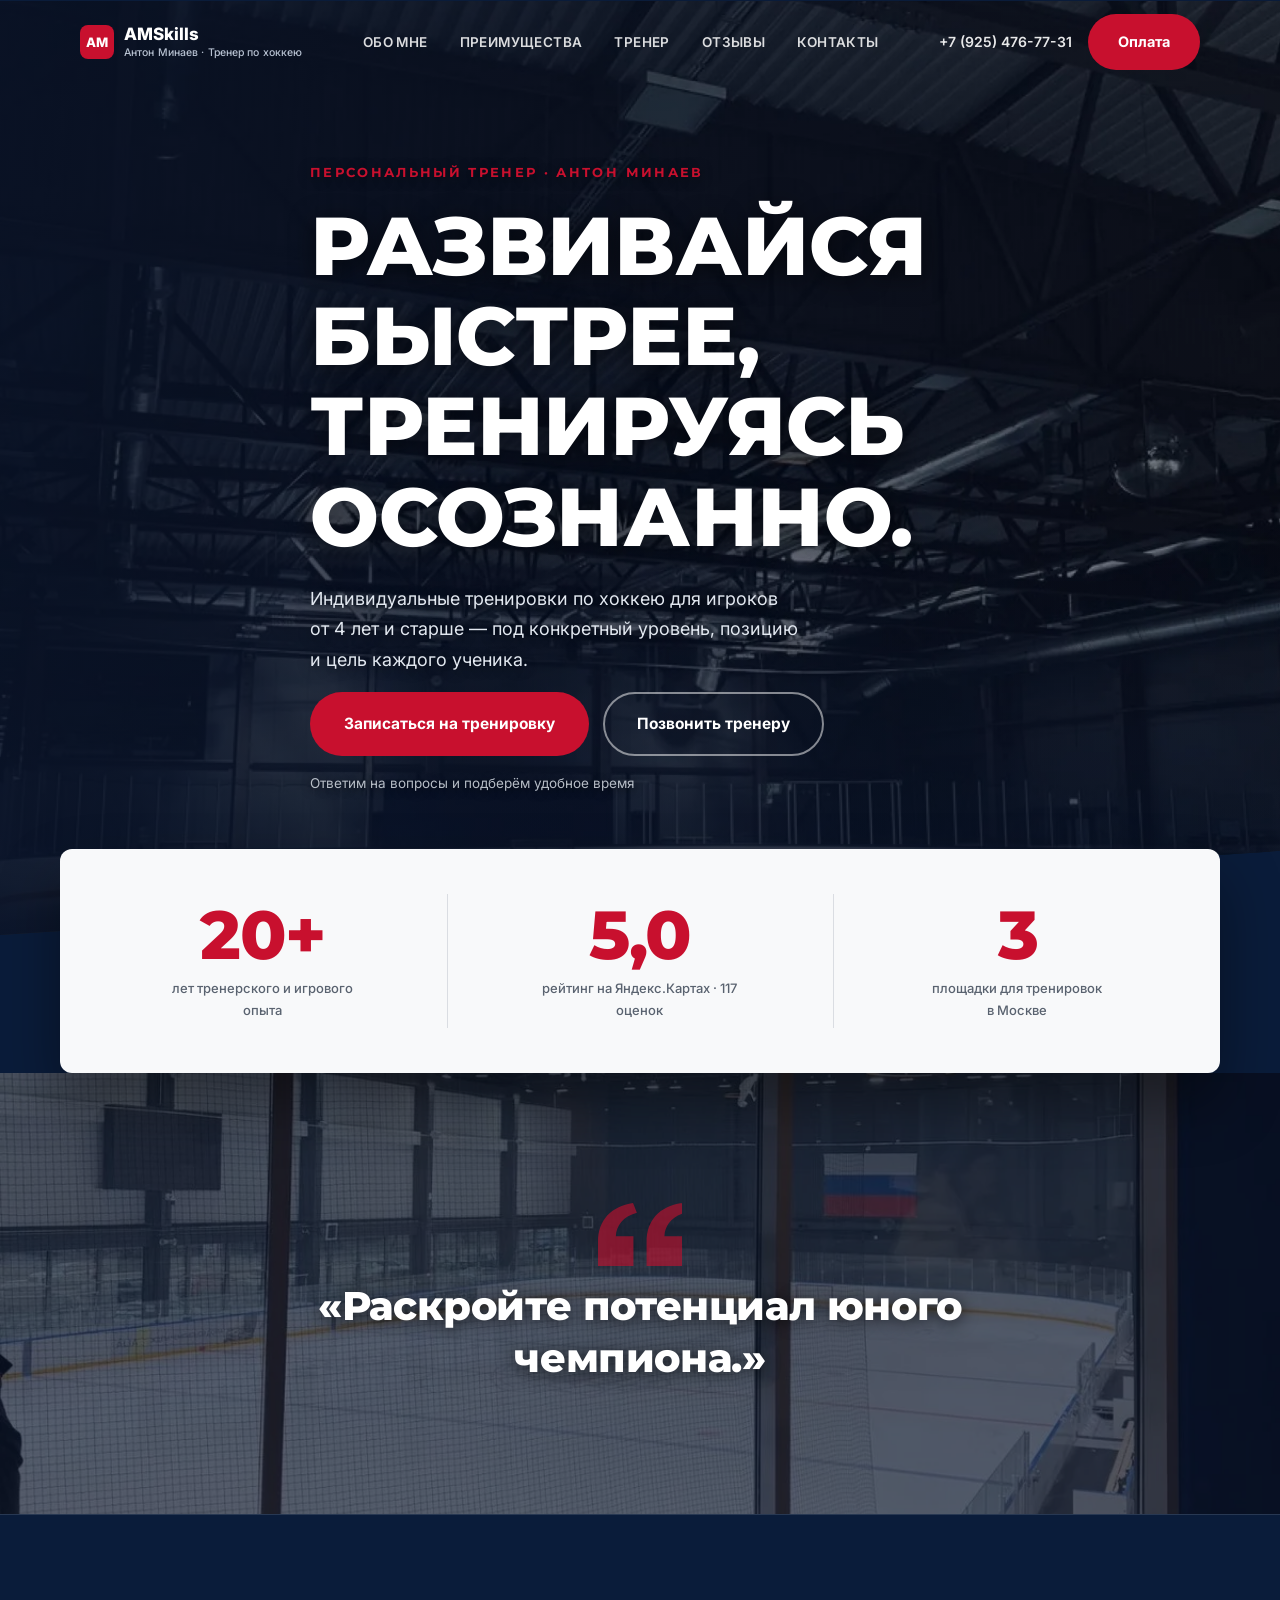
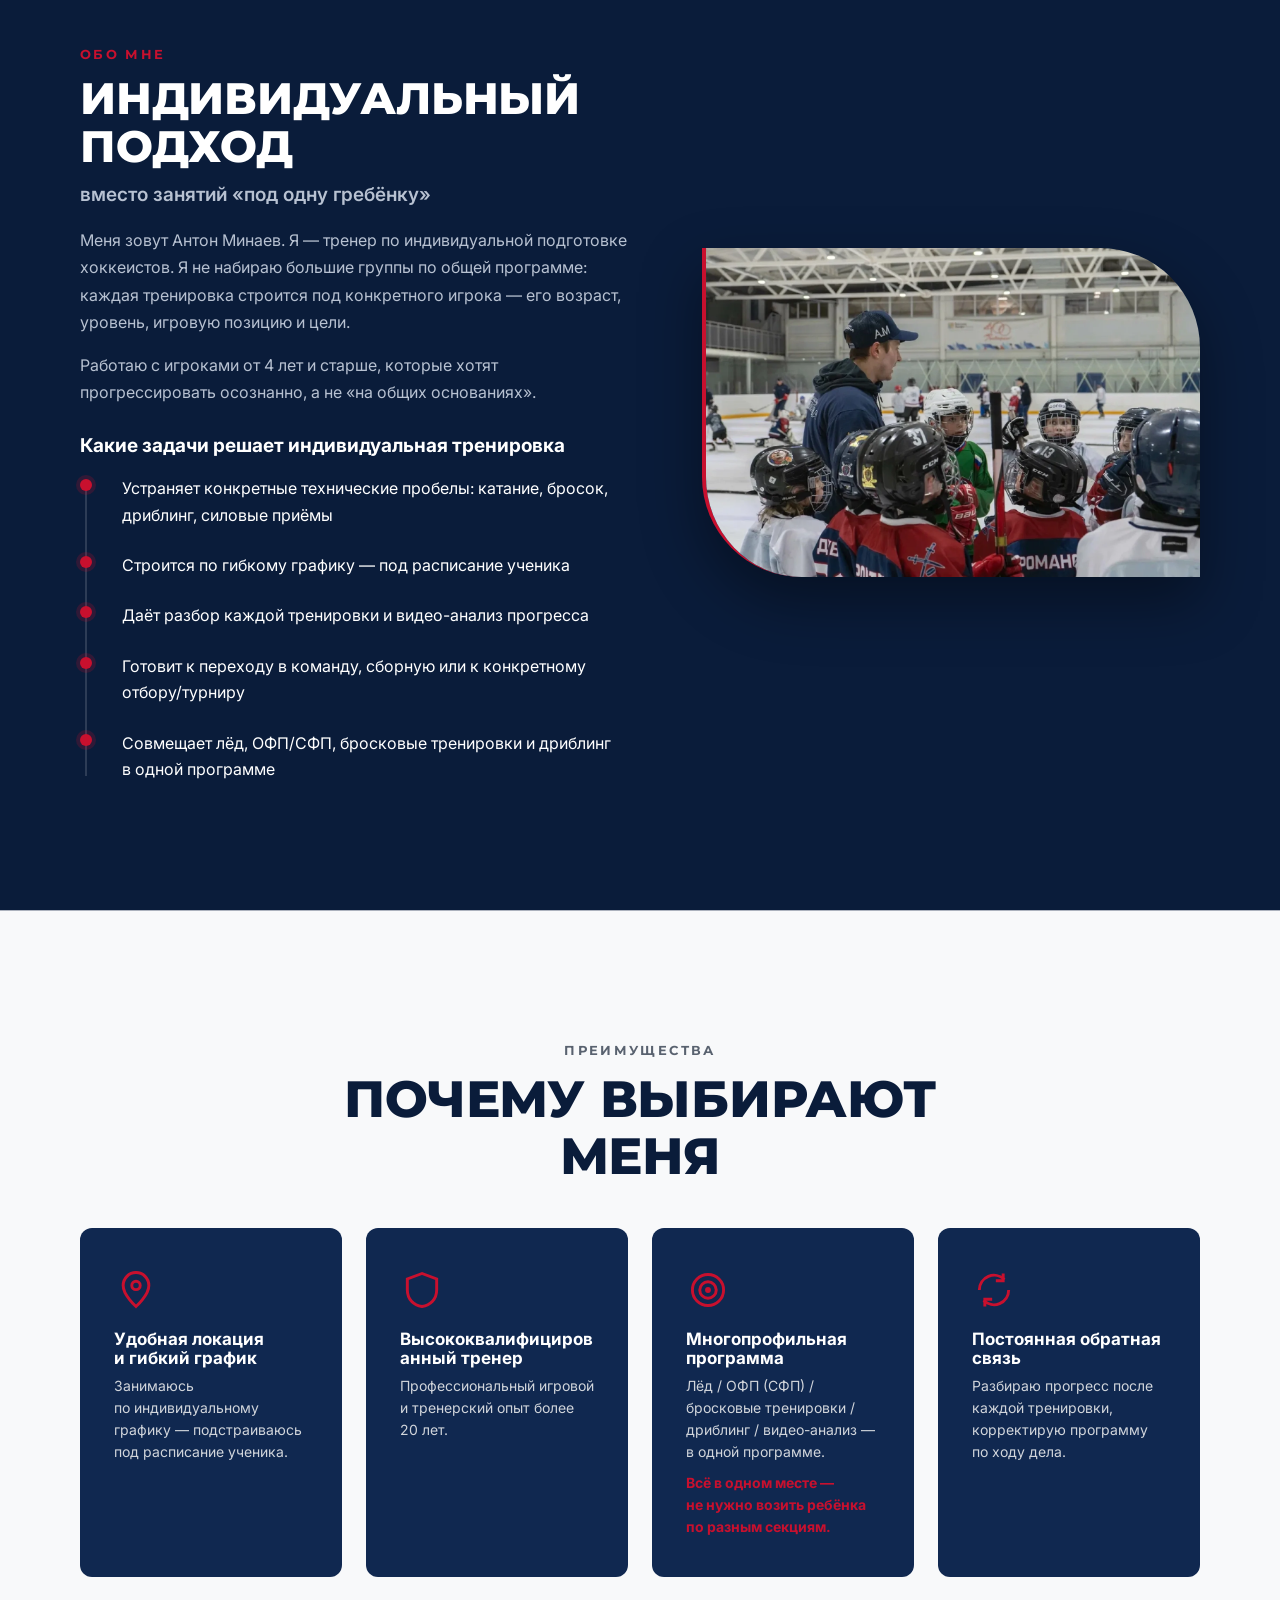
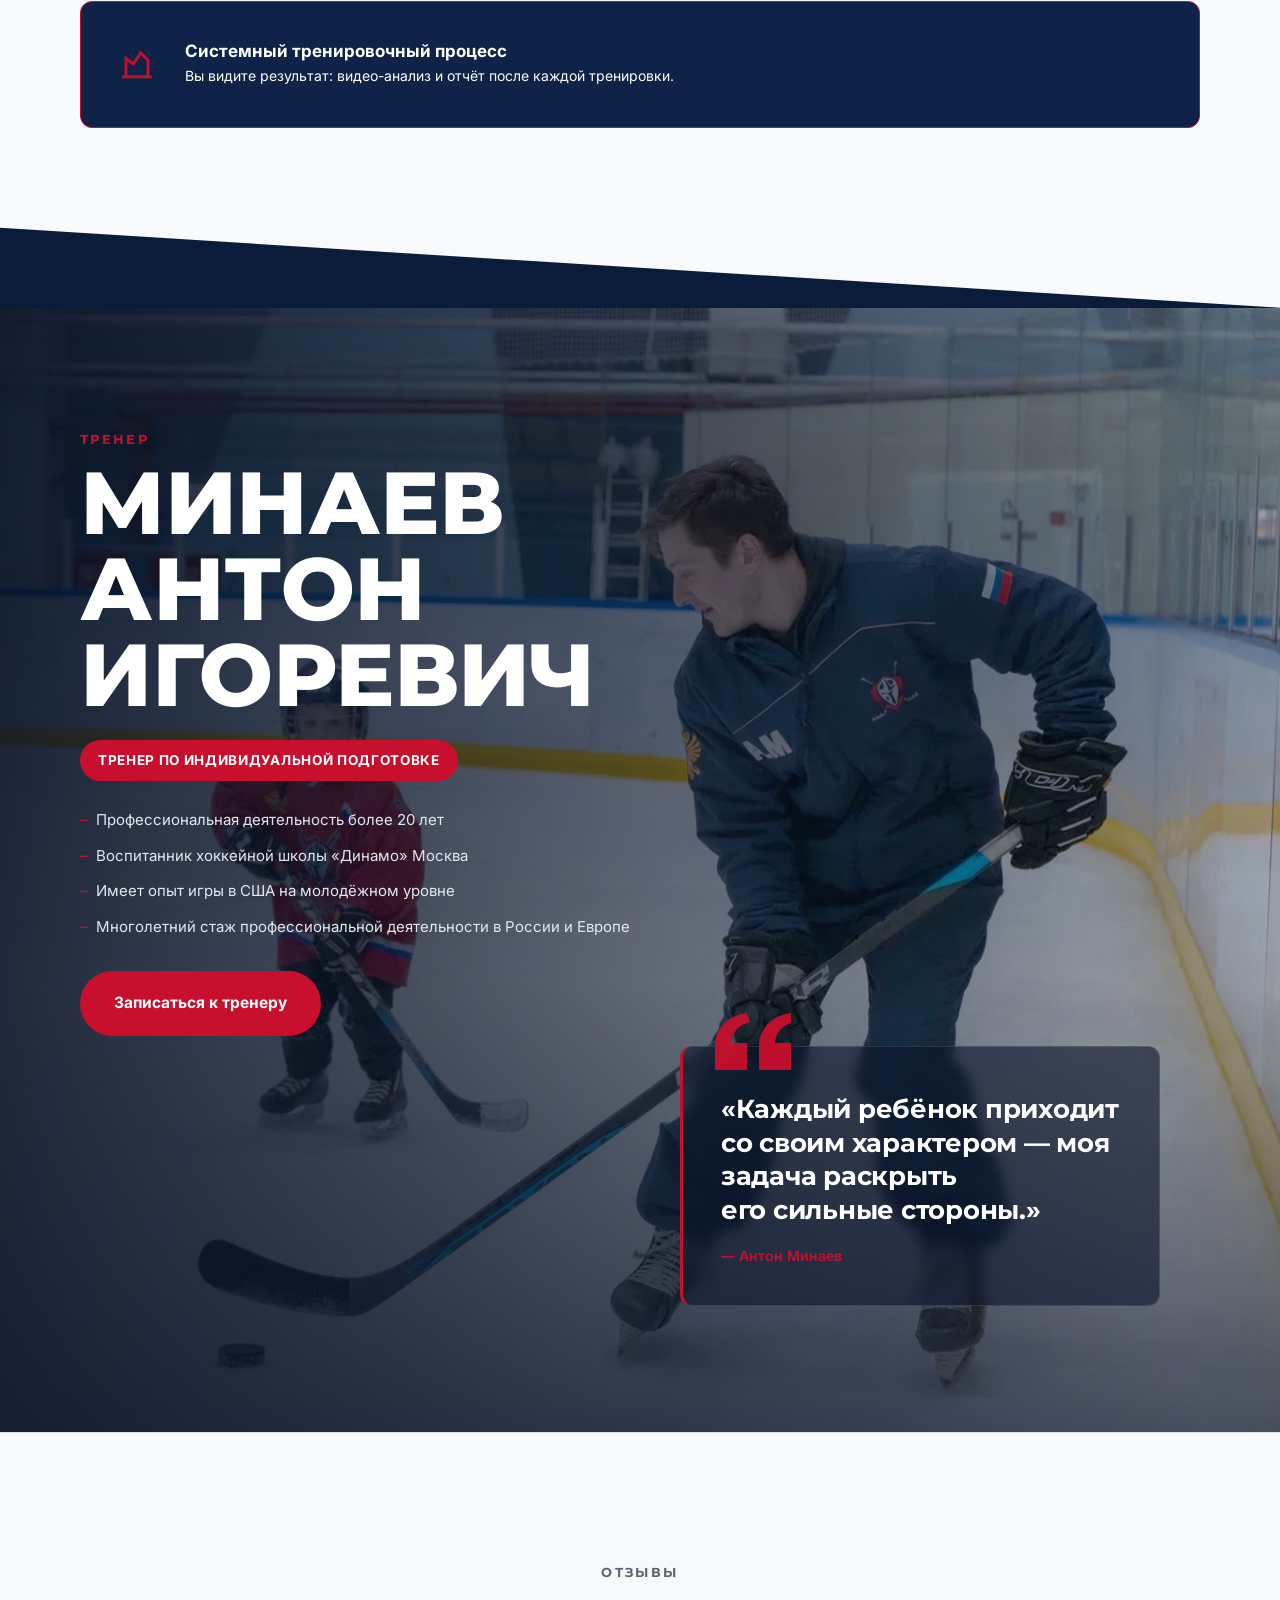
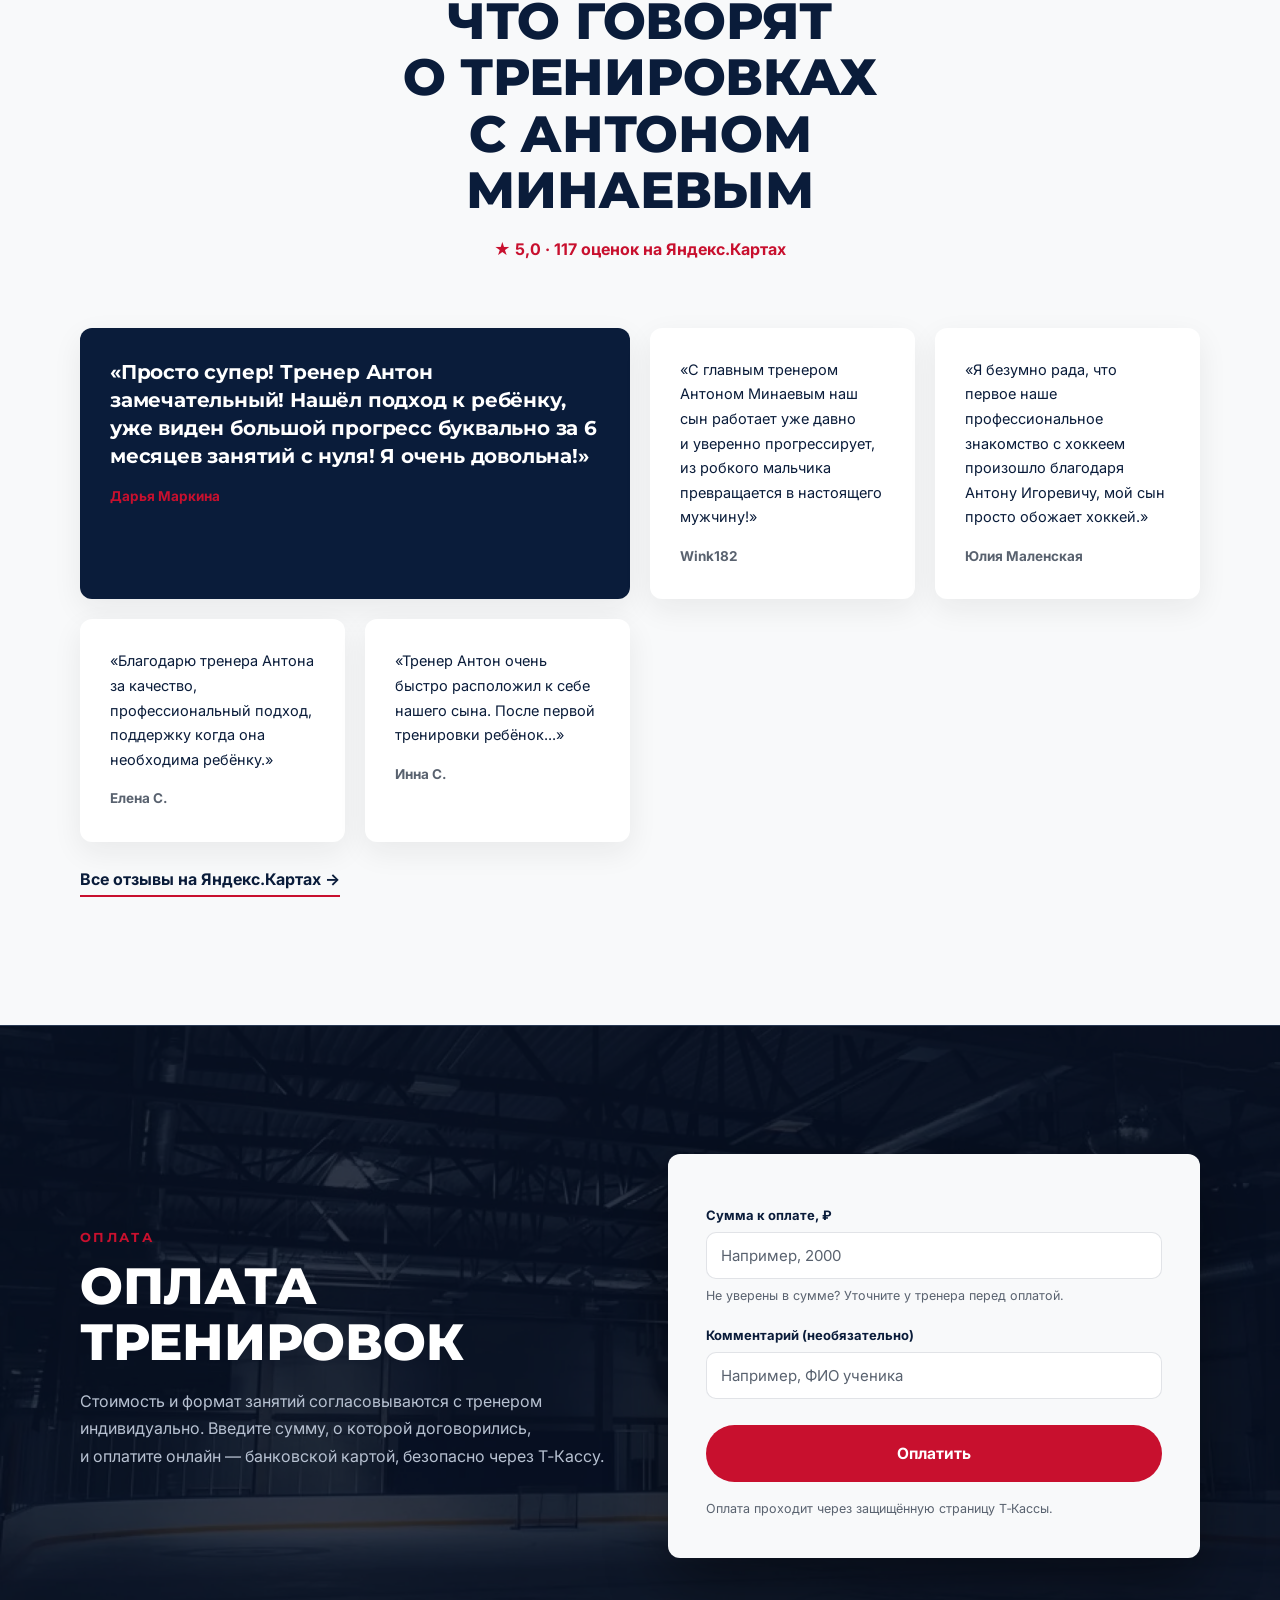
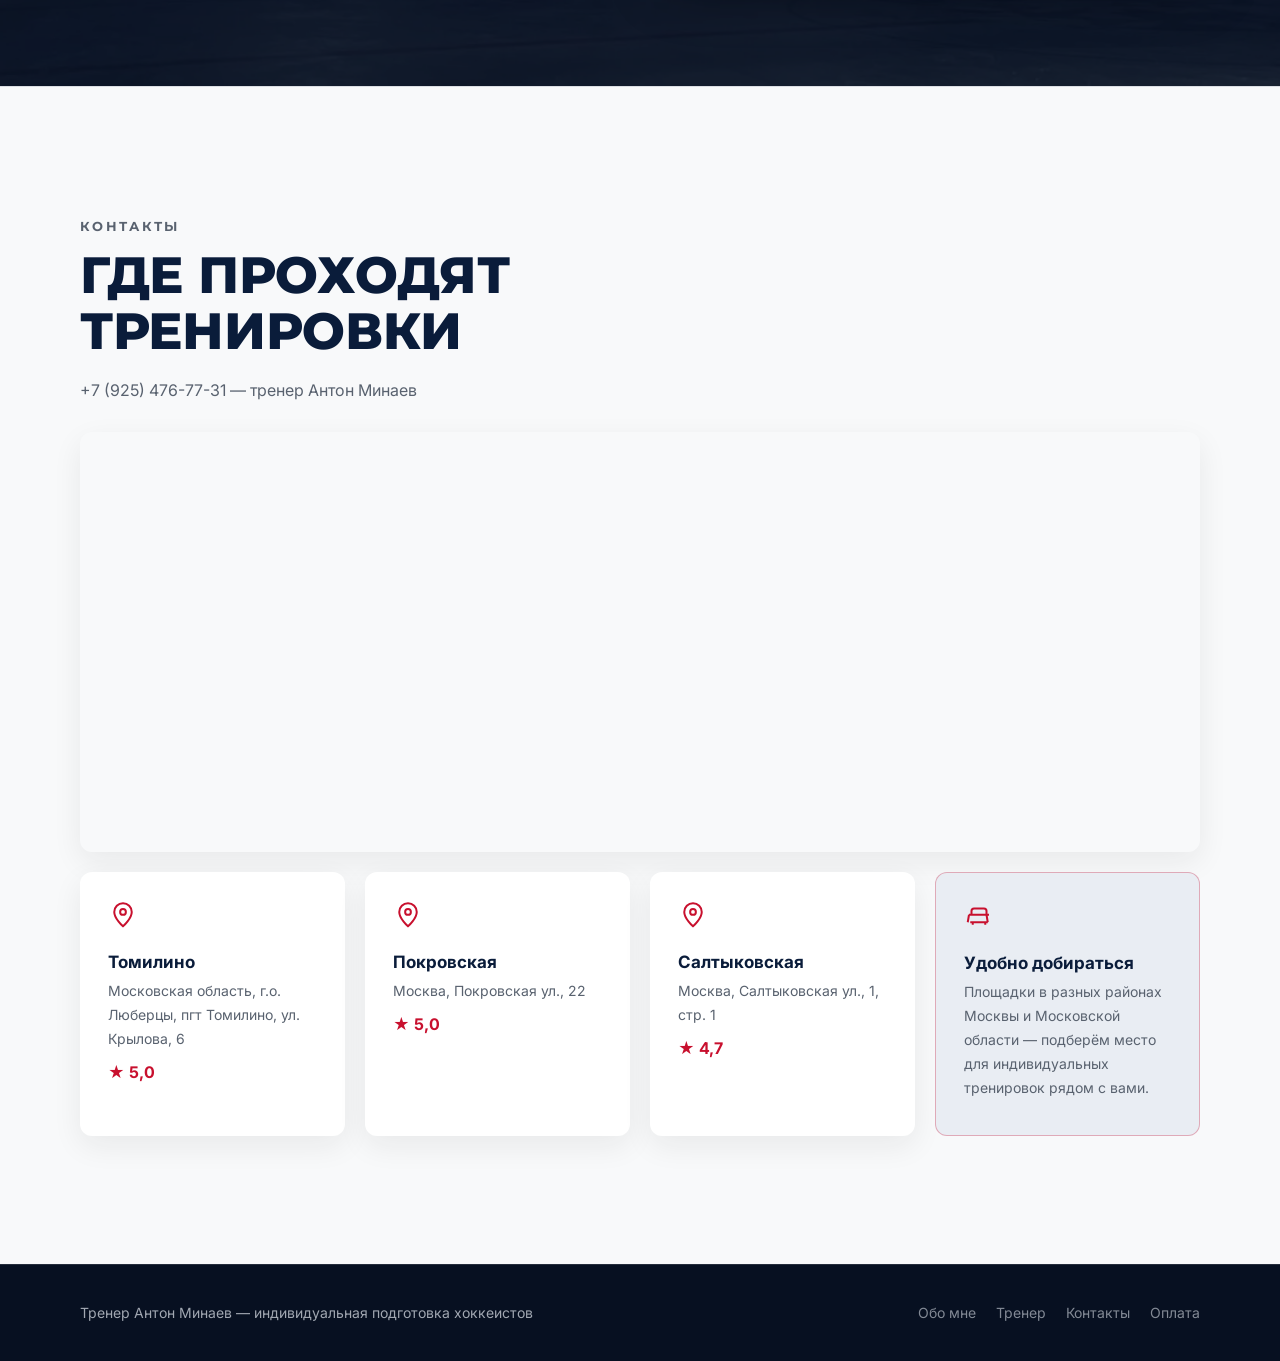
==== index.html @ 378d9890 "Смена позиционирования: с «школы AMSkills» на личный бренд тренера Антона Минаева - Title/meta, kick" ====
<!DOCTYPE html>
<html lang="ru">
<head>
<meta charset="UTF-8">
<meta name="viewport" content="width=device-width, initial-scale=1.0">
<title>Антон Минаев — тренер по&nbsp;индивидуальной подготовке хоккеистов | AMSkills</title>
<meta name="description" content="Антон Минаев — индивидуальные тренировки по&nbsp;хоккею: лёд, ОФП/СФП, бросковые тренировки, дриблинг, видео-анализ. Персональный подход к&nbsp;каждому ученику.">
<link rel="preconnect" href="https://fonts.googleapis.com">
<link rel="preconnect" href="https://fonts.gstatic.com" crossorigin>
<link href="https://fonts.googleapis.com/css2?family=Montserrat:wght@600;700;800&family=Inter:wght@400;500;600;700&display=swap" rel="stylesheet">
<link rel="stylesheet" href="css/styles.css?v=23">
</head>
<body>

<header class="site-header" id="top">
  <div class="container header-inner">
    <a class="logo" href="#top">
      <span class="logo-mark" aria-hidden="true">AM</span>
      <span class="logo-text-group">
        <span class="logo-text">AMSkills</span>
        <span class="logo-tagline">Антон Минаев · Тренер по&nbsp;хоккею</span>
      </span>
    </a>

    <nav class="nav" id="nav">
      <a href="#about">Обо&nbsp;мне</a>
      <a href="#advantages">Преимущества</a>
      <a href="#coaches">Тренер</a>
      <a href="#reviews">Отзывы</a>
      <a href="#contacts">Контакты</a>
    </nav>

    <div class="header-actions">
      <a class="phone" href="tel:+79254767731">+7 (925) 476-77-31</a>
      <a class="btn btn-primary" href="#payment">Оплата</a>
      <button class="burger" id="burger" aria-label="Открыть меню" aria-expanded="false">
        <span></span><span></span><span></span>
      </button>
    </div>
  </div>
</header>

<main>

  <!-- HERO -->
  <section class="hero">
    <div class="hero-bg" aria-hidden="true"></div>
    <div class="container hero-inner">
      <p class="eyebrow script-accent">Персональный тренер · Антон Минаев</p>
      <h1>Развивайся быстрее,<br>тренируясь осознанно.</h1>
      <p class="hero-lead">
        Индивидуальные тренировки по&nbsp;хоккею для&nbsp;игроков от&nbsp;4&nbsp;лет и&nbsp;старше —
        под конкретный уровень, позицию и&nbsp;цель каждого ученика.
      </p>
      <div class="hero-actions">
        <a class="btn btn-primary btn-lg" href="#contacts">Записаться на&nbsp;тренировку</a>
        <a class="btn btn-ghost btn-lg" href="tel:+79254767731">Позвонить тренеру</a>
      </div>
      <p class="hero-microcopy">Ответим на&nbsp;вопросы и&nbsp;подберём удобное время</p>
    </div>
  </section>

  <!-- СТАТИСТИКА -->
  <section class="stats-band">
    <div class="container stats-grid">
      <div class="stat" data-animate="fade-up">
        <span class="stat-number">20+</span>
        <span class="stat-label">лет тренерского и&nbsp;игрового опыта</span>
      </div>
      <div class="stat" data-animate="fade-up" style="--d:1">
        <span class="stat-number">5,0</span>
        <span class="stat-label">рейтинг на&nbsp;Яндекс.Картах · 117 оценок</span>
      </div>
      <div class="stat" data-animate="fade-up" style="--d:2">
        <span class="stat-number">3</span>
        <span class="stat-label">площадки для&nbsp;тренировок в&nbsp;Москве</span>
      </div>
    </div>
  </section>

  <!-- ЦИТАТА / ФИЛОСОФИЯ -->
  <section class="quote-band">
    <div class="quote-bg" aria-hidden="true"></div>
    <div class="container" data-animate="fade-up">
      <svg class="quote-mark" viewBox="0 0 64 48" aria-hidden="true"><path fill="currentColor" d="M0 48V29.5C0 13.2 9.9 2.6 26.7 0l2.9 7.4C18.9 10.3 14 17.3 13.6 25.3H27V48H0Zm37 0V29.5C37 13.2 46.9 2.6 63.7 0l2.9 7.4C55.9 10.3 51 17.3 50.6 25.3H64V48H37Z"/></svg>
      <p class="quote-text">«Раскройте потенциал юного чемпиона.»</p>
    </div>
  </section>

  <!-- ОБО МНЕ -->
  <section class="section" id="about">
    <div class="container about-grid">
      <div class="about-text" data-animate="fade-up">
        <p class="section-kicker script-accent">Обо&nbsp;мне</p>
        <h2>Индивидуальный<br>подход</h2>
        <p class="about-lead">вместо занятий «под одну гребёнку»</p>
        <p>
          Меня зовут Антон Минаев. Я&nbsp;— тренер по&nbsp;индивидуальной подготовке хоккеистов.
          Я&nbsp;не&nbsp;набираю большие группы по&nbsp;общей программе: каждая тренировка строится
          под конкретного игрока — его возраст, уровень, игровую позицию и&nbsp;цели.
        </p>
        <p>
          Работаю с&nbsp;игроками от&nbsp;4&nbsp;лет и&nbsp;старше, которые хотят прогрессировать
          осознанно, а&nbsp;не «на общих основаниях».
        </p>

        <h3 class="about-subhead">Какие задачи решает индивидуальная тренировка</h3>
        <ul class="timeline-list">
          <li>Устраняет конкретные технические пробелы: катание, бросок, дриблинг, силовые приёмы</li>
          <li>Строится по&nbsp;гибкому графику — под расписание ученика</li>
          <li>Даёт разбор каждой тренировки и&nbsp;видео-анализ прогресса</li>
          <li>Готовит к&nbsp;переходу в&nbsp;команду, сборную или&nbsp;к конкретному отбору/турниру</li>
          <li>Совмещает лёд, ОФП/СФП, бросковые тренировки и&nbsp;дриблинг в&nbsp;одной программе</li>
        </ul>
      </div>
      <div class="about-media" data-animate="fade-up" style="--d:1">
        <img src="img/coach-huddle.webp" alt="Индивидуальная тренировка с&nbsp;тренером Антоном Минаевым" loading="lazy">
      </div>
    </div>
  </section>

  <!-- ПРЕИМУЩЕСТВА -->
  <section class="section section-muted advantages-section" id="advantages">
    <div class="container">
      <div class="section-head-center" data-animate="fade-up">
        <p class="section-kicker script-accent">Преимущества</p>
        <h2>Почему выбирают меня</h2>
      </div>

      <div class="advantages-grid">
        <div class="advantage-card" data-animate="fade-up">
          <div class="advantage-icon" aria-hidden="true">
            <svg viewBox="0 0 24 24" fill="none" stroke="currentColor" stroke-width="1.6"><path d="M12 21s-7-6.2-7-11.5A7 7 0 0 1 19 9.5C19 14.8 12 21 12 21Z"/><circle cx="12" cy="9.5" r="2.3"/></svg>
          </div>
          <h3>Удобная локация и&nbsp;гибкий график</h3>
          <p>Занимаюсь по&nbsp;индивидуальному графику — подстраиваюсь под расписание ученика.</p>
        </div>
        <div class="advantage-card" data-animate="fade-up" style="--d:1">
          <div class="advantage-icon" aria-hidden="true">
            <svg viewBox="0 0 24 24" fill="none" stroke="currentColor" stroke-width="1.6"><path d="M12 3 4 6v6c0 5 3.4 8.3 8 9 4.6-.7 8-4 8-9V6l-8-3Z"/></svg>
          </div>
          <h3>Высококвалифицированный тренер</h3>
          <p>Профессиональный игровой и&nbsp;тренерский опыт более 20 лет.</p>
        </div>
        <div class="advantage-card" data-animate="fade-up" style="--d:2">
          <div class="advantage-icon" aria-hidden="true">
            <svg viewBox="0 0 24 24" fill="none" stroke="currentColor" stroke-width="1.6"><circle cx="12" cy="12" r="8.5"/><circle cx="12" cy="12" r="4.5"/><circle cx="12" cy="12" r="0.8" fill="currentColor"/></svg>
          </div>
          <h3>Многопрофильная программа</h3>
          <p>Лёд / ОФП (СФП) / бросковые тренировки / дриблинг / видео-анализ — в&nbsp;одной программе.
          <strong>Всё в&nbsp;одном месте — не&nbsp;нужно возить ребёнка по&nbsp;разным секциям.</strong></p>
        </div>
        <div class="advantage-card" data-animate="fade-up" style="--d:3">
          <div class="advantage-icon" aria-hidden="true">
            <svg viewBox="0 0 24 24" fill="none" stroke="currentColor" stroke-width="1.6"><path d="M4 12a8 8 0 0 1 13.66-5.66M20 12a8 8 0 0 1-13.66 5.66"/><path d="M17 3v4h-4M7 21v-4h4"/></svg>
          </div>
          <h3>Постоянная обратная связь</h3>
          <p>Разбираю прогресс после каждой тренировки, корректирую программу по&nbsp;ходу дела.</p>
        </div>
        <div class="advantage-card" data-animate="fade-up">
          <div class="advantage-icon" aria-hidden="true">
            <svg viewBox="0 0 24 24" fill="none" stroke="currentColor" stroke-width="1.6"><path d="M4 19h16M6 19V9l4 3 4-6 4 4v9"/></svg>
          </div>
          <div>
            <h3>Системный тренировочный процесс</h3>
            <p>Вы видите результат: видео-анализ и&nbsp;отчёт после каждой тренировки.</p>
          </div>
        </div>
      </div>
    </div>
  </section>

  <!-- ТРЕНЕР -->
  <section class="coach-section" id="coaches">
    <img class="coach-section-bg" src="img/coach-1on1.webp" alt="" aria-hidden="true" loading="lazy">
    <div class="coach-section-scrim" aria-hidden="true"></div>
    <div class="container coach-layout">
      <div class="coach-main" data-animate="fade-up">
        <p class="section-kicker script-accent">Тренер</p>
        <h2 class="coach-name">Минаев<br>Антон<br>Игоревич</h2>
        <span class="coach-role-badge">Тренер по&nbsp;индивидуальной подготовке</span>
        <ul class="coach-facts">
          <li>Профессиональная деятельность более 20 лет</li>
          <li>Воспитанник хоккейной школы «Динамо» Москва</li>
          <li>Имеет опыт игры в&nbsp;США на&nbsp;молодёжном уровне</li>
          <li>Многолетний стаж профессиональной деятельности в&nbsp;России и&nbsp;Европе</li>
        </ul>
        <a class="btn btn-primary btn-lg" href="#contacts">Записаться к&nbsp;тренеру</a>
      </div>

      <blockquote class="coach-quote" data-animate="fade-up" style="--d:2">
        <svg class="quote-mark quote-mark-lg" viewBox="0 0 64 48" aria-hidden="true"><path fill="currentColor" d="M0 48V29.5C0 13.2 9.9 2.6 26.7 0l2.9 7.4C18.9 10.3 14 17.3 13.6 25.3H27V48H0Zm37 0V29.5C37 13.2 46.9 2.6 63.7 0l2.9 7.4C55.9 10.3 51 17.3 50.6 25.3H64V48H37Z"/></svg>
        <p>«Каждый ребёнок приходит со&nbsp;своим характером — моя задача раскрыть его&nbsp;сильные стороны.»</p>
        <cite>— Антон Минаев</cite>
      </blockquote>
    </div>
  </section>

  <!-- ОТЗЫВЫ -->
  <section class="section section-muted" id="reviews">
    <div class="container">
      <div class="section-head-center" data-animate="fade-up">
        <p class="section-kicker script-accent">Отзывы</p>
        <h2>Что говорят о&nbsp;тренировках с&nbsp;Антоном Минаевым</h2>
        <a class="reviews-rating" href="https://yandex.ru/maps/org/91652147573/reviews/" target="_blank" rel="noopener">★ 5,0 · 117 оценок на&nbsp;Яндекс.Картах</a>
      </div>

      <div class="reviews-grid">
        <blockquote class="review-card review-card-featured" data-animate="fade-up">
          <p>«Просто супер! Тренер Антон замечательный! Нашёл подход к&nbsp;ребёнку, уже виден большой прогресс буквально за&nbsp;6 месяцев занятий с&nbsp;нуля! Я&nbsp;очень довольна!»</p>
          <cite>Дарья Маркина</cite>
        </blockquote>
        <blockquote class="review-card" data-animate="fade-up" style="--d:1">
          <p>«С главным тренером Антоном Минаевым наш сын работает уже давно и&nbsp;уверенно прогрессирует, из&nbsp;робкого мальчика превращается в&nbsp;настоящего мужчину!»</p>
          <cite>Wink182</cite>
        </blockquote>
        <blockquote class="review-card" data-animate="fade-up" style="--d:2">
          <p>«Я безумно рада, что первое наше профессиональное знакомство с&nbsp;хоккеем произошло благодаря Антону Игоревичу, мой сын просто обожает хоккей.»</p>
          <cite>Юлия Маленская</cite>
        </blockquote>
        <blockquote class="review-card" data-animate="fade-up" style="--d:3">
          <p>«Благодарю тренера Антона за&nbsp;качество, профессиональный подход, поддержку когда она необходима ребёнку.»</p>
          <cite>Елена С.</cite>
        </blockquote>
        <blockquote class="review-card" data-animate="fade-up">
          <p>«Тренер Антон очень быстро расположил к&nbsp;себе нашего сына. После первой тренировки ребёнок...»</p>
          <cite>Инна С.</cite>
        </blockquote>
      </div>

      <a class="reviews-link" href="https://yandex.ru/maps/org/91652147573/reviews/" target="_blank" rel="noopener">Все отзывы на&nbsp;Яндекс.Картах →</a>
    </div>
  </section>

  <!-- ОПЛАТА -->
  <section class="section payment-section" id="payment">
    <div class="payment-section-bg" aria-hidden="true"></div>
    <div class="container payment-grid">
      <div data-animate="fade-up">
        <p class="section-kicker script-accent">Оплата</p>
        <h2>Оплата тренировок</h2>
        <p>
          Стоимость и&nbsp;формат занятий согласовываются с&nbsp;тренером индивидуально.
          Введите сумму, о&nbsp;которой договорились, и&nbsp;оплатите онлайн — банковской картой,
          безопасно через Т‑Кассу.
        </p>
      </div>

      <form class="payment-card" id="payment-form" data-animate="fade-up" style="--d:1">
        <label for="payment-amount">Сумма к&nbsp;оплате, ₽</label>
        <input type="number" id="payment-amount" name="amount" min="1" step="1" inputmode="numeric" placeholder="Например, 2000" required>
        <span class="field-hint">Не уверены в&nbsp;сумме? Уточните у&nbsp;тренера перед оплатой.</span>

        <label for="payment-description">Комментарий (необязательно)</label>
        <input type="text" id="payment-description" name="description" placeholder="Например, ФИО ученика">

        <button type="submit" class="btn btn-primary btn-lg">Оплатить</button>
        <p class="payment-note">Оплата проходит через защищённую страницу Т‑Кассы.</p>
      </form>
    </div>
  </section>

  <!-- КОНТАКТЫ -->
  <section class="section section-muted" id="contacts">
    <div class="container">
      <div data-animate="fade-up">
        <p class="section-kicker script-accent">Контакты</p>
        <h2>Где проходят тренировки</h2>
        <p>
          <a href="tel:+79254767731">+7 (925) 476-77-31</a> — тренер Антон Минаев
        </p>
      </div>

      <div class="contacts-map" data-animate="fade-up">
        <iframe
          src="https://yandex.ru/map-widget/v1/?ll=37.910800%2C55.696000&z=9&pt=37.944730,55.656194,pm2rdl~37.929386,55.703824,pm2rdl~37.858312,55.727841,pm2rdl&l=map"
          width="100%" height="420" frameborder="0" loading="lazy"
          title="Карта площадок: Томилино, Покровская, Салтыковская"></iframe>
      </div>

      <div class="locations-grid">
        <article class="location-card" data-animate="fade-up">
          <svg class="location-pin" viewBox="0 0 24 24" fill="none" stroke="currentColor" stroke-width="1.6" aria-hidden="true"><path d="M12 21s-7-6.2-7-11.5A7 7 0 0 1 19 9.5C19 14.8 12 21 12 21Z"/><circle cx="12" cy="9.5" r="2.3"/></svg>
          <h3>Томилино</h3>
          <p>Московская область, г.о. Люберцы, пгт Томилино, ул. Крылова, 6</p>
          <a class="location-rating" href="https://yandex.ru/maps/org/91652147573/reviews/" target="_blank" rel="noopener">★ 5,0</a>
        </article>
        <article class="location-card" data-animate="fade-up" style="--d:1">
          <svg class="location-pin" viewBox="0 0 24 24" fill="none" stroke="currentColor" stroke-width="1.6" aria-hidden="true"><path d="M12 21s-7-6.2-7-11.5A7 7 0 0 1 19 9.5C19 14.8 12 21 12 21Z"/><circle cx="12" cy="9.5" r="2.3"/></svg>
          <h3>Покровская</h3>
          <p>Москва, Покровская ул., 22</p>
          <a class="location-rating" href="https://yandex.ru/maps/org/91652147573/reviews/" target="_blank" rel="noopener">★ 5,0</a>
        </article>
        <article class="location-card" data-animate="fade-up" style="--d:2">
          <svg class="location-pin" viewBox="0 0 24 24" fill="none" stroke="currentColor" stroke-width="1.6" aria-hidden="true"><path d="M12 21s-7-6.2-7-11.5A7 7 0 0 1 19 9.5C19 14.8 12 21 12 21Z"/><circle cx="12" cy="9.5" r="2.3"/></svg>
          <h3>Салтыковская</h3>
          <p>Москва, Салтыковская ул., 1, стр. 1</p>
          <a class="location-rating" href="https://yandex.ru/maps/org/91652147573/reviews/" target="_blank" rel="noopener">★ 4,7</a>
        </article>
        <article class="location-card location-card-accent" data-animate="fade-up" style="--d:3">
          <svg class="location-pin" viewBox="0 0 24 24" fill="none" stroke="currentColor" stroke-width="1.6" aria-hidden="true"><path d="M4 11h16M6 11V8a2 2 0 0 1 2-2h8a2 2 0 0 1 2 2v3m-14 0-1 6m15-6 1 6M7 17v2m10-2v2M5 17h14"/></svg>
          <h3>Удобно добираться</h3>
          <p>Площадки в&nbsp;разных районах Москвы и&nbsp;Московской области — подберём место для&nbsp;индивидуальных тренировок рядом с&nbsp;вами.</p>
        </article>
      </div>
    </div>
  </section>

</main>

<footer class="site-footer">
  <div class="container footer-inner">
    <div>
      Тренер Антон Минаев — индивидуальная подготовка хоккеистов
    </div>
    <div class="footer-links">
      <a href="#about">Обо&nbsp;мне</a>
      <a href="#coaches">Тренер</a>
      <a href="#contacts">Контакты</a>
      <a href="#payment">Оплата</a>
    </div>
  </div>
</footer>

<script src="js/main.js?v=3"></script>
</body>
</html>
---- css/styles.css ----
/* =========================================================
   AMSkills — премиальная академическая эстетика (navy + crimson).
   Меняете фирменные цвета — правите только блок :root ниже.
   ========================================================= */
:root {
  --color-bg: #0a1c3a;
  --color-bg-2: #0e2347;
  --color-card-dark: #102850;
  --color-ink: #ffffff;
  --color-cream: #f8f9fa;
  --color-cream-2: #e9edf3;
  --color-text-on-cream: #0a1c3a;
  --color-muted: #b7c1d1;
  --color-muted-on-cream: #59626f;
  --color-accent: #c8102e;
  --color-accent-2: #e2314c;
  --color-silver: #aab6c8;
  --color-border: rgba(255, 255, 255, 0.12);
  --color-border-on-cream: rgba(10, 28, 58, 0.12);

  --font-display: "Montserrat", -apple-system, BlinkMacSystemFont, "Segoe UI", Arial, sans-serif;
  --font-body: "Inter", -apple-system, BlinkMacSystemFont, "Segoe UI", Arial, sans-serif;
  --font-script: "Montserrat", sans-serif;

  --radius: 12px;
  --radius-sm: 8px;
  --container: 1160px;
  --shadow: 0 24px 60px rgba(0, 0, 0, 0.4);
}

* { box-sizing: border-box; }
html { scroll-behavior: smooth; }

body {
  margin: 0;
  font-family: var(--font-body);
  color: var(--color-ink);
  background: var(--color-bg);
  line-height: 1.7;
  overflow-x: hidden;
}

img { max-width: 100%; display: block; }

.container {
  width: 100%;
  max-width: var(--container);
  margin: 0 auto;
  padding: 0 20px;
}

a { color: inherit; text-decoration: none; }

h1, h2, h3 {
  font-family: var(--font-display);
  letter-spacing: -0.005em;
  line-height: 1.1;
  margin: 0 0 18px;
  font-weight: 800;
  text-transform: uppercase;
  overflow-wrap: break-word;
}
h2 { font-size: clamp(32px, 4vw, 52px); max-width: 640px; }
p { margin: 0 0 16px; color: var(--color-muted); }

.script-accent {
  font-family: var(--font-script);
  font-weight: 700;
  text-transform: uppercase;
  letter-spacing: 0.18em;
  font-size: 13px;
  color: var(--color-accent);
}
.section-kicker.script-accent { margin: 0 0 10px; }

.section-head-center {
  text-align: center;
  max-width: 620px;
  margin: 0 auto 8px;
}
.section-head-center h2 { max-width: none; }
.section-head-center + * { margin-top: 40px; }

.section { padding: 128px 0; background: var(--color-bg); border-top: 1px solid var(--color-border); }
.section-muted {
  background: var(--color-cream);
  color: var(--color-text-on-cream);
  border-top-color: var(--color-border-on-cream);
}
.section-muted p { color: var(--color-muted-on-cream); }
.section-muted h2, .section-muted h3 { color: var(--color-text-on-cream); }

/* Scroll-triggered animations */
[data-animate] {
  opacity: 0;
  transform: translateY(28px);
  transition: opacity 0.7s cubic-bezier(.16,.8,.3,1), transform 0.7s cubic-bezier(.16,.8,.3,1);
  transition-delay: calc(var(--d, 0) * 90ms);
}
[data-animate].is-visible { opacity: 1; transform: translateY(0); }
@media (prefers-reduced-motion: reduce) {
  [data-animate] { opacity: 1; transform: none; transition: none; }
}

/* Buttons */
.btn {
  display: inline-flex;
  align-items: center;
  justify-content: center;
  padding: 14px 28px;
  border-radius: 999px;
  font-weight: 700;
  font-size: 14.5px;
  border: 2px solid transparent;
  cursor: pointer;
  white-space: nowrap;
  font-family: var(--font-body);
  transition: transform 0.2s ease, background 0.2s ease, border-color 0.2s ease, color 0.2s ease;
}
.btn-primary { background: var(--color-accent); color: #fff; }
.btn-primary:hover { background: var(--color-accent-2); transform: translateY(-2px) scale(1.03); }
.btn-ghost { border-color: rgba(255, 255, 255, 0.5); color: inherit; }
.btn-ghost:hover { border-color: var(--color-accent); color: var(--color-accent); transform: translateY(-2px) scale(1.03); }
.btn-lg { padding: 17px 32px; font-size: 15.5px; }

/* Header — floating, transparent → solid on scroll */
.site-header {
  position: sticky;
  top: 0;
  z-index: 50;
  background: transparent;
  border-bottom: 1px solid transparent;
  transition: background 0.3s ease, border-color 0.3s ease, backdrop-filter 0.3s ease;
}
.site-header.is-scrolled {
  background: rgba(8, 20, 43, 0.92);
  backdrop-filter: blur(10px);
  border-bottom: 1px solid var(--color-border);
}
.header-inner {
  display: flex;
  align-items: center;
  gap: 24px;
  height: 84px;
  color: var(--color-ink);
}
.logo { display: flex; align-items: center; gap: 10px; font-weight: 800; font-size: 17px; flex-shrink: 0; }
.logo-text-group { display: flex; flex-direction: column; gap: 2px; line-height: 1.15; }
.logo-tagline {
  font-size: 10.5px;
  font-weight: 500;
  letter-spacing: 0.01em;
  text-transform: none;
  color: var(--color-muted);
  white-space: nowrap;
}
.logo-mark {
  display: inline-flex;
  align-items: center;
  justify-content: center;
  width: 34px;
  height: 34px;
  border-radius: 8px;
  background: var(--color-accent);
  color: #fff;
  font-size: 13px;
  font-weight: 800;
}
.nav {
  display: flex;
  gap: 32px;
  flex: 1;
  min-width: 0;
  justify-content: center;
}
.nav a {
  font-size: 13.5px;
  font-weight: 600;
  letter-spacing: 0.03em;
  text-transform: uppercase;
  opacity: 0.85;
  white-space: nowrap;
}
.nav a:hover { opacity: 1; color: var(--color-accent); }
.header-actions { display: flex; align-items: center; gap: 16px; flex-shrink: 0; }
.phone { font-weight: 600; font-size: 14px; opacity: 0.9; }
.burger { display: none; }

/* Hero */
.hero {
  position: relative;
  padding: 160px 0 140px;
  color: var(--color-ink);
  overflow: hidden;
  min-height: 720px;
  display: flex;
  align-items: center;
  margin-top: -84px;
  clip-path: polygon(0 0, 100% 0, 100% 91%, 0 100%);
}
.hero-bg {
  position: absolute;
  inset: 0;
  background: url("../img/hero-arena.webp") center 35% / cover no-repeat;
  transform: scale(1.06);
}
.hero-bg::after {
  content: "";
  position: absolute;
  inset: 0;
  background:
    linear-gradient(100deg, rgba(10,20,42,0.85) 0%, rgba(10,20,42,0.55) 48%, rgba(10,20,42,0.3) 100%),
    linear-gradient(0deg, rgba(10,20,42,0.78) 0%, transparent 45%);
}
.hero-inner { position: relative; max-width: 700px; }
.hero .eyebrow { margin-bottom: 18px; text-shadow: 0 2px 12px rgba(0,0,0,0.5); }
.hero h1 {
  font-size: clamp(38px, 7.4vw, 82px);
  margin-bottom: 22px;
  overflow-wrap: break-word;
  text-shadow: 0 4px 24px rgba(0,0,0,0.55);
  color: #fff;
}
.hero-lead { color: #e2e8f0; font-size: 18px; max-width: 520px; text-shadow: 0 2px 12px rgba(0,0,0,0.5); }
.hero-actions { display: flex; gap: 14px; flex-wrap: wrap; margin-top: 12px; }
.hero-microcopy {
  margin: 16px 0 0;
  font-size: 13.5px;
  color: rgba(226,232,240,0.8);
  text-shadow: 0 2px 10px rgba(0,0,0,0.6);
}

/* Stats band — floating panel over the hero */
.stats-band { position: relative; margin-top: -86px; z-index: 5; }
.stats-grid {
  position: relative;
  background: var(--color-cream);
  color: var(--color-text-on-cream);
  border-radius: var(--radius);
  box-shadow: 0 30px 60px rgba(0,0,0,0.4);
  padding: 52px 24px;
  display: grid;
  grid-template-columns: repeat(3, 1fr);
  gap: 20px;
  text-align: center;
}
.stats-grid::before {
  content: "";
  position: absolute;
  left: 33.33%;
  top: 20%;
  bottom: 20%;
  width: 1px;
  background: var(--color-border-on-cream);
}
.stats-grid::after {
  content: "";
  position: absolute;
  left: 66.66%;
  top: 20%;
  bottom: 20%;
  width: 1px;
  background: var(--color-border-on-cream);
}
.stat-number {
  display: block;
  font-family: var(--font-display);
  font-weight: 800;
  font-size: clamp(46px, 6vw, 68px);
  color: var(--color-accent);
  line-height: 1;
  letter-spacing: -0.02em;
}
.stat-label {
  display: block;
  font-size: 13px;
  font-weight: 500;
  color: var(--color-muted-on-cream);
  margin-top: 8px;
  max-width: 220px;
  margin-left: auto;
  margin-right: auto;
}

/* Quote band */
.quote-band {
  position: relative;
  padding: 130px 0;
  overflow: hidden;
}
.quote-bg {
  position: absolute;
  inset: 0;
  background: url("../img/arena-window.webp") center 60% / cover no-repeat;
}
.quote-bg::after {
  content: "";
  position: absolute;
  inset: 0;
  background: rgba(10, 20, 42, 0.68);
}
.quote-band .container { position: relative; }
.quote-mark {
  display: block;
  width: 84px;
  height: auto;
  color: var(--color-accent);
  opacity: 0.6;
  margin: 0 auto 14px;
}
.quote-text {
  font-family: var(--font-display);
  font-weight: 800;
  text-transform: none;
  letter-spacing: -0.01em;
  text-shadow: 0 2px 16px rgba(0,0,0,0.7);
  font-size: clamp(26px, 3.8vw, 40px);
  line-height: 1.3;
  color: #fff;
  text-align: center;
  max-width: 780px;
  margin: 0 auto;
  position: relative;
}

/* About — strict two-column grid, diagonal-cut photo, timeline checklist */
.about-grid {
  display: grid;
  grid-template-columns: 55fr 45fr;
  gap: 14px;
  align-items: center;
}
.about-text { position: relative; z-index: 2; max-width: 550px; }
.about-text h2 { font-size: clamp(28px, 3.4vw, 44px); }
.about-lead {
  font-size: 19px;
  font-weight: 600;
  color: var(--color-muted);
  margin-top: -10px;
}
.about-subhead { margin-top: 30px; font-size: 19px; text-transform: none; font-family: var(--font-body); font-weight: 700; letter-spacing: 0; color: #fff; }

.about-media { position: relative; z-index: 1; }
.about-media img {
  width: 100%;
  height: auto;
  object-fit: contain;
  border-radius: 0 100px 0 100px;
  border-left: 4px solid var(--color-accent);
  box-shadow: var(--shadow);
  display: block;
}

.timeline-list { list-style: none; padding: 0; margin: 0; position: relative; }
.timeline-list::before {
  content: "";
  position: absolute;
  left: 5px;
  top: 6px;
  bottom: 6px;
  width: 2px;
  background: rgba(255,255,255,0.14);
}
.timeline-list li {
  position: relative;
  padding: 0 0 24px 42px;
  line-height: 1.65;
}
.timeline-list li:last-child { padding-bottom: 0; }
.timeline-list li::before {
  content: "";
  position: absolute;
  left: 0;
  top: 4px;
  width: 12px;
  height: 12px;
  border-radius: 50%;
  background: var(--color-accent);
  box-shadow: 0 0 0 4px rgba(200,16,46,0.2);
}

/* Advantages — dark cards with orange icons on a light section */
.advantages-section {
  position: relative;
  padding-bottom: 180px;
  clip-path: polygon(0 0, 100% 0, 100% 100%, 0 92%);
}
.advantages-grid {
  display: grid;
  grid-template-columns: repeat(auto-fit, minmax(230px, 1fr));
  gap: 24px;
  margin-top: 44px;
  position: relative;
}
.advantage-card {
  position: relative;
  background: var(--color-card-dark);
  border-radius: var(--radius);
  padding: 40px 34px;
  transition: transform 0.3s ease, box-shadow 0.3s ease;
}
.advantage-card:hover { transform: translateY(-6px); box-shadow: 0 20px 40px rgba(0,0,0,0.35); }
.advantage-icon {
  width: 44px;
  height: 44px;
  margin-bottom: 18px;
  color: var(--color-accent);
}
.advantage-icon svg { width: 100%; height: 100%; }
.advantage-card h3 { font-size: 17px; margin-bottom: 8px; text-transform: none; font-family: var(--font-body); font-weight: 700; letter-spacing: 0; color: var(--color-ink); }
.advantage-card p { margin: 0; font-size: 14px; color: #d1d5db; line-height: 1.55; }
.advantage-card p strong { display: block; margin-top: 10px; color: var(--color-accent); font-weight: 700; }

.advantage-card:last-child {
  grid-column: 1 / -1;
  display: flex;
  align-items: center;
  gap: 26px;
  text-align: left;
  background: var(--color-bg-2);
  border: 1px solid var(--color-accent);
}
.advantage-card:last-child .advantage-icon { margin-bottom: 0; flex-shrink: 0; color: var(--color-accent); }
.advantage-card:last-child > div:last-child { display: grid; gap: 4px; }
.advantage-card:last-child h3, .advantage-card:last-child p { margin: 0; color: #fff; }
@media (max-width: 560px) {
  .advantage-card:last-child { flex-direction: column; text-align: center; }
}

/* Coach — full-bleed, asymmetric: name+facts upper-left, quote lower-right */
.coach-section { position: relative; overflow: hidden; min-height: 860px; display: flex; align-items: center; }
.coach-section-bg {
  position: absolute;
  inset: 0;
  width: 100%;
  height: 100%;
  object-fit: cover;
  object-position: center 30%;
}
.coach-section-scrim {
  position: absolute;
  inset: 0;
  background:
    linear-gradient(100deg, rgba(8,18,38,0.95) 0%, rgba(8,18,38,0.7) 42%, rgba(8,18,38,0.32) 100%),
    linear-gradient(0deg, rgba(8,18,38,0.6) 0%, transparent 40%);
}
.coach-layout {
  position: relative;
  padding: 120px 20px 110px;
  display: flex;
  flex-direction: column;
  gap: 50px;
}
.coach-main { max-width: 600px; }
.coach-name {
  font-size: clamp(46px, 7vw, 88px);
  line-height: 0.98;
  margin-bottom: 22px;
  color: #fff;
}
.coach-role-badge {
  display: inline-block;
  background: var(--color-accent);
  color: #fff;
  font-weight: 700;
  font-size: 13.5px;
  text-transform: uppercase;
  letter-spacing: 0.05em;
  padding: 9px 18px;
  border-radius: 999px;
  margin-bottom: 26px;
}
.coach-facts { list-style: none; padding: 0; margin: 0 0 32px; display: grid; gap: 10px; }
.coach-facts li { font-size: 15px; color: #e2e8f0; padding-left: 16px; position: relative; }
.coach-facts li::before { content: "–"; position: absolute; left: 0; color: var(--color-accent); }

.coach-quote {
  position: relative;
  align-self: flex-end;
  max-width: 480px;
  background: rgba(10, 20, 42, 0.6);
  backdrop-filter: blur(6px);
  border: 1px solid rgba(255,255,255,0.12);
  border-left: 3px solid var(--color-accent);
  border-radius: var(--radius);
  padding: 36px 38px;
}
.coach-quote .quote-mark-lg { position: absolute; top: -34px; left: 32px; width: 76px; opacity: 0.95; }
.coach-quote p {
  font-family: var(--font-display);
  font-weight: 700;
  font-size: clamp(20px, 2.4vw, 26px);
  line-height: 1.3;
  letter-spacing: -0.01em;
  color: #fff;
  margin: 10px 0 14px;
}
.coach-quote cite { font-style: normal; font-size: 14px; color: var(--color-accent); font-weight: 600; }

@media (min-width: 860px) {
  .coach-layout { min-height: 660px; justify-content: center; }
  .coach-quote { margin-top: -40px; }
}

/* Reviews */
.reviews-rating {
  display: inline-block;
  color: var(--color-accent);
  font-weight: 700;
  margin: 0 0 24px;
  transition: color 0.2s ease;
}
.reviews-rating:hover { color: var(--color-accent-2); text-decoration: underline; }
.reviews-grid {
  display: grid;
  grid-template-columns: repeat(auto-fit, minmax(260px, 1fr));
  gap: 20px;
}
.review-card {
  background: #fff;
  border-radius: var(--radius);
  padding: 30px;
  box-shadow: 0 10px 30px rgba(26,26,26,0.07);
  margin: 0;
  transition: transform 0.3s ease, box-shadow 0.3s ease;
}
.review-card:hover { transform: translateY(-4px); box-shadow: 0 18px 40px rgba(26,26,26,0.12); }
.review-card p { color: var(--color-text-on-cream); font-size: 14.5px; margin: 0 0 12px; }
.review-card cite { font-style: normal; font-weight: 700; font-size: 13.5px; color: var(--color-muted-on-cream); }
.review-card-featured {
  grid-column: span 2;
  background: var(--color-bg);
}
.review-card-featured p { color: var(--color-ink); font-size: 20px; font-weight: 700; line-height: 1.4; font-family: var(--font-display); text-transform: none; letter-spacing: -0.01em; }
.review-card-featured cite { color: var(--color-accent); }
@media (max-width: 640px) {
  .reviews-grid {
    display: flex;
    overflow-x: auto;
    scroll-snap-type: x mandatory;
    gap: 16px;
    margin: 0 -20px;
    padding: 4px 20px 14px;
    -webkit-overflow-scrolling: touch;
    scrollbar-width: none;
  }
  .reviews-grid::-webkit-scrollbar { display: none; }
  .reviews-grid .review-card,
  .reviews-grid .review-card-featured {
    grid-column: auto;
    flex: 0 0 84%;
    scroll-snap-align: start;
  }
}
.reviews-link {
  display: inline-block;
  margin-top: 24px;
  font-weight: 700;
  color: var(--color-text-on-cream);
  border-bottom: 2px solid var(--color-accent);
  padding-bottom: 2px;
}
.reviews-link:hover { color: var(--color-accent); }

/* Payment */
.payment-section { position: relative; overflow: hidden; }
.payment-section-bg {
  position: absolute;
  inset: 0;
  background: url("../img/hero-arena.webp") center 60% / cover no-repeat;
}
.payment-section-bg::after {
  content: "";
  position: absolute;
  inset: 0;
  background: rgba(8, 18, 38, 0.8);
}
.payment-grid {
  position: relative;
  display: grid;
  grid-template-columns: 1fr 1fr;
  gap: 56px;
  align-items: center;
}
.payment-card {
  background: var(--color-cream);
  color: var(--color-text-on-cream);
  border-radius: var(--radius);
  padding: 38px;
  display: grid;
  gap: 6px;
  box-shadow: var(--shadow);
}
.payment-card label { font-size: 13px; font-weight: 700; color: var(--color-text-on-cream); margin-top: 12px; }
.payment-card input {
  border: 1px solid var(--color-border-on-cream);
  background: #fff;
  color: var(--color-text-on-cream);
  border-radius: 10px;
  padding: 13px 14px;
  font-size: 15px;
  font-family: inherit;
}
.payment-card input::placeholder { color: var(--color-muted-on-cream); }
.field-hint { font-size: 12.5px; color: var(--color-muted-on-cream); }
.payment-card .btn { margin-top: 20px; }
.payment-note { font-size: 12.5px; margin-top: 10px; margin-bottom: 0; color: var(--color-muted-on-cream); }
.payment-status { font-size: 14px; margin-top: 12px; color: var(--color-muted-on-cream); }
.payment-status.error { color: #c0392b; }

/* Contacts */
.contacts-map {
  margin-top: 28px;
  border-radius: var(--radius);
  overflow: hidden;
  box-shadow: 0 10px 30px rgba(26,26,26,0.07);
  line-height: 0;
}
.contacts-map iframe { display: block; width: 100%; }
.locations-grid {
  display: grid;
  grid-template-columns: repeat(auto-fit, minmax(220px, 1fr));
  gap: 20px;
  margin-top: 20px;
}
.location-card {
  background: #fff;
  border-radius: var(--radius);
  padding: 28px;
  box-shadow: 0 10px 30px rgba(26,26,26,0.07);
  transition: transform 0.3s ease, box-shadow 0.3s ease;
}
.location-card:hover { transform: translateY(-4px); box-shadow: 0 18px 40px rgba(26,26,26,0.12); }
.location-pin { width: 30px; height: 30px; color: var(--color-accent); margin-bottom: 14px; }
.location-card h3 { font-size: 17px; margin-bottom: 8px; text-transform: none; font-family: var(--font-body); font-weight: 700; letter-spacing: 0; }
.location-card p { font-size: 14px; margin: 0 0 8px; color: var(--color-muted-on-cream); }
.location-rating {
  display: inline-block;
  color: var(--color-accent);
  font-weight: 700;
  margin: 0 !important;
  transition: color 0.2s ease;
}
.location-rating:hover { color: var(--color-accent-2); text-decoration: underline; }
.location-card-accent {
  background: var(--color-cream-2);
  border: 1px solid rgba(200,16,46,0.3);
  box-shadow: none;
}

/* Footer */
.site-footer { background: #071021; color: rgba(226,232,240,0.7); padding: 36px 0; border-top: 1px solid var(--color-border); }
.footer-inner {
  display: flex;
  justify-content: space-between;
  align-items: center;
  flex-wrap: wrap;
  gap: 16px;
  font-size: 14px;
}
.footer-links { display: flex; gap: 20px; }
.footer-links a { opacity: 0.8; }
.footer-links a:hover { opacity: 1; color: var(--color-accent); }

/* Responsive */
@media (max-width: 900px) {
  .payment-grid, .about-grid {
    grid-template-columns: 1fr;
  }
  .about-text { max-width: none; }
  .about-media { margin-top: 32px; }
  .about-media img { border-radius: 0 60px 0 60px; }
  .stats-grid { grid-template-columns: 1fr; gap: 28px; }
  .stats-grid::before, .stats-grid::after { display: none; }
  .coach-content { max-width: 100%; }
}

@media (max-width: 780px) {
  .nav {
    position: fixed;
    z-index: 60;
    top: 84px;
    left: 0;
    right: 0;
    height: calc(100vh - 84px);
    background: var(--color-bg);
    flex-direction: column;
    padding: 24px 20px;
    gap: 18px;
    transform: translateY(-8px);
    opacity: 0;
    pointer-events: none;
    transition: opacity 0.2s ease, transform 0.2s ease;
  }
  .nav.open {
    opacity: 1;
    pointer-events: auto;
    transform: translateY(0);
  }
  .nav a { font-size: 16px; }
  .header-actions .phone { display: none; }
  .logo-tagline { display: none; }
  .burger {
    display: inline-flex;
    flex-direction: column;
    gap: 4px;
    width: 26px;
    background: none;
    border: none;
    padding: 6px 0;
    cursor: pointer;
  }
  .burger span { height: 2px; background: var(--color-ink); border-radius: 2px; }
  .hero { padding: 130px 0 100px; min-height: auto; }
  .hero-bg::after {
    background:
      linear-gradient(180deg, rgba(8,18,38,0.6) 0%, rgba(8,18,38,0.82) 55%, rgba(8,18,38,0.94) 100%),
      linear-gradient(100deg, rgba(8,18,38,0.88) 0%, rgba(8,18,38,0.6) 60%, rgba(8,18,38,0.38) 100%);
  }
  .section { padding: 80px 0; }
  .site-header { background: rgba(8,18,38,0.92); backdrop-filter: blur(10px); border-bottom: 1px solid var(--color-border); }
}
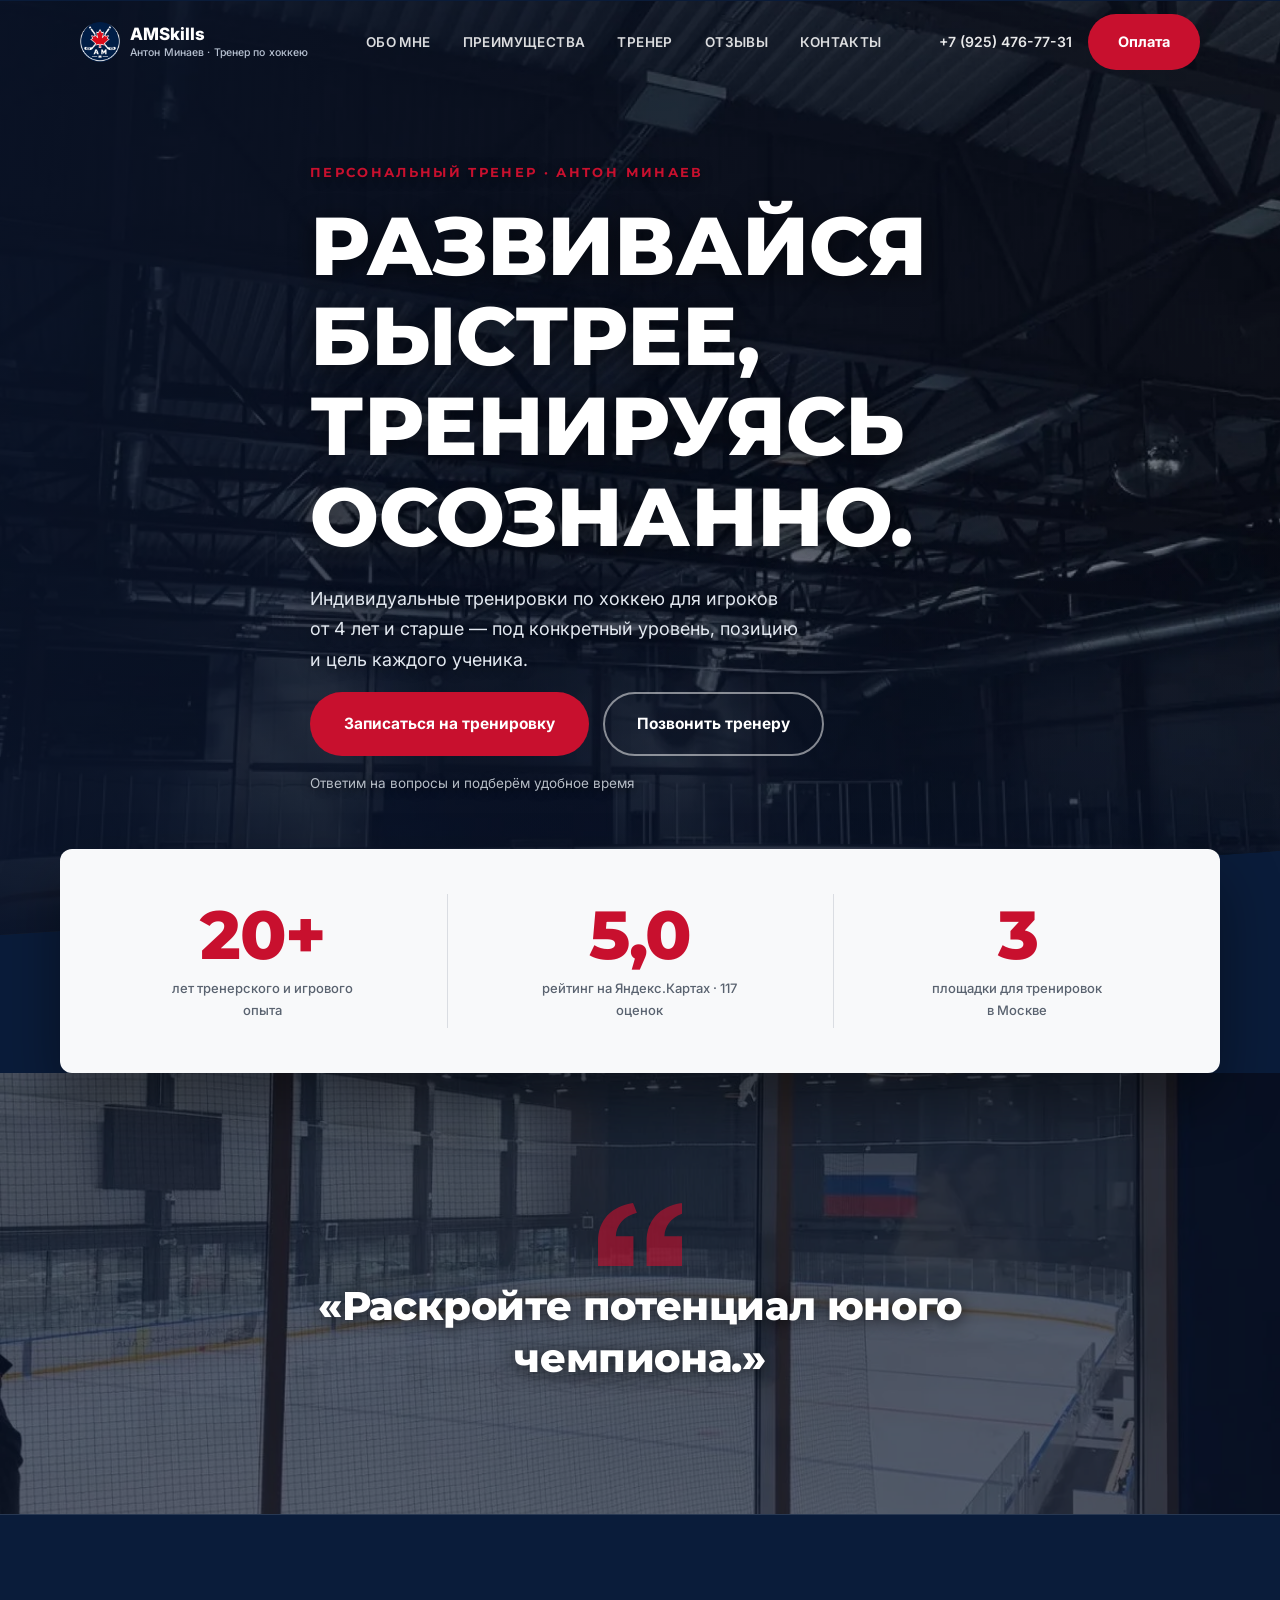
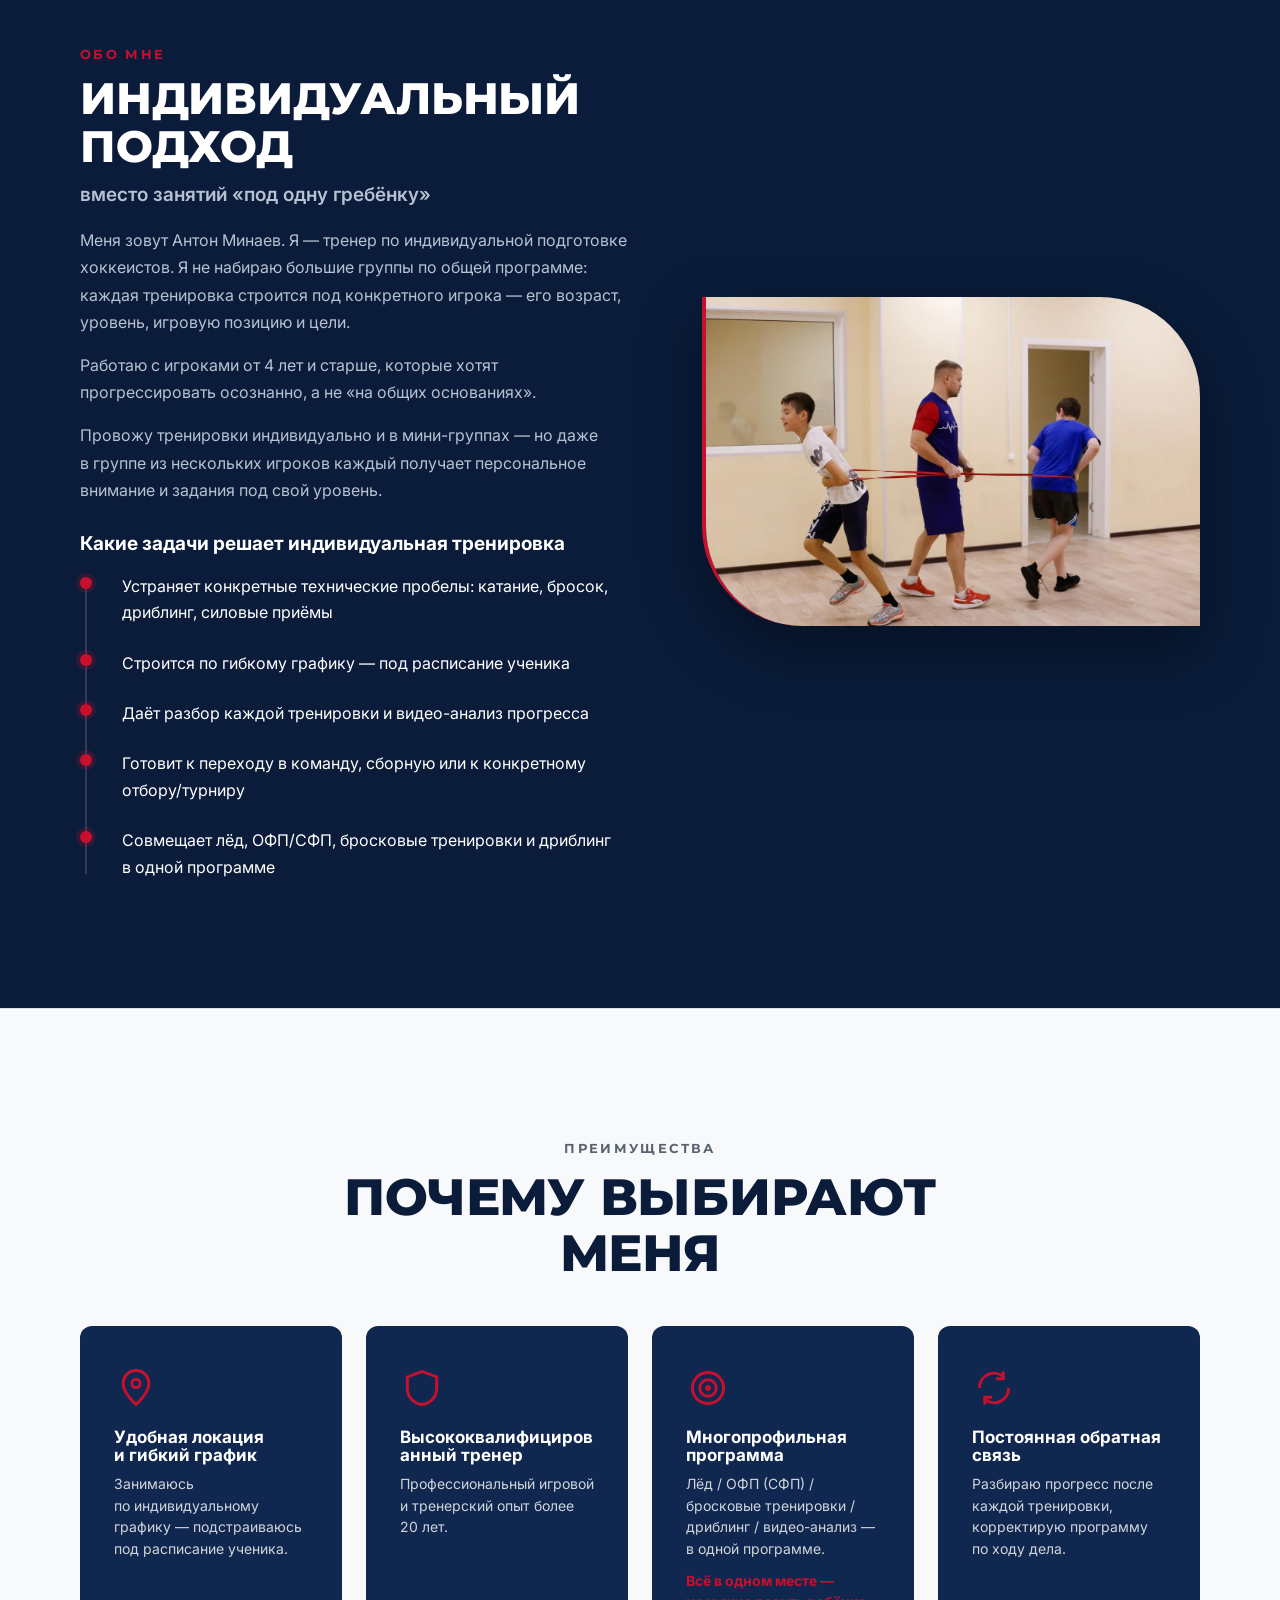
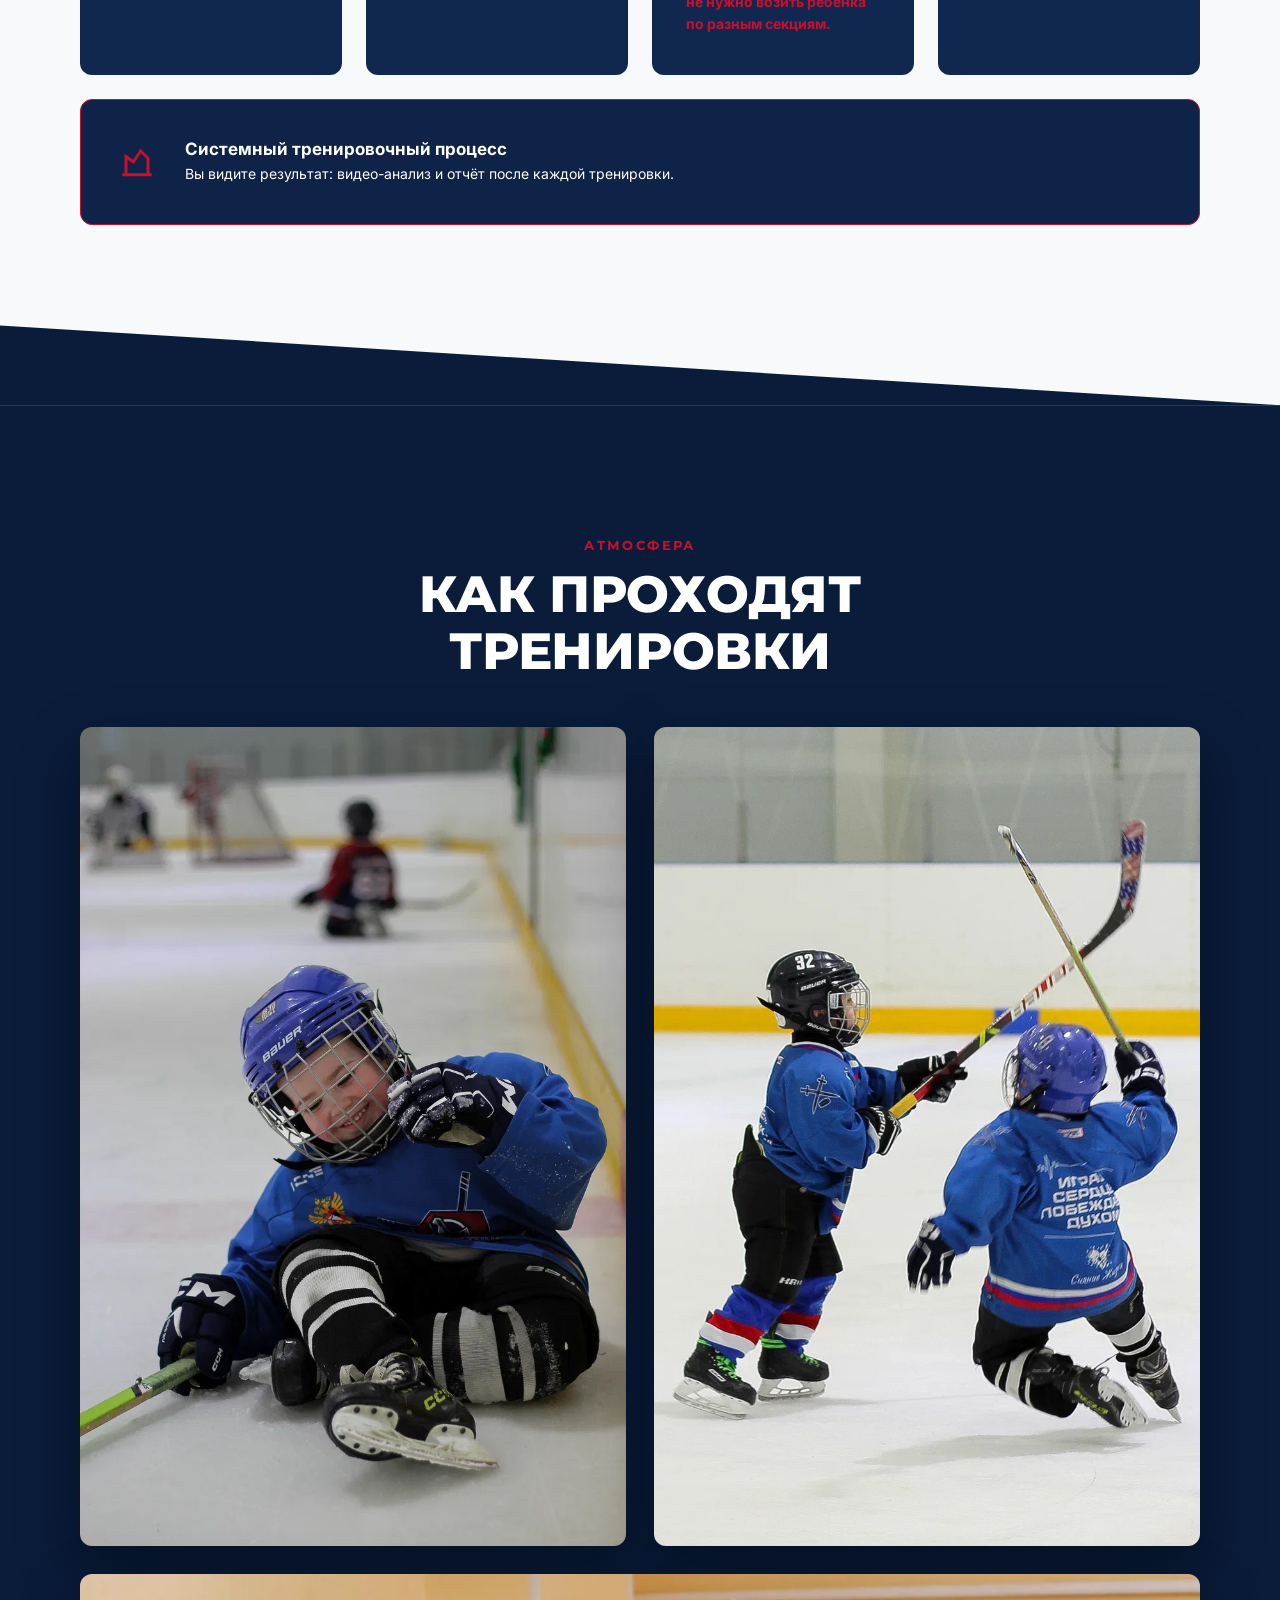
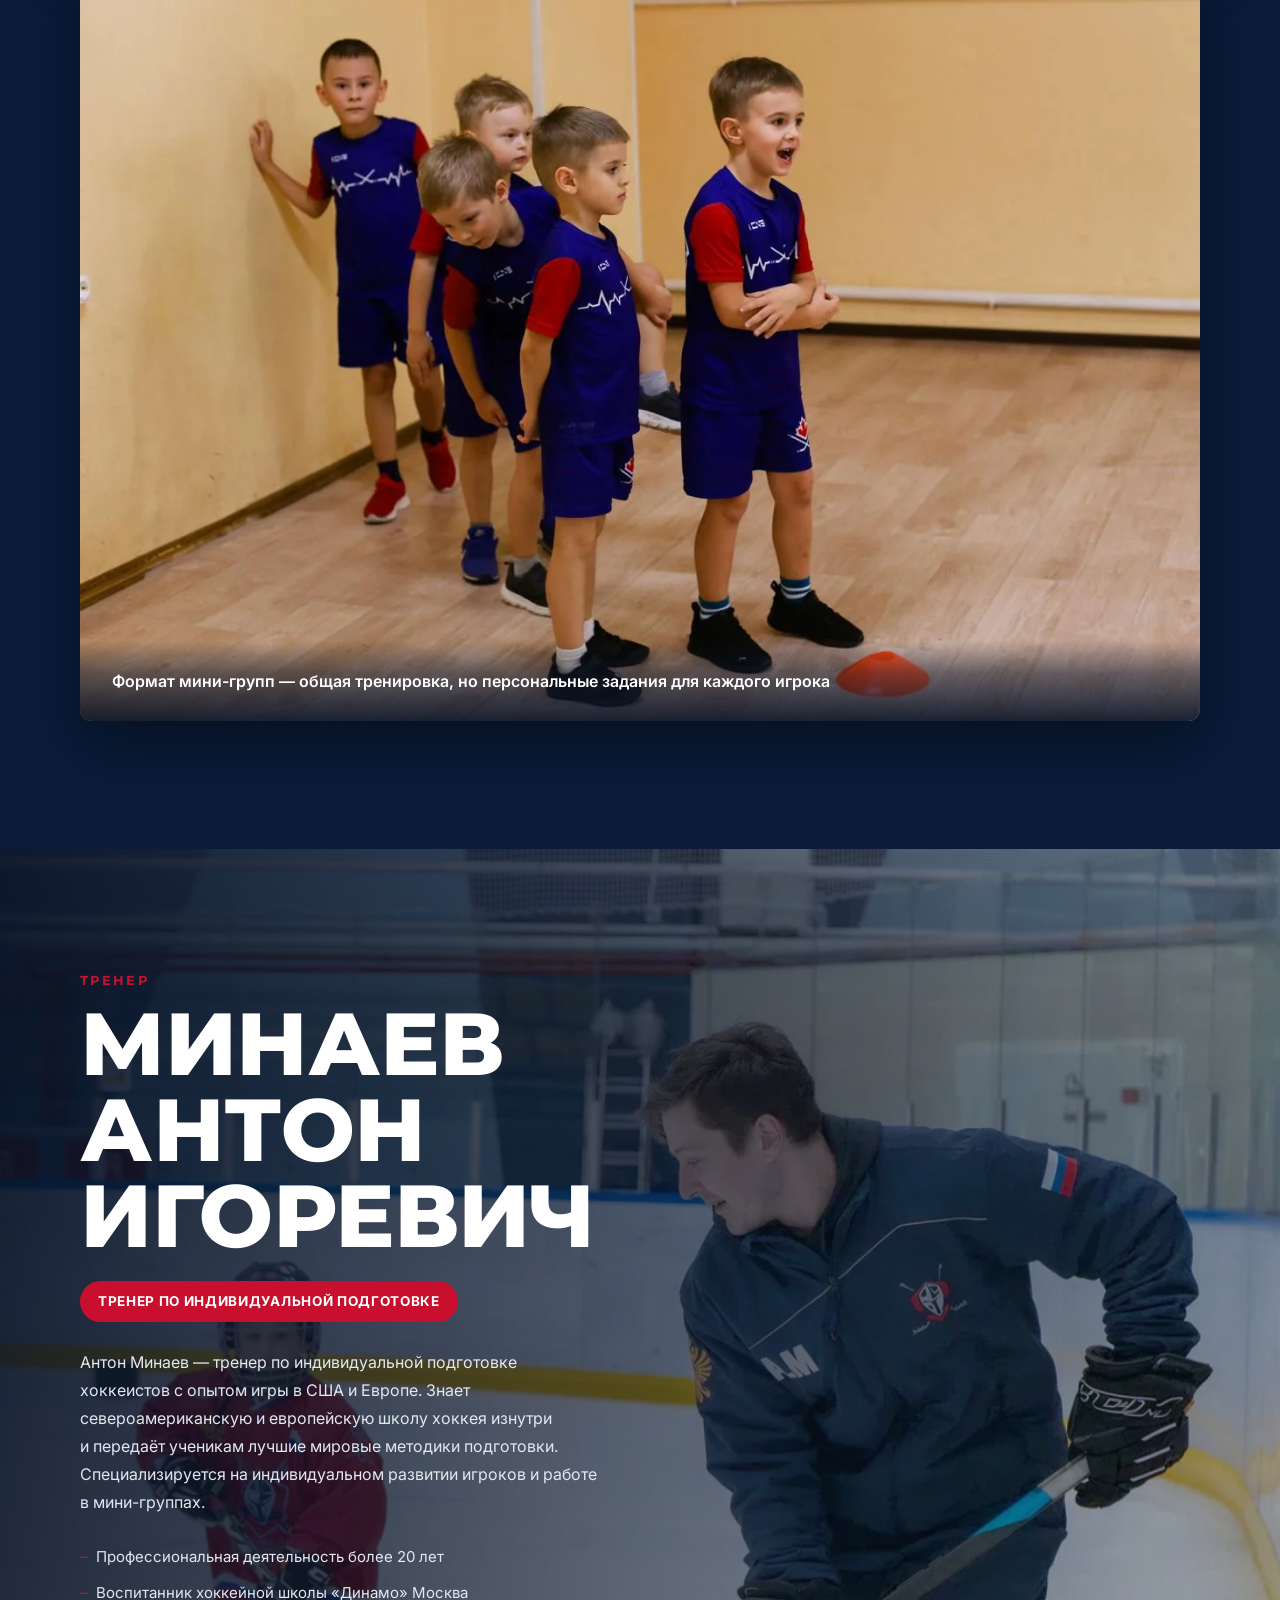
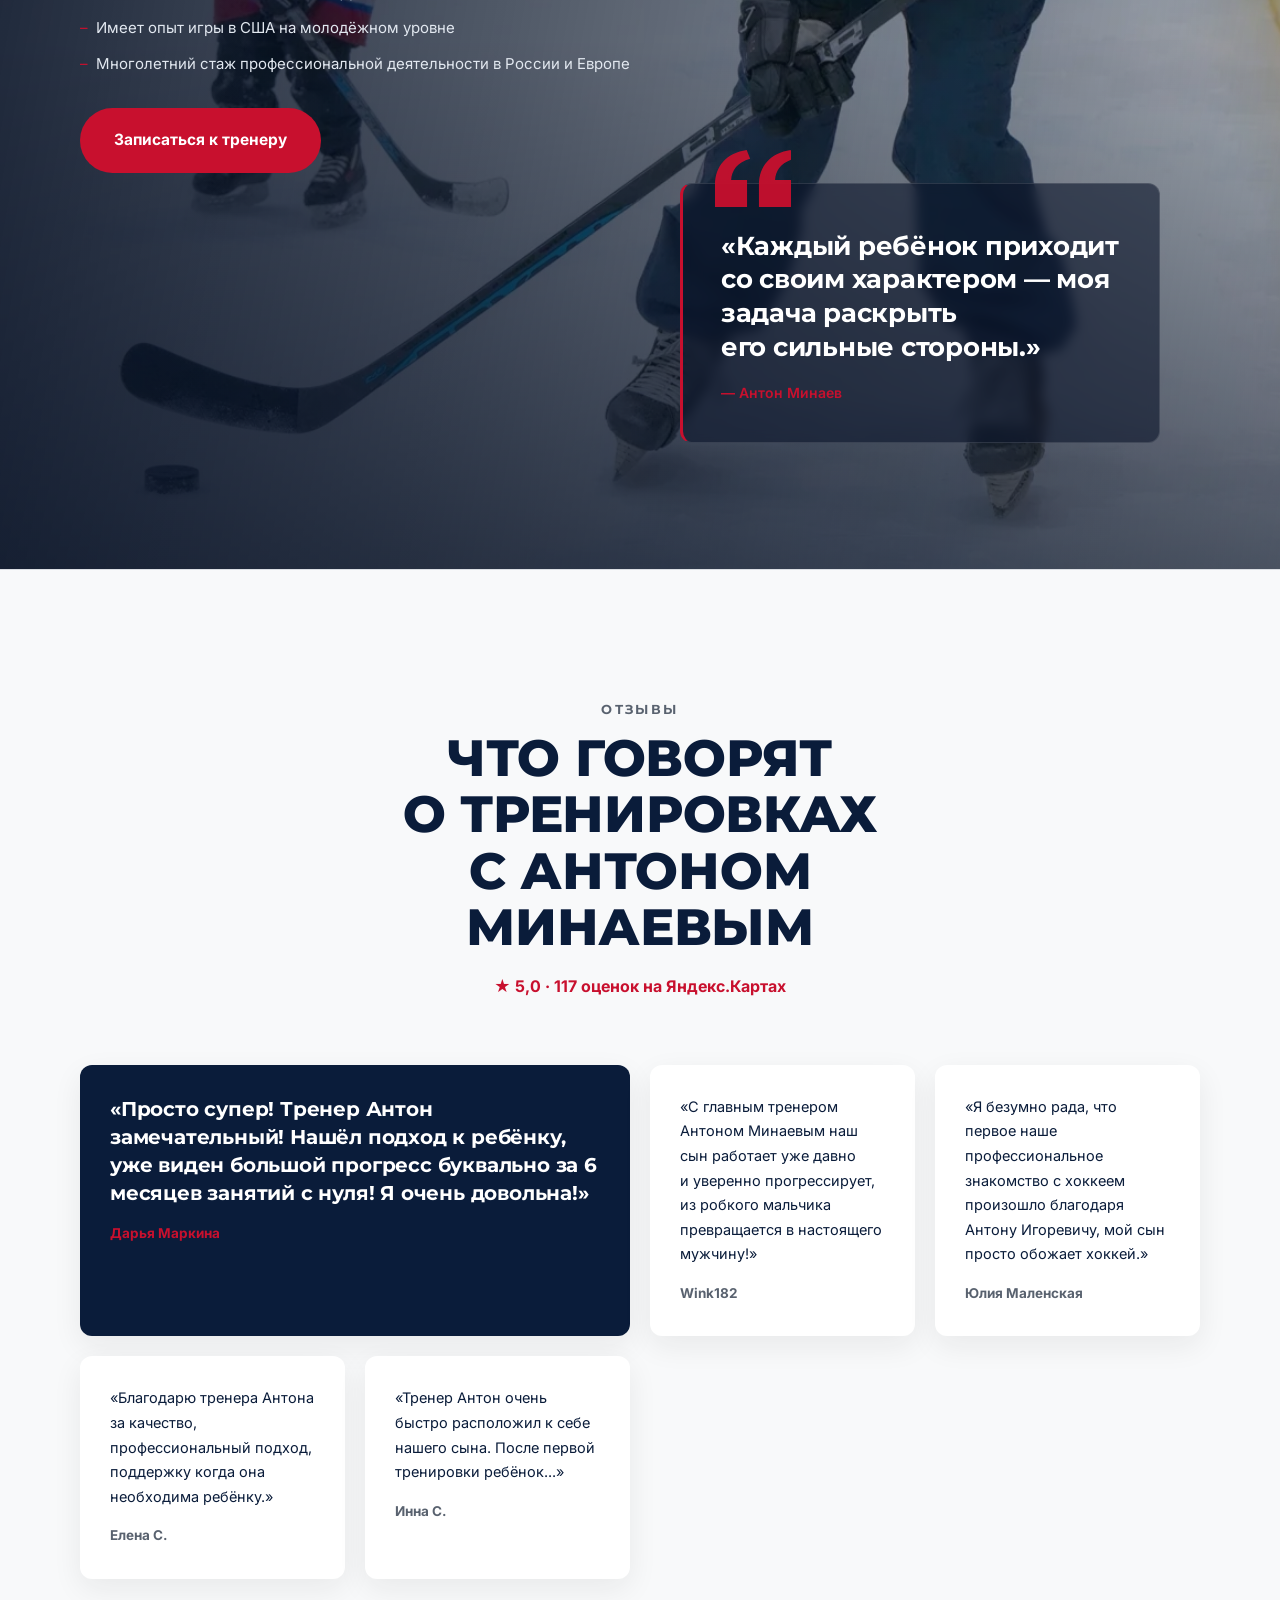
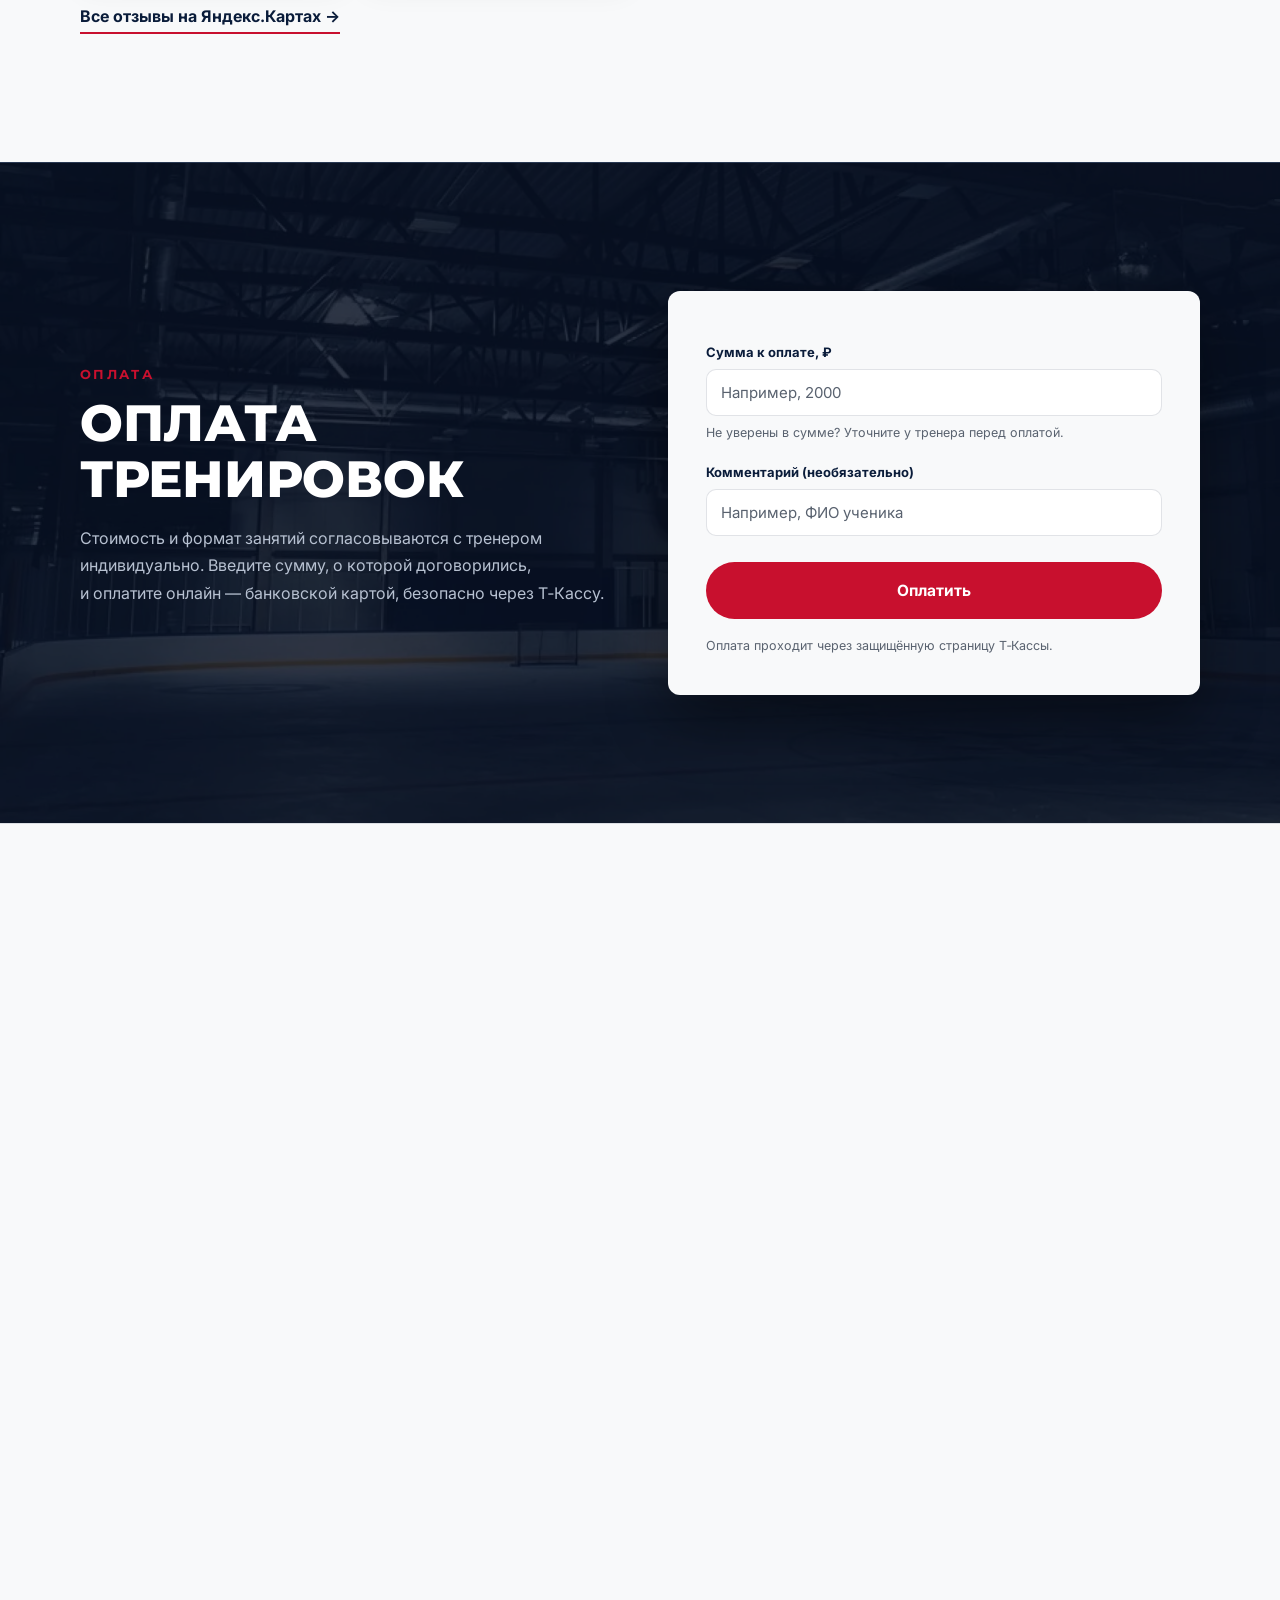
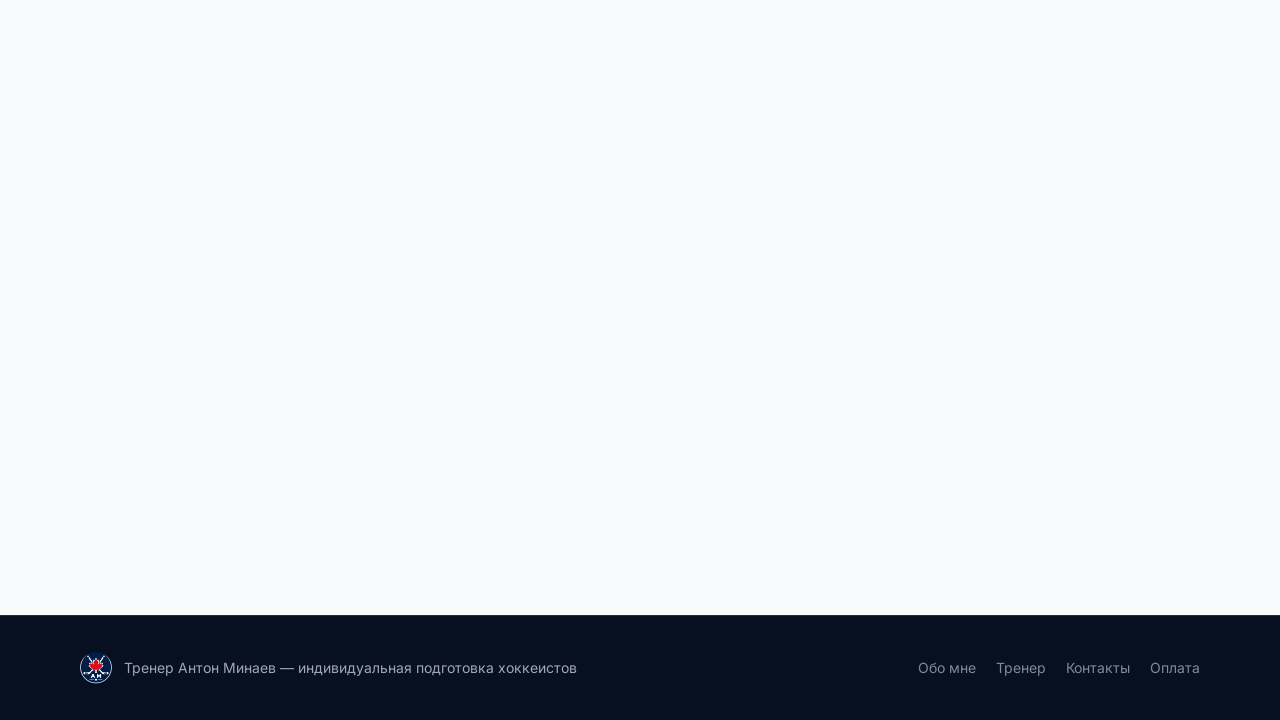
==== commit 5bbe7c62: "Крупное обновление: новый логотип, фото тренировок, новые локации, био тренера Логотип: - Новый круг" ====
--- a/index.html
+++ b/index.html
@@ -8,14 +8,14 @@
 <link rel="preconnect" href="https://fonts.googleapis.com">
 <link rel="preconnect" href="https://fonts.gstatic.com" crossorigin>
 <link href="https://fonts.googleapis.com/css2?family=Montserrat:wght@600;700;800&family=Inter:wght@400;500;600;700&display=swap" rel="stylesheet">
-<link rel="stylesheet" href="css/styles.css?v=23">
+<link rel="stylesheet" href="css/styles.css?v=25">
 </head>
 <body>
 
 <header class="site-header" id="top">
   <div class="container header-inner">
     <a class="logo" href="#top">
-      <span class="logo-mark" aria-hidden="true">AM</span>
+      <img class="logo-mark" src="img/logo-am.webp" alt="AMSkills" width="40" height="40">
       <span class="logo-text-group">
         <span class="logo-text">AMSkills</span>
         <span class="logo-tagline">Антон Минаев · Тренер по&nbsp;хоккею</span>
@@ -103,6 +103,11 @@
           Работаю с&nbsp;игроками от&nbsp;4&nbsp;лет и&nbsp;старше, которые хотят прогрессировать
           осознанно, а&nbsp;не «на общих основаниях».
         </p>
+        <p>
+          Провожу тренировки индивидуально и&nbsp;в&nbsp;мини-группах — но&nbsp;даже в&nbsp;группе
+          из&nbsp;нескольких игроков каждый получает персональное внимание и&nbsp;задания
+          под&nbsp;свой уровень.
+        </p>
 
         <h3 class="about-subhead">Какие задачи решает индивидуальная тренировка</h3>
         <ul class="timeline-list">
@@ -114,7 +119,7 @@
         </ul>
       </div>
       <div class="about-media" data-animate="fade-up" style="--d:1">
-        <img src="img/coach-huddle.webp" alt="Индивидуальная тренировка с&nbsp;тренером Антоном Минаевым" loading="lazy">
+        <img src="img/coach-training.webp" alt="Антон Минаев проводит тренировку с&nbsp;учениками" loading="lazy">
       </div>
     </div>
   </section>
@@ -166,6 +171,28 @@
             <p>Вы видите результат: видео-анализ и&nbsp;отчёт после каждой тренировки.</p>
           </div>
         </div>
+      </div>
+    </div>
+  </section>
+
+  <!-- АТМОСФЕРА -->
+  <section class="section gallery-section">
+    <div class="container">
+      <div class="section-head-center" data-animate="fade-up">
+        <p class="section-kicker script-accent">Атмосфера</p>
+        <h2>Как проходят тренировки</h2>
+      </div>
+      <div class="gallery-grid">
+        <figure class="gallery-item" data-animate="fade-up">
+          <img src="img/gallery-emotion.webp" alt="Эмоции на&nbsp;индивидуальной тренировке" loading="lazy">
+        </figure>
+        <figure class="gallery-item" data-animate="fade-up" style="--d:1">
+          <img src="img/gallery-action.webp" alt="Игровой момент на&nbsp;льду" loading="lazy">
+        </figure>
+        <figure class="gallery-item gallery-item-wide" data-animate="fade-up" style="--d:2">
+          <img src="img/gallery-group.webp" alt="Тренировка в&nbsp;мини-группе" loading="lazy">
+          <figcaption>Формат мини-групп — общая тренировка, но&nbsp;персональные задания для&nbsp;каждого игрока</figcaption>
+        </figure>
       </div>
     </div>
   </section>
@@ -179,6 +206,12 @@
         <p class="section-kicker script-accent">Тренер</p>
         <h2 class="coach-name">Минаев<br>Антон<br>Игоревич</h2>
         <span class="coach-role-badge">Тренер по&nbsp;индивидуальной подготовке</span>
+        <p class="coach-bio">
+          Антон Минаев — тренер по&nbsp;индивидуальной подготовке хоккеистов с&nbsp;опытом игры
+          в&nbsp;США и&nbsp;Европе. Знает североамериканскую и&nbsp;европейскую школу хоккея
+          изнутри и&nbsp;передаёт ученикам лучшие мировые методики подготовки. Специализируется
+          на&nbsp;индивидуальном развитии игроков и&nbsp;работе в&nbsp;мини-группах.
+        </p>
         <ul class="coach-facts">
           <li>Профессиональная деятельность более 20 лет</li>
           <li>Воспитанник хоккейной школы «Динамо» Москва</li>
@@ -273,34 +306,37 @@
 
       <div class="contacts-map" data-animate="fade-up">
         <iframe
-          src="https://yandex.ru/map-widget/v1/?ll=37.910800%2C55.696000&z=9&pt=37.944730,55.656194,pm2rdl~37.929386,55.703824,pm2rdl~37.858312,55.727841,pm2rdl&l=map"
+          src="https://yandex.ru/map-widget/v1/?ll=37.664600%2C55.777600&z=9&pt=37.632407,55.709147,pm2rdl~37.603456,55.825238,pm2rdl~37.564207,55.848352,pm2rdl~37.858312,55.727841,pm2rdl&l=map"
           width="100%" height="420" frameborder="0" loading="lazy"
-          title="Карта площадок: Томилино, Покровская, Салтыковская"></iframe>
+          title="Карта площадок: Легенда 77, Арена Плей Север, Ледовая арена Аляска, Айс Атлетик"></iframe>
       </div>
 
       <div class="locations-grid">
         <article class="location-card" data-animate="fade-up">
           <svg class="location-pin" viewBox="0 0 24 24" fill="none" stroke="currentColor" stroke-width="1.6" aria-hidden="true"><path d="M12 21s-7-6.2-7-11.5A7 7 0 0 1 19 9.5C19 14.8 12 21 12 21Z"/><circle cx="12" cy="9.5" r="2.3"/></svg>
-          <h3>Томилино</h3>
-          <p>Московская область, г.о. Люберцы, пгт Томилино, ул. Крылова, 6</p>
-          <a class="location-rating" href="https://yandex.ru/maps/org/91652147573/reviews/" target="_blank" rel="noopener">★ 5,0</a>
+          <h3>Легенда 77</h3>
+          <p>Москва, Даниловская наб., 8А</p>
         </article>
         <article class="location-card" data-animate="fade-up" style="--d:1">
           <svg class="location-pin" viewBox="0 0 24 24" fill="none" stroke="currentColor" stroke-width="1.6" aria-hidden="true"><path d="M12 21s-7-6.2-7-11.5A7 7 0 0 1 19 9.5C19 14.8 12 21 12 21Z"/><circle cx="12" cy="9.5" r="2.3"/></svg>
-          <h3>Покровская</h3>
-          <p>Москва, Покровская ул., 22</p>
-          <a class="location-rating" href="https://yandex.ru/maps/org/91652147573/reviews/" target="_blank" rel="noopener">★ 5,0</a>
+          <h3>Арена Плей Север</h3>
+          <p>Москва, Ботаническая ул., 2, стр. 1</p>
         </article>
         <article class="location-card" data-animate="fade-up" style="--d:2">
           <svg class="location-pin" viewBox="0 0 24 24" fill="none" stroke="currentColor" stroke-width="1.6" aria-hidden="true"><path d="M12 21s-7-6.2-7-11.5A7 7 0 0 1 19 9.5C19 14.8 12 21 12 21Z"/><circle cx="12" cy="9.5" r="2.3"/></svg>
-          <h3>Салтыковская</h3>
+          <h3>Ледовая арена Аляска</h3>
+          <p>Москва, 3-й Нижнелихоборский пр., 1, стр. 6</p>
+        </article>
+        <article class="location-card" data-animate="fade-up" style="--d:3">
+          <svg class="location-pin" viewBox="0 0 24 24" fill="none" stroke="currentColor" stroke-width="1.6" aria-hidden="true"><path d="M12 21s-7-6.2-7-11.5A7 7 0 0 1 19 9.5C19 14.8 12 21 12 21Z"/><circle cx="12" cy="9.5" r="2.3"/></svg>
+          <h3>Айс Атлетик</h3>
           <p>Москва, Салтыковская ул., 1, стр. 1</p>
           <a class="location-rating" href="https://yandex.ru/maps/org/91652147573/reviews/" target="_blank" rel="noopener">★ 4,7</a>
         </article>
-        <article class="location-card location-card-accent" data-animate="fade-up" style="--d:3">
+        <article class="location-card location-card-accent" data-animate="fade-up" style="--d:4">
           <svg class="location-pin" viewBox="0 0 24 24" fill="none" stroke="currentColor" stroke-width="1.6" aria-hidden="true"><path d="M4 11h16M6 11V8a2 2 0 0 1 2-2h8a2 2 0 0 1 2 2v3m-14 0-1 6m15-6 1 6M7 17v2m10-2v2M5 17h14"/></svg>
           <h3>Удобно добираться</h3>
-          <p>Площадки в&nbsp;разных районах Москвы и&nbsp;Московской области — подберём место для&nbsp;индивидуальных тренировок рядом с&nbsp;вами.</p>
+          <p>Площадки в&nbsp;разных районах Москвы — подберём место для&nbsp;индивидуальных тренировок рядом с&nbsp;вами.</p>
         </article>
       </div>
     </div>
@@ -310,8 +346,9 @@
 
 <footer class="site-footer">
   <div class="container footer-inner">
-    <div>
-      Тренер Антон Минаев — индивидуальная подготовка хоккеистов
+    <div class="footer-brand">
+      <img class="footer-logo" src="img/logo-am.webp" alt="AMSkills" width="32" height="32">
+      <span>Тренер Антон Минаев — индивидуальная подготовка хоккеистов</span>
     </div>
     <div class="footer-links">
       <a href="#about">Обо&nbsp;мне</a>
--- a/css/styles.css
+++ b/css/styles.css
@@ -155,16 +155,11 @@
   white-space: nowrap;
 }
 .logo-mark {
-  display: inline-flex;
-  align-items: center;
-  justify-content: center;
-  width: 34px;
-  height: 34px;
-  border-radius: 8px;
-  background: var(--color-accent);
-  color: #fff;
-  font-size: 13px;
-  font-weight: 800;
+  display: block;
+  width: 40px;
+  height: 40px;
+  flex-shrink: 0;
+  object-fit: contain;
 }
 .nav {
   display: flex;
@@ -184,6 +179,10 @@
 .nav a:hover { opacity: 1; color: var(--color-accent); }
 .header-actions { display: flex; align-items: center; gap: 16px; flex-shrink: 0; }
 .phone { font-weight: 600; font-size: 14px; opacity: 0.9; }
+@media (max-width: 1150px) {
+  .nav { gap: 20px; }
+  .header-actions .phone { display: none; }
+}
 .burger { display: none; }
 
 /* Hero */
@@ -427,6 +426,37 @@
   .advantage-card:last-child { flex-direction: column; text-align: center; }
 }
 
+/* Gallery — large, generously-spaced training photos, no crop, no collage */
+.gallery-grid {
+  margin-top: 48px;
+  display: grid;
+  grid-template-columns: 1fr 1fr;
+  gap: 28px;
+}
+.gallery-item {
+  margin: 0;
+  border-radius: var(--radius);
+  overflow: hidden;
+  box-shadow: var(--shadow);
+  position: relative;
+}
+.gallery-item img { width: 100%; height: auto; display: block; }
+.gallery-item-wide { grid-column: 1 / -1; }
+.gallery-item-wide figcaption {
+  position: absolute;
+  left: 0; right: 0; bottom: 0;
+  padding: 28px 32px;
+  background: linear-gradient(0deg, rgba(8,18,38,0.9) 0%, rgba(8,18,38,0.5) 60%, transparent 100%);
+  color: #fff;
+  font-size: 16px;
+  font-weight: 600;
+  line-height: 1.5;
+}
+@media (max-width: 700px) {
+  .gallery-grid { grid-template-columns: 1fr; }
+  .gallery-item-wide figcaption { padding: 20px 20px; font-size: 14.5px; }
+}
+
 /* Coach — full-bleed, asymmetric: name+facts upper-left, quote lower-right */
 .coach-section { position: relative; overflow: hidden; min-height: 860px; display: flex; align-items: center; }
 .coach-section-bg {
@@ -470,6 +500,7 @@
   border-radius: 999px;
   margin-bottom: 26px;
 }
+.coach-bio { font-size: 16px; line-height: 1.75; color: #e2e8f0; margin: 0 0 28px; max-width: 520px; }
 .coach-facts { list-style: none; padding: 0; margin: 0 0 32px; display: grid; gap: 10px; }
 .coach-facts li { font-size: 15px; color: #e2e8f0; padding-left: 16px; position: relative; }
 .coach-facts li::before { content: "–"; position: absolute; left: 0; color: var(--color-accent); }
@@ -658,6 +689,8 @@
   gap: 16px;
   font-size: 14px;
 }
+.footer-brand { display: flex; align-items: center; gap: 12px; }
+.footer-logo { display: block; width: 32px; height: 32px; object-fit: contain; flex-shrink: 0; }
 .footer-links { display: flex; gap: 20px; }
 .footer-links a { opacity: 0.8; }
 .footer-links a:hover { opacity: 1; color: var(--color-accent); }
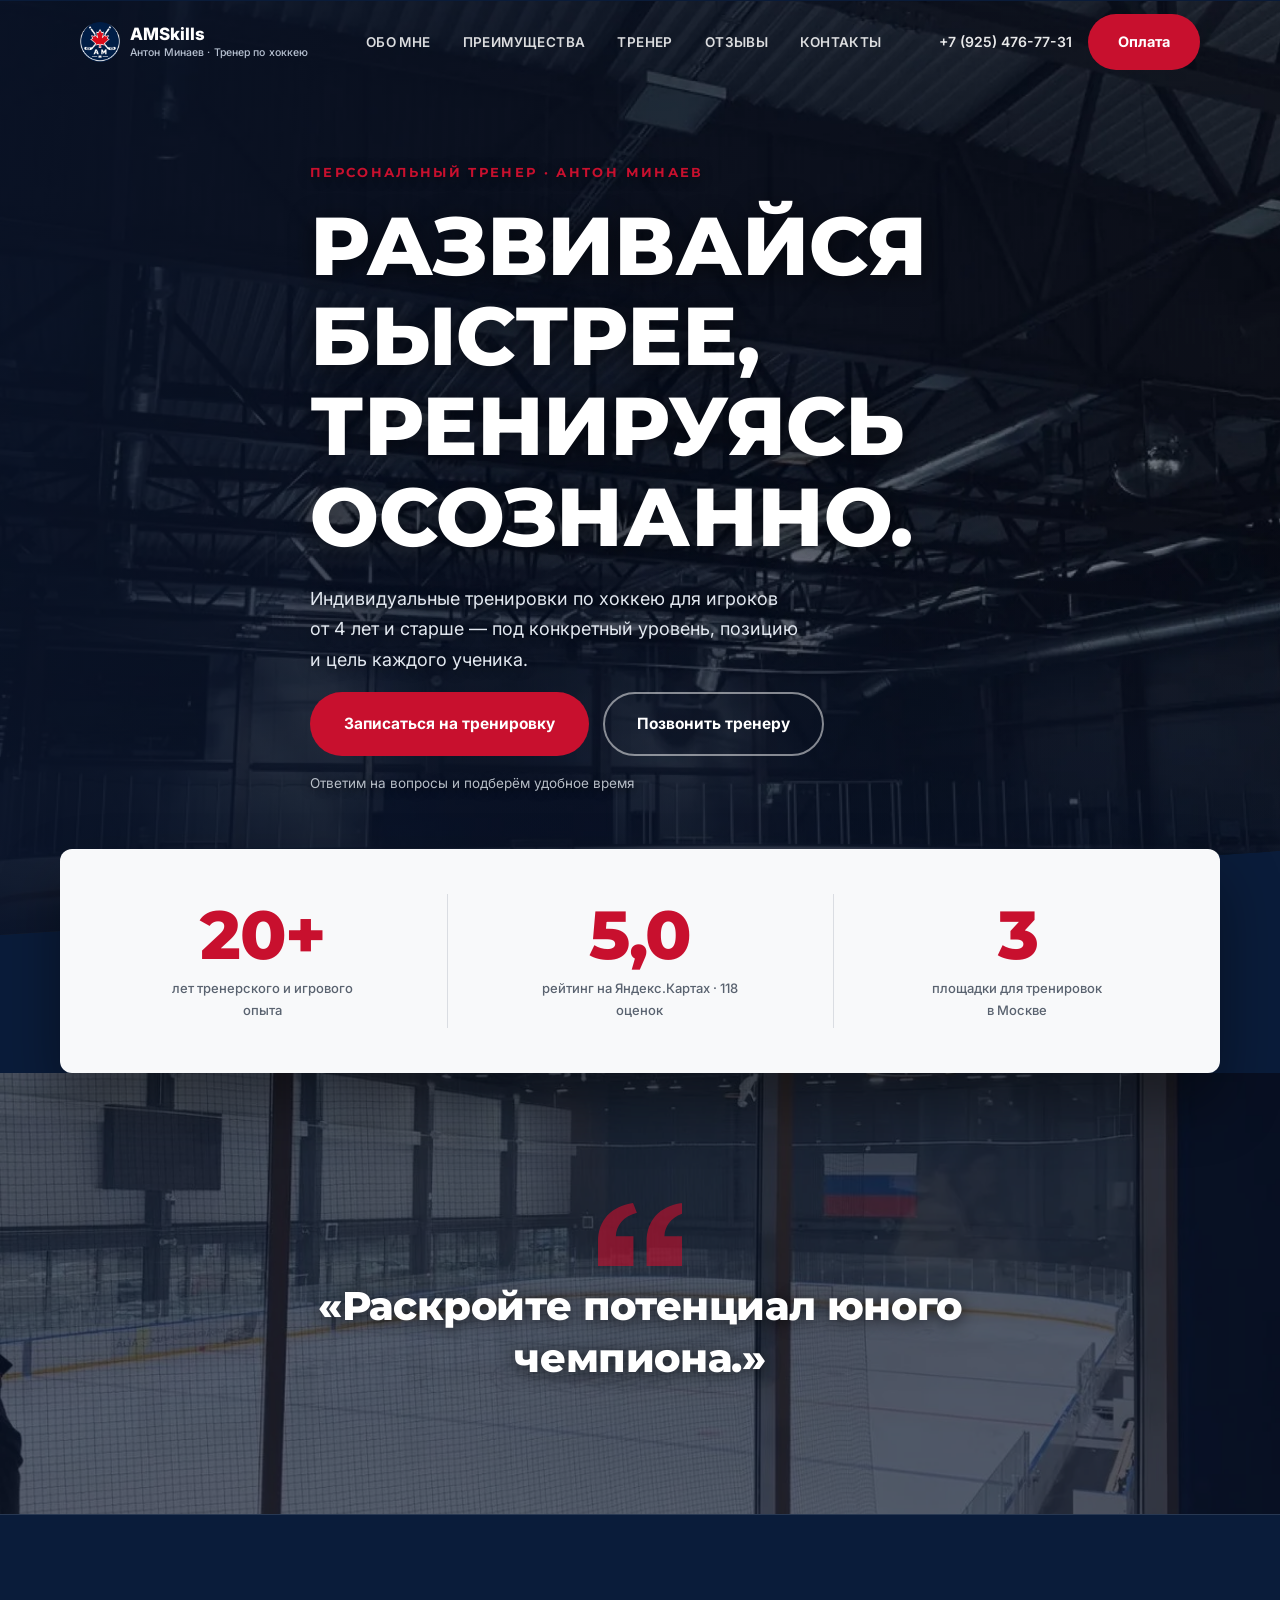
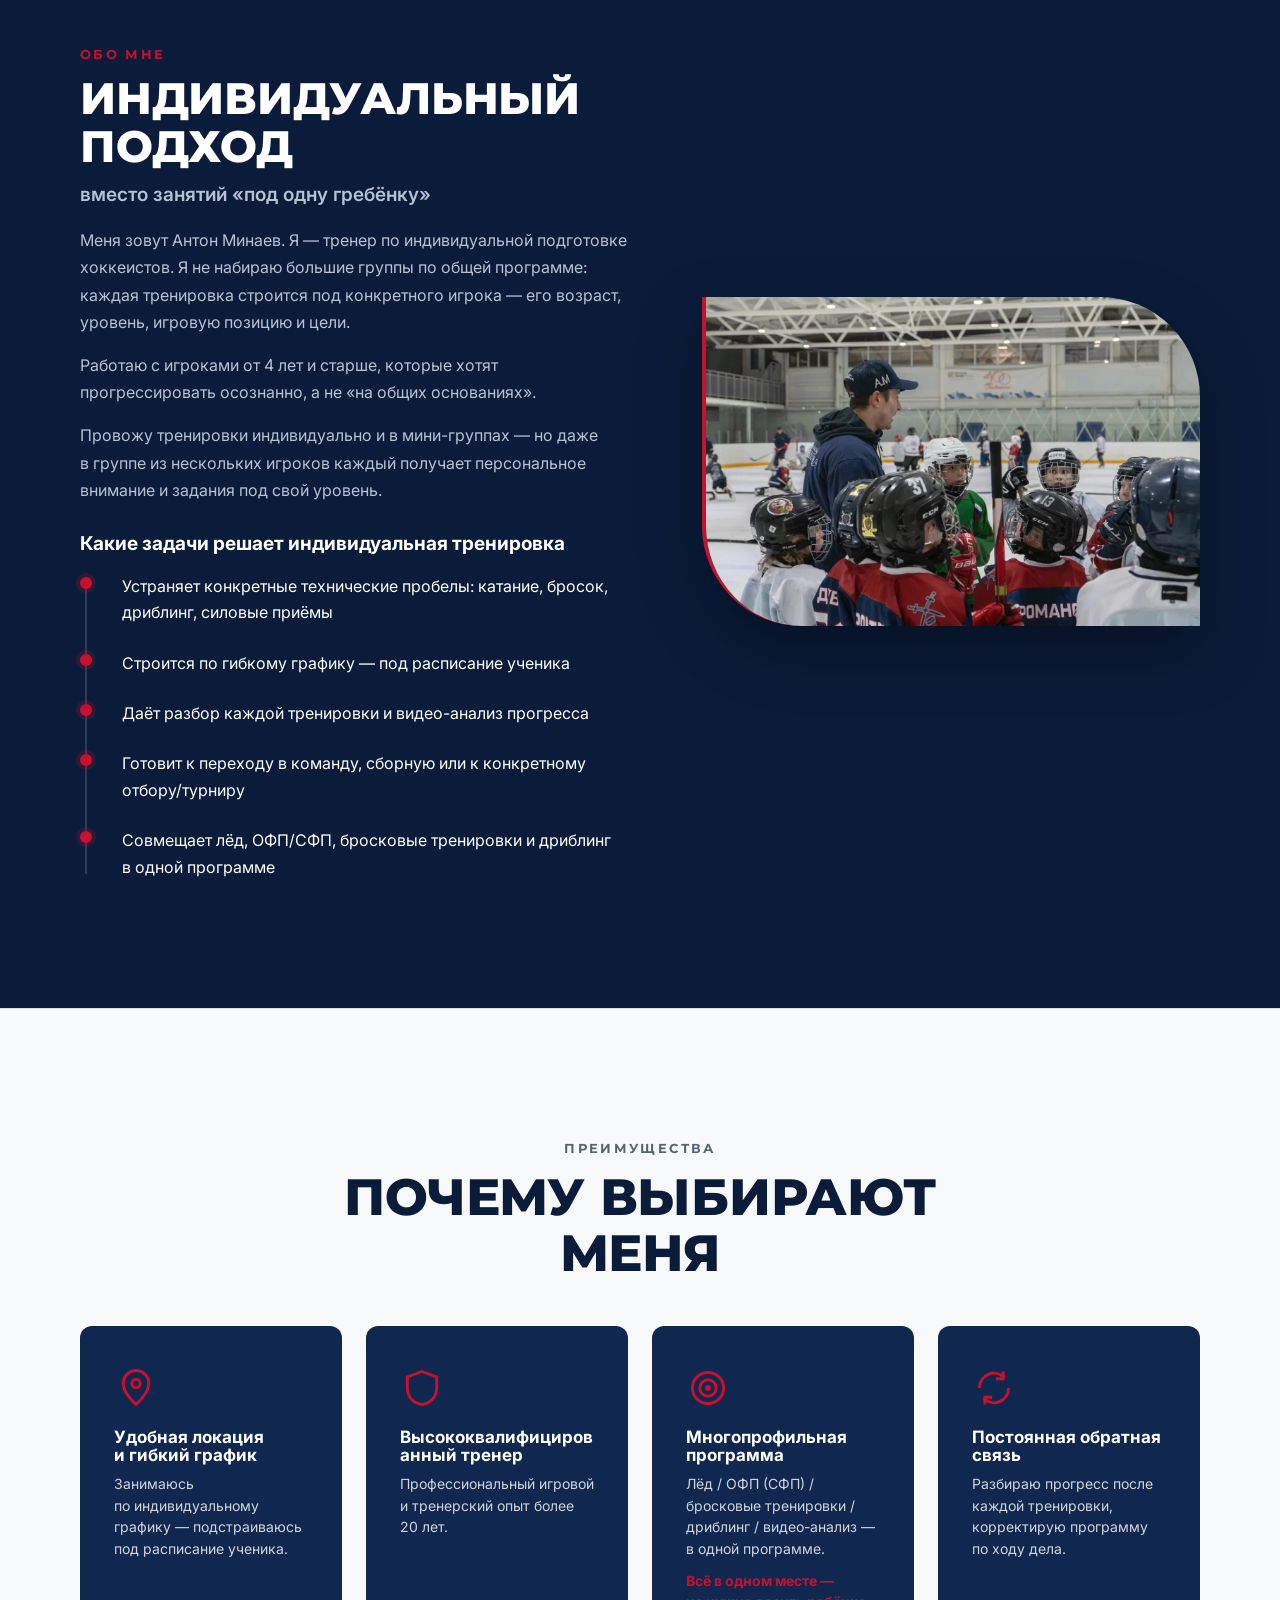
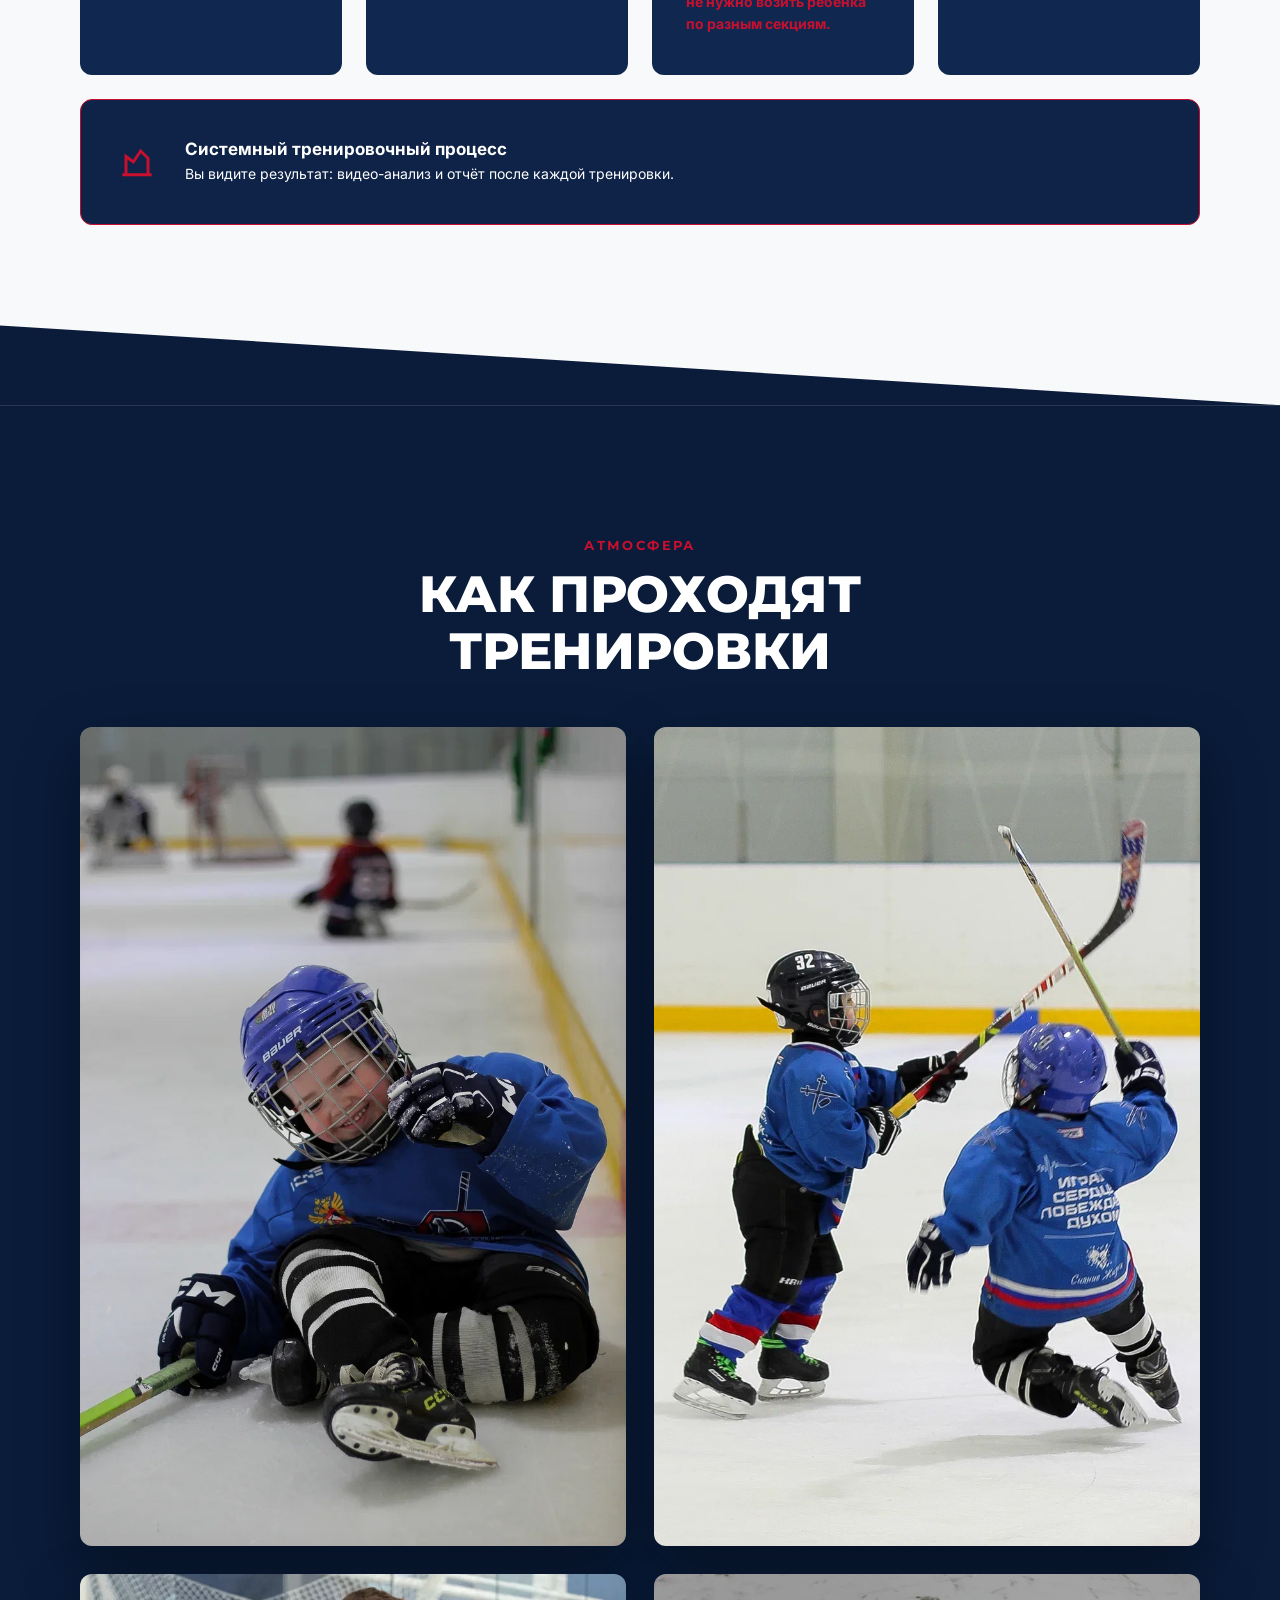
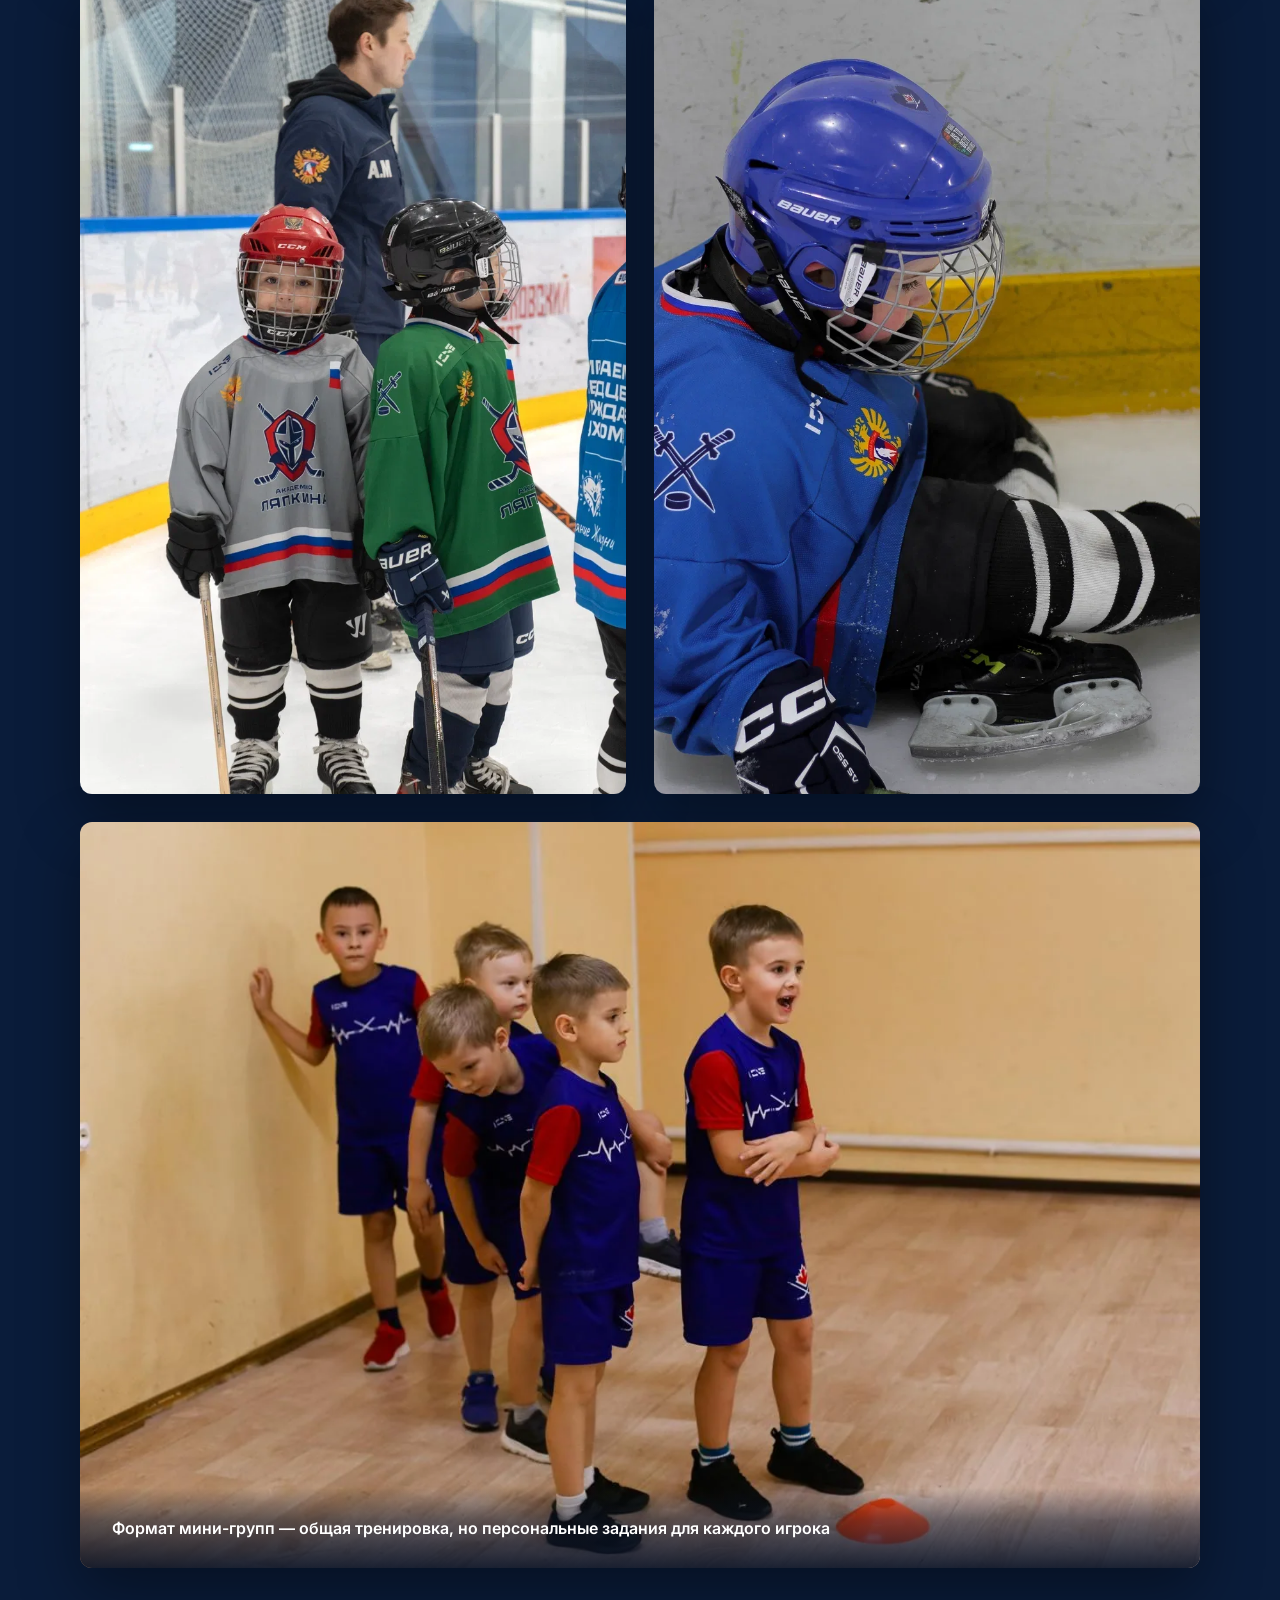
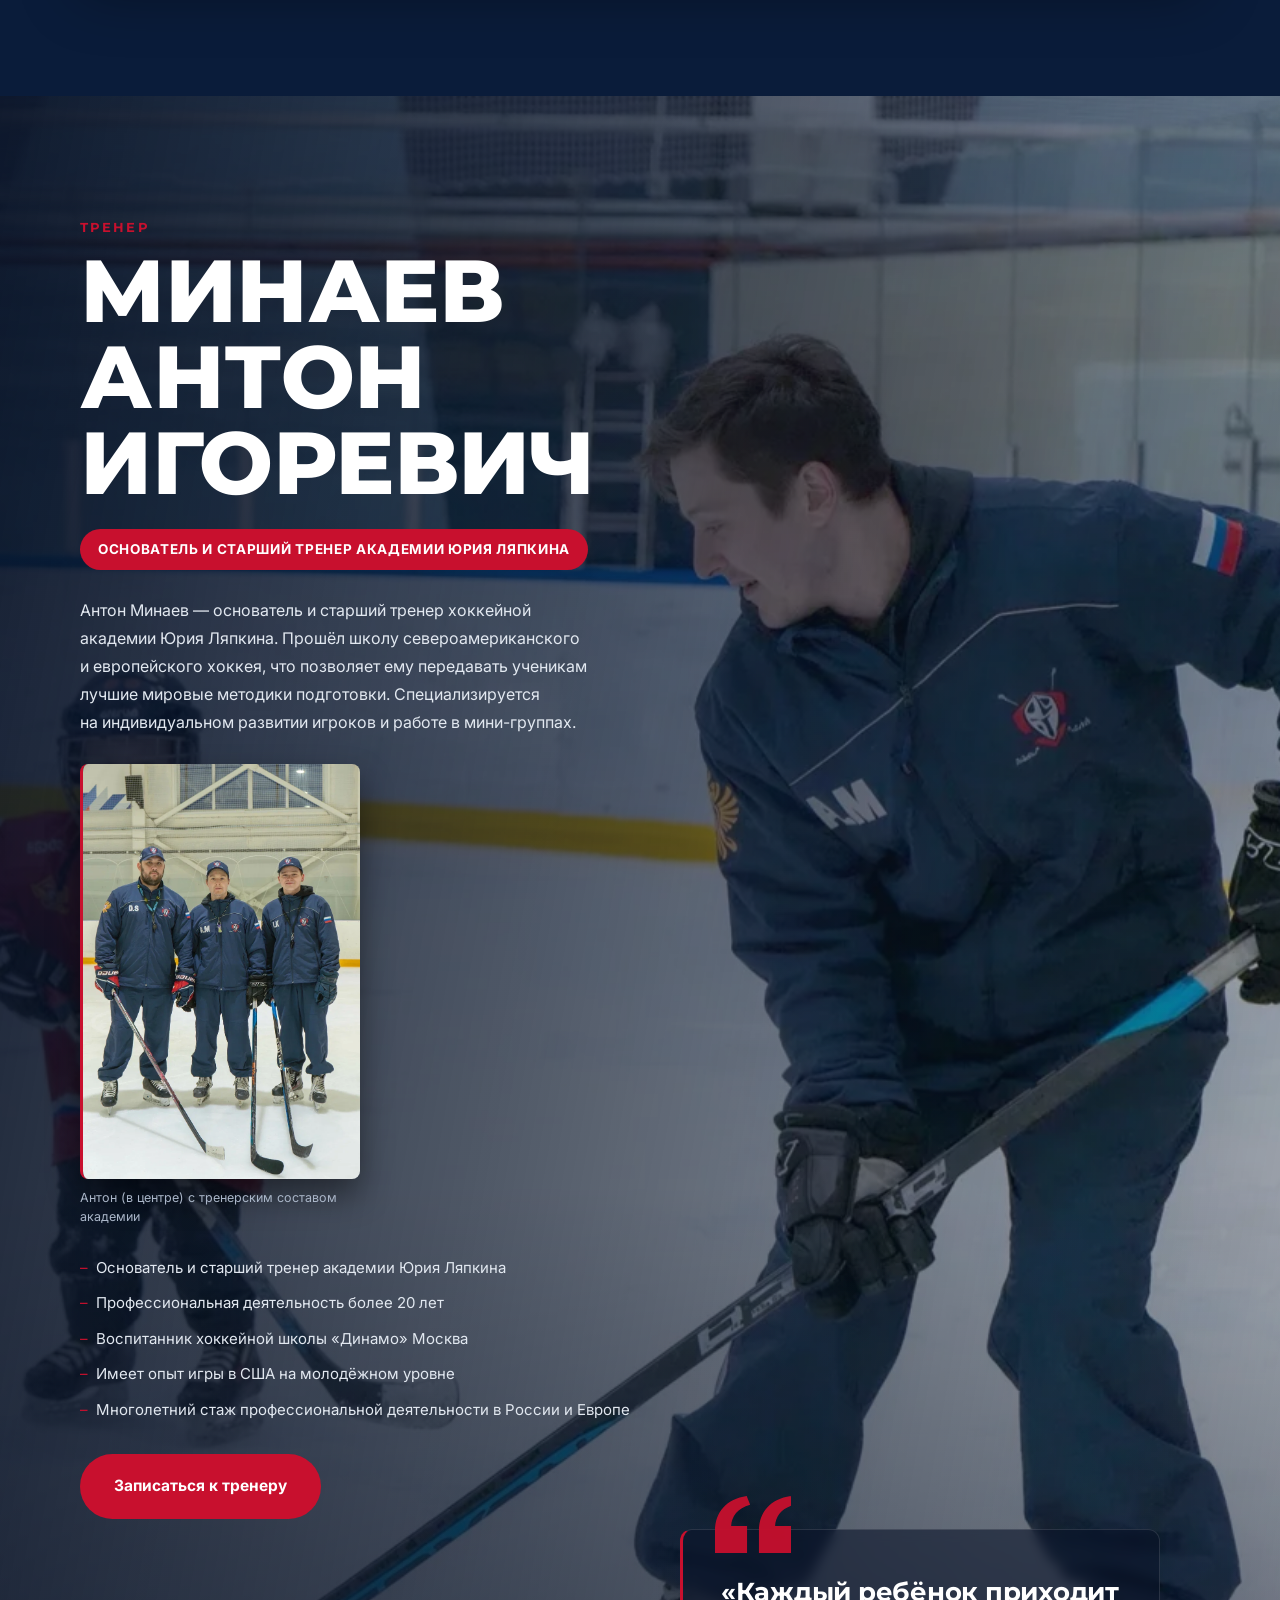
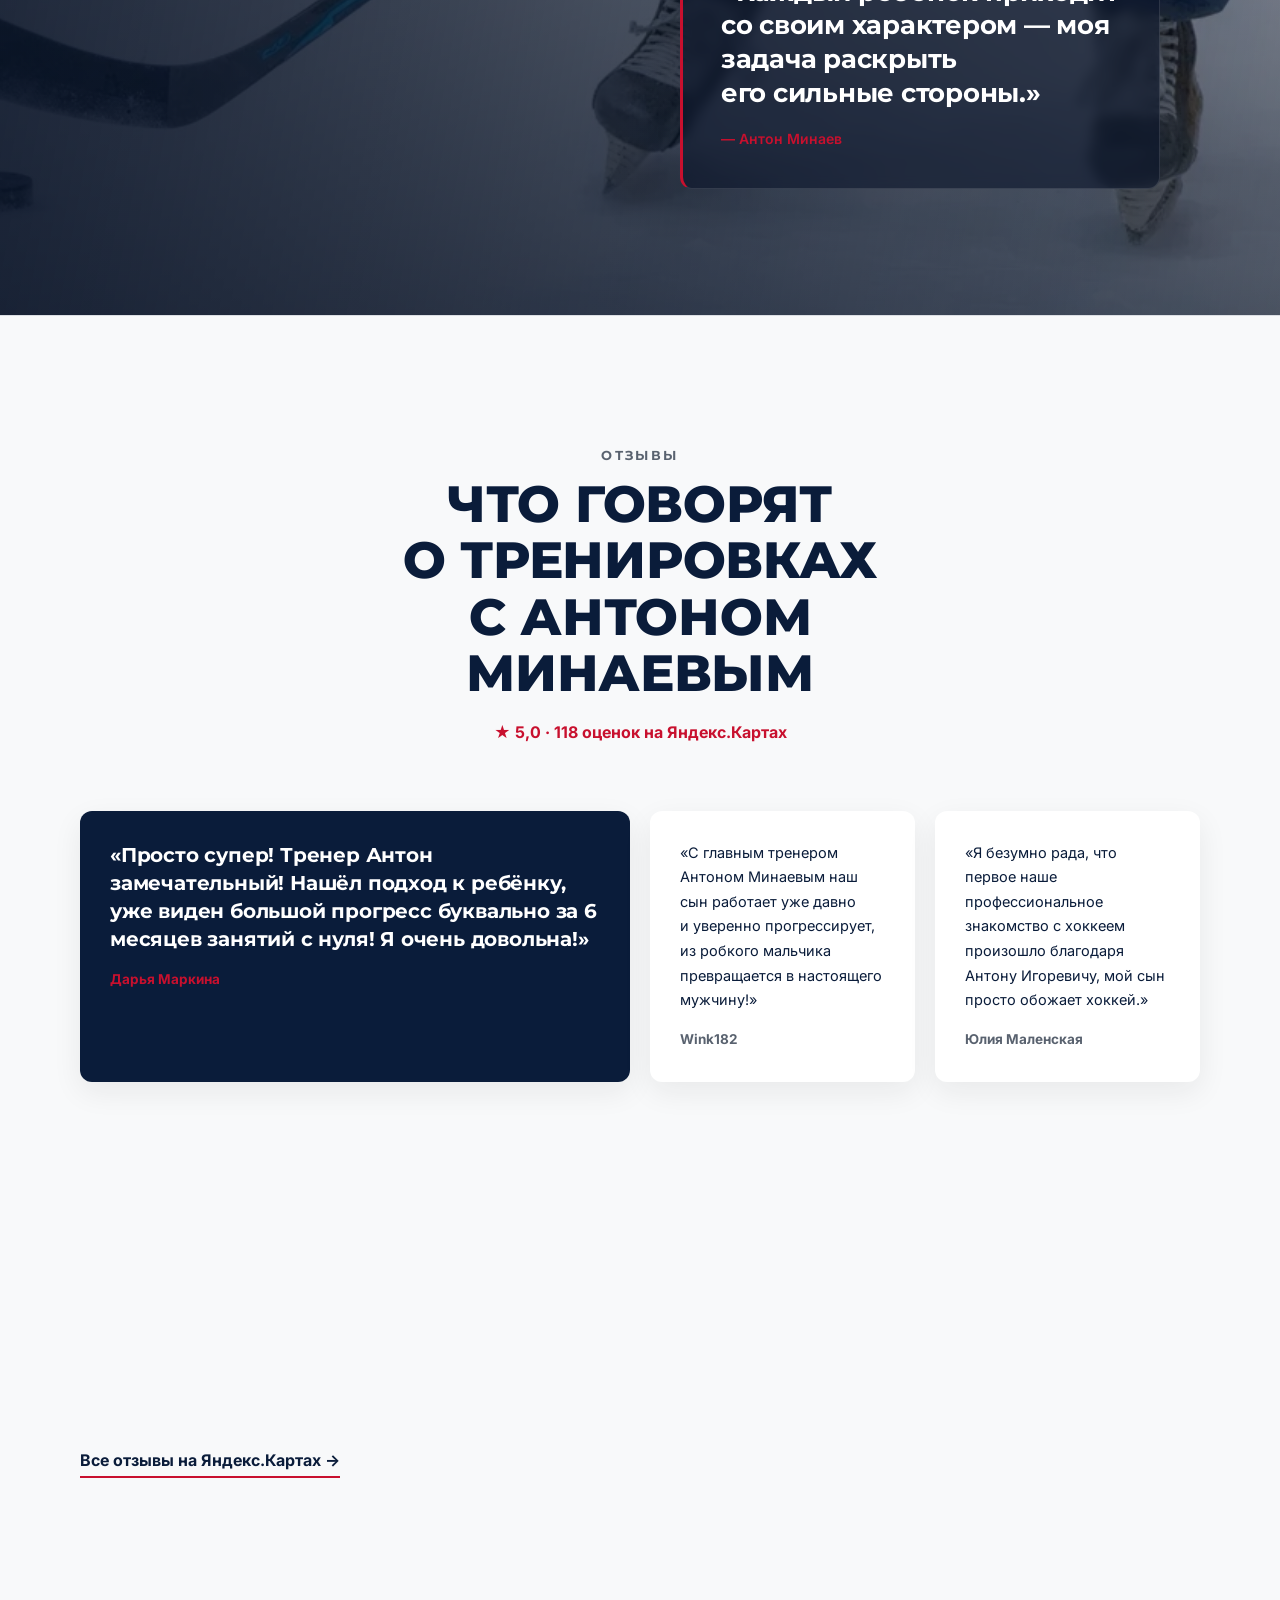
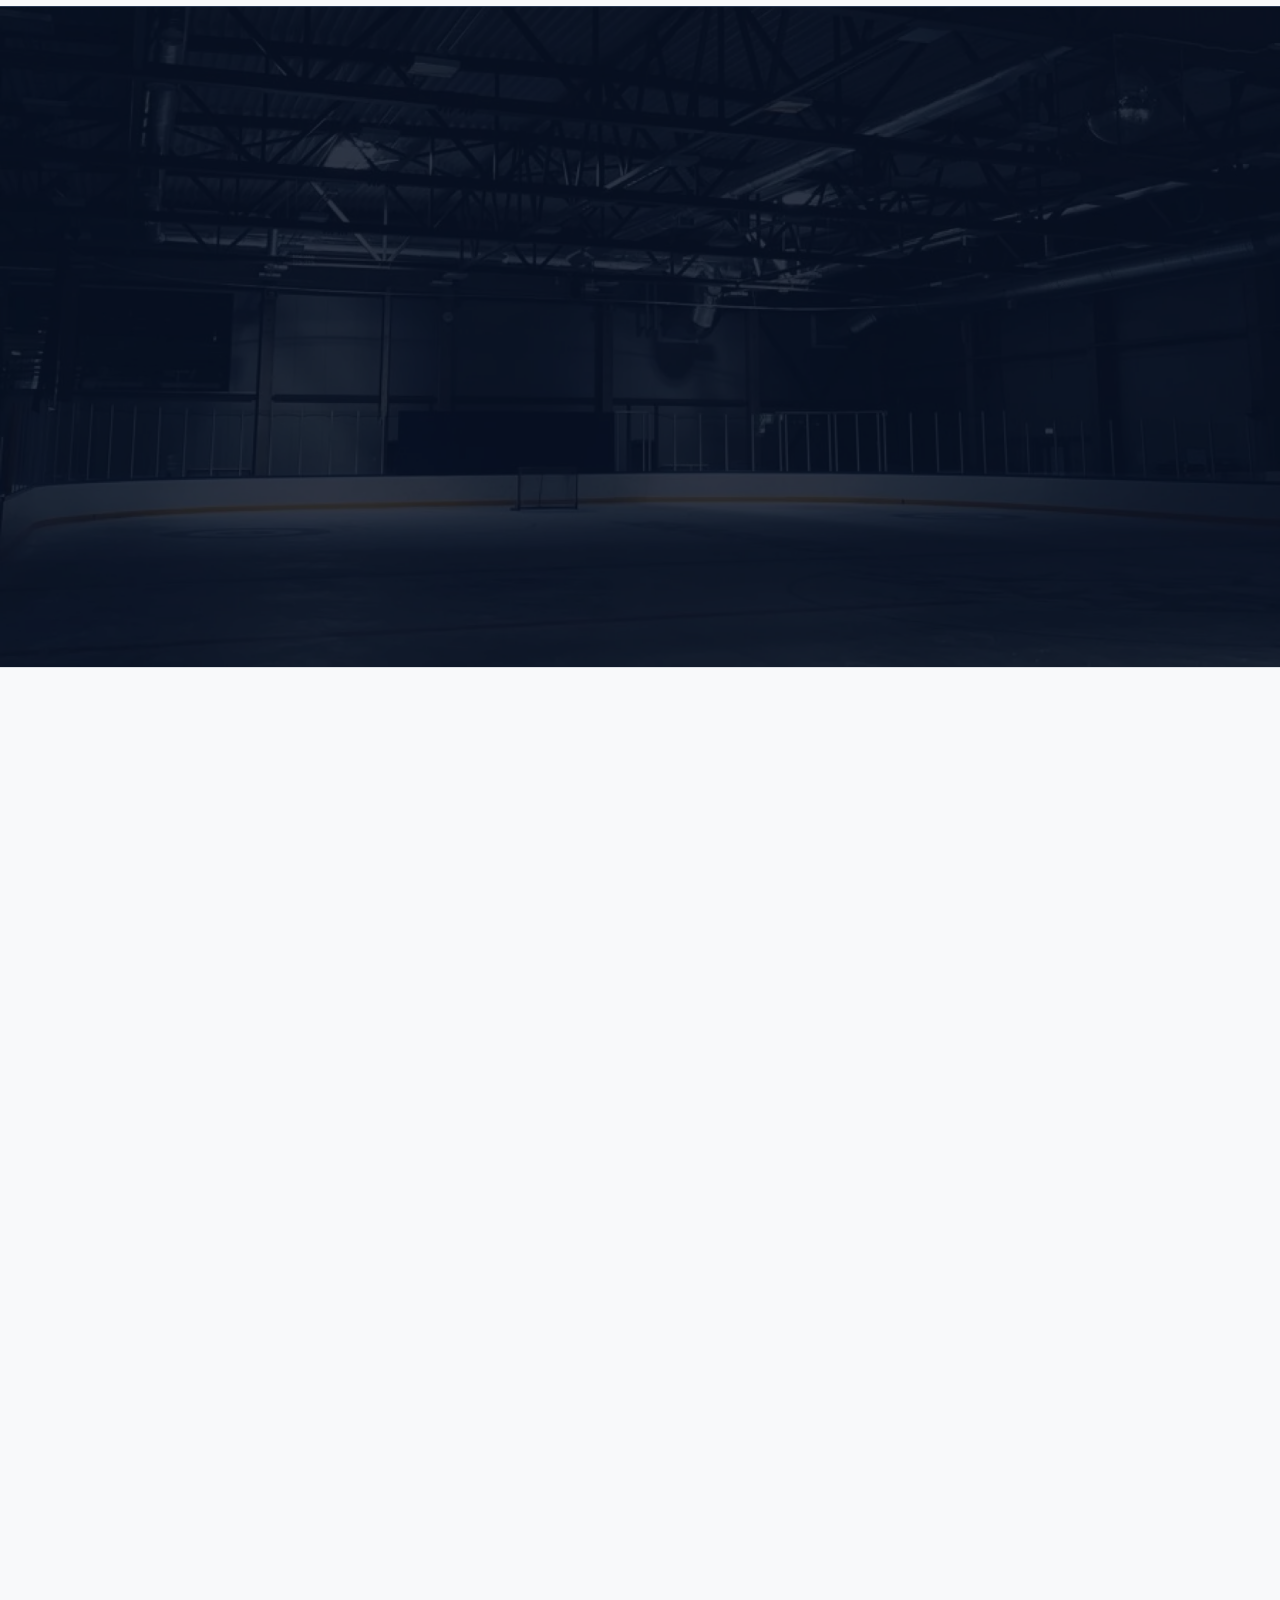
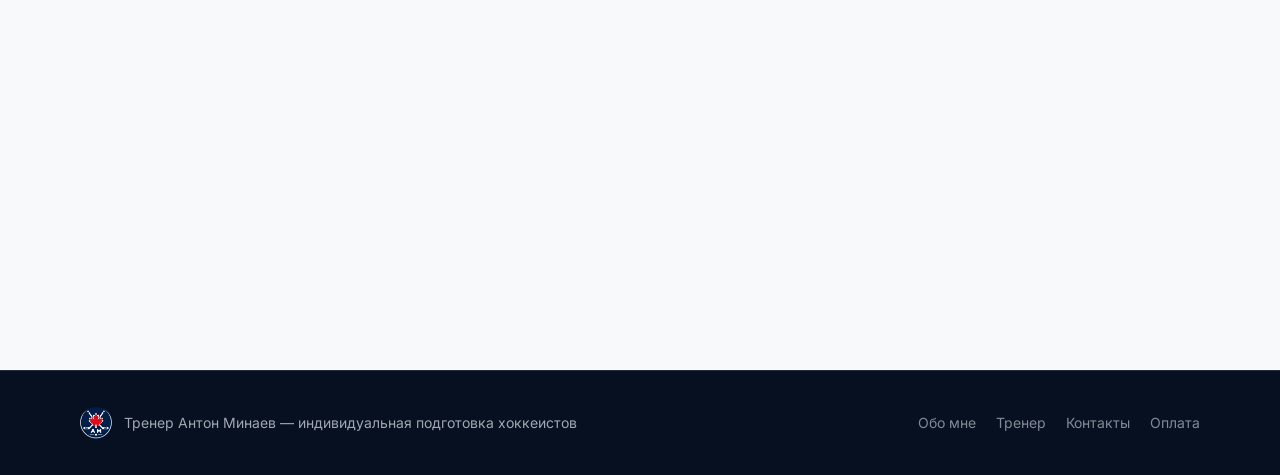
==== commit 14dc0560: "Возврат фото с детьми, бренд Академии Ляпкина, больше отзывов, плашка на всю ширину По прямому запро" ====
--- a/index.html
+++ b/index.html
@@ -8,7 +8,7 @@
 <link rel="preconnect" href="https://fonts.googleapis.com">
 <link rel="preconnect" href="https://fonts.gstatic.com" crossorigin>
 <link href="https://fonts.googleapis.com/css2?family=Montserrat:wght@600;700;800&family=Inter:wght@400;500;600;700&display=swap" rel="stylesheet">
-<link rel="stylesheet" href="css/styles.css?v=25">
+<link rel="stylesheet" href="css/styles.css?v=26">
 </head>
 <body>
 
@@ -69,7 +69,7 @@
       </div>
       <div class="stat" data-animate="fade-up" style="--d:1">
         <span class="stat-number">5,0</span>
-        <span class="stat-label">рейтинг на&nbsp;Яндекс.Картах · 117 оценок</span>
+        <span class="stat-label">рейтинг на&nbsp;Яндекс.Картах · 118 оценок</span>
       </div>
       <div class="stat" data-animate="fade-up" style="--d:2">
         <span class="stat-number">3</span>
@@ -119,7 +119,7 @@
         </ul>
       </div>
       <div class="about-media" data-animate="fade-up" style="--d:1">
-        <img src="img/coach-training.webp" alt="Антон Минаев проводит тренировку с&nbsp;учениками" loading="lazy">
+        <img src="img/coach-huddle.webp" alt="Антон Минаев с&nbsp;учениками на&nbsp;тренировке" loading="lazy">
       </div>
     </div>
   </section>
@@ -189,7 +189,13 @@
         <figure class="gallery-item" data-animate="fade-up" style="--d:1">
           <img src="img/gallery-action.webp" alt="Игровой момент на&nbsp;льду" loading="lazy">
         </figure>
-        <figure class="gallery-item gallery-item-wide" data-animate="fade-up" style="--d:2">
+        <figure class="gallery-item" data-animate="fade-up" style="--d:2">
+          <img src="img/gallery-lyapkina.webp" alt="Ученики на&nbsp;тренировке в&nbsp;форме академии" loading="lazy">
+        </figure>
+        <figure class="gallery-item" data-animate="fade-up" style="--d:3">
+          <img src="img/gallery-close.webp" alt="Крупный план тренировки" loading="lazy">
+        </figure>
+        <figure class="gallery-item gallery-item-wide" data-animate="fade-up" style="--d:4">
           <img src="img/gallery-group.webp" alt="Тренировка в&nbsp;мини-группе" loading="lazy">
           <figcaption>Формат мини-групп — общая тренировка, но&nbsp;персональные задания для&nbsp;каждого игрока</figcaption>
         </figure>
@@ -205,14 +211,19 @@
       <div class="coach-main" data-animate="fade-up">
         <p class="section-kicker script-accent">Тренер</p>
         <h2 class="coach-name">Минаев<br>Антон<br>Игоревич</h2>
-        <span class="coach-role-badge">Тренер по&nbsp;индивидуальной подготовке</span>
+        <span class="coach-role-badge">Основатель и&nbsp;старший тренер академии Юрия&nbsp;Ляпкина</span>
         <p class="coach-bio">
-          Антон Минаев — тренер по&nbsp;индивидуальной подготовке хоккеистов с&nbsp;опытом игры
-          в&nbsp;США и&nbsp;Европе. Знает североамериканскую и&nbsp;европейскую школу хоккея
-          изнутри и&nbsp;передаёт ученикам лучшие мировые методики подготовки. Специализируется
+          Антон Минаев — основатель и&nbsp;старший тренер хоккейной академии Юрия&nbsp;Ляпкина.
+          Прошёл школу североамериканского и&nbsp;европейского хоккея, что позволяет ему
+          передавать ученикам лучшие мировые методики подготовки. Специализируется
           на&nbsp;индивидуальном развитии игроков и&nbsp;работе в&nbsp;мини-группах.
         </p>
+        <figure class="coach-team-photo" data-animate="fade-up" style="--d:1">
+          <img src="img/coach-team.webp" alt="Тренерский состав академии Юрия&nbsp;Ляпкина" loading="lazy">
+          <figcaption>Антон (в&nbsp;центре) с&nbsp;тренерским составом академии</figcaption>
+        </figure>
         <ul class="coach-facts">
+          <li>Основатель и&nbsp;старший тренер академии Юрия&nbsp;Ляпкина</li>
           <li>Профессиональная деятельность более 20 лет</li>
           <li>Воспитанник хоккейной школы «Динамо» Москва</li>
           <li>Имеет опыт игры в&nbsp;США на&nbsp;молодёжном уровне</li>
@@ -235,7 +246,7 @@
       <div class="section-head-center" data-animate="fade-up">
         <p class="section-kicker script-accent">Отзывы</p>
         <h2>Что говорят о&nbsp;тренировках с&nbsp;Антоном Минаевым</h2>
-        <a class="reviews-rating" href="https://yandex.ru/maps/org/91652147573/reviews/" target="_blank" rel="noopener">★ 5,0 · 117 оценок на&nbsp;Яндекс.Картах</a>
+        <a class="reviews-rating" href="https://yandex.ru/maps/org/91652147573/reviews/" target="_blank" rel="noopener">★ 5,0 · 118 оценок на&nbsp;Яндекс.Картах</a>
       </div>
 
       <div class="reviews-grid">
@@ -258,6 +269,14 @@
         <blockquote class="review-card" data-animate="fade-up">
           <p>«Тренер Антон очень быстро расположил к&nbsp;себе нашего сына. После первой тренировки ребёнок...»</p>
           <cite>Инна С.</cite>
+        </blockquote>
+        <blockquote class="review-card" data-animate="fade-up" style="--d:1">
+          <p>«Тренер, Антон Игоревич Минаев, относится к&nbsp;мальчишкам совершенно профессионально, к&nbsp;каждому свой подход! Деликатно решает психологические моменты!»</p>
+          <cite>Андрей Мангер</cite>
+        </blockquote>
+        <blockquote class="review-card" data-animate="fade-up" style="--d:2">
+          <p>«Отдельное спасибо тренеру Минаеву Антону. Отдал сына к&nbsp;нему 2 года назад, и&nbsp;могу сказать так, что вообще не&nbsp;пожалел. Тренер не&nbsp;просто орёт на&nbsp;детей, а&nbsp;чётко объясняет и&nbsp;показывает на&nbsp;своём примере.»</p>
+          <cite>Сергей Кирий</cite>
         </blockquote>
       </div>
 
@@ -335,8 +354,10 @@
         </article>
         <article class="location-card location-card-accent" data-animate="fade-up" style="--d:4">
           <svg class="location-pin" viewBox="0 0 24 24" fill="none" stroke="currentColor" stroke-width="1.6" aria-hidden="true"><path d="M4 11h16M6 11V8a2 2 0 0 1 2-2h8a2 2 0 0 1 2 2v3m-14 0-1 6m15-6 1 6M7 17v2m10-2v2M5 17h14"/></svg>
-          <h3>Удобно добираться</h3>
-          <p>Площадки в&nbsp;разных районах Москвы — подберём место для&nbsp;индивидуальных тренировок рядом с&nbsp;вами.</p>
+          <div>
+            <h3>Удобно добираться</h3>
+            <p>Тренируемся не&nbsp;только на&nbsp;этих четырёх площадках — площадки есть в&nbsp;разных районах Москвы и&nbsp;Московской области. Подберём место рядом с&nbsp;вами и&nbsp;согласуем время индивидуально.</p>
+          </div>
         </article>
       </div>
     </div>
--- a/css/styles.css
+++ b/css/styles.css
@@ -501,6 +501,24 @@
   margin-bottom: 26px;
 }
 .coach-bio { font-size: 16px; line-height: 1.75; color: #e2e8f0; margin: 0 0 28px; max-width: 520px; }
+.coach-team-photo {
+  margin: 0 0 28px;
+  max-width: 280px;
+}
+.coach-team-photo img {
+  width: 100%;
+  height: auto;
+  display: block;
+  border-radius: var(--radius-sm);
+  border-left: 3px solid var(--color-accent);
+  box-shadow: 0 16px 32px rgba(0,0,0,0.45);
+}
+.coach-team-photo figcaption {
+  margin-top: 10px;
+  font-size: 12.5px;
+  color: var(--color-silver);
+  line-height: 1.5;
+}
 .coach-facts { list-style: none; padding: 0; margin: 0 0 32px; display: grid; gap: 10px; }
 .coach-facts li { font-size: 15px; color: #e2e8f0; padding-left: 16px; position: relative; }
 .coach-facts li::before { content: "–"; position: absolute; left: 0; color: var(--color-accent); }
@@ -674,9 +692,21 @@
 }
 .location-rating:hover { color: var(--color-accent-2); text-decoration: underline; }
 .location-card-accent {
+  grid-column: 1 / -1;
   background: var(--color-cream-2);
   border: 1px solid rgba(200,16,46,0.3);
   box-shadow: none;
+  display: flex;
+  align-items: center;
+  gap: 22px;
+  padding: 26px 32px;
+}
+.location-card-accent .location-pin { margin-bottom: 0; flex-shrink: 0; }
+.location-card-accent h3 { margin-bottom: 6px; }
+.location-card-accent p { margin: 0; max-width: 640px; }
+@media (max-width: 560px) {
+  .location-card-accent { flex-direction: column; text-align: center; padding: 28px 24px; }
+  .location-card-accent .location-pin { margin-bottom: 6px; }
 }
 
 /* Footer */
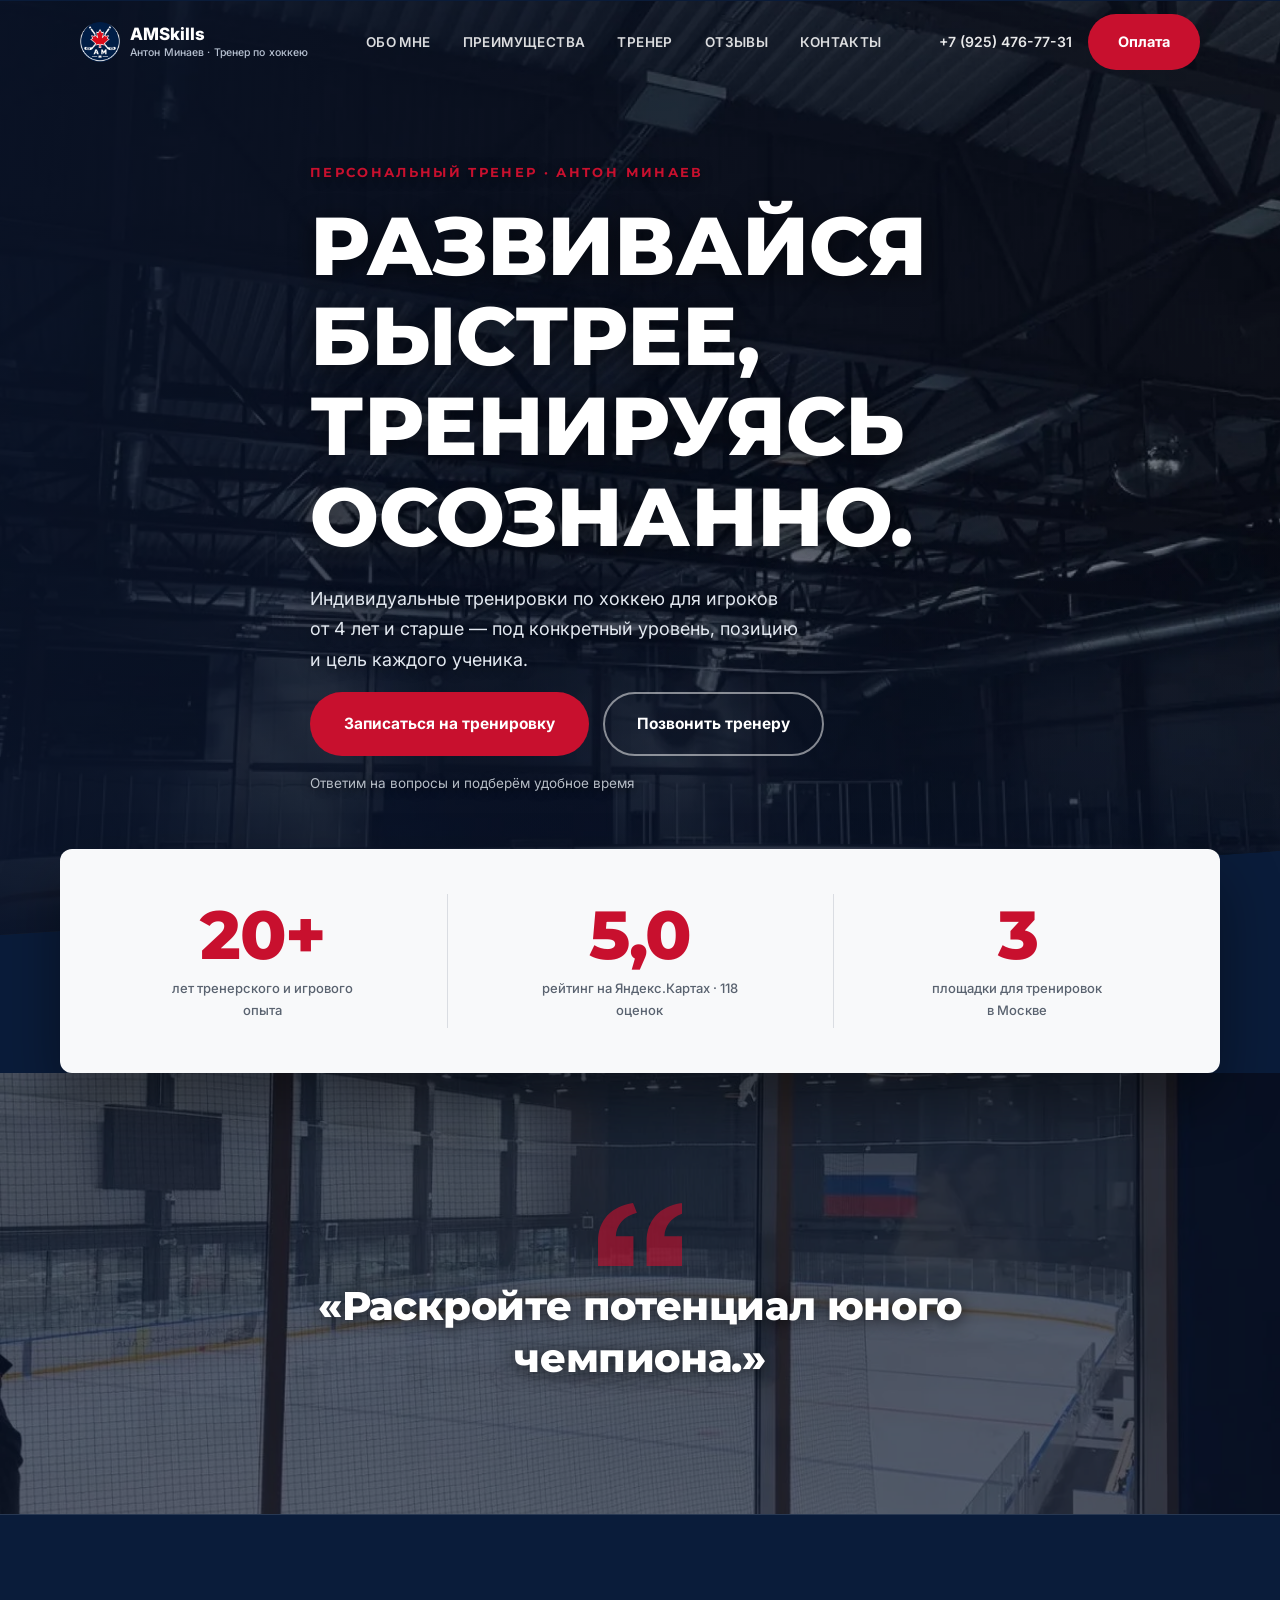
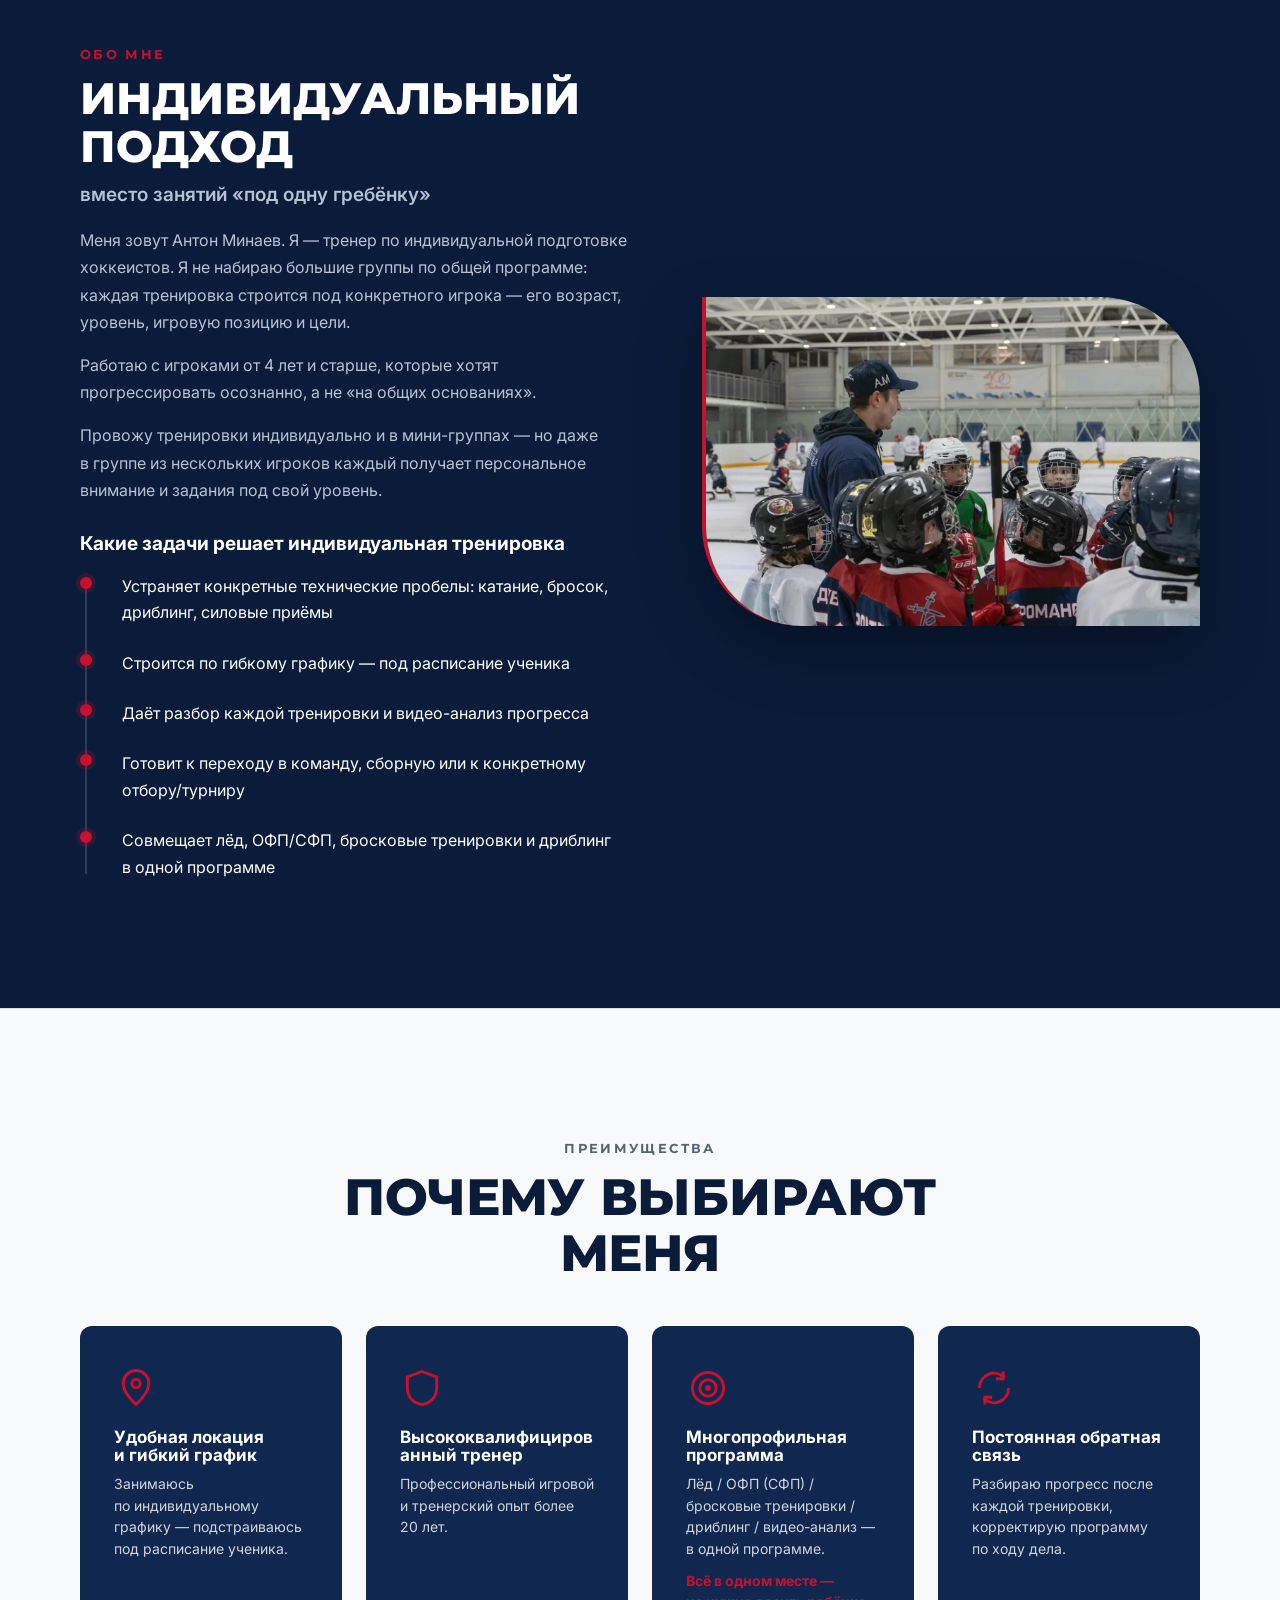
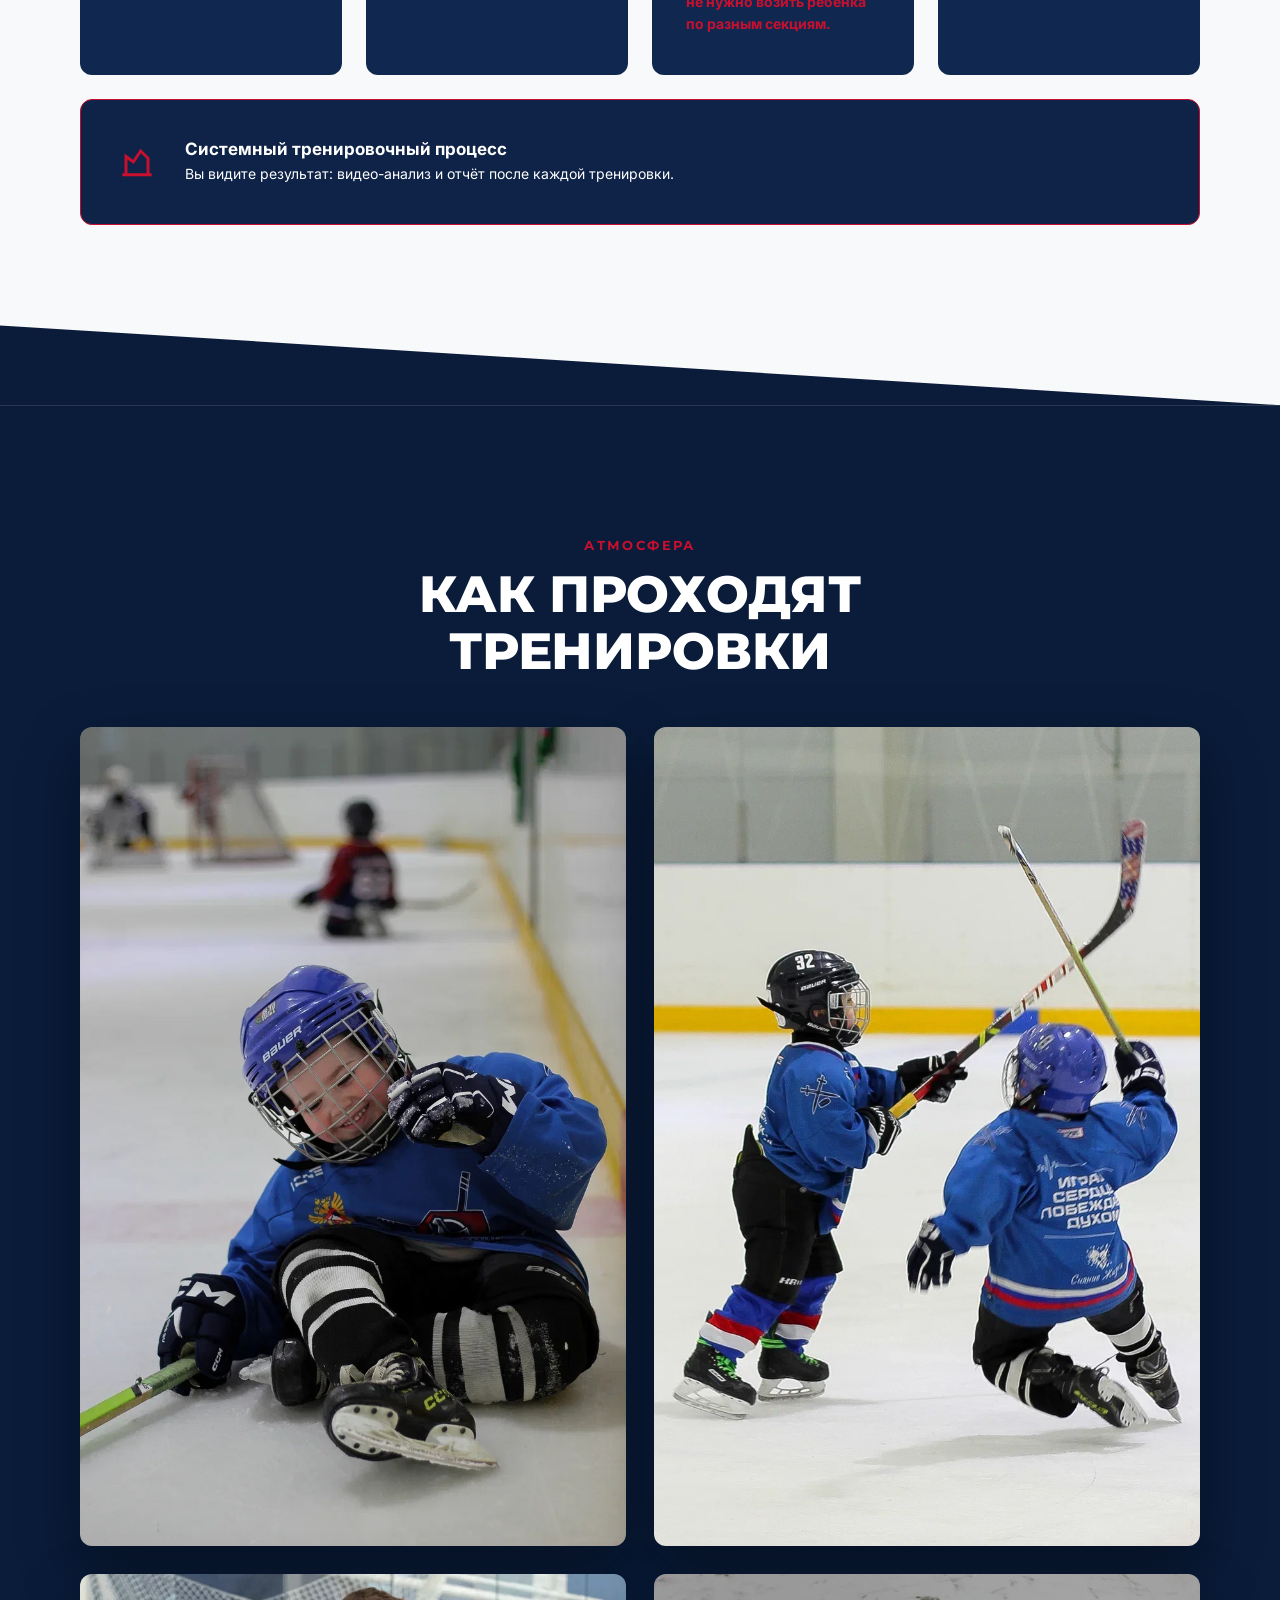
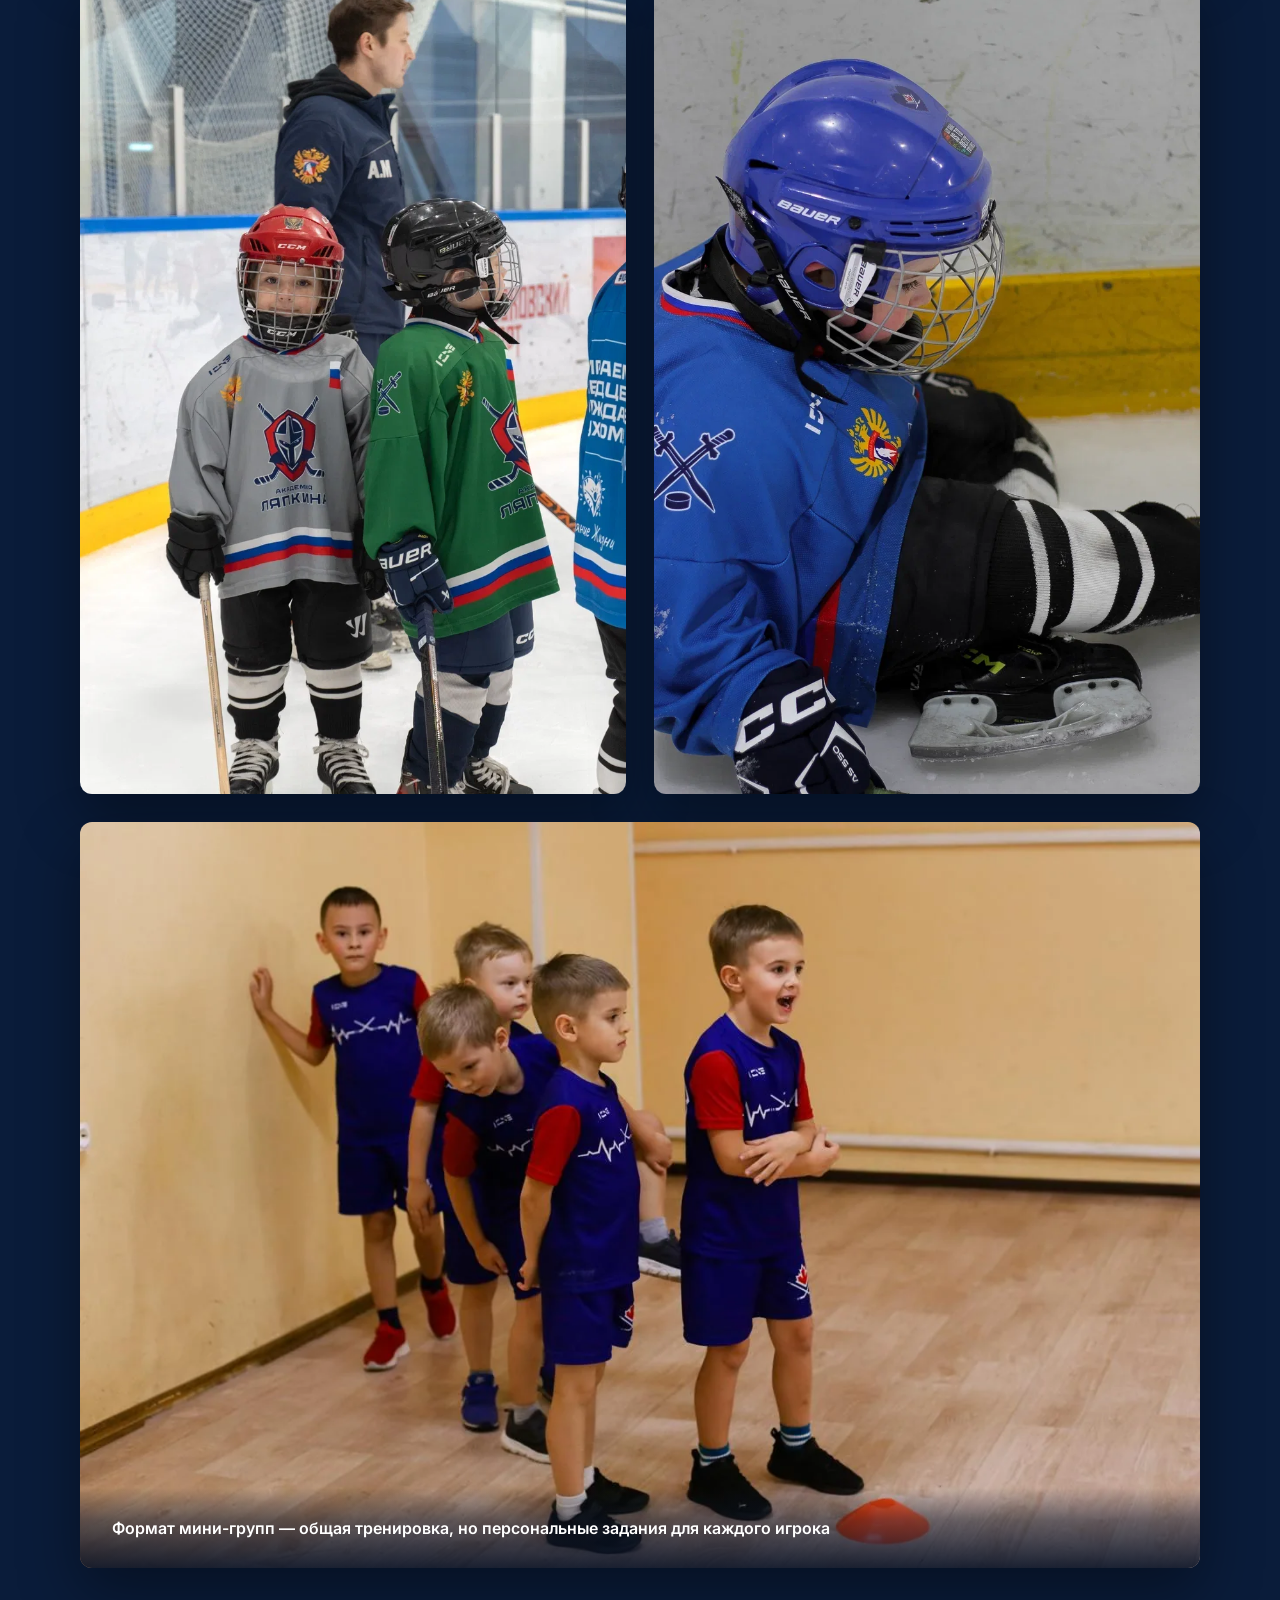
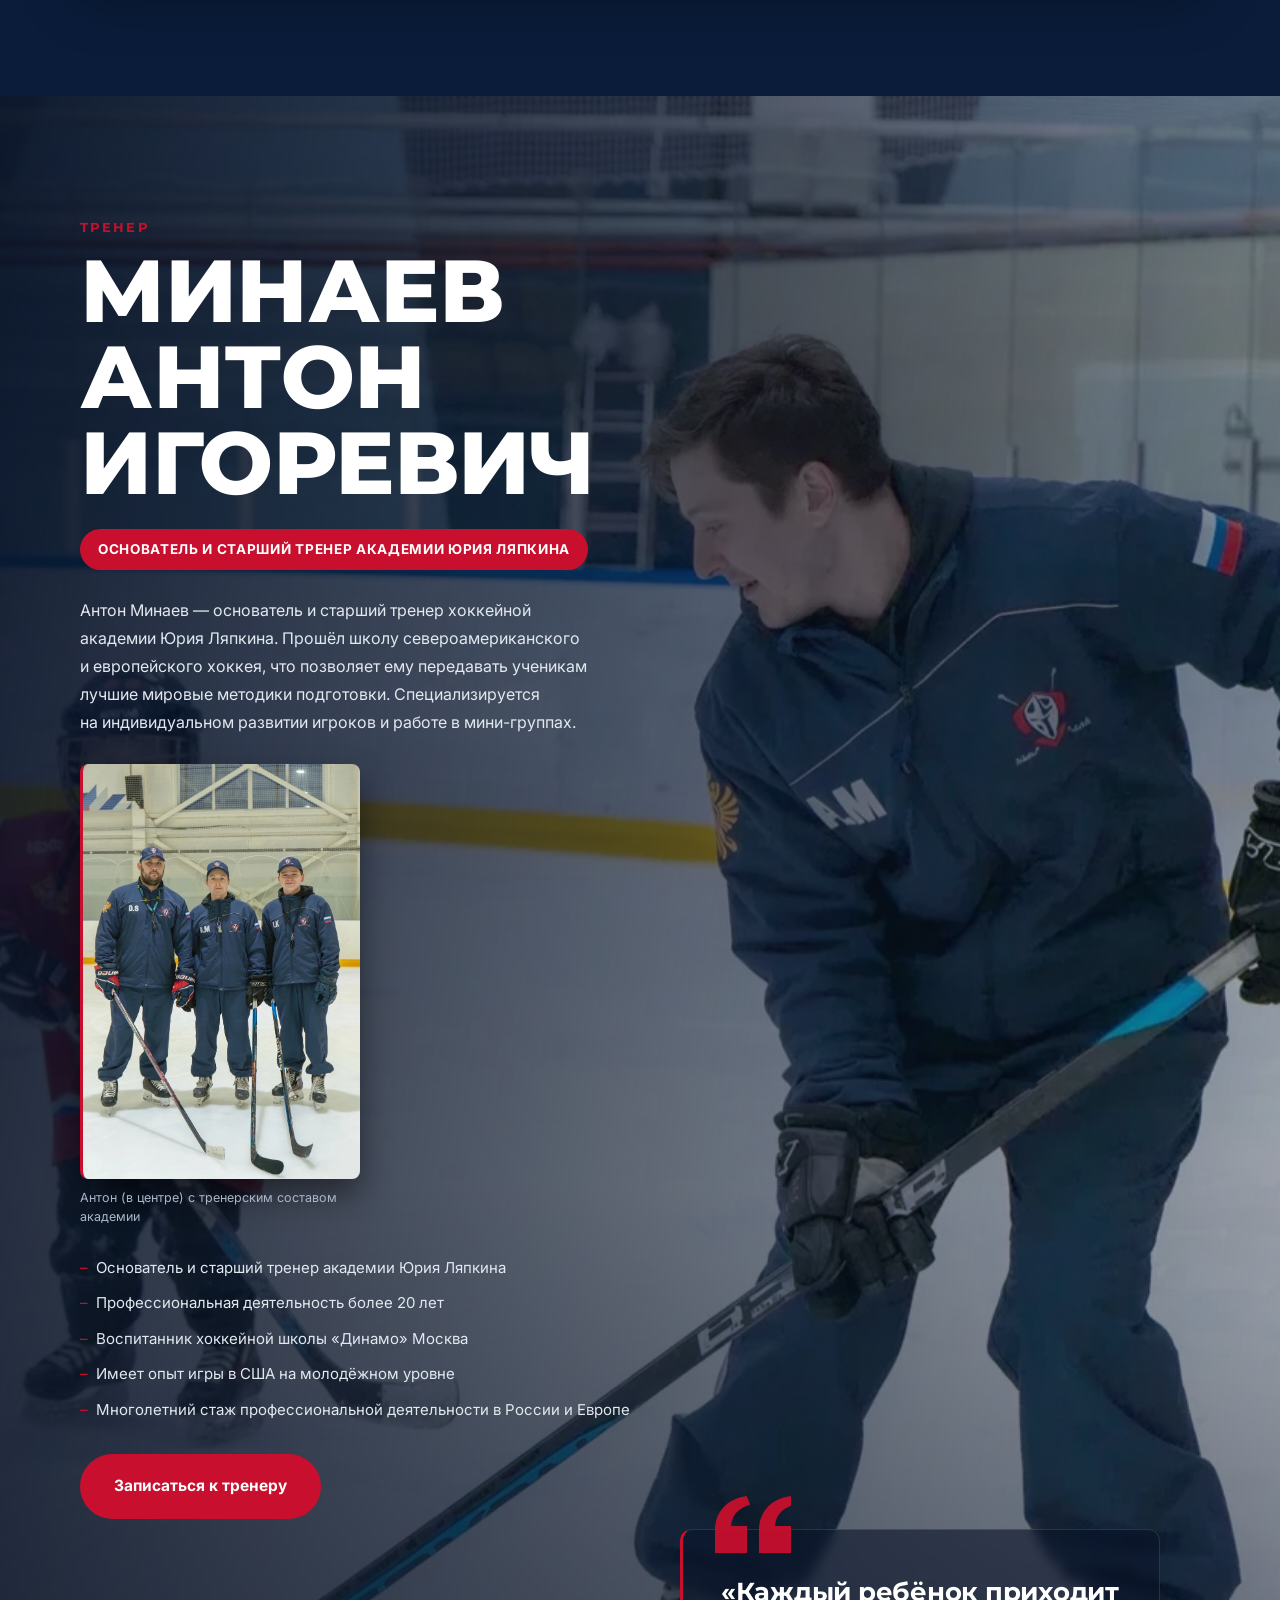
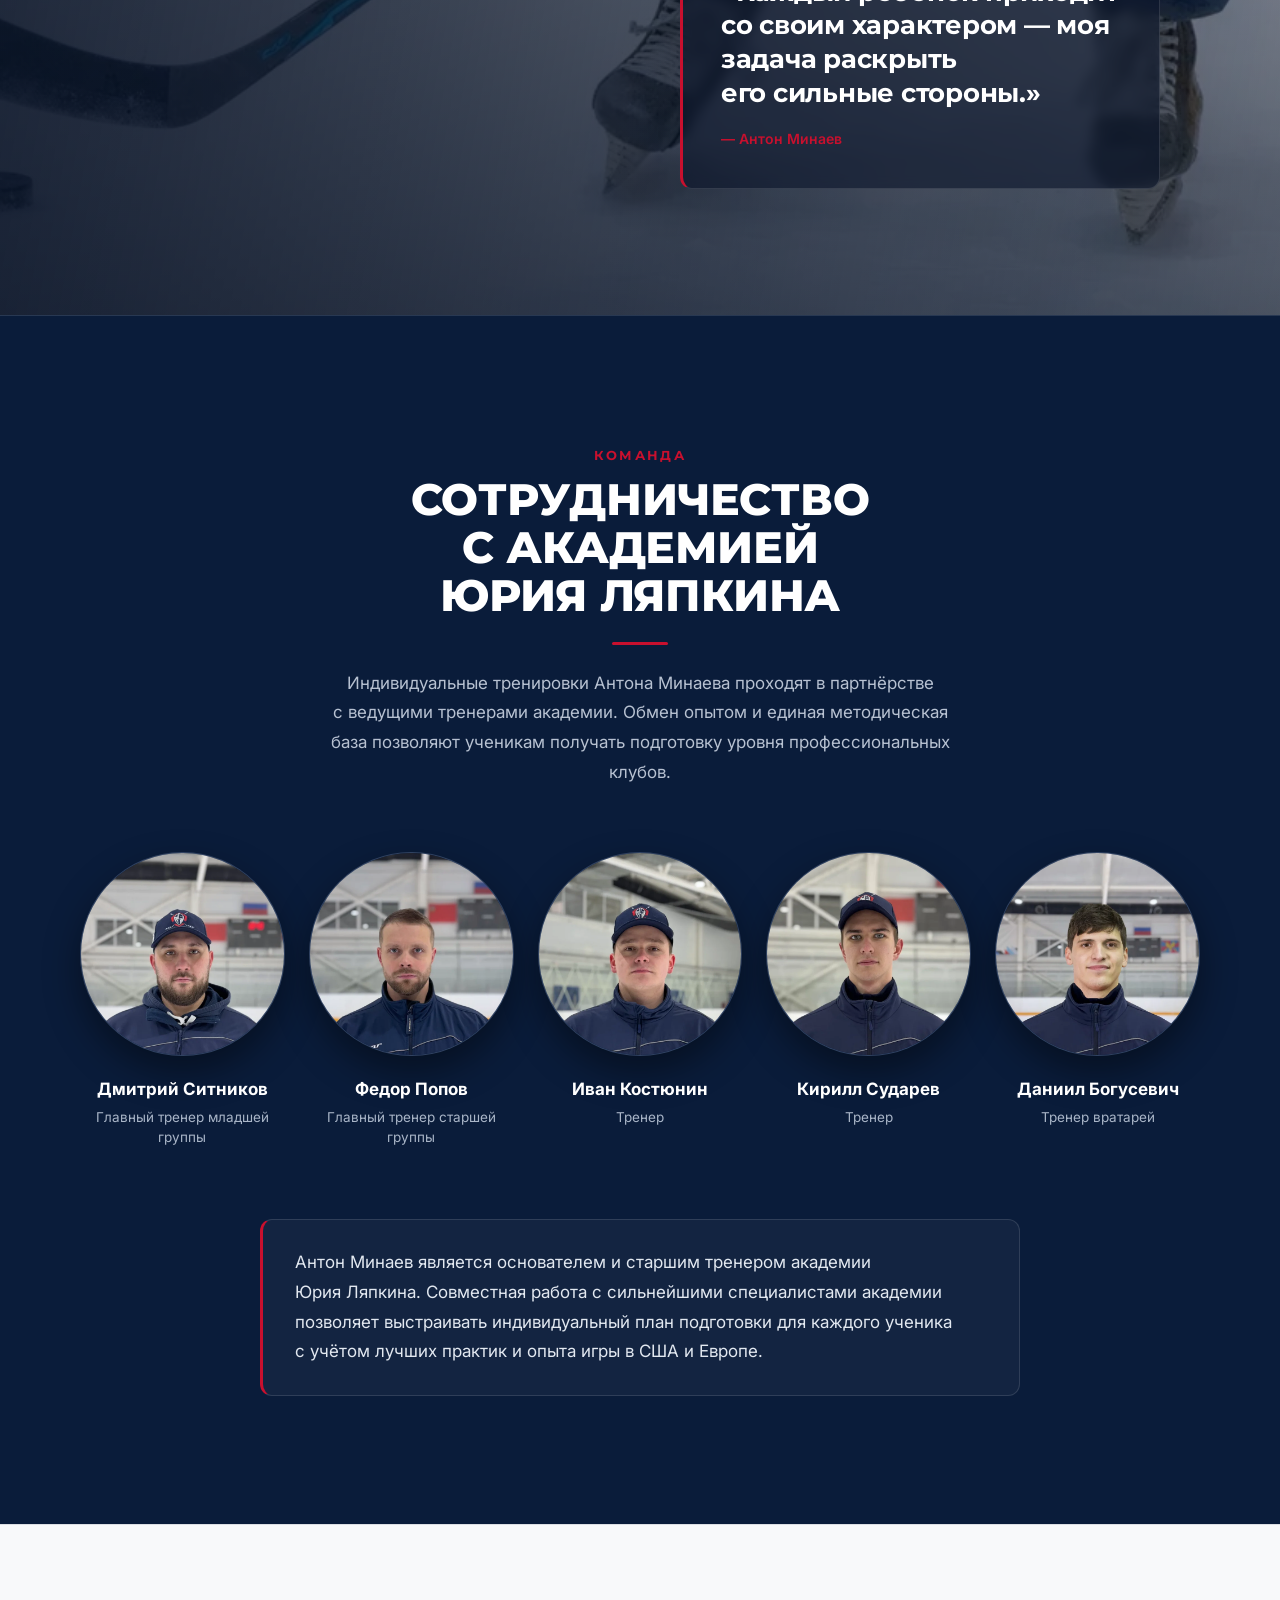
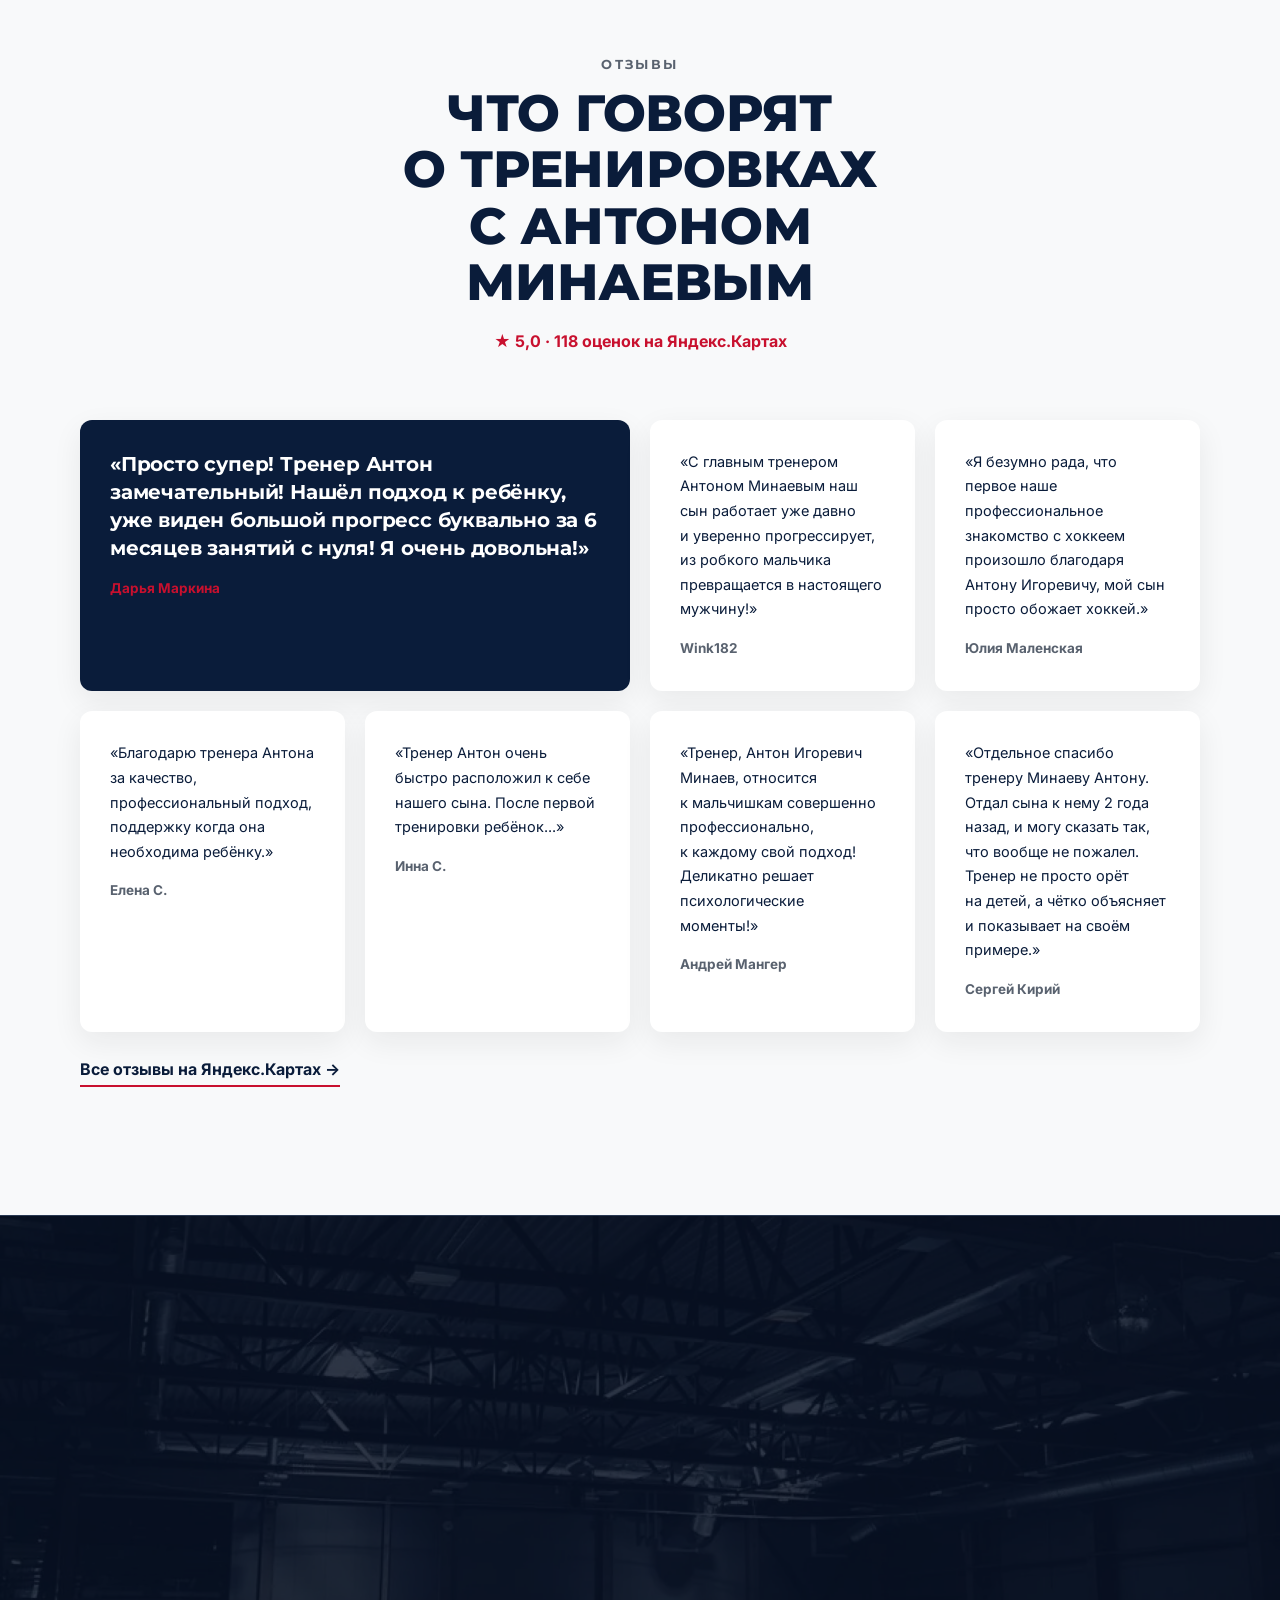
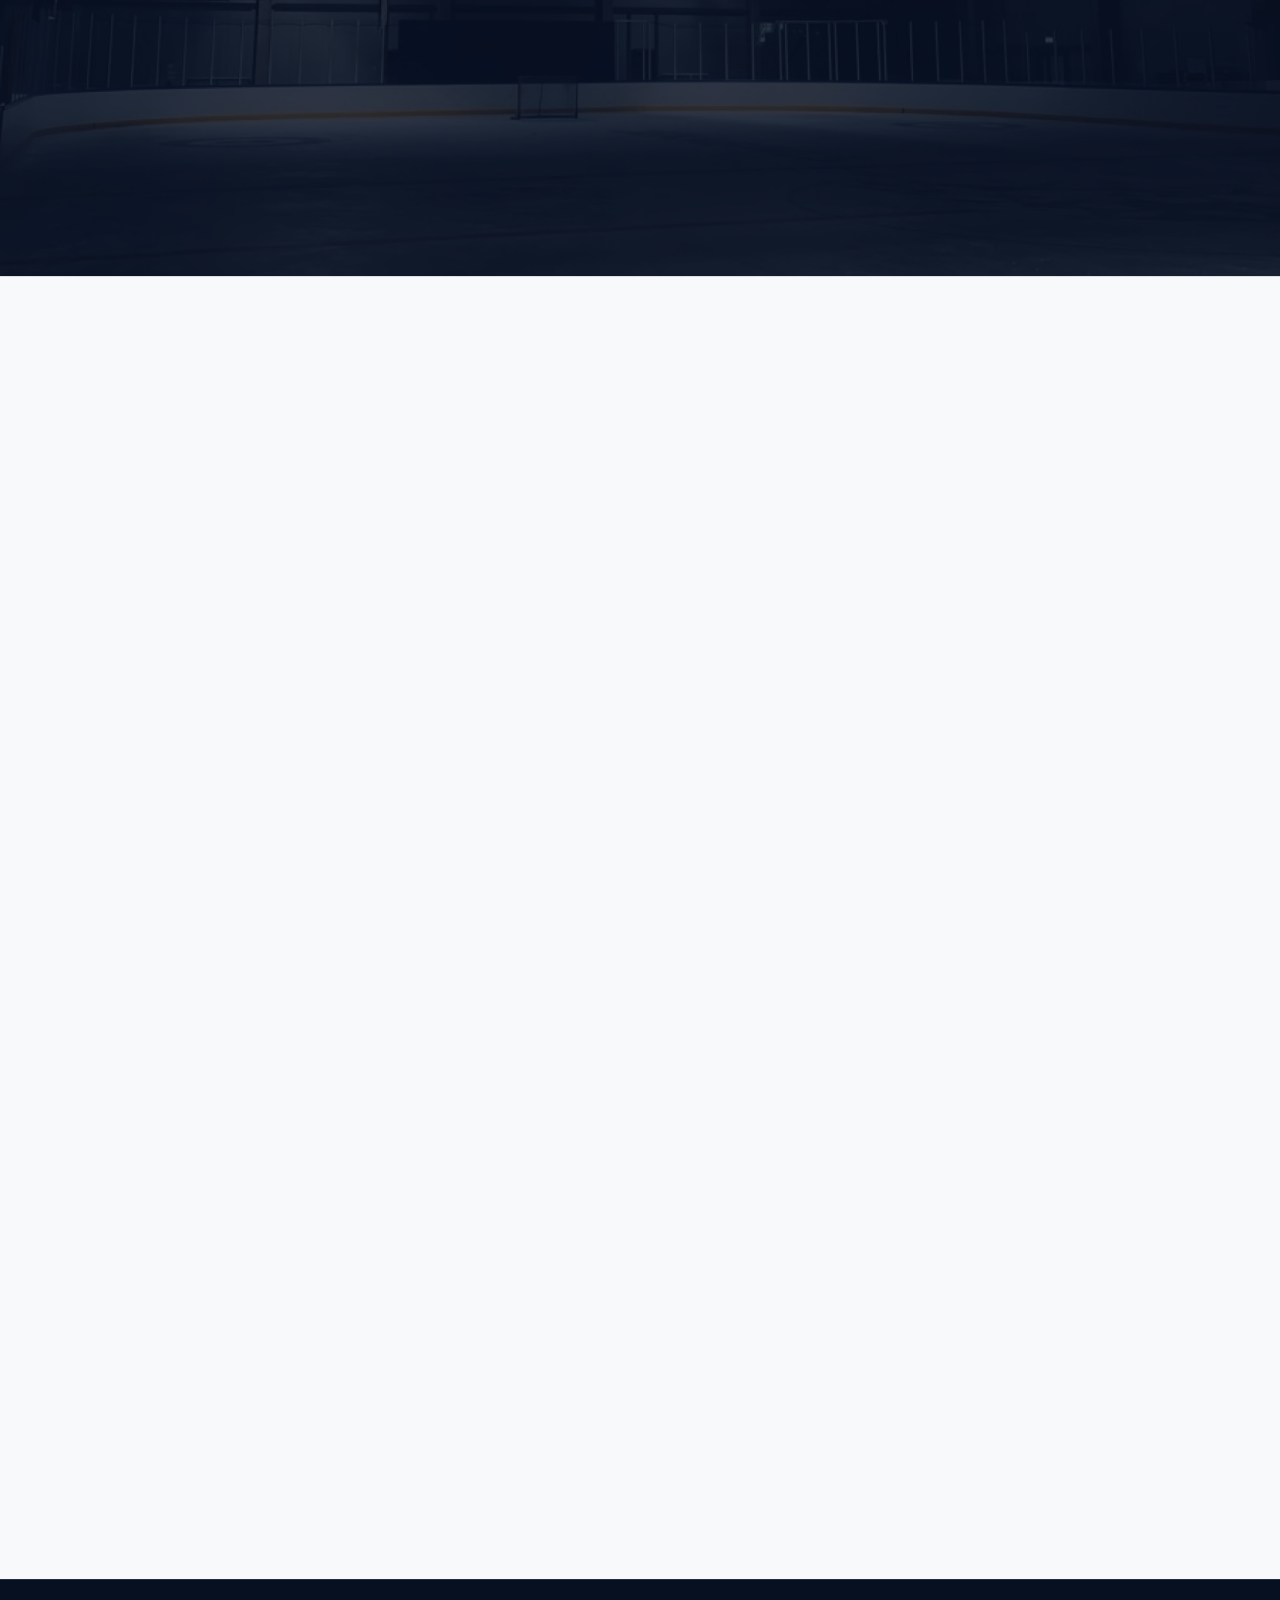
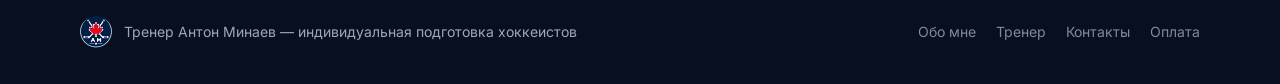
==== commit 9abe31bc: "Новый блок «Сотрудничество с Академией Юрия Ляпкина» с сеткой из 5 тренеров - Заголовок, красная лин" ====
--- a/index.html
+++ b/index.html
@@ -8,7 +8,7 @@
 <link rel="preconnect" href="https://fonts.googleapis.com">
 <link rel="preconnect" href="https://fonts.gstatic.com" crossorigin>
 <link href="https://fonts.googleapis.com/css2?family=Montserrat:wght@600;700;800&family=Inter:wght@400;500;600;700&display=swap" rel="stylesheet">
-<link rel="stylesheet" href="css/styles.css?v=26">
+<link rel="stylesheet" href="css/styles.css?v=28">
 </head>
 <body>
 
@@ -240,6 +240,57 @@
     </div>
   </section>
 
+  <!-- СОТРУДНИЧЕСТВО С АКАДЕМИЕЙ ЛЯПКИНА -->
+  <section class="section partner-section" id="academy">
+    <div class="container">
+      <div class="section-head-center partner-head" data-animate="fade-up">
+        <p class="section-kicker script-accent">Команда</p>
+        <h2>Сотрудничество с&nbsp;Академией Юрия&nbsp;Ляпкина</h2>
+        <span class="accent-rule" aria-hidden="true"></span>
+        <p class="partner-lead">
+          Индивидуальные тренировки Антона Минаева проходят в&nbsp;партнёрстве с&nbsp;ведущими
+          тренерами академии. Обмен опытом и&nbsp;единая методическая база позволяют ученикам
+          получать подготовку уровня профессиональных клубов.
+        </p>
+      </div>
+
+      <div class="team-grid">
+        <article class="team-card" data-animate="fade-up">
+          <img class="team-photo" src="img/coach-1.webp" alt="Дмитрий Ситников — главный тренер младшей группы" width="720" height="912" loading="lazy">
+          <h3 class="team-name">Дмитрий Ситников</h3>
+          <p class="team-role">Главный тренер младшей группы</p>
+        </article>
+        <article class="team-card" data-animate="fade-up" style="--d:1">
+          <img class="team-photo" src="img/coach-2.webp" alt="Федор Попов — главный тренер старшей группы" width="720" height="912" loading="lazy">
+          <h3 class="team-name">Федор Попов</h3>
+          <p class="team-role">Главный тренер старшей группы</p>
+        </article>
+        <article class="team-card" data-animate="fade-up" style="--d:2">
+          <img class="team-photo" src="img/coach-3.webp" alt="Иван Костюнин — тренер" width="720" height="912" loading="lazy">
+          <h3 class="team-name">Иван Костюнин</h3>
+          <p class="team-role">Тренер</p>
+        </article>
+        <article class="team-card" data-animate="fade-up" style="--d:3">
+          <img class="team-photo" src="img/coach-4.webp" alt="Кирилл Сударев — тренер" width="720" height="912" loading="lazy">
+          <h3 class="team-name">Кирилл Сударев</h3>
+          <p class="team-role">Тренер</p>
+        </article>
+        <article class="team-card" data-animate="fade-up" style="--d:4">
+          <img class="team-photo" src="img/coach-5.webp" alt="Даниил Богусевич — тренер вратарей" width="720" height="912" loading="lazy">
+          <h3 class="team-name">Даниил Богусевич</h3>
+          <p class="team-role">Тренер вратарей</p>
+        </article>
+      </div>
+
+      <p class="partner-note" data-animate="fade-up">
+        Антон Минаев является основателем и&nbsp;старшим тренером академии Юрия&nbsp;Ляпкина.
+        Совместная работа с&nbsp;сильнейшими специалистами академии позволяет выстраивать
+        индивидуальный план подготовки для каждого ученика с&nbsp;учётом лучших практик
+        и&nbsp;опыта игры в&nbsp;США и&nbsp;Европе.
+      </p>
+    </div>
+  </section>
+
   <!-- ОТЗЫВЫ -->
   <section class="section section-muted" id="reviews">
     <div class="container">
--- a/css/styles.css
+++ b/css/styles.css
@@ -549,6 +549,81 @@
 @media (min-width: 860px) {
   .coach-layout { min-height: 660px; justify-content: center; }
   .coach-quote { margin-top: -40px; }
+}
+
+/* Academy partnership — minimal team grid: round portraits, no collage */
+.partner-head { max-width: 720px; }
+.partner-head h2 { font-size: clamp(24px, 3.4vw, 44px); }
+.accent-rule {
+  display: block;
+  width: 56px;
+  height: 3px;
+  margin: 22px auto 24px;
+  background: var(--color-accent);
+  border-radius: 2px;
+}
+.partner-lead {
+  max-width: 640px;
+  margin: 0 auto;
+  font-size: 17px;
+  line-height: 1.75;
+  color: var(--color-muted);
+}
+.team-grid {
+  display: flex;
+  flex-wrap: wrap;
+  justify-content: center;
+  gap: 40px 24px;
+  margin-top: 64px;
+}
+.team-card {
+  flex: 0 0 calc((100% - 96px) / 5);
+  text-align: center;
+}
+.team-photo {
+  display: block;
+  width: 100%;
+  height: auto;
+  aspect-ratio: 1 / 1;
+  object-fit: cover;
+  object-position: center 6%;
+  border-radius: 50%;
+  background: var(--color-bg-2);
+  border: 1px solid rgba(255,255,255,0.14);
+  box-shadow: 0 16px 36px rgba(0,0,0,0.42);
+  transition: transform 0.3s ease, border-color 0.3s ease;
+}
+.team-card:hover .team-photo { transform: translateY(-4px); border-color: rgba(200,16,46,0.7); }
+.team-name {
+  margin: 22px 0 6px;
+  font-family: var(--font-body);
+  font-size: 17px;
+  font-weight: 700;
+  letter-spacing: 0;
+  text-transform: none;
+  line-height: 1.3;
+  color: #fff;
+}
+.team-role { margin: 0; font-size: 13.5px; line-height: 1.5; color: var(--color-silver); }
+.partner-note {
+  max-width: 760px;
+  margin: 72px auto 0;
+  padding: 28px 32px;
+  font-size: 17px;
+  line-height: 1.75;
+  color: #e2e8f0;
+  background: rgba(255,255,255,0.04);
+  border: 1px solid var(--color-border);
+  border-left: 3px solid var(--color-accent);
+  border-radius: var(--radius);
+}
+@media (max-width: 1000px) {
+  .team-card { flex-basis: calc((100% - 48px) / 3); }
+}
+@media (max-width: 700px) {
+  .team-grid { gap: 36px; margin-top: 44px; }
+  .team-card { flex-basis: 100%; max-width: 240px; }
+  .partner-note { margin-top: 52px; padding: 22px; font-size: 16px; }
 }
 
 /* Reviews */
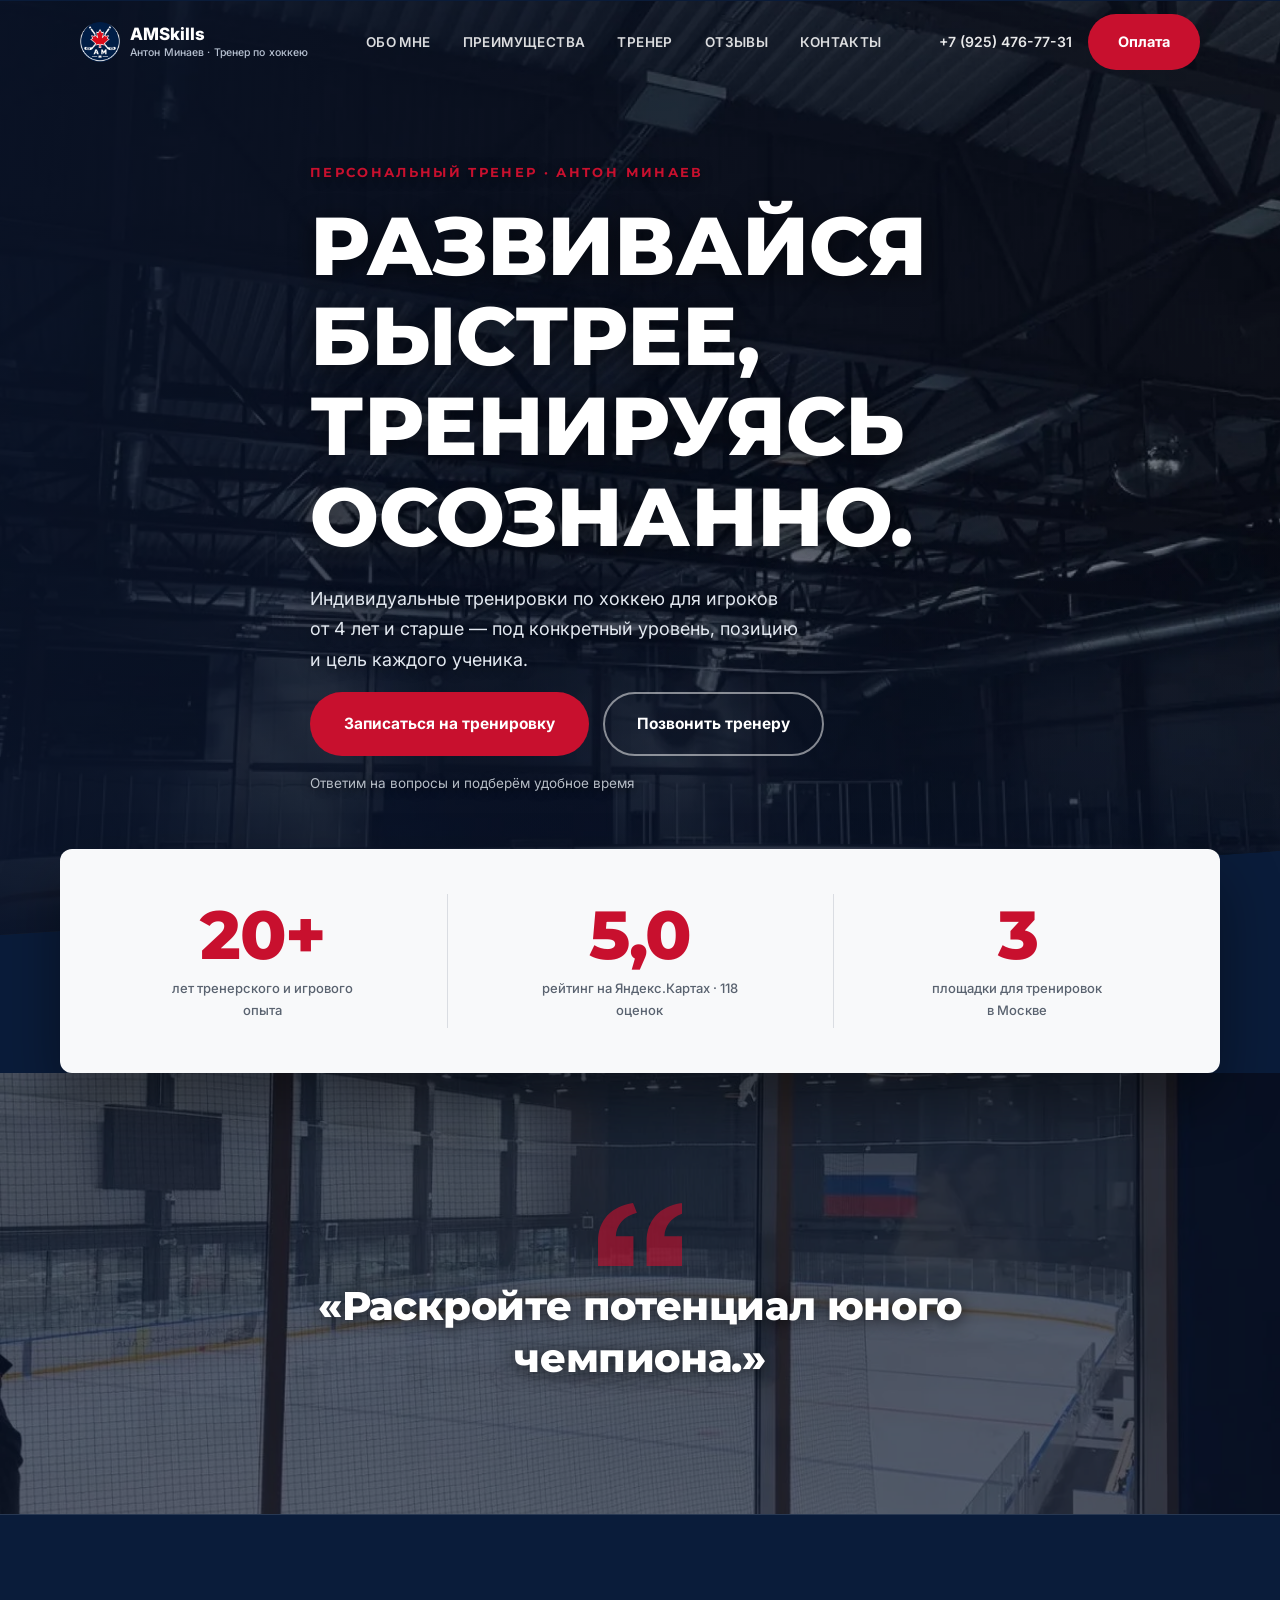
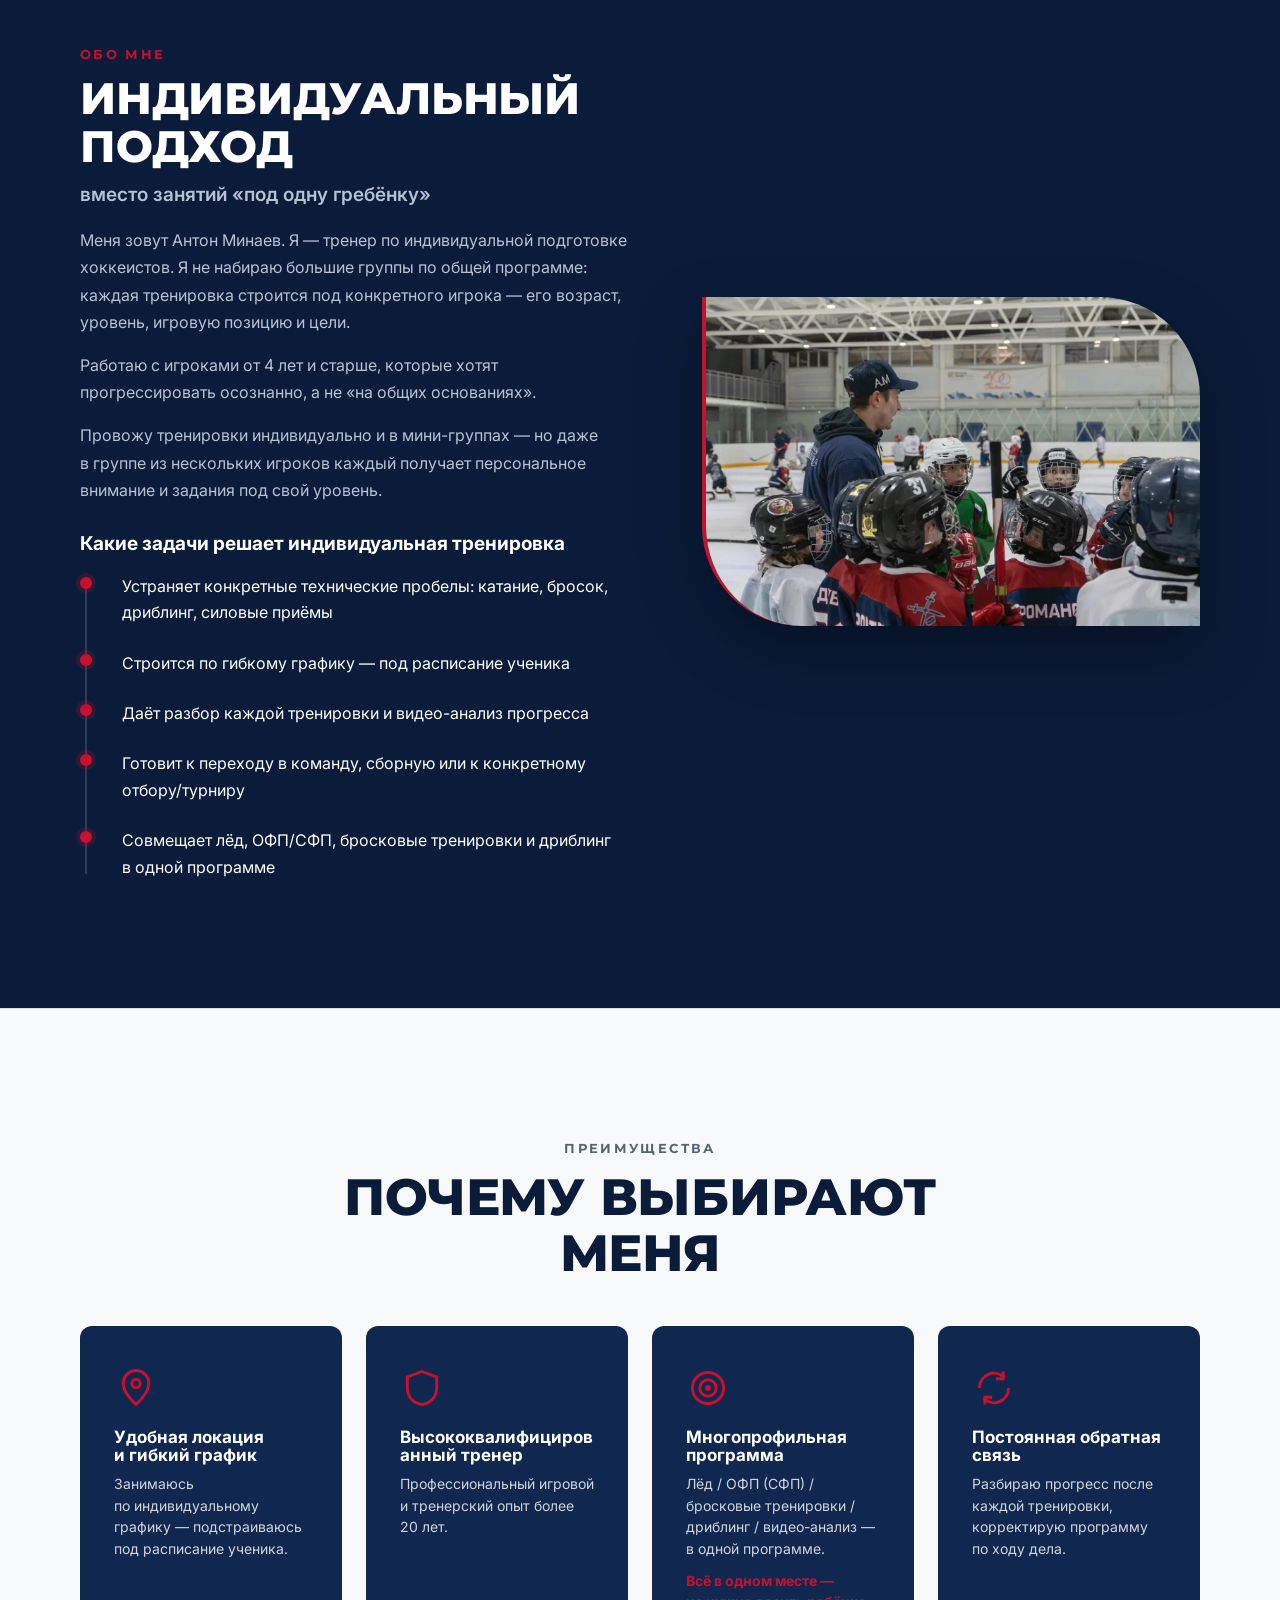
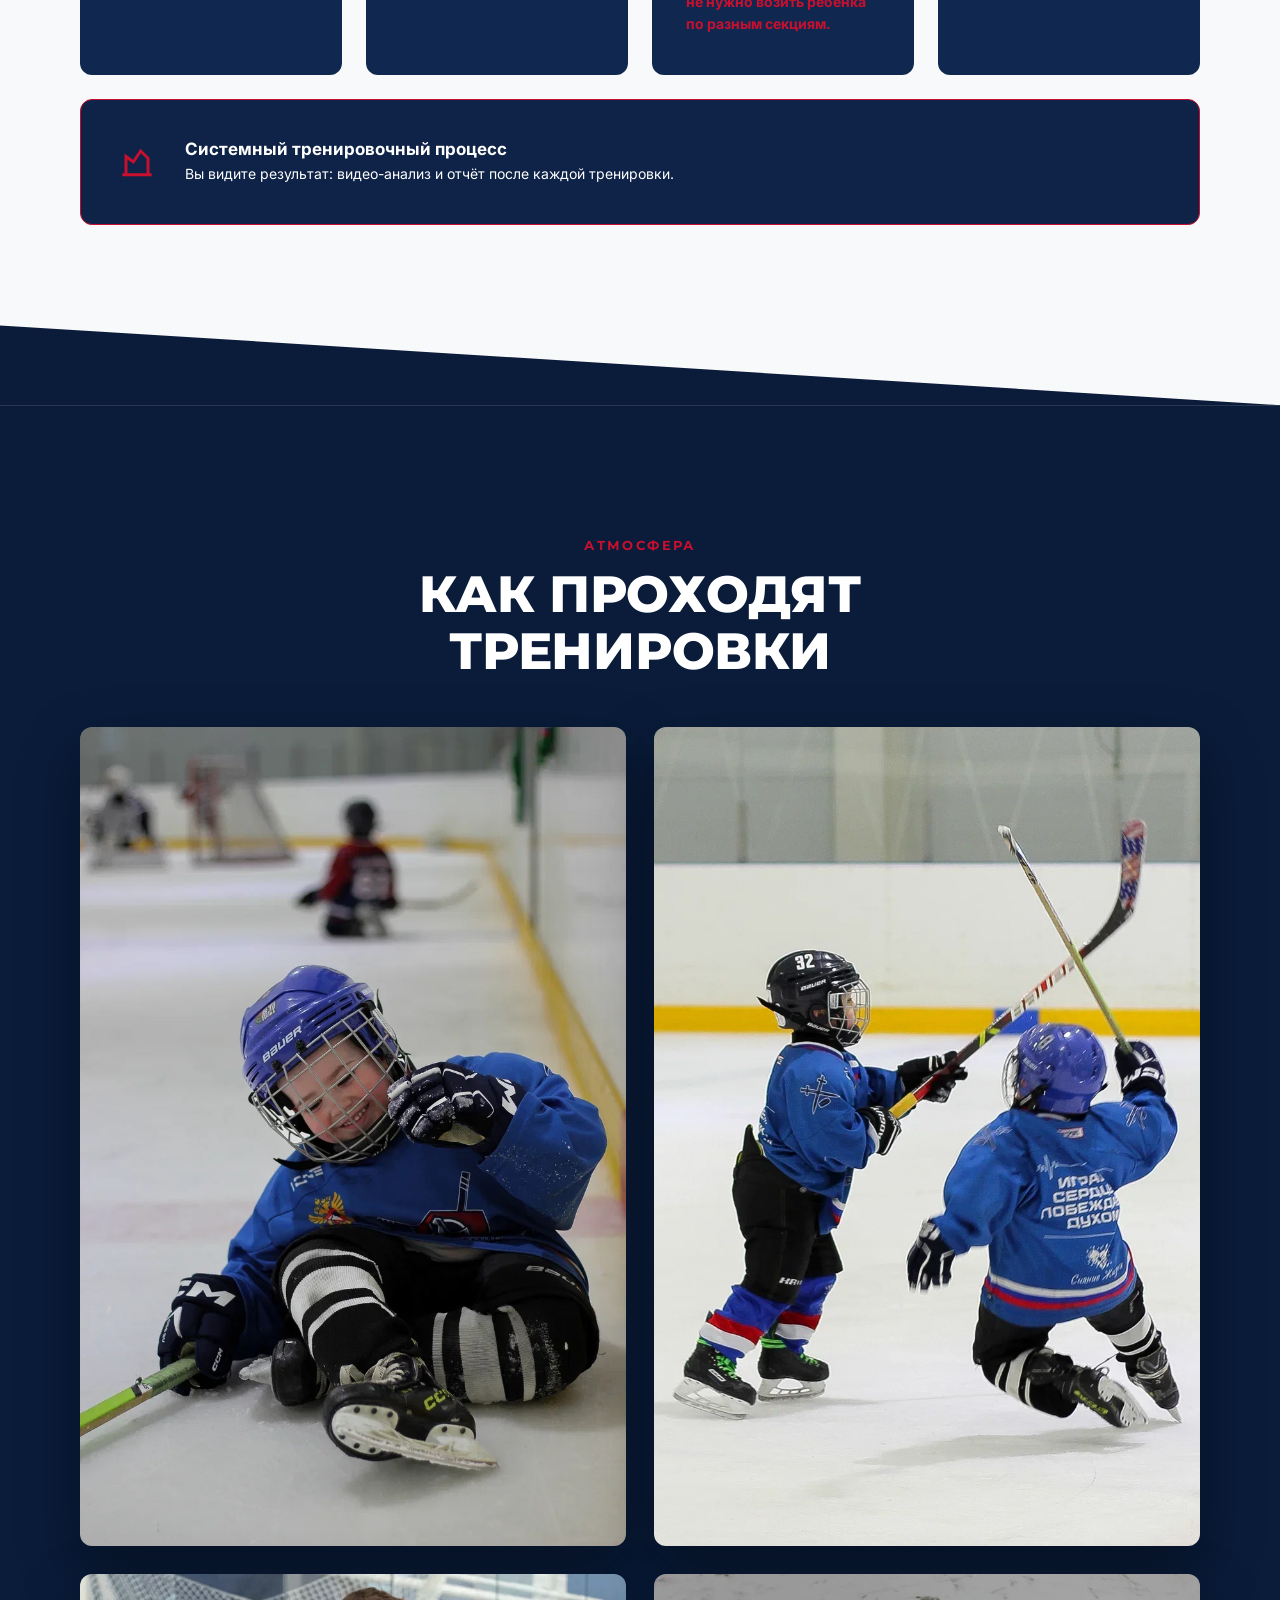
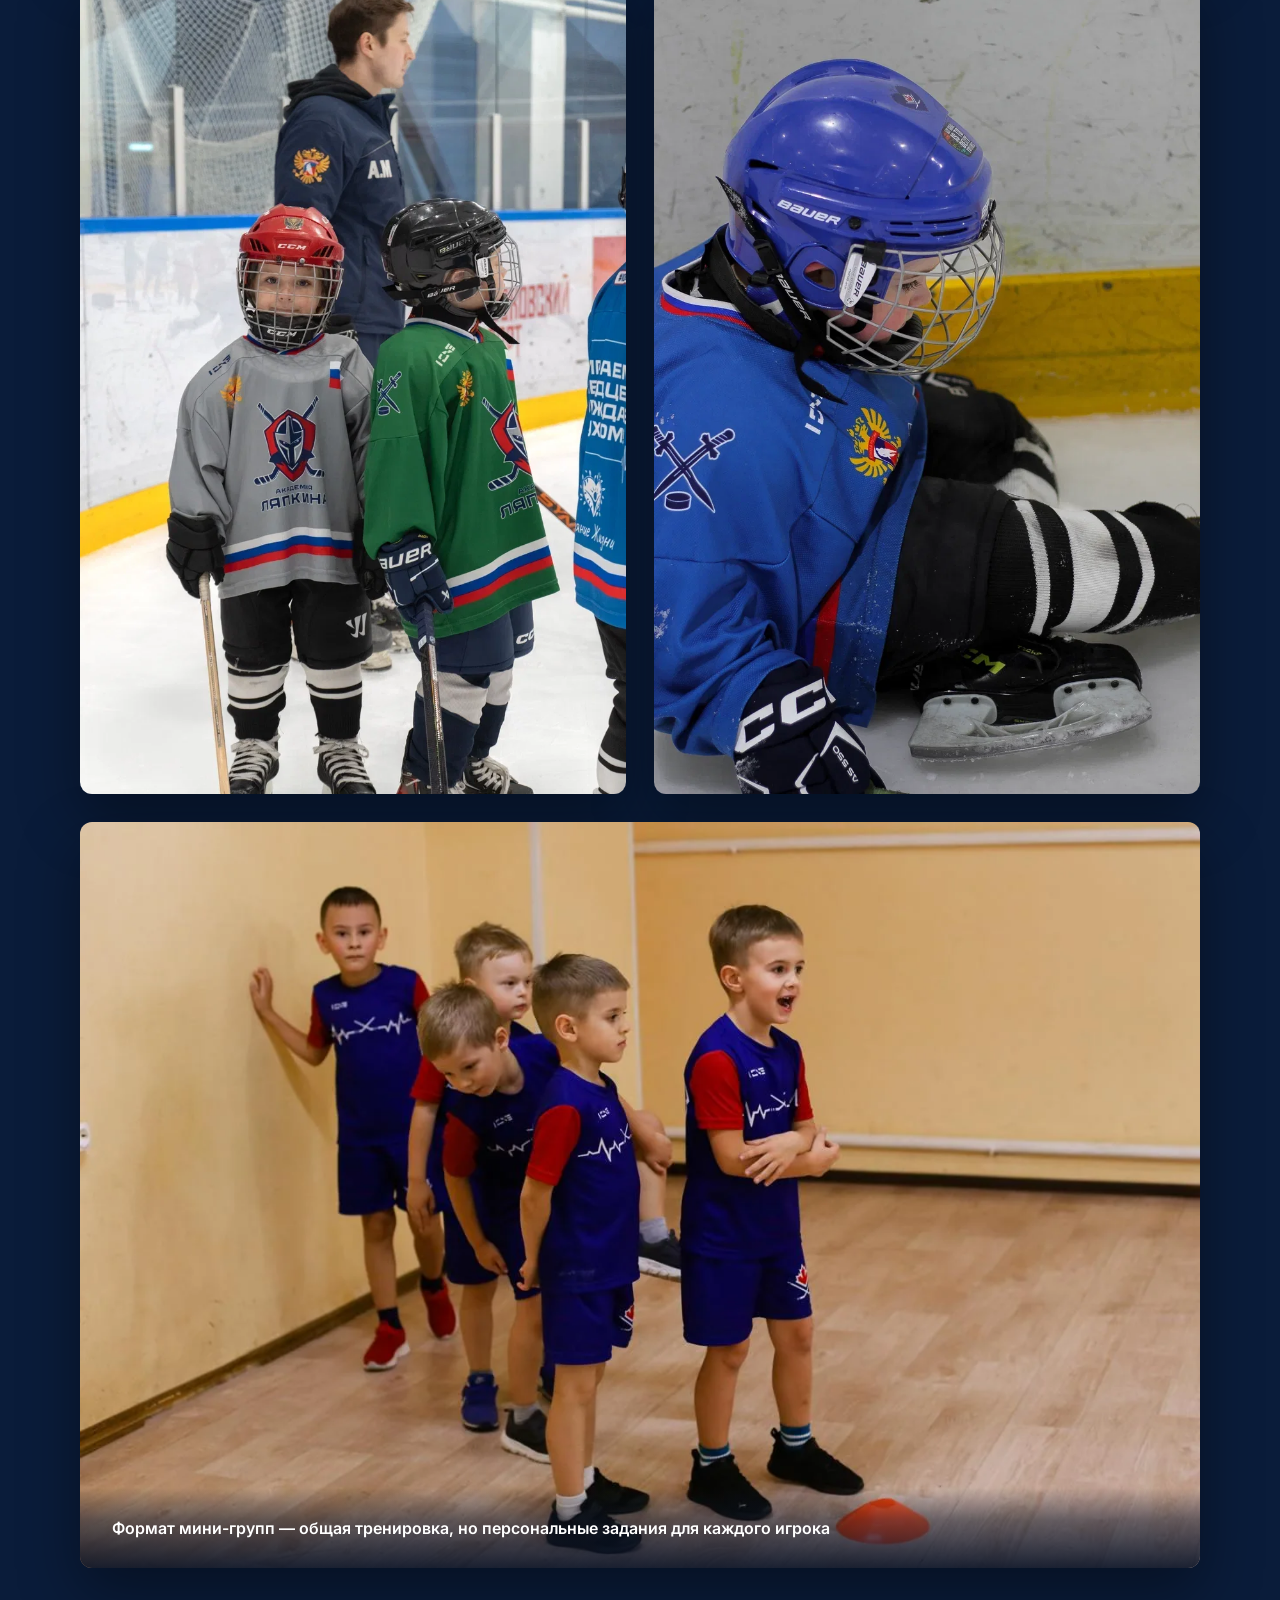
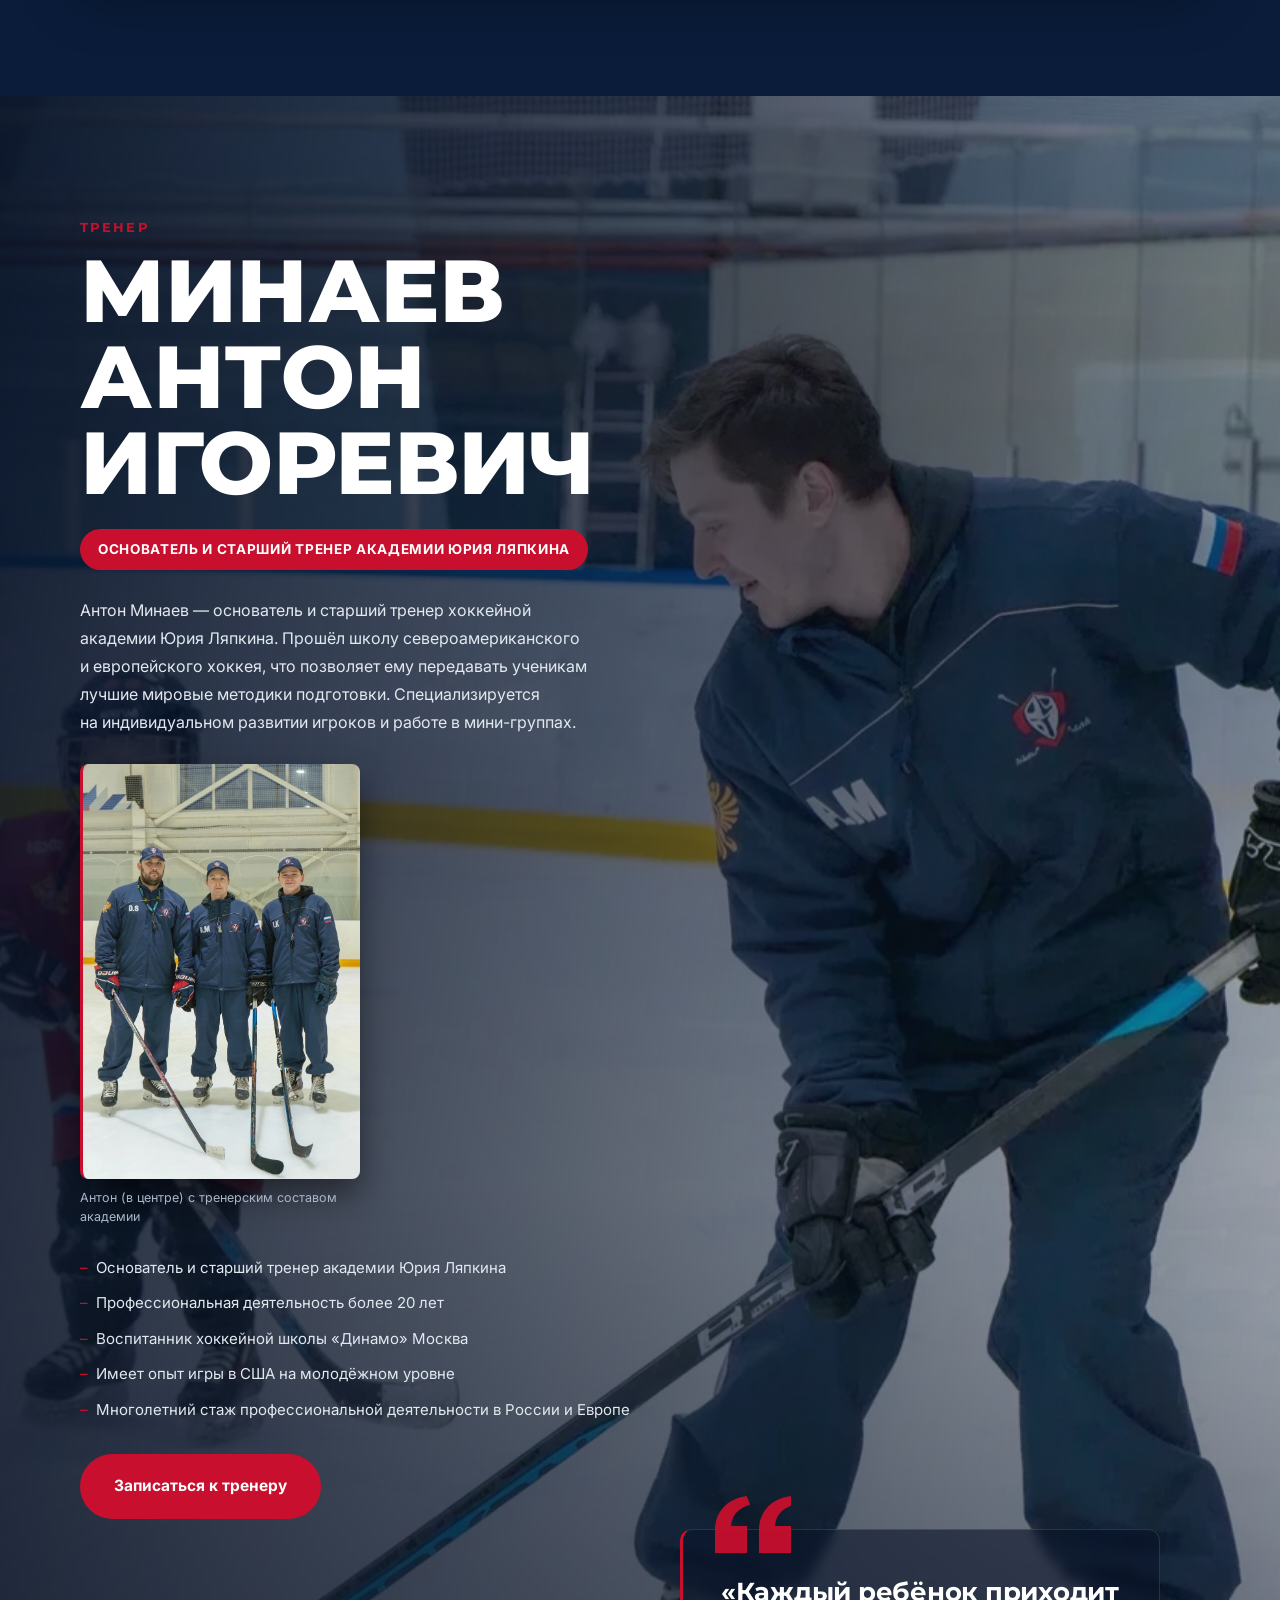
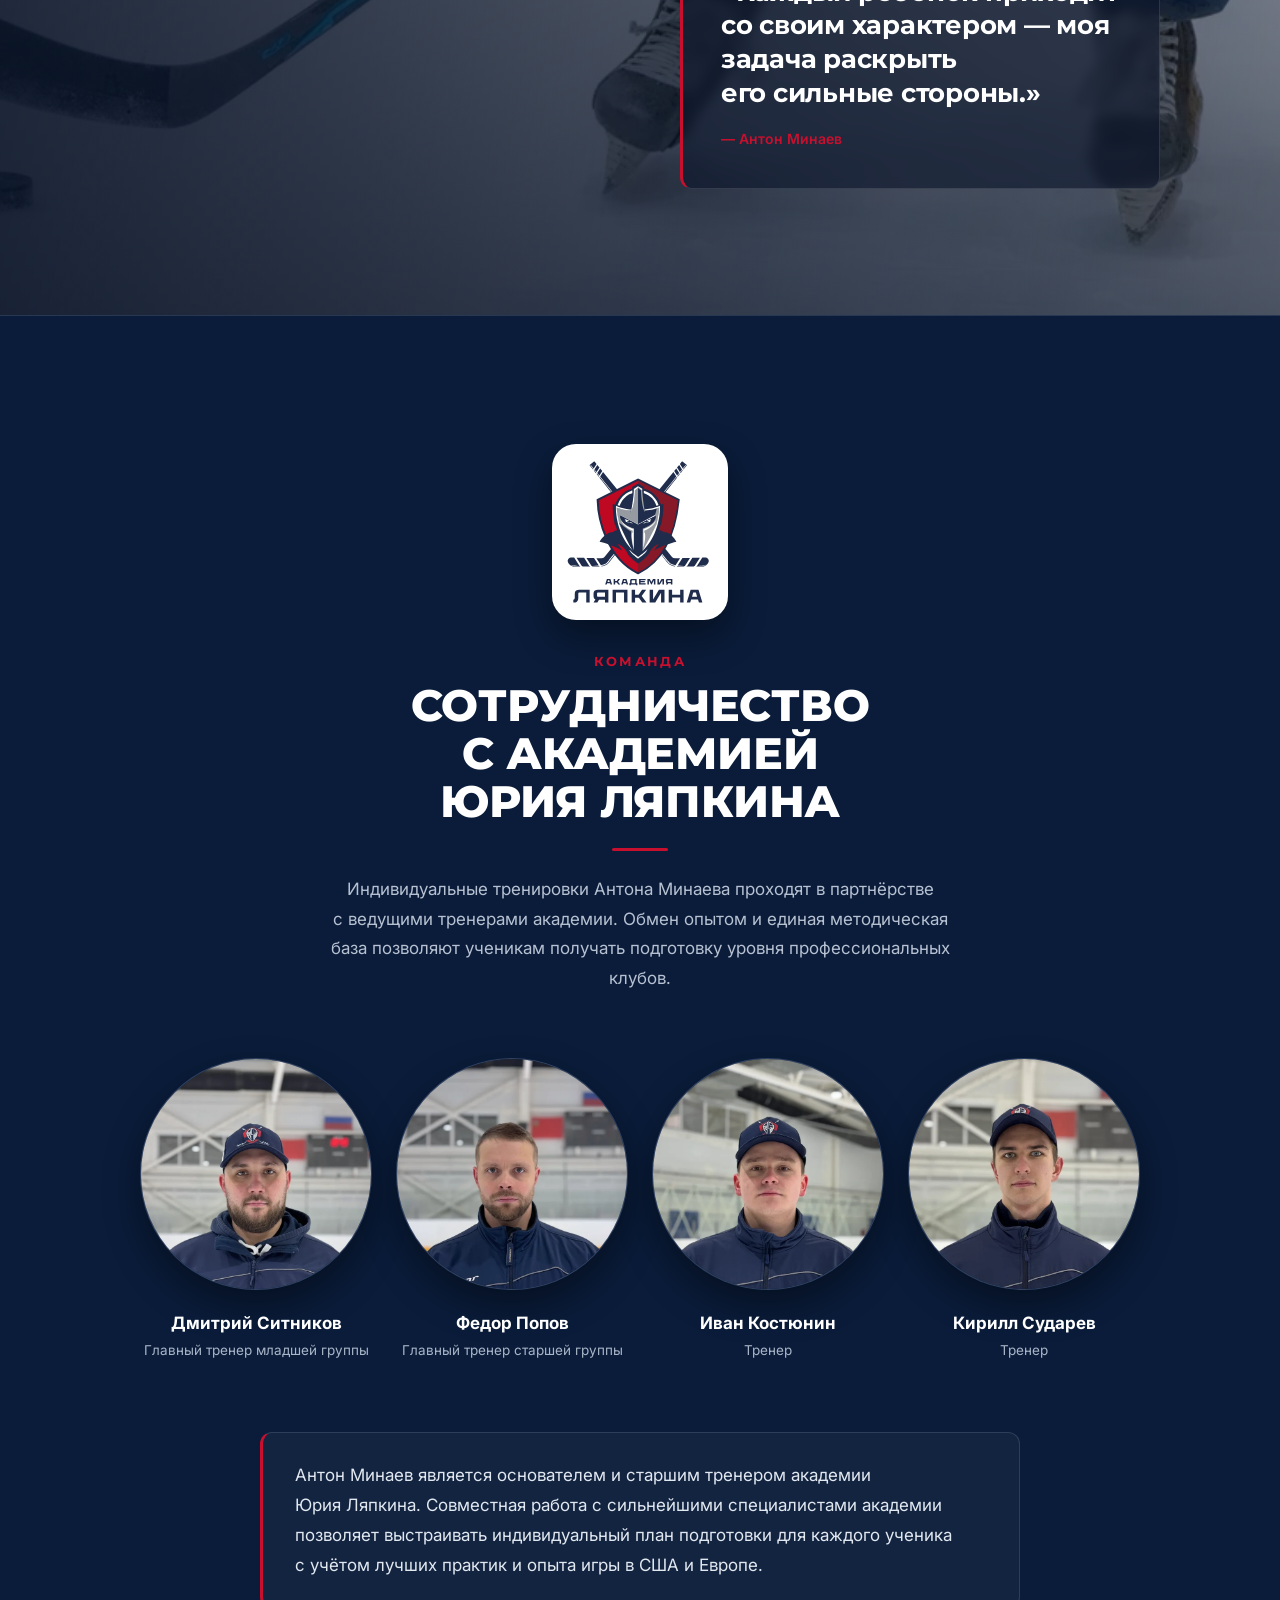
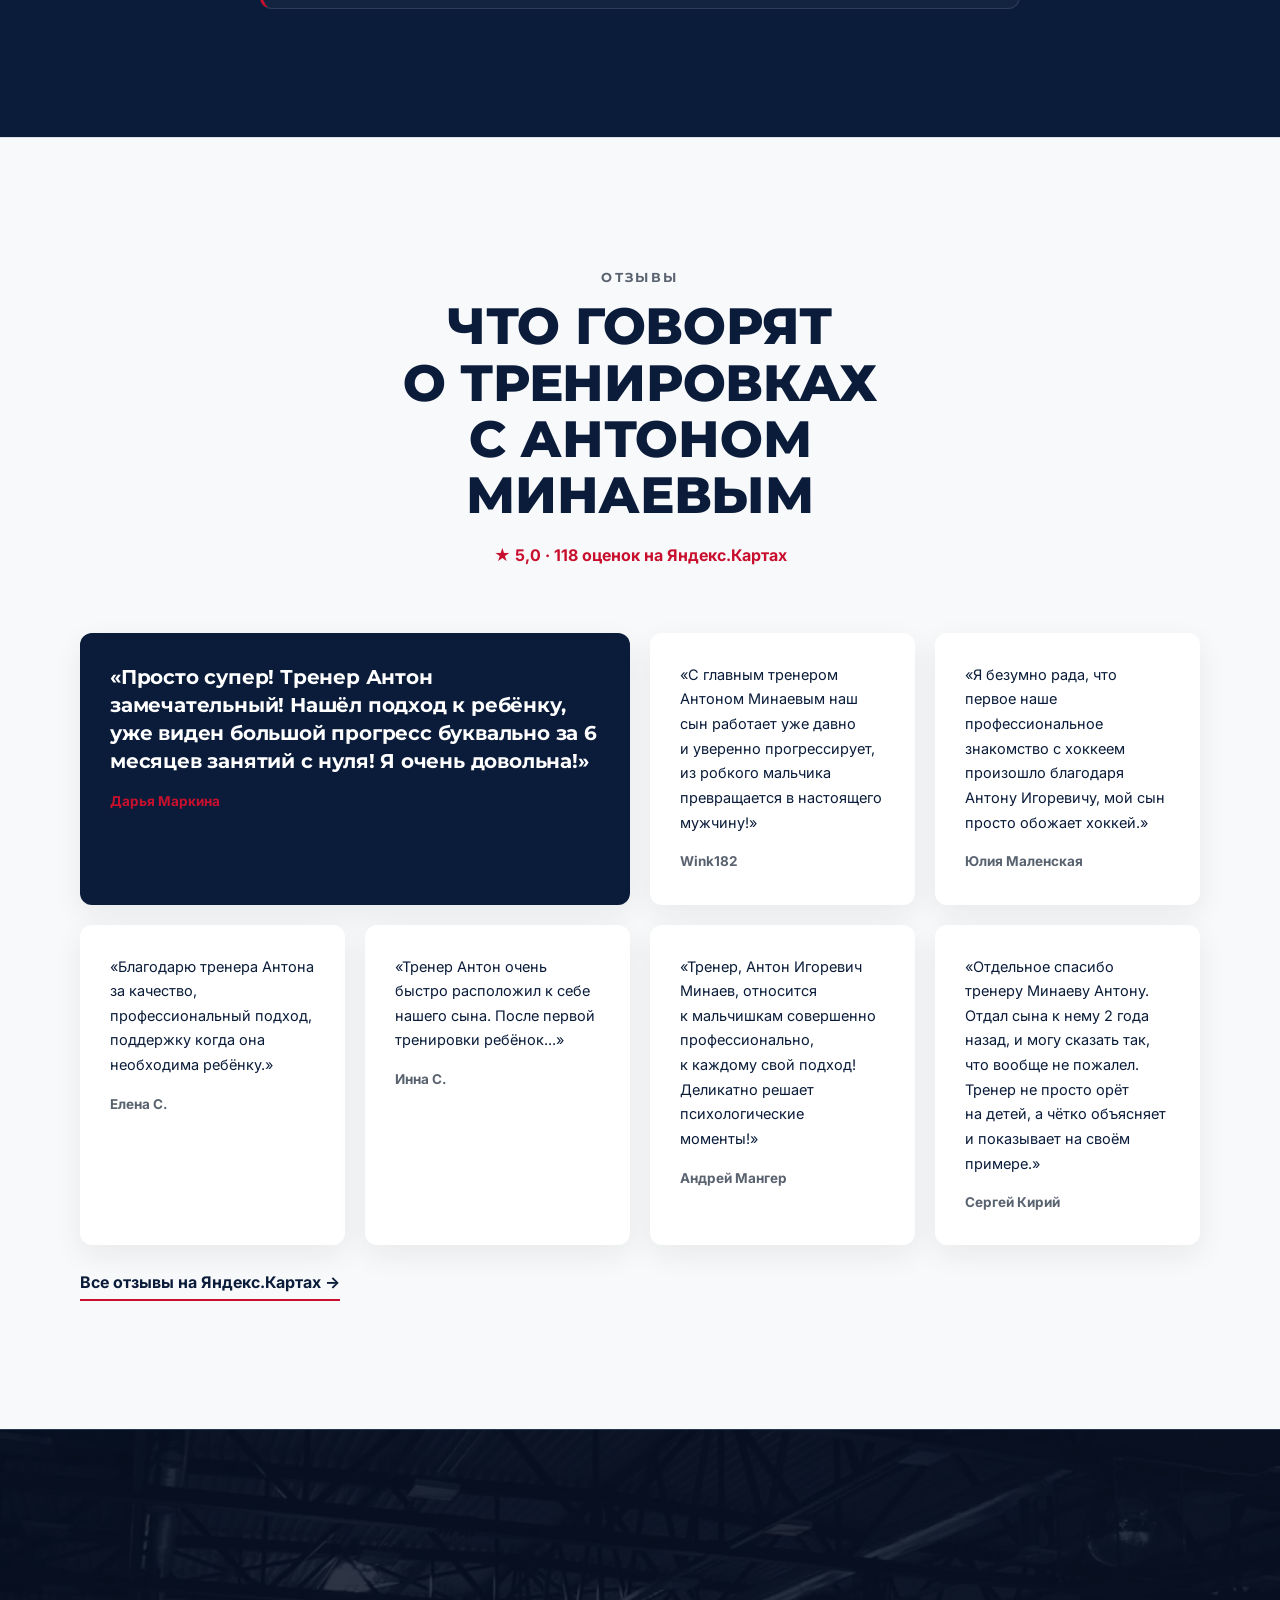
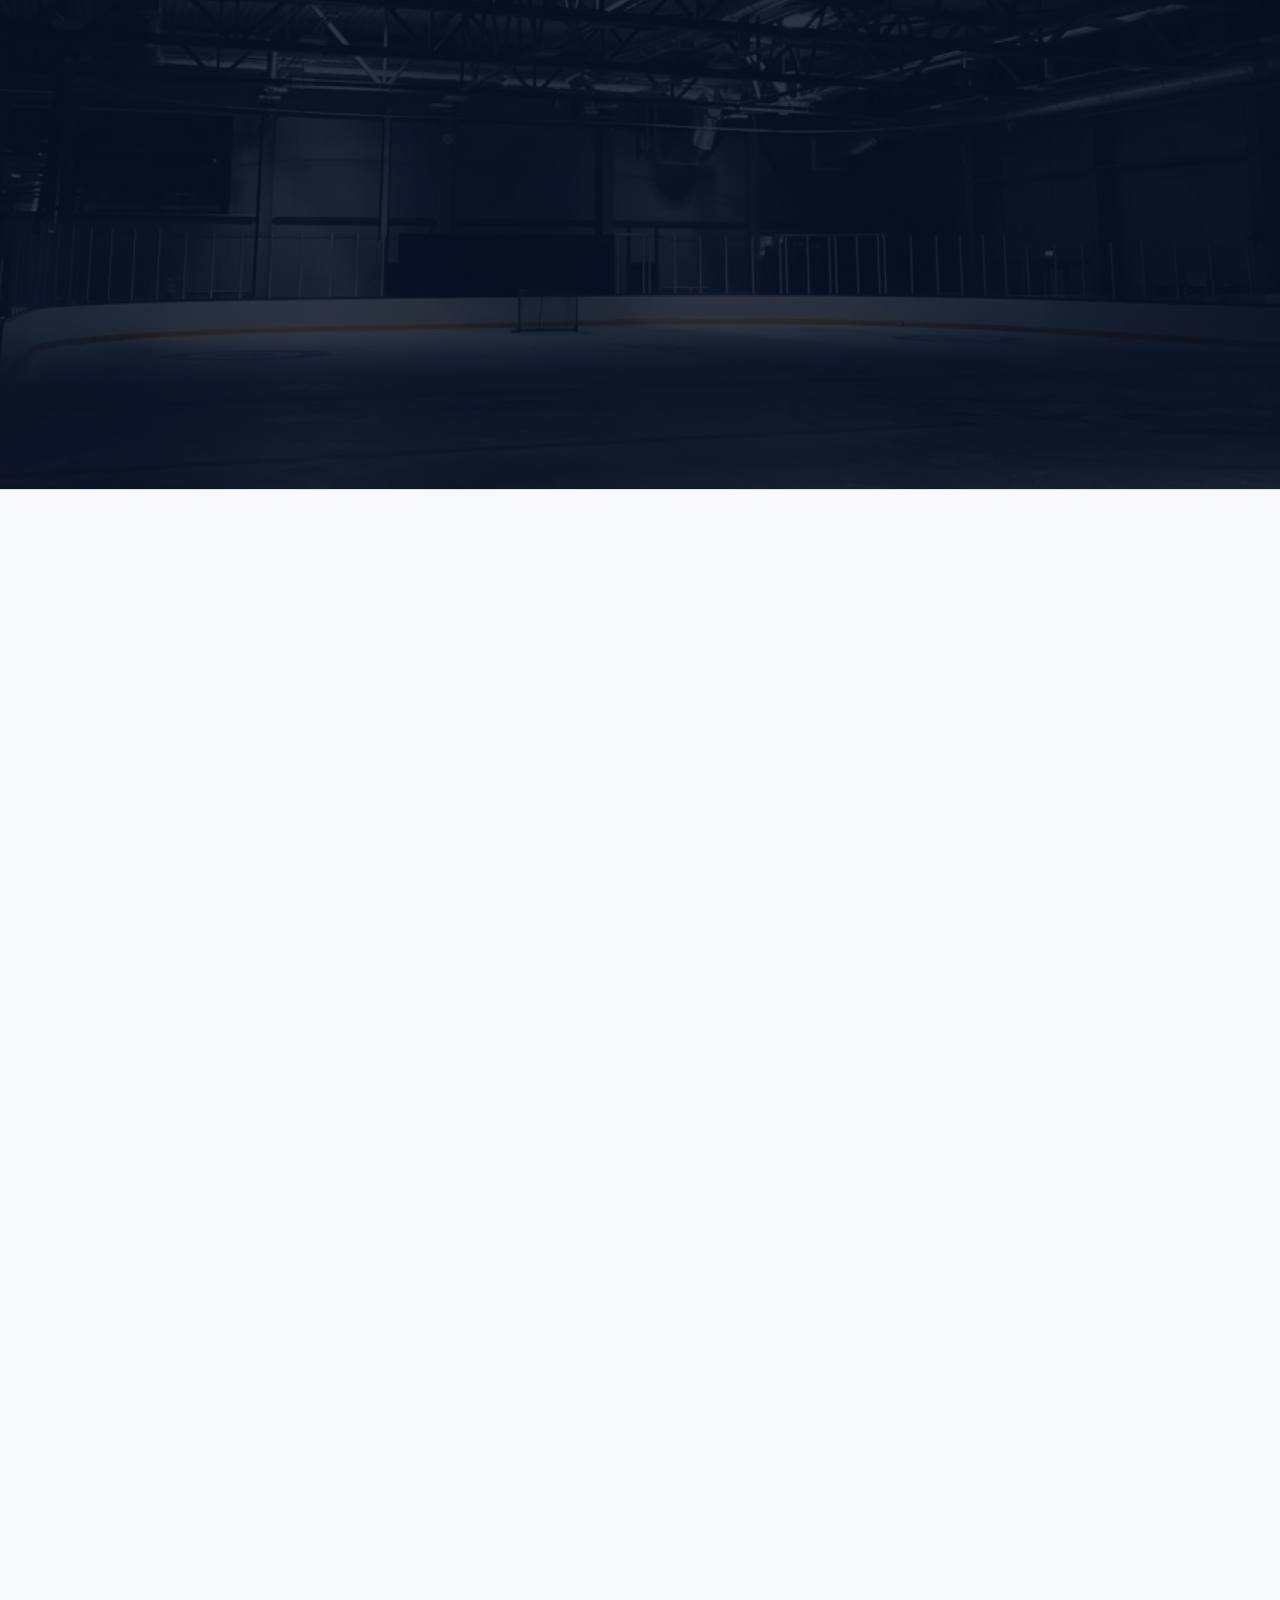
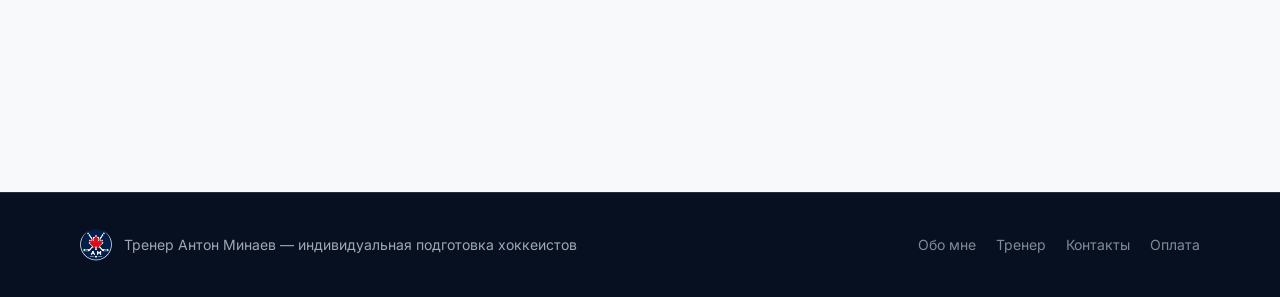
==== commit dc024aa7: "Блок академии: убран Богусевич (4 тренера в ряд), добавлен логотип Академии Ляпкина - удалены карточ" ====
--- a/index.html
+++ b/index.html
@@ -8,7 +8,7 @@
 <link rel="preconnect" href="https://fonts.googleapis.com">
 <link rel="preconnect" href="https://fonts.gstatic.com" crossorigin>
 <link href="https://fonts.googleapis.com/css2?family=Montserrat:wght@600;700;800&family=Inter:wght@400;500;600;700&display=swap" rel="stylesheet">
-<link rel="stylesheet" href="css/styles.css?v=28">
+<link rel="stylesheet" href="css/styles.css?v=30">
 </head>
 <body>
 
@@ -244,6 +244,7 @@
   <section class="section partner-section" id="academy">
     <div class="container">
       <div class="section-head-center partner-head" data-animate="fade-up">
+        <img class="partner-logo" src="img/logo-lyapkina.svg" alt="Логотип Академии Юрия Ляпкина" width="1048" height="1050" loading="lazy">
         <p class="section-kicker script-accent">Команда</p>
         <h2>Сотрудничество с&nbsp;Академией Юрия&nbsp;Ляпкина</h2>
         <span class="accent-rule" aria-hidden="true"></span>
@@ -274,11 +275,6 @@
           <img class="team-photo" src="img/coach-4.webp" alt="Кирилл Сударев — тренер" width="720" height="912" loading="lazy">
           <h3 class="team-name">Кирилл Сударев</h3>
           <p class="team-role">Тренер</p>
-        </article>
-        <article class="team-card" data-animate="fade-up" style="--d:4">
-          <img class="team-photo" src="img/coach-5.webp" alt="Даниил Богусевич — тренер вратарей" width="720" height="912" loading="lazy">
-          <h3 class="team-name">Даниил Богусевич</h3>
-          <p class="team-role">Тренер вратарей</p>
         </article>
       </div>
 
--- a/css/styles.css
+++ b/css/styles.css
@@ -569,15 +569,27 @@
   line-height: 1.75;
   color: var(--color-muted);
 }
+/* Логотип академии: оригинал рассчитан на белый фон, поэтому лежит на белой плашке */
+.partner-logo {
+  display: block;
+  width: 176px;
+  height: auto;
+  margin: 0 auto 30px;
+  padding: 14px;
+  background: #fff;
+  border-radius: 24px;
+  box-shadow: 0 16px 36px rgba(0,0,0,0.42);
+}
 .team-grid {
   display: flex;
   flex-wrap: wrap;
   justify-content: center;
   gap: 40px 24px;
-  margin-top: 64px;
+  max-width: 1000px;
+  margin: 64px auto 0;
 }
 .team-card {
-  flex: 0 0 calc((100% - 96px) / 5);
+  flex: 0 0 calc((100% - 72px) / 4);
   text-align: center;
 }
 .team-photo {
@@ -618,11 +630,15 @@
   border-radius: var(--radius);
 }
 @media (max-width: 1000px) {
-  .team-card { flex-basis: calc((100% - 48px) / 3); }
+  .team-grid { max-width: 540px; }
+  .team-card { flex-basis: calc((100% - 24px) / 2); }
 }
 @media (max-width: 700px) {
-  .team-grid { gap: 36px; margin-top: 44px; }
-  .team-card { flex-basis: 100%; max-width: 240px; }
+  .partner-logo { width: 148px; margin-bottom: 26px; padding: 12px; border-radius: 20px; }
+  .team-grid { gap: 32px 16px; margin-top: 44px; }
+  .team-card { flex-basis: calc((100% - 16px) / 2); }
+  .team-name { margin-top: 16px; font-size: 15.5px; }
+  .team-role { font-size: 12.5px; }
   .partner-note { margin-top: 52px; padding: 22px; font-size: 16px; }
 }
 
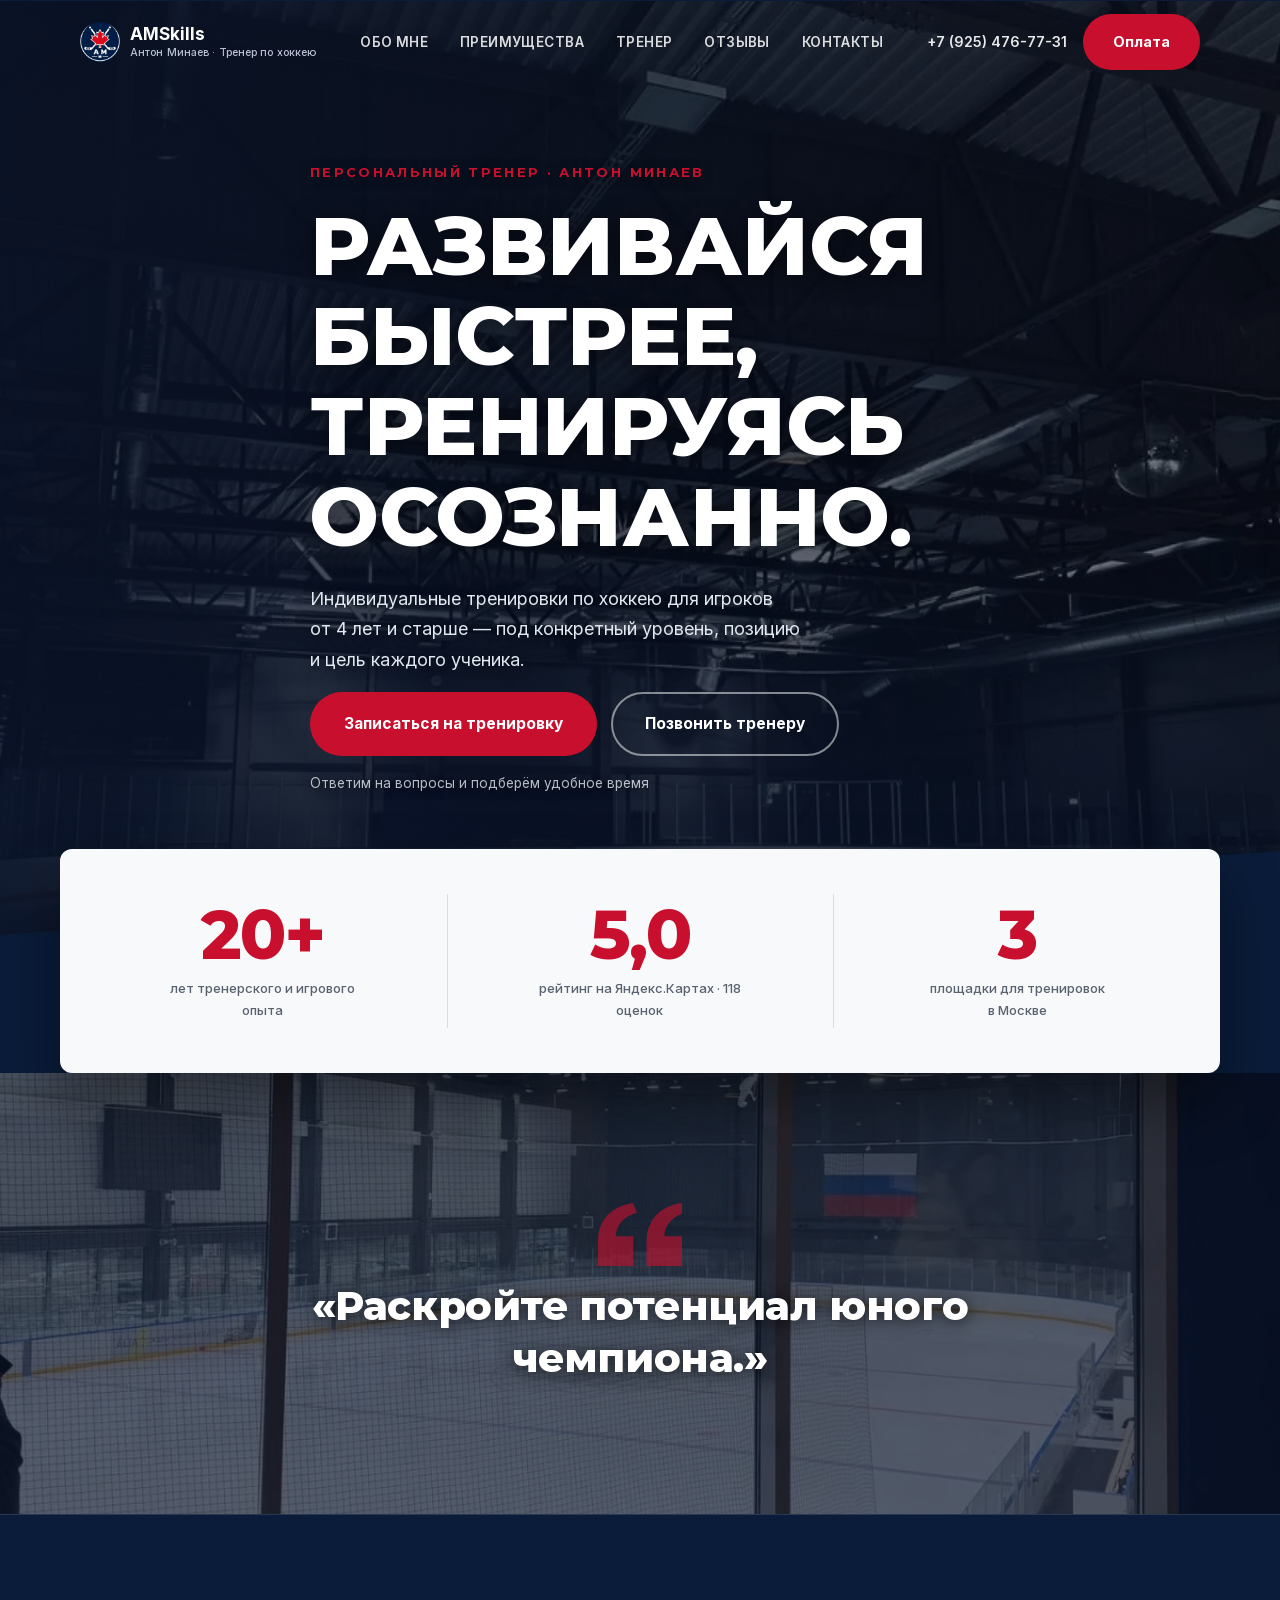
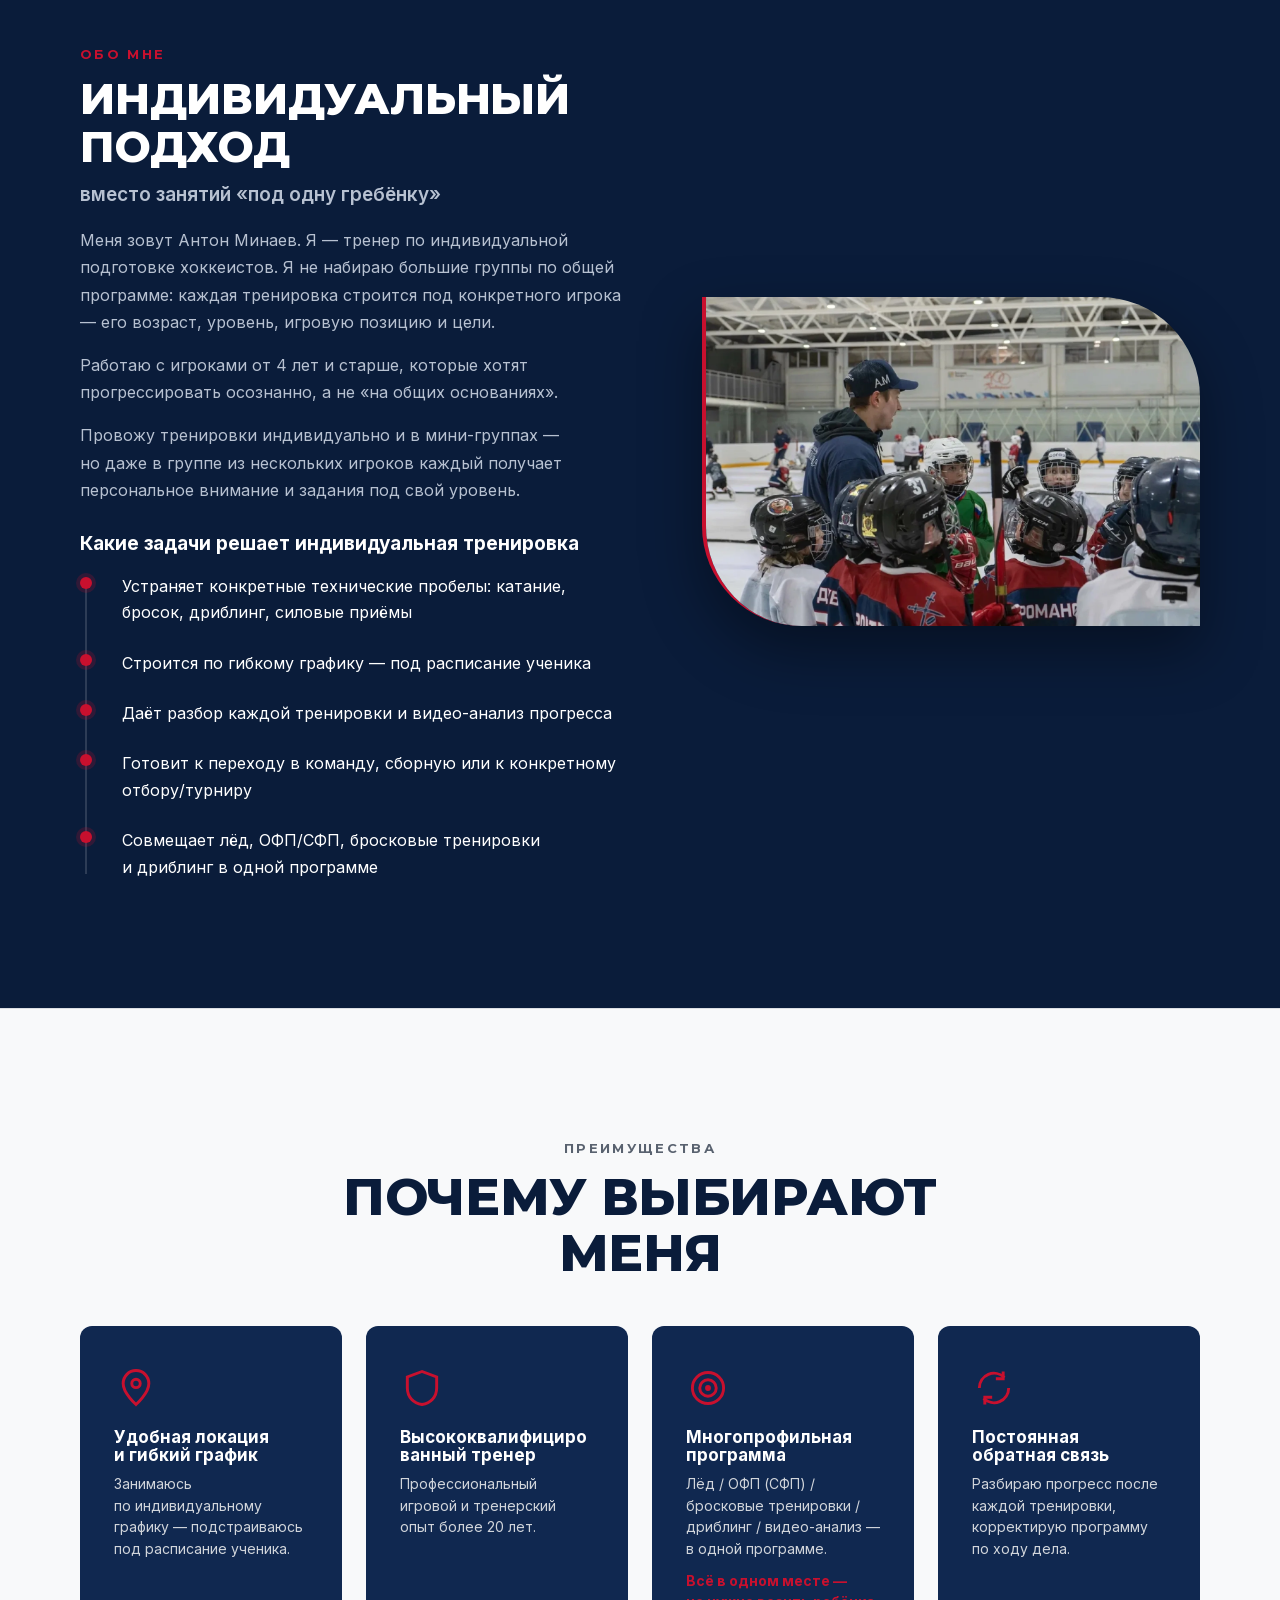
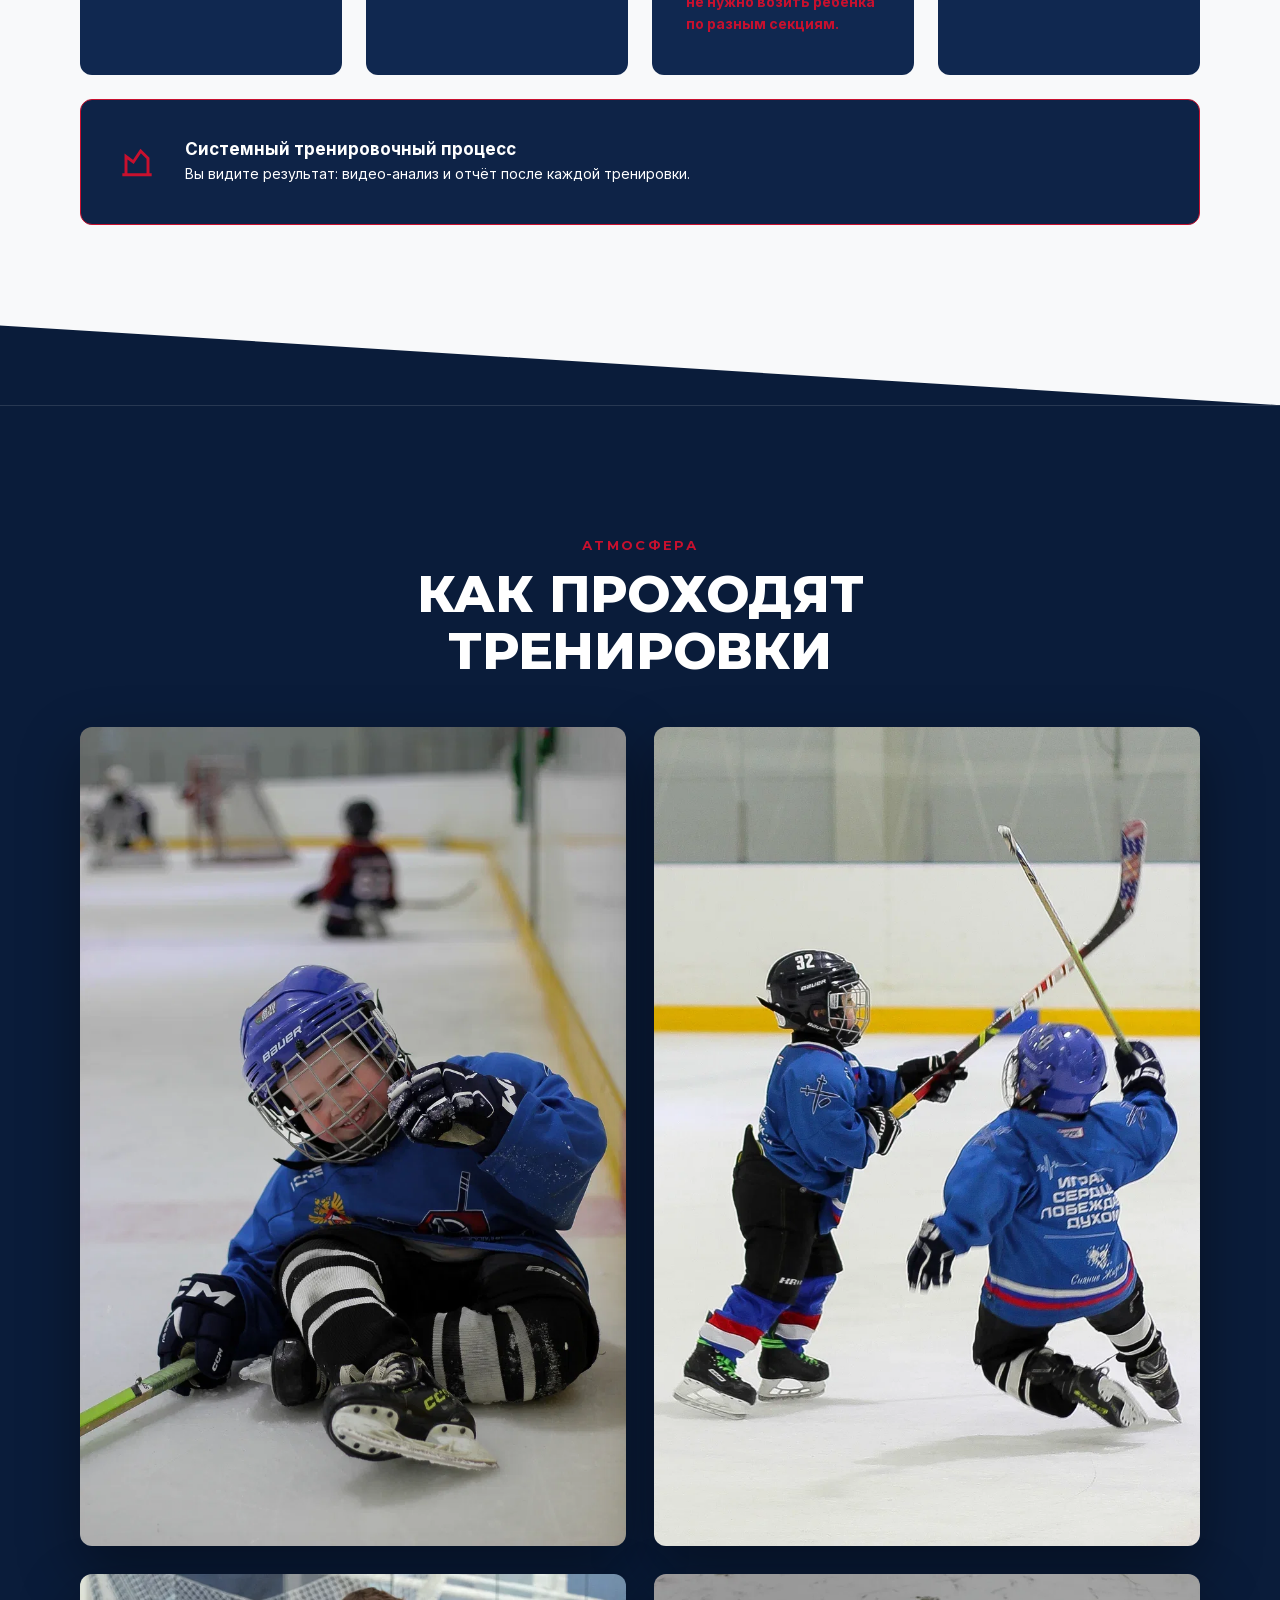
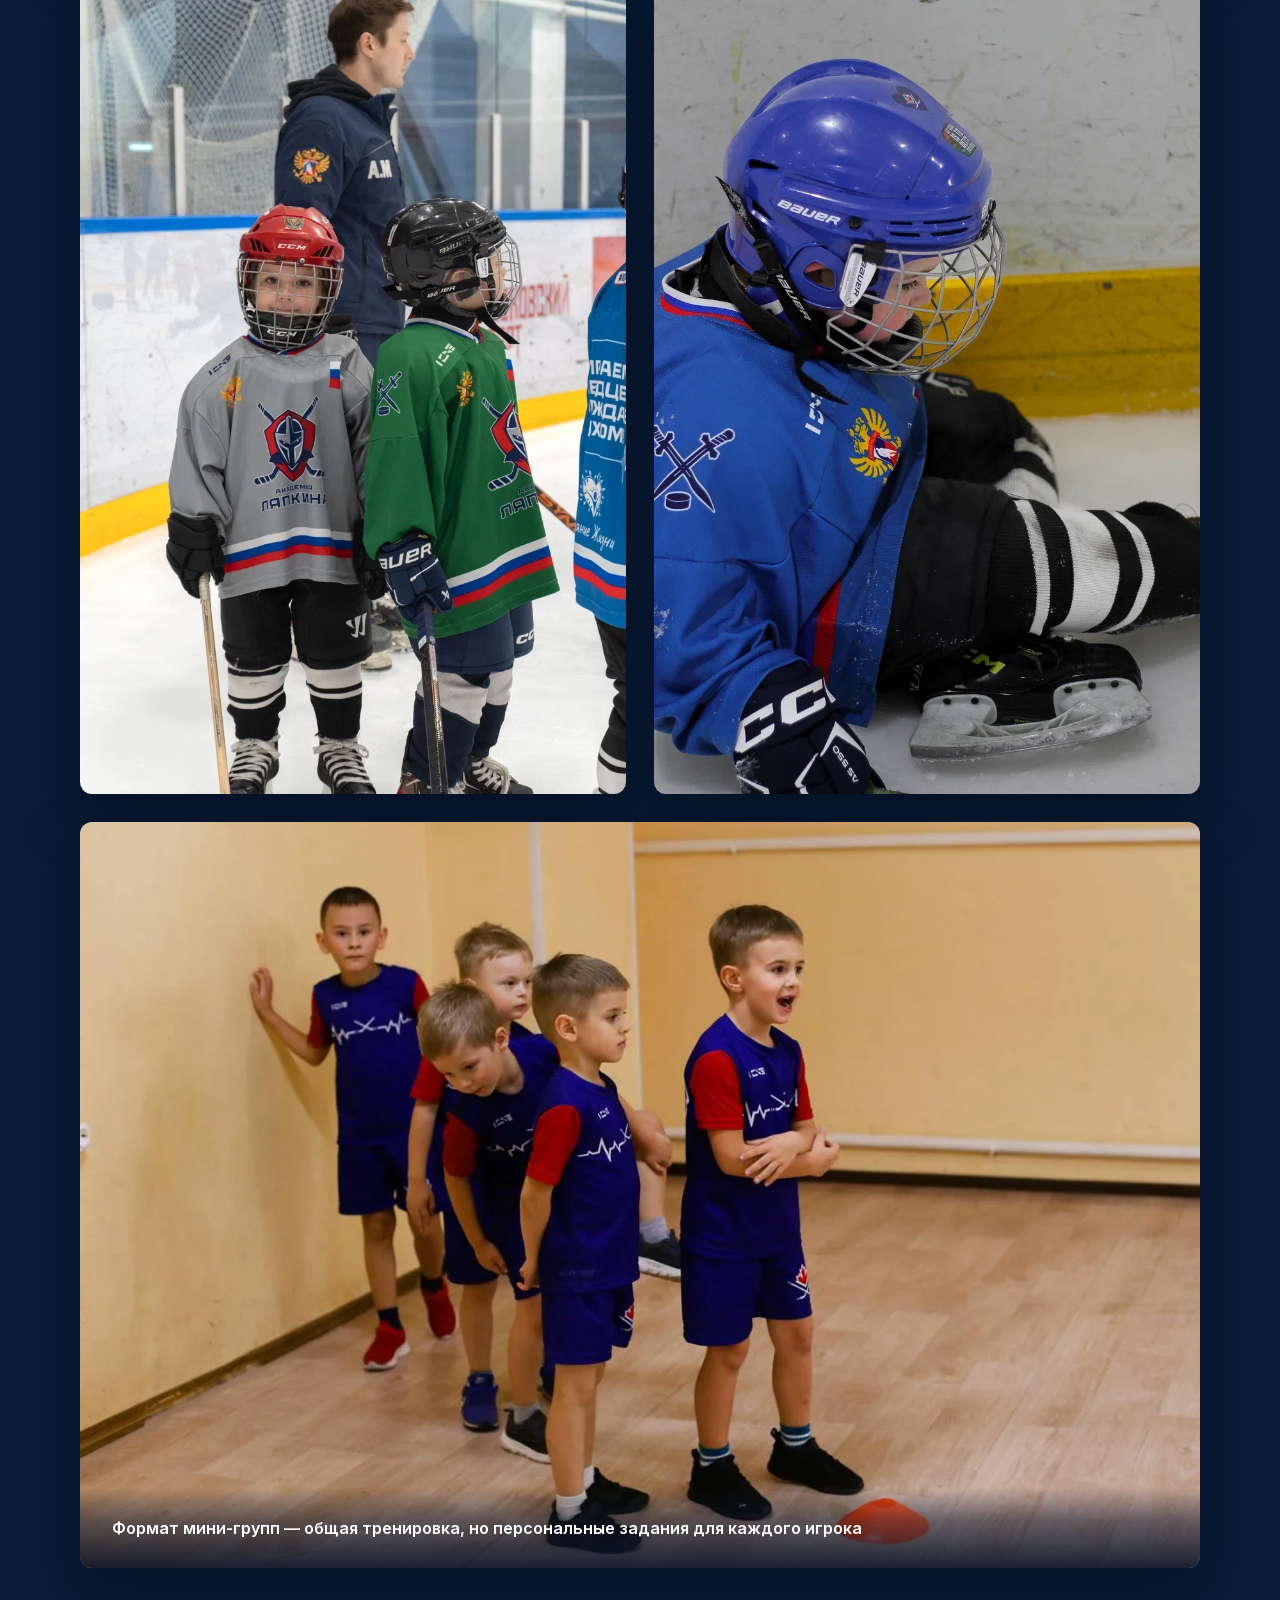
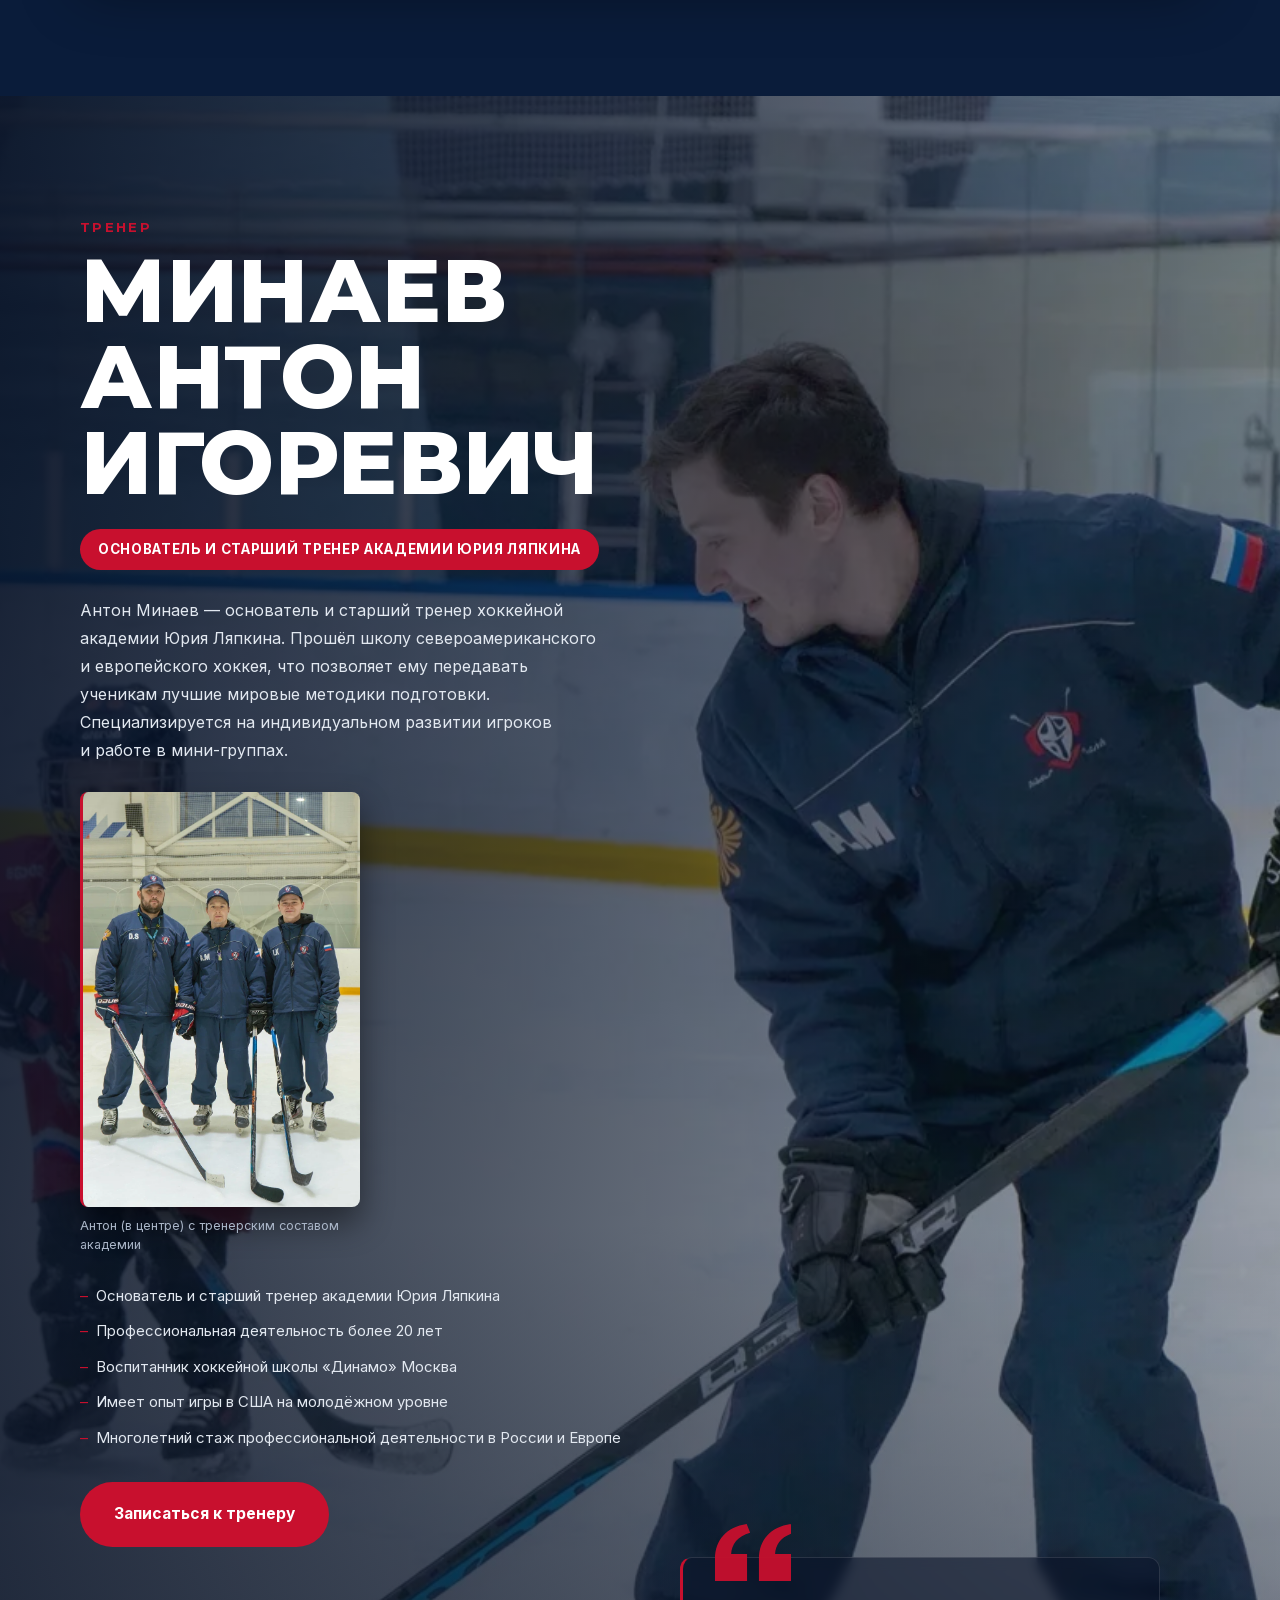
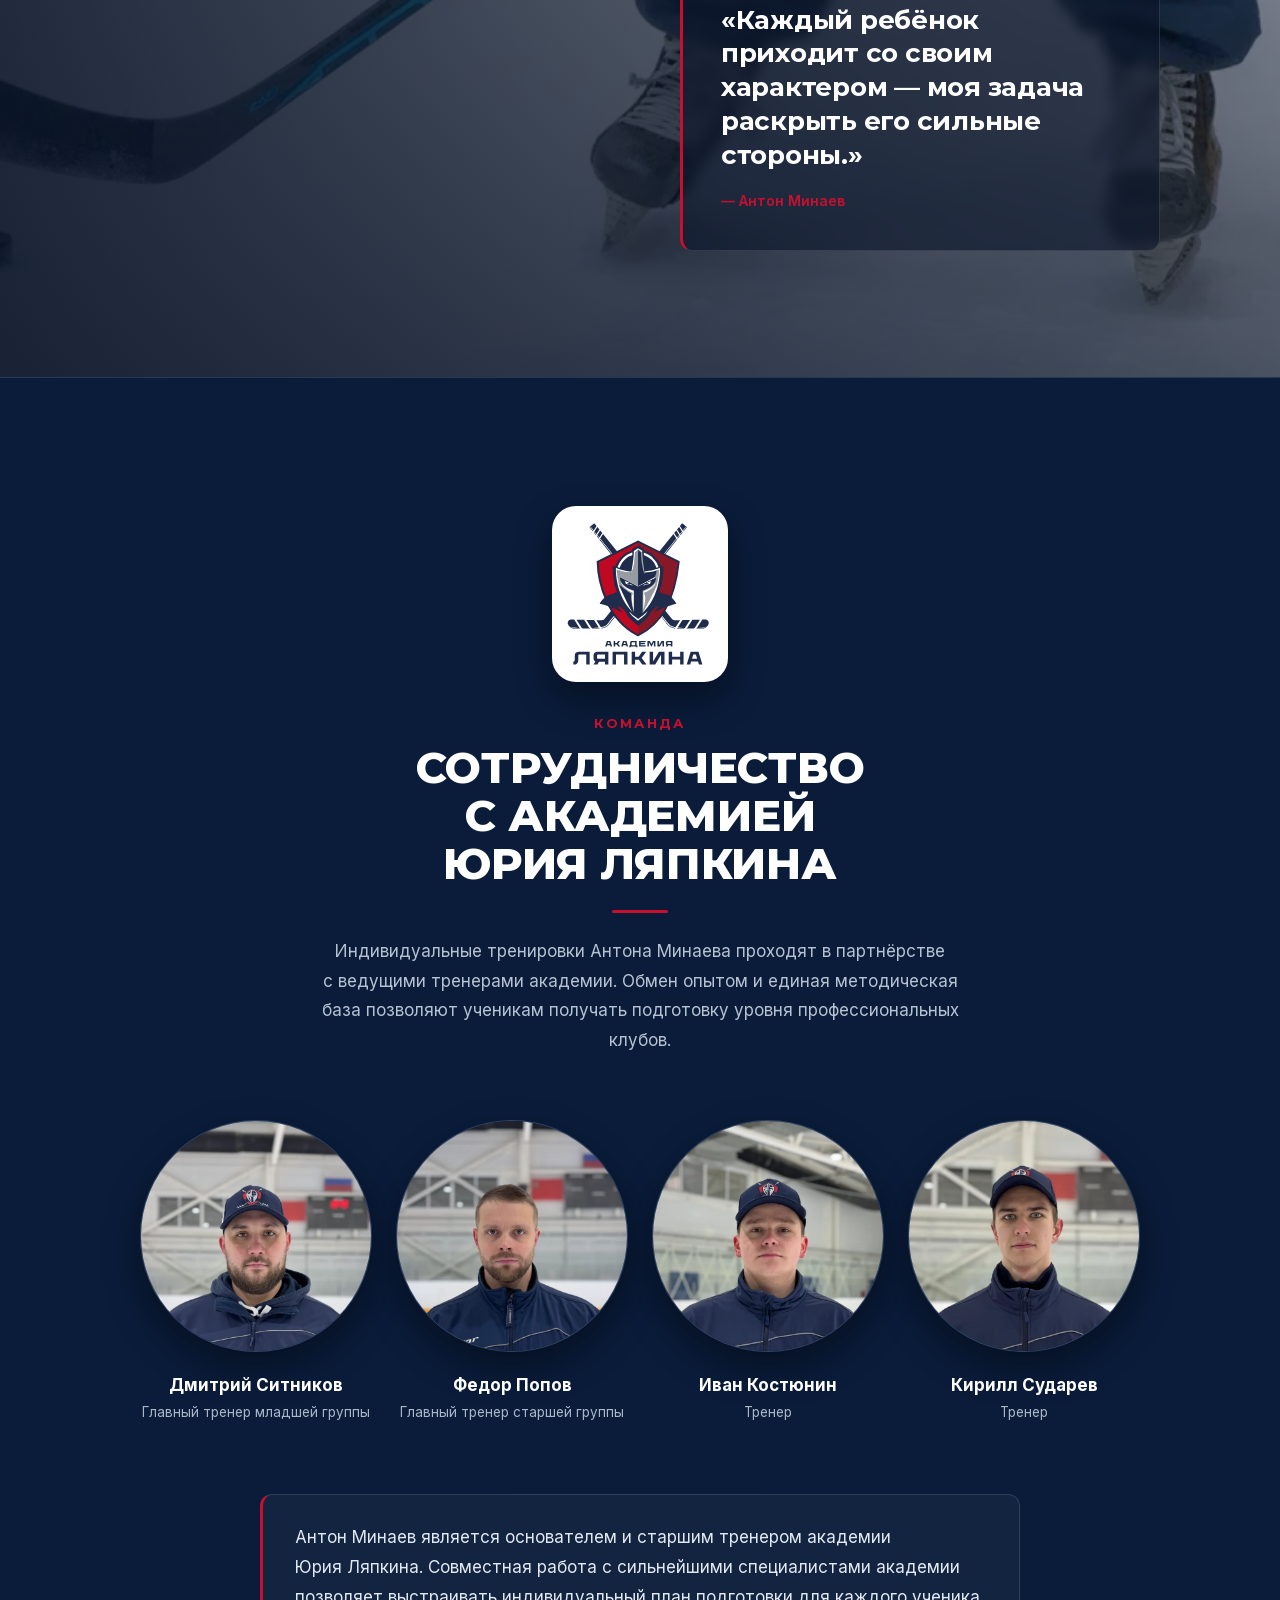
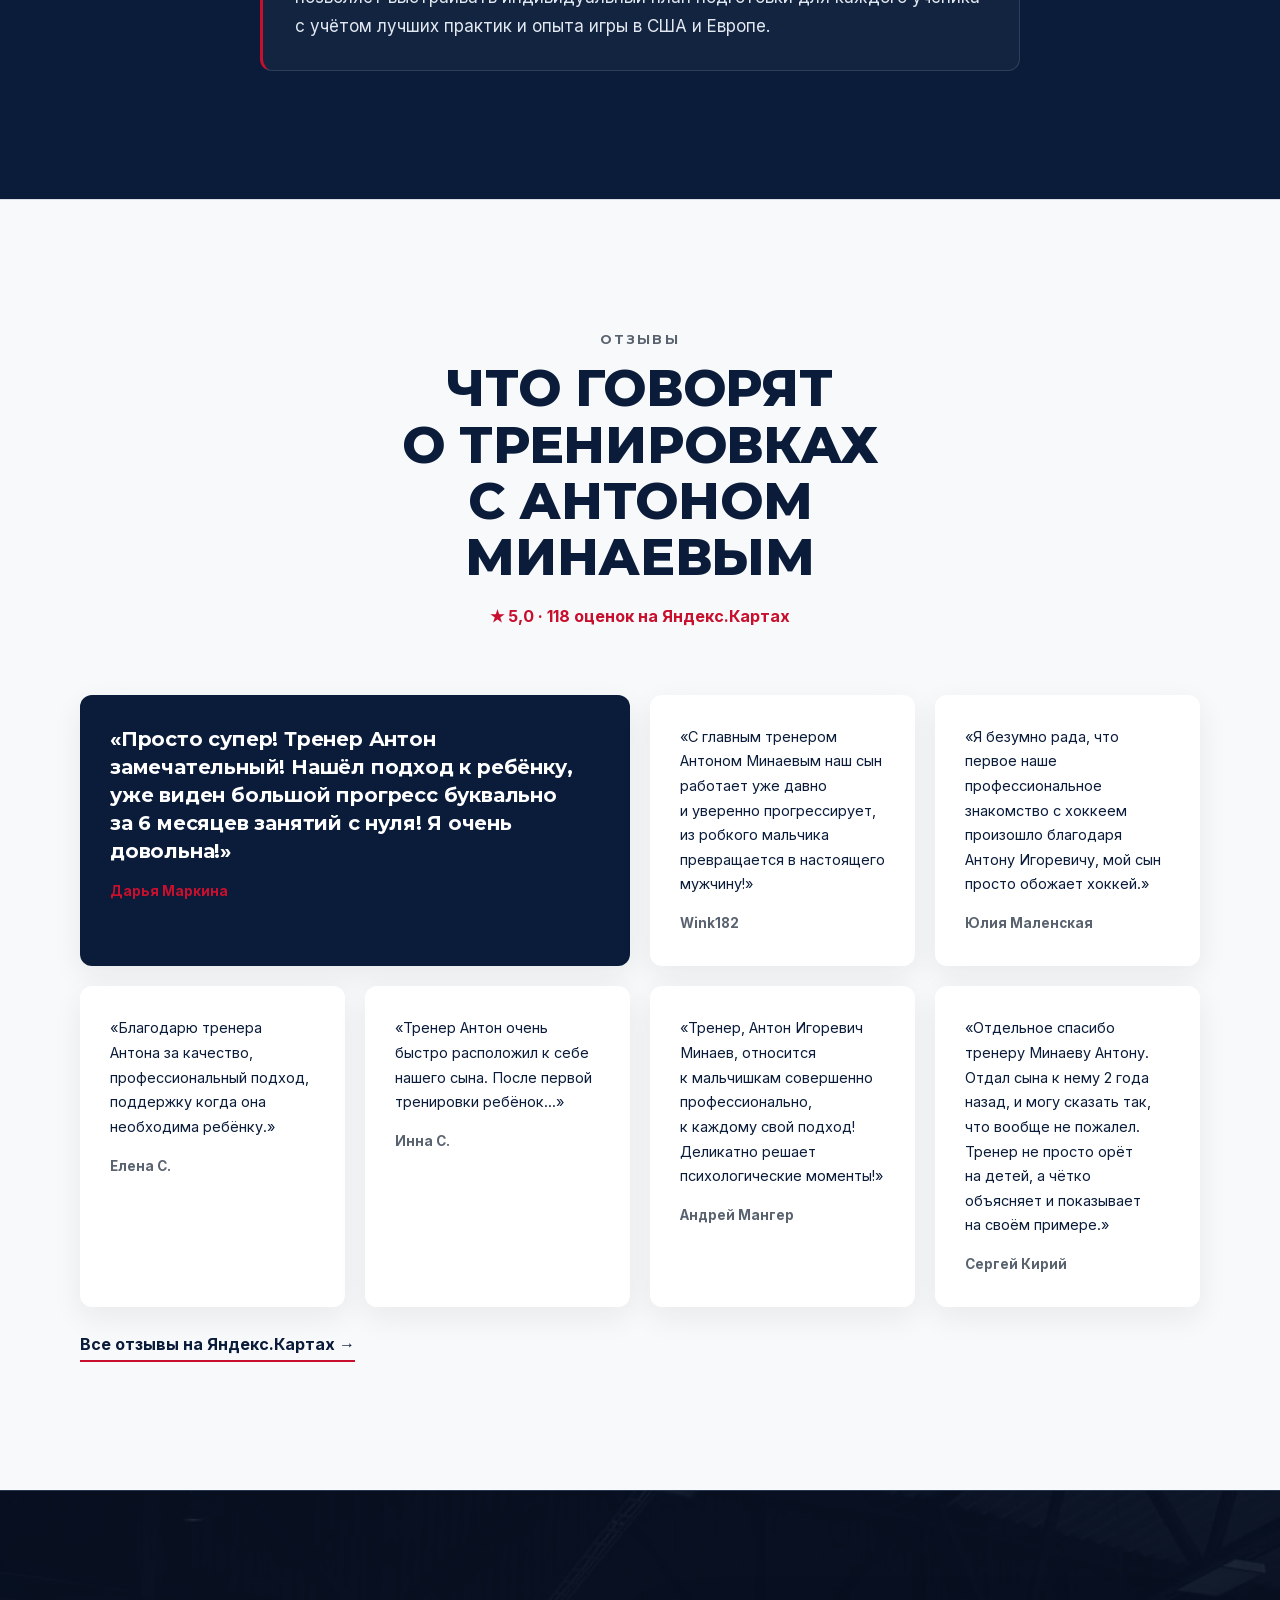
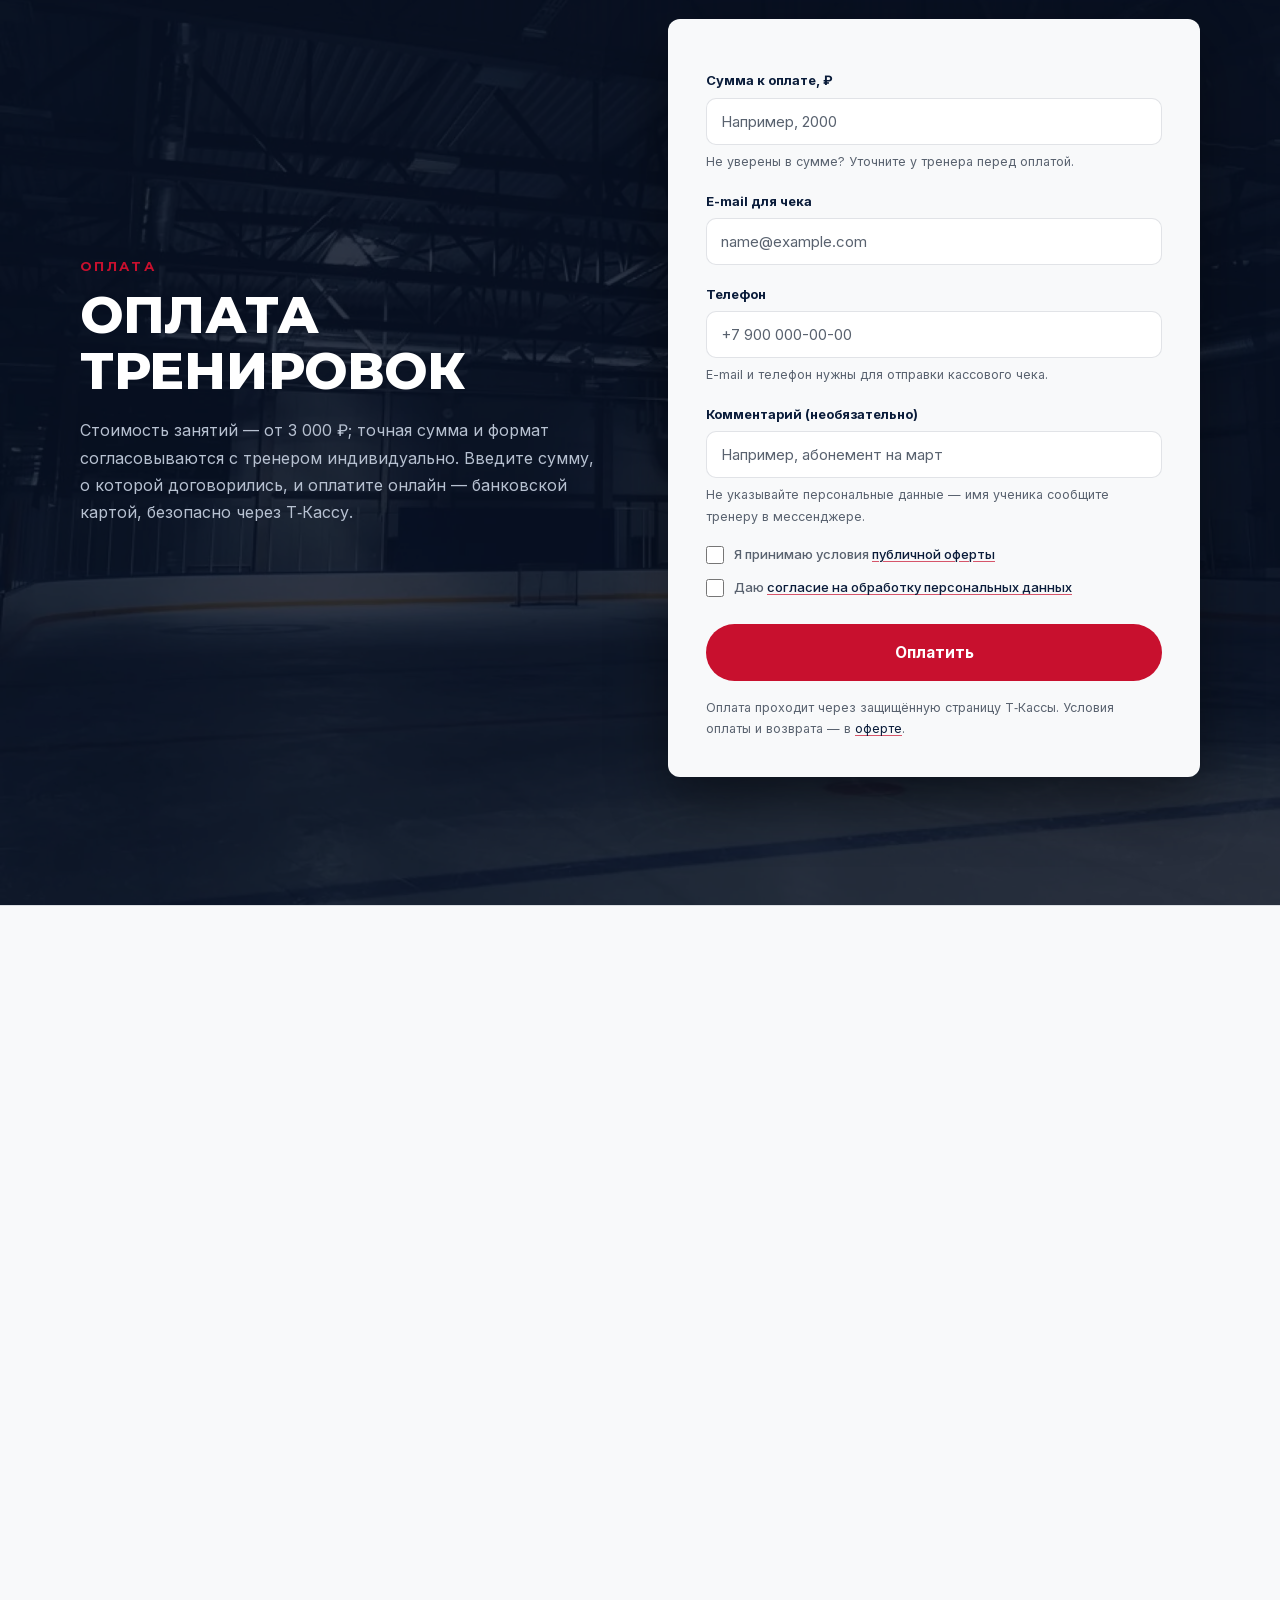
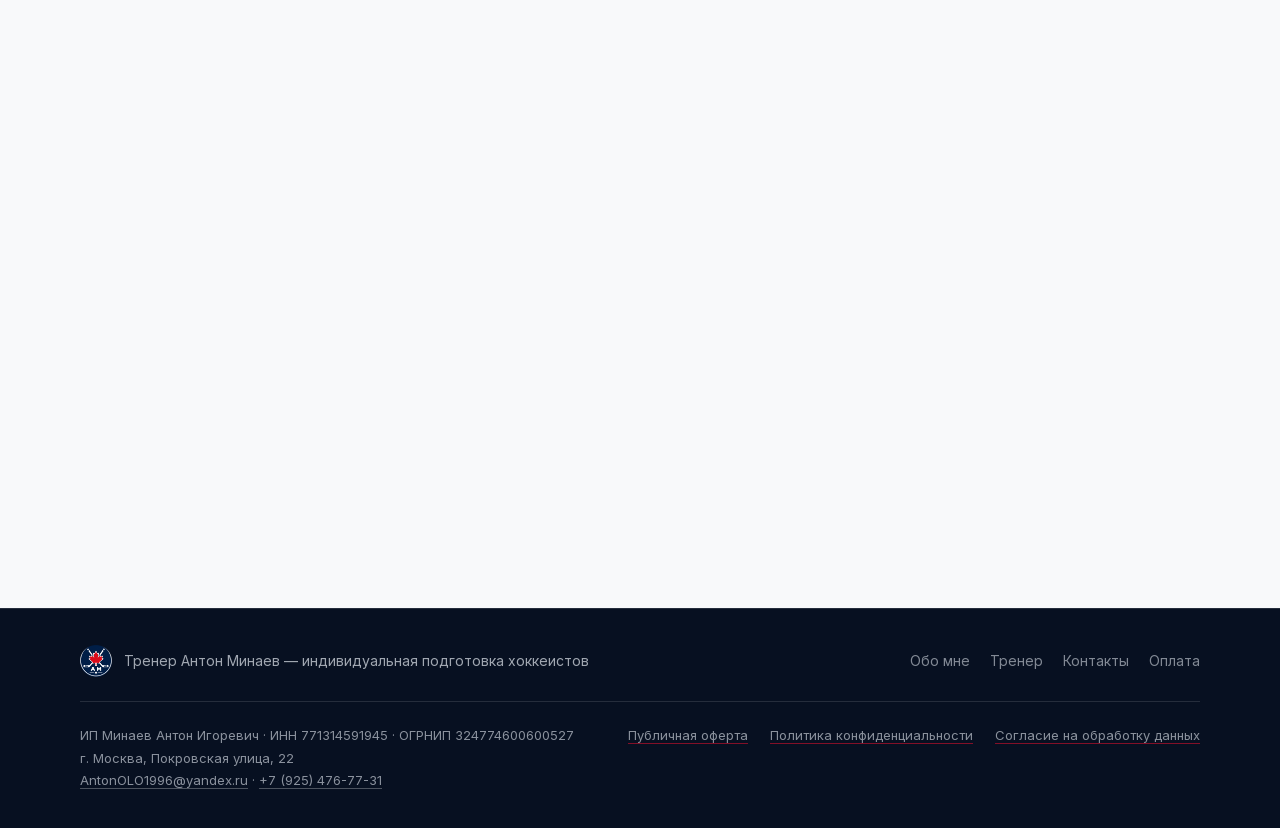
==== commit fee18003: "Юридическая часть, чек 54-ФЗ и локальные шрифты - публичная оферта, политика обработки ПД (текст вла" ====
--- a/index.html
+++ b/index.html
@@ -5,10 +5,9 @@
 <meta name="viewport" content="width=device-width, initial-scale=1.0">
 <title>Антон Минаев — тренер по&nbsp;индивидуальной подготовке хоккеистов | AMSkills</title>
 <meta name="description" content="Антон Минаев — индивидуальные тренировки по&nbsp;хоккею: лёд, ОФП/СФП, бросковые тренировки, дриблинг, видео-анализ. Персональный подход к&nbsp;каждому ученику.">
-<link rel="preconnect" href="https://fonts.googleapis.com">
-<link rel="preconnect" href="https://fonts.gstatic.com" crossorigin>
-<link href="https://fonts.googleapis.com/css2?family=Montserrat:wght@600;700;800&family=Inter:wght@400;500;600;700&display=swap" rel="stylesheet">
-<link rel="stylesheet" href="css/styles.css?v=30">
+<link rel="preload" href="fonts/montserrat-cyrillic.woff2" as="font" type="font/woff2" crossorigin>
+<link rel="preload" href="fonts/inter-cyrillic.woff2" as="font" type="font/woff2" crossorigin>
+<link rel="stylesheet" href="css/styles.css?v=32">
 </head>
 <body>
 
@@ -339,9 +338,9 @@
         <p class="section-kicker script-accent">Оплата</p>
         <h2>Оплата тренировок</h2>
         <p>
-          Стоимость и&nbsp;формат занятий согласовываются с&nbsp;тренером индивидуально.
-          Введите сумму, о&nbsp;которой договорились, и&nbsp;оплатите онлайн — банковской картой,
-          безопасно через Т‑Кассу.
+          Стоимость занятий — от&nbsp;3&nbsp;000&nbsp;₽; точная сумма и&nbsp;формат согласовываются
+          с&nbsp;тренером индивидуально. Введите сумму, о&nbsp;которой договорились, и&nbsp;оплатите
+          онлайн — банковской картой, безопасно через Т‑Кассу.
         </p>
       </div>
 
@@ -350,11 +349,28 @@
         <input type="number" id="payment-amount" name="amount" min="1" step="1" inputmode="numeric" placeholder="Например, 2000" required>
         <span class="field-hint">Не уверены в&nbsp;сумме? Уточните у&nbsp;тренера перед оплатой.</span>
 
+        <label for="payment-email">E-mail для чека</label>
+        <input type="email" id="payment-email" name="email" autocomplete="email" inputmode="email" maxlength="64" placeholder="name@example.com" required>
+
+        <label for="payment-phone">Телефон</label>
+        <input type="tel" id="payment-phone" name="phone" autocomplete="tel" inputmode="tel" maxlength="20" pattern="\+?[\d\s\(\)\-]{10,20}" title="Например, +7 900 000-00-00" placeholder="+7 900 000-00-00" required>
+        <span class="field-hint">E-mail и&nbsp;телефон нужны для отправки кассового чека.</span>
+
         <label for="payment-description">Комментарий (необязательно)</label>
-        <input type="text" id="payment-description" name="description" placeholder="Например, ФИО ученика">
+        <input type="text" id="payment-description" name="description" maxlength="100" autocomplete="off" placeholder="Например, абонемент на март">
+        <span class="field-hint">Не указывайте персональные данные — имя ученика сообщите тренеру в&nbsp;мессенджере.</span>
+
+        <label class="consent">
+          <input type="checkbox" name="offer" required>
+          <span>Я принимаю условия <a href="offer.html" target="_blank" rel="noopener">публичной оферты</a></span>
+        </label>
+        <label class="consent">
+          <input type="checkbox" name="personal-data-consent" required>
+          <span>Даю <a href="consent.html" target="_blank" rel="noopener">согласие на&nbsp;обработку персональных данных</a></span>
+        </label>
 
         <button type="submit" class="btn btn-primary btn-lg">Оплатить</button>
-        <p class="payment-note">Оплата проходит через защищённую страницу Т‑Кассы.</p>
+        <p class="payment-note">Оплата проходит через защищённую страницу Т‑Кассы. Условия оплаты и&nbsp;возврата — в&nbsp;<a href="offer.html#s6" target="_blank" rel="noopener">оферте</a>.</p>
       </form>
     </div>
   </section>
@@ -425,6 +441,20 @@
       <a href="#payment">Оплата</a>
     </div>
   </div>
+  <div class="container">
+    <div class="footer-legal">
+      <p class="footer-requisites">
+        ИП Минаев Антон Игоревич · ИНН&nbsp;771314591945 · ОГРНИП&nbsp;324774600600527<br>
+        г. Москва, Покровская улица, 22<br>
+        <a href="mailto:AntonOLO1996@yandex.ru">AntonOLO1996@yandex.ru</a> · <a href="tel:+79254767731">+7 (925) 476-77-31</a>
+      </p>
+      <nav class="footer-docs" aria-label="Документы">
+        <a href="offer.html">Публичная оферта</a>
+        <a href="privacy.html">Политика конфиденциальности</a>
+        <a href="consent.html">Согласие на обработку данных</a>
+      </nav>
+    </div>
+  </div>
 </footer>
 
 <script src="js/main.js?v=3"></script>
--- a/css/styles.css
+++ b/css/styles.css
@@ -2,6 +2,68 @@
    AMSkills — премиальная академическая эстетика (navy + crimson).
    Меняете фирменные цвета — правите только блок :root ниже.
    ========================================================= */
+/* Шрифты хостятся на сайте (SIL OFL 1.1) — запросов к Google нет */
+/* Inter · cyrillic */
+@font-face {
+  font-family: "Inter";
+  font-style: normal;
+  font-weight: 400 700;
+  font-display: swap;
+  src: url("../fonts/inter-cyrillic.woff2") format("woff2");
+  unicode-range: U+0301, U+0400-045F, U+0490-0491, U+04B0-04B1, U+2116;
+}
+
+/* Inter · latin-ext */
+@font-face {
+  font-family: "Inter";
+  font-style: normal;
+  font-weight: 400 700;
+  font-display: swap;
+  src: url("../fonts/inter-latin-ext.woff2") format("woff2");
+  unicode-range: U+0100-02BA, U+02BD-02C5, U+02C7-02CC, U+02CE-02D7, U+02DD-02FF, U+0304, U+0308, U+0329, U+1D00-1DBF, U+1E00-1E9F, U+1EF2-1EFF, U+2020, U+20A0-20AB, U+20AD-20C4, U+2113, U+2C60-2C7F, U+A720-A7FF;
+}
+
+/* Inter · latin */
+@font-face {
+  font-family: "Inter";
+  font-style: normal;
+  font-weight: 400 700;
+  font-display: swap;
+  src: url("../fonts/inter-latin.woff2") format("woff2");
+  unicode-range: U+0000-00FF, U+0131, U+0152-0153, U+02BB-02BC, U+02C6, U+02DA, U+02DC, U+0304, U+0308, U+0329, U+2000-206F, U+20AC, U+2122, U+2191, U+2193, U+2212, U+2215, U+FEFF, U+FFFD;
+}
+
+/* Montserrat · cyrillic */
+@font-face {
+  font-family: "Montserrat";
+  font-style: normal;
+  font-weight: 600 800;
+  font-display: swap;
+  src: url("../fonts/montserrat-cyrillic.woff2") format("woff2");
+  unicode-range: U+0301, U+0400-045F, U+0490-0491, U+04B0-04B1, U+2116;
+}
+
+/* Montserrat · latin-ext */
+@font-face {
+  font-family: "Montserrat";
+  font-style: normal;
+  font-weight: 600 800;
+  font-display: swap;
+  src: url("../fonts/montserrat-latin-ext.woff2") format("woff2");
+  unicode-range: U+0100-02BA, U+02BD-02C5, U+02C7-02CC, U+02CE-02D7, U+02DD-02FF, U+0304, U+0308, U+0329, U+1D00-1DBF, U+1E00-1E9F, U+1EF2-1EFF, U+2020, U+20A0-20AB, U+20AD-20C4, U+2113, U+2C60-2C7F, U+A720-A7FF;
+}
+
+/* Montserrat · latin */
+@font-face {
+  font-family: "Montserrat";
+  font-style: normal;
+  font-weight: 600 800;
+  font-display: swap;
+  src: url("../fonts/montserrat-latin.woff2") format("woff2");
+  unicode-range: U+0000-00FF, U+0131, U+0152-0153, U+02BB-02BC, U+02C6, U+02DA, U+02DC, U+0304, U+0308, U+0329, U+2000-206F, U+20AC, U+2122, U+2191, U+2193, U+2212, U+2215, U+FEFF, U+FFFD;
+}
+
+
 :root {
   --color-bg: #0a1c3a;
   --color-bg-2: #0e2347;
@@ -874,3 +936,112 @@
   .section { padding: 80px 0; }
   .site-header { background: rgba(8,18,38,0.92); backdrop-filter: blur(10px); border-bottom: 1px solid var(--color-border); }
 }
+
+/* Footer — реквизиты продавца и ссылки на документы */
+.footer-legal {
+  display: flex;
+  justify-content: space-between;
+  align-items: flex-start;
+  flex-wrap: wrap;
+  gap: 14px 40px;
+  margin-top: 24px;
+  padding-top: 22px;
+  border-top: 1px solid var(--color-border);
+  font-size: 13px;
+  line-height: 1.75;
+}
+.footer-requisites { margin: 0; max-width: 560px; color: rgba(226,232,240,0.6); }
+.footer-requisites a { text-decoration: underline; text-decoration-color: rgba(255,255,255,0.28); text-underline-offset: 3px; }
+.footer-requisites a:hover { color: #fff; }
+.footer-docs { display: flex; flex-wrap: wrap; gap: 6px 22px; }
+.footer-docs a { opacity: 0.85; text-decoration: underline; text-decoration-color: rgba(200,16,46,0.75); text-underline-offset: 3px; }
+.footer-docs a:hover { opacity: 1; color: #fff; }
+
+/* Форма оплаты — чекбоксы согласий (оферта и персональные данные отдельно) */
+.payment-card .consent {
+  display: flex;
+  align-items: flex-start;
+  gap: 10px;
+  margin: 12px 0 0;
+  font-size: 13px;
+  font-weight: 500;
+  line-height: 1.5;
+  color: var(--color-muted-on-cream);
+  cursor: pointer;
+}
+.payment-card .consent + .consent { margin-top: 8px; }
+.payment-card .consent input[type="checkbox"] {
+  flex: none;
+  width: 18px;
+  height: 18px;
+  margin: 1px 0 0;
+  padding: 0;
+  accent-color: var(--color-accent);
+  cursor: pointer;
+}
+.payment-card .consent a,
+.payment-note a { color: var(--color-text-on-cream); text-decoration: underline; text-decoration-color: rgba(200,16,46,0.7); text-underline-offset: 2px; }
+.payment-card .consent a:hover,
+.payment-note a:hover { color: var(--color-accent); }
+
+/* Юридические страницы: оферта, политика, согласие */
+.legal-header .header-actions { margin-left: auto; }
+.legal-back { font-size: 13.5px; font-weight: 600; letter-spacing: 0.03em; opacity: 0.85; white-space: nowrap; }
+.legal-back:hover { opacity: 1; color: var(--color-accent); }
+.legal { padding: 48px 0 112px; background: var(--color-bg); }
+.legal-container { max-width: 820px; }
+.legal-meta { margin: 0 0 14px; font-size: 13px; letter-spacing: 0.04em; color: var(--color-silver); }
+.legal h1 { font-size: clamp(28px, 4.4vw, 46px); margin-bottom: 14px; }
+.legal-lead { margin-bottom: 8px; font-size: 17px; line-height: 1.7; color: #e2e8f0; }
+.legal h2 {
+  max-width: none;
+  margin: 44px 0 14px;
+  padding-top: 26px;
+  border-top: 1px solid var(--color-border);
+  font-family: var(--font-body);
+  font-size: 20px;
+  font-weight: 700;
+  letter-spacing: 0;
+  text-transform: none;
+  line-height: 1.35;
+  scroll-margin-top: 100px;
+}
+.legal p { margin-bottom: 12px; font-size: 16px; line-height: 1.75; color: #d3dbe8; }
+.legal ul { margin: 0 0 14px; padding-left: 22px; color: #d3dbe8; }
+.legal li { margin-bottom: 6px; font-size: 16px; line-height: 1.7; }
+.legal b { color: #fff; }
+.legal a { color: #fff; text-decoration: underline; text-decoration-color: rgba(200,16,46,0.8); text-underline-offset: 3px; }
+.legal a:hover { color: var(--color-accent-2); }
+.legal-requisites {
+  margin-top: 16px;
+  padding: 22px 26px;
+  background: rgba(255,255,255,0.04);
+  border: 1px solid var(--color-border);
+  border-left: 3px solid var(--color-accent);
+  border-radius: var(--radius);
+}
+.legal-requisites p { margin: 0 0 4px; }
+.legal-requisites p:last-child { margin-bottom: 0; }
+@media (max-width: 700px) {
+  .legal { padding: 28px 0 80px; }
+  .legal h2 { margin-top: 34px; padding-top: 20px; font-size: 18px; }
+  .legal p, .legal li { font-size: 15.5px; }
+  .legal-requisites { padding: 18px 20px; }
+  .footer-legal { flex-direction: column; gap: 16px; }
+}
+
+/* Юридические страницы — таблица «цели обработки» в политике */
+.legal-dl {
+  margin: 0 0 14px;
+  padding: 6px 26px;
+  background: rgba(255,255,255,0.04);
+  border: 1px solid var(--color-border);
+  border-radius: var(--radius);
+}
+.legal-dl dt { margin-top: 18px; font-size: 12.5px; font-weight: 700; letter-spacing: 0.06em; text-transform: uppercase; color: var(--color-silver); }
+.legal-dl dd { margin: 4px 0 18px; font-size: 16px; line-height: 1.7; color: #d3dbe8; }
+.legal-dl dd ul { margin: 0; padding-left: 20px; }
+@media (max-width: 700px) {
+  .legal-dl { padding: 2px 18px; }
+  .legal-dl dd { font-size: 15.5px; }
+}
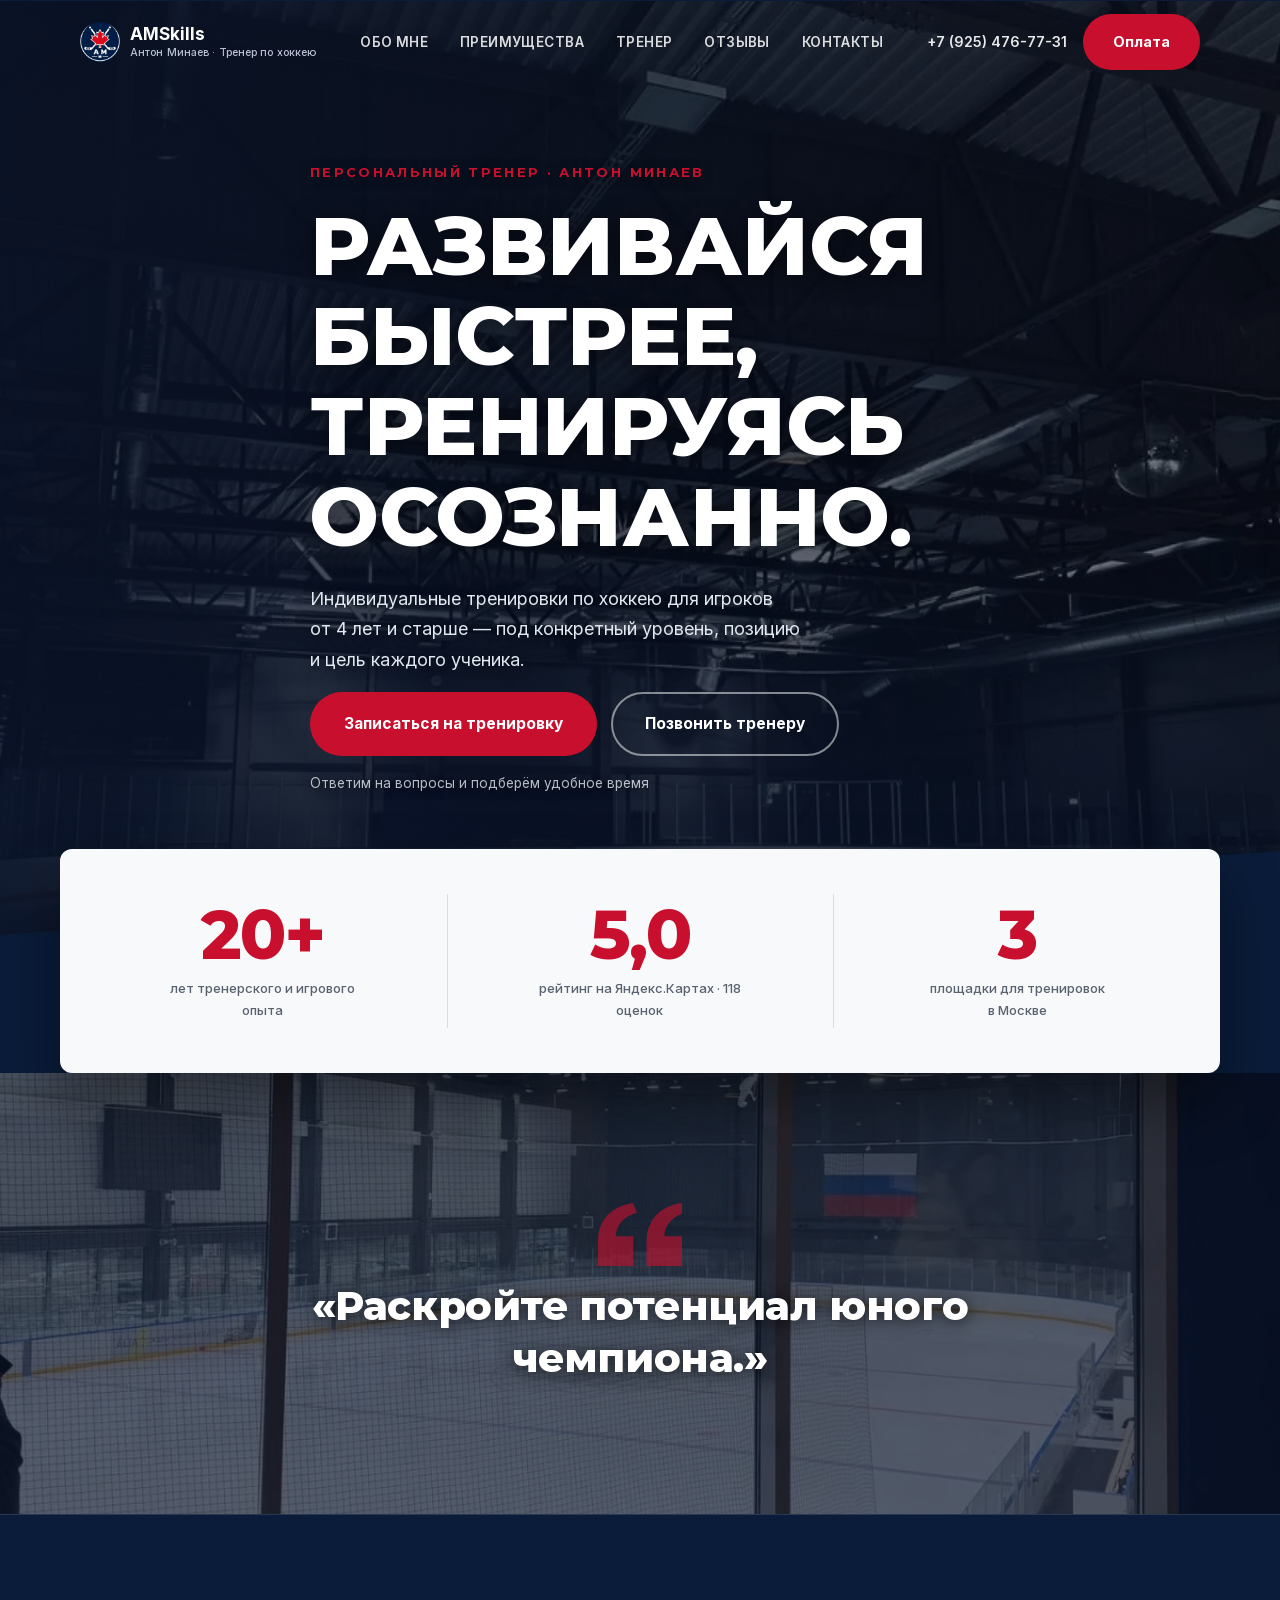
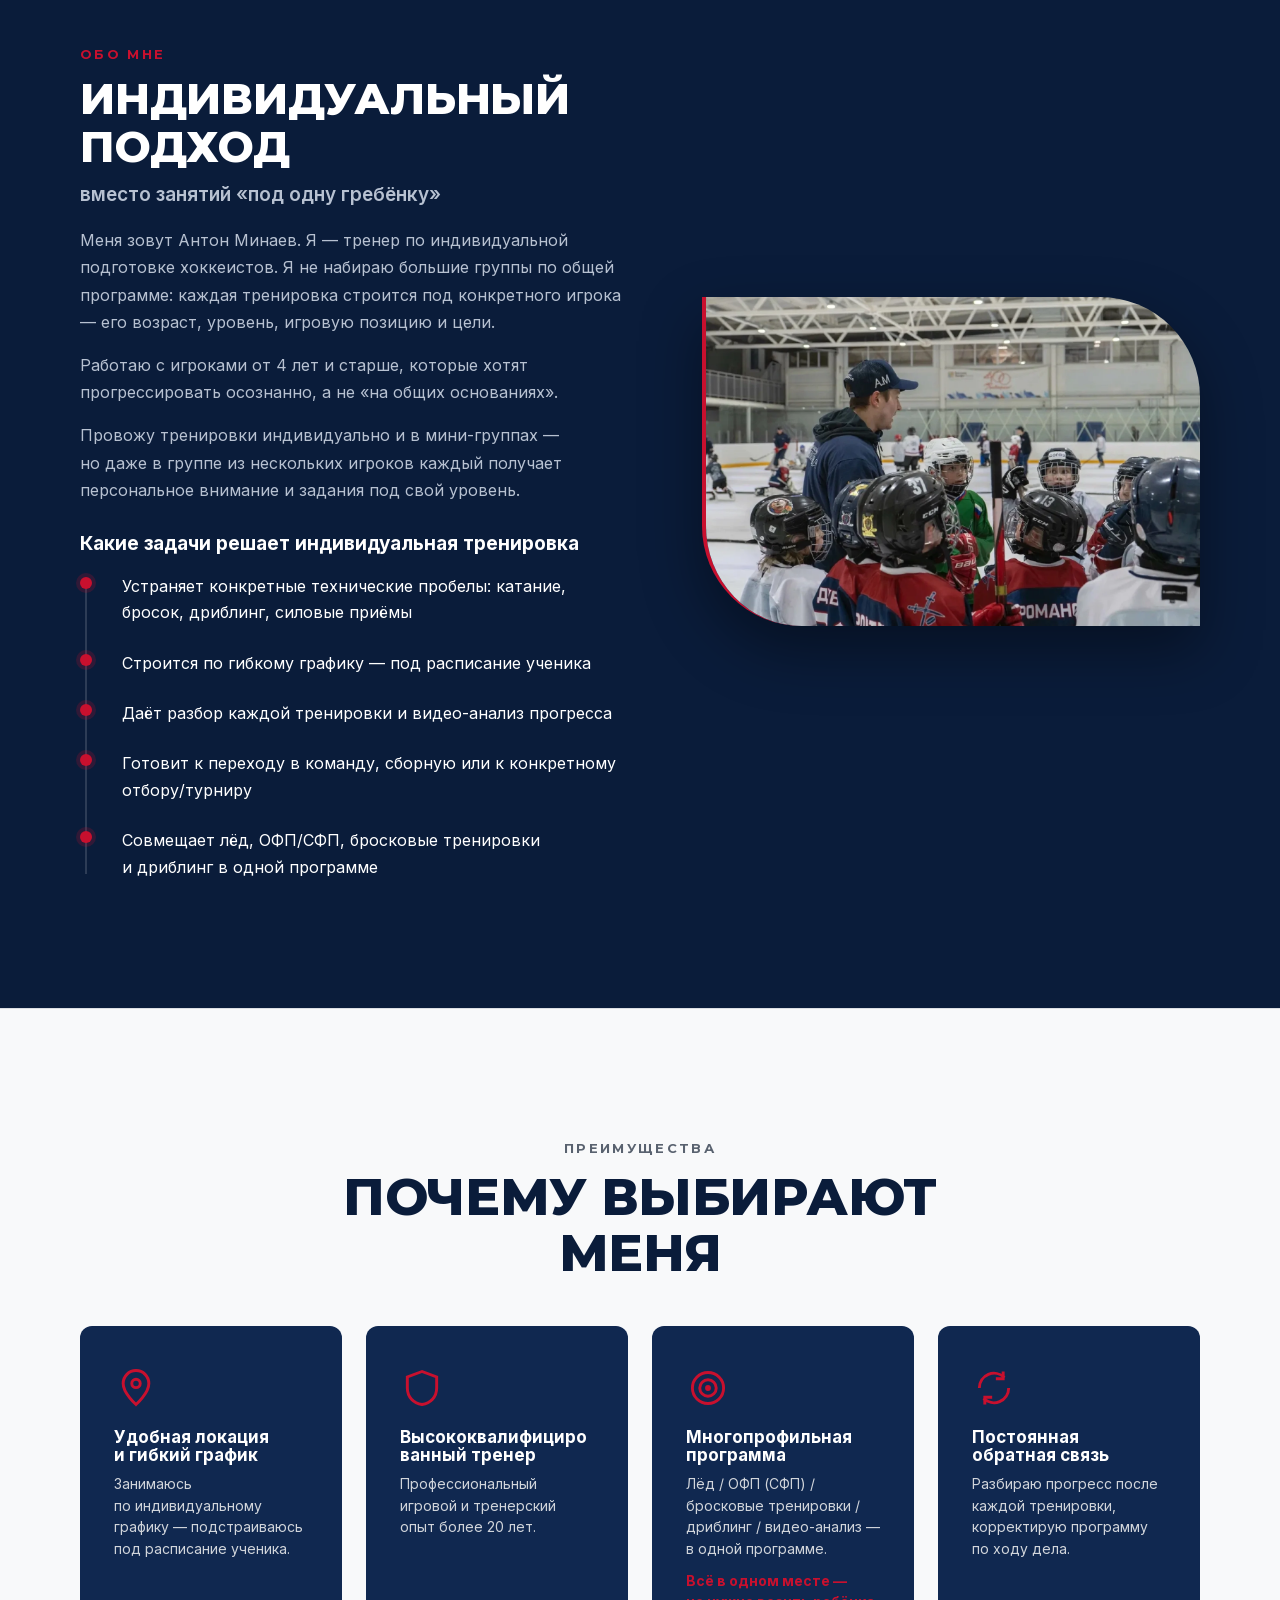
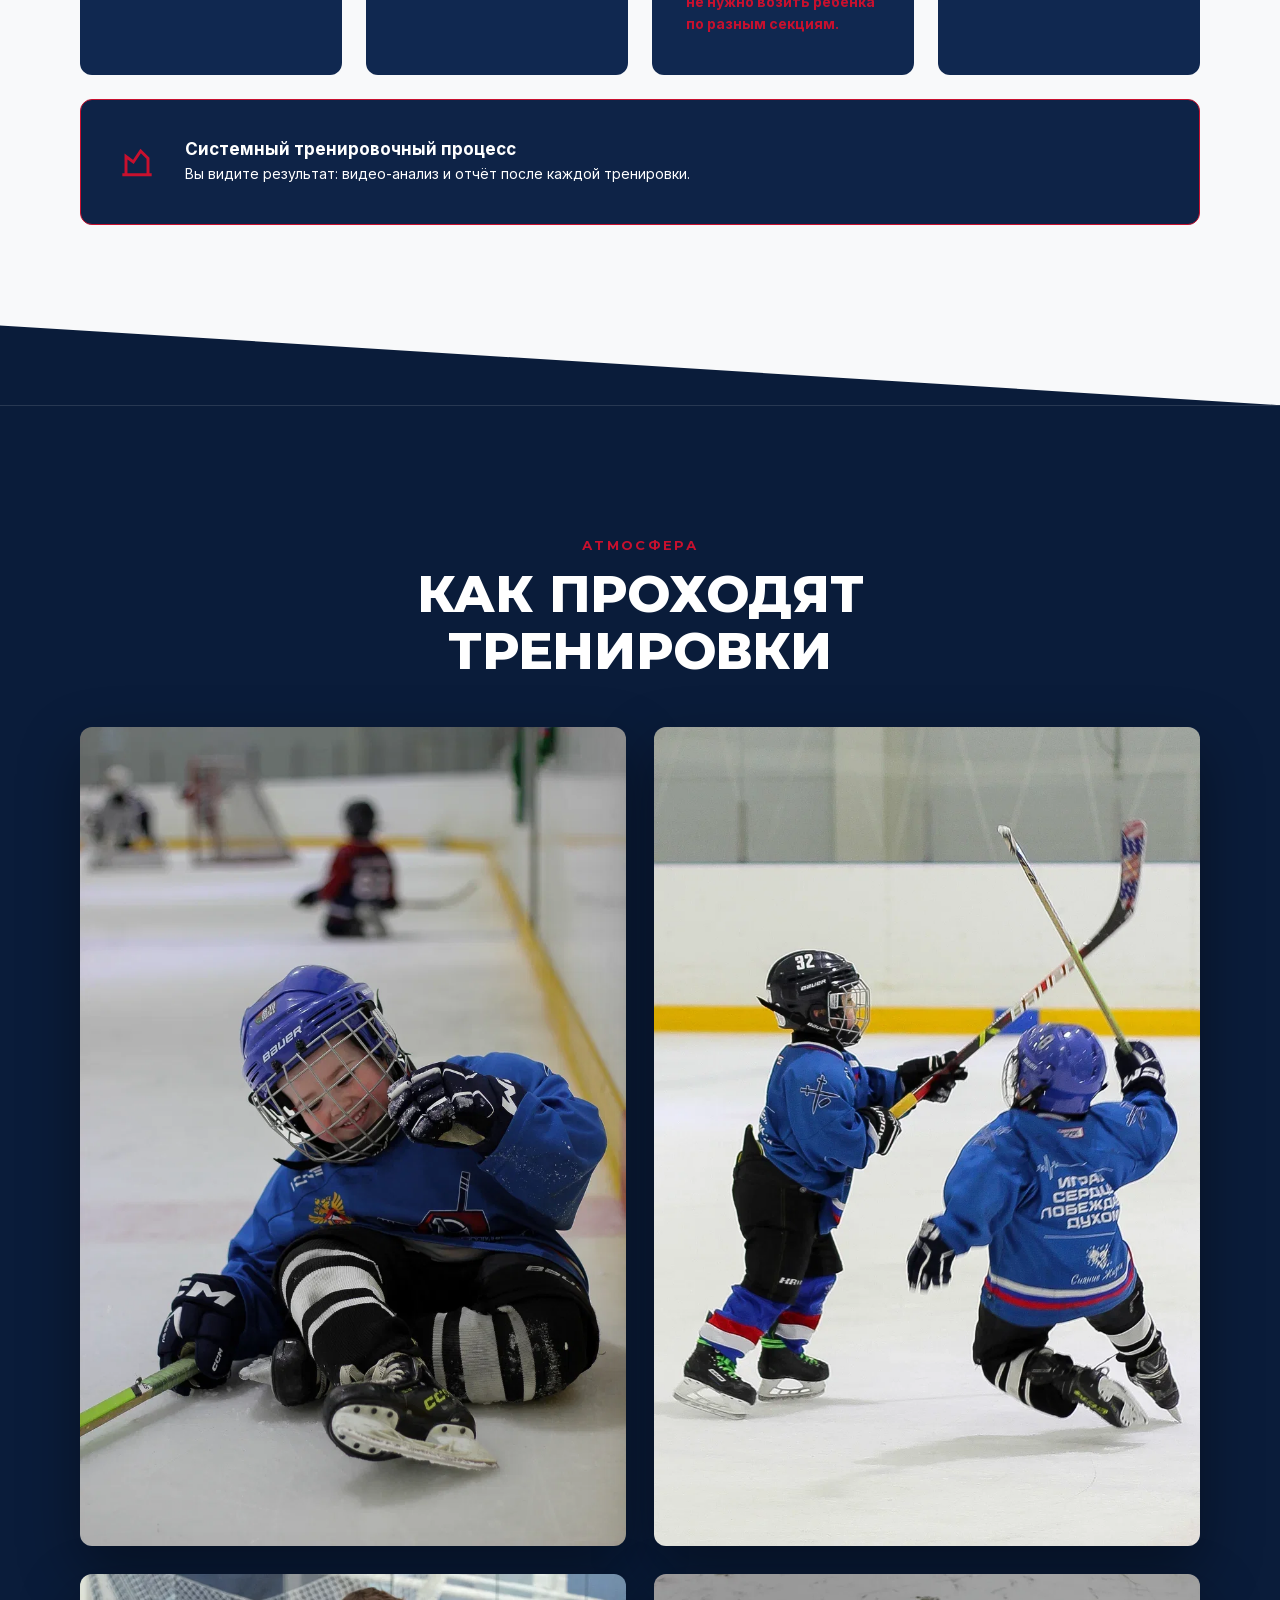
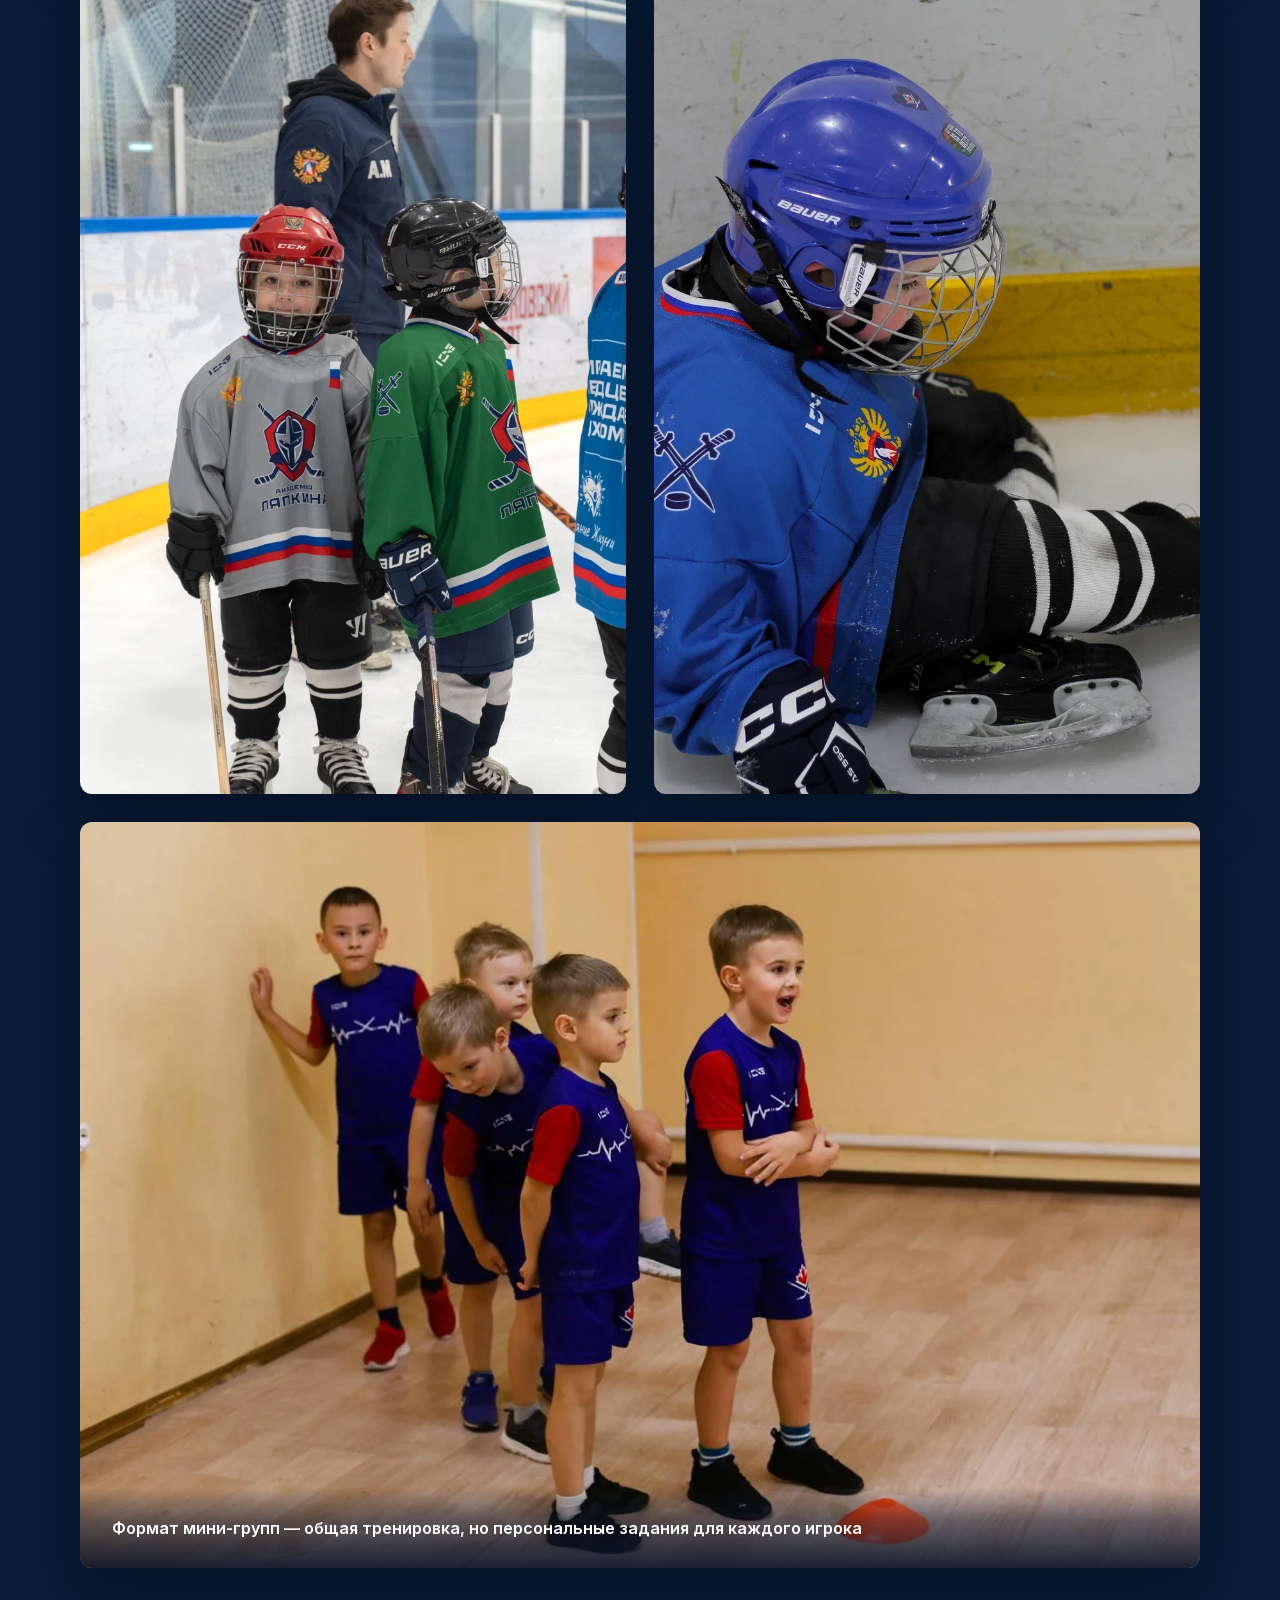
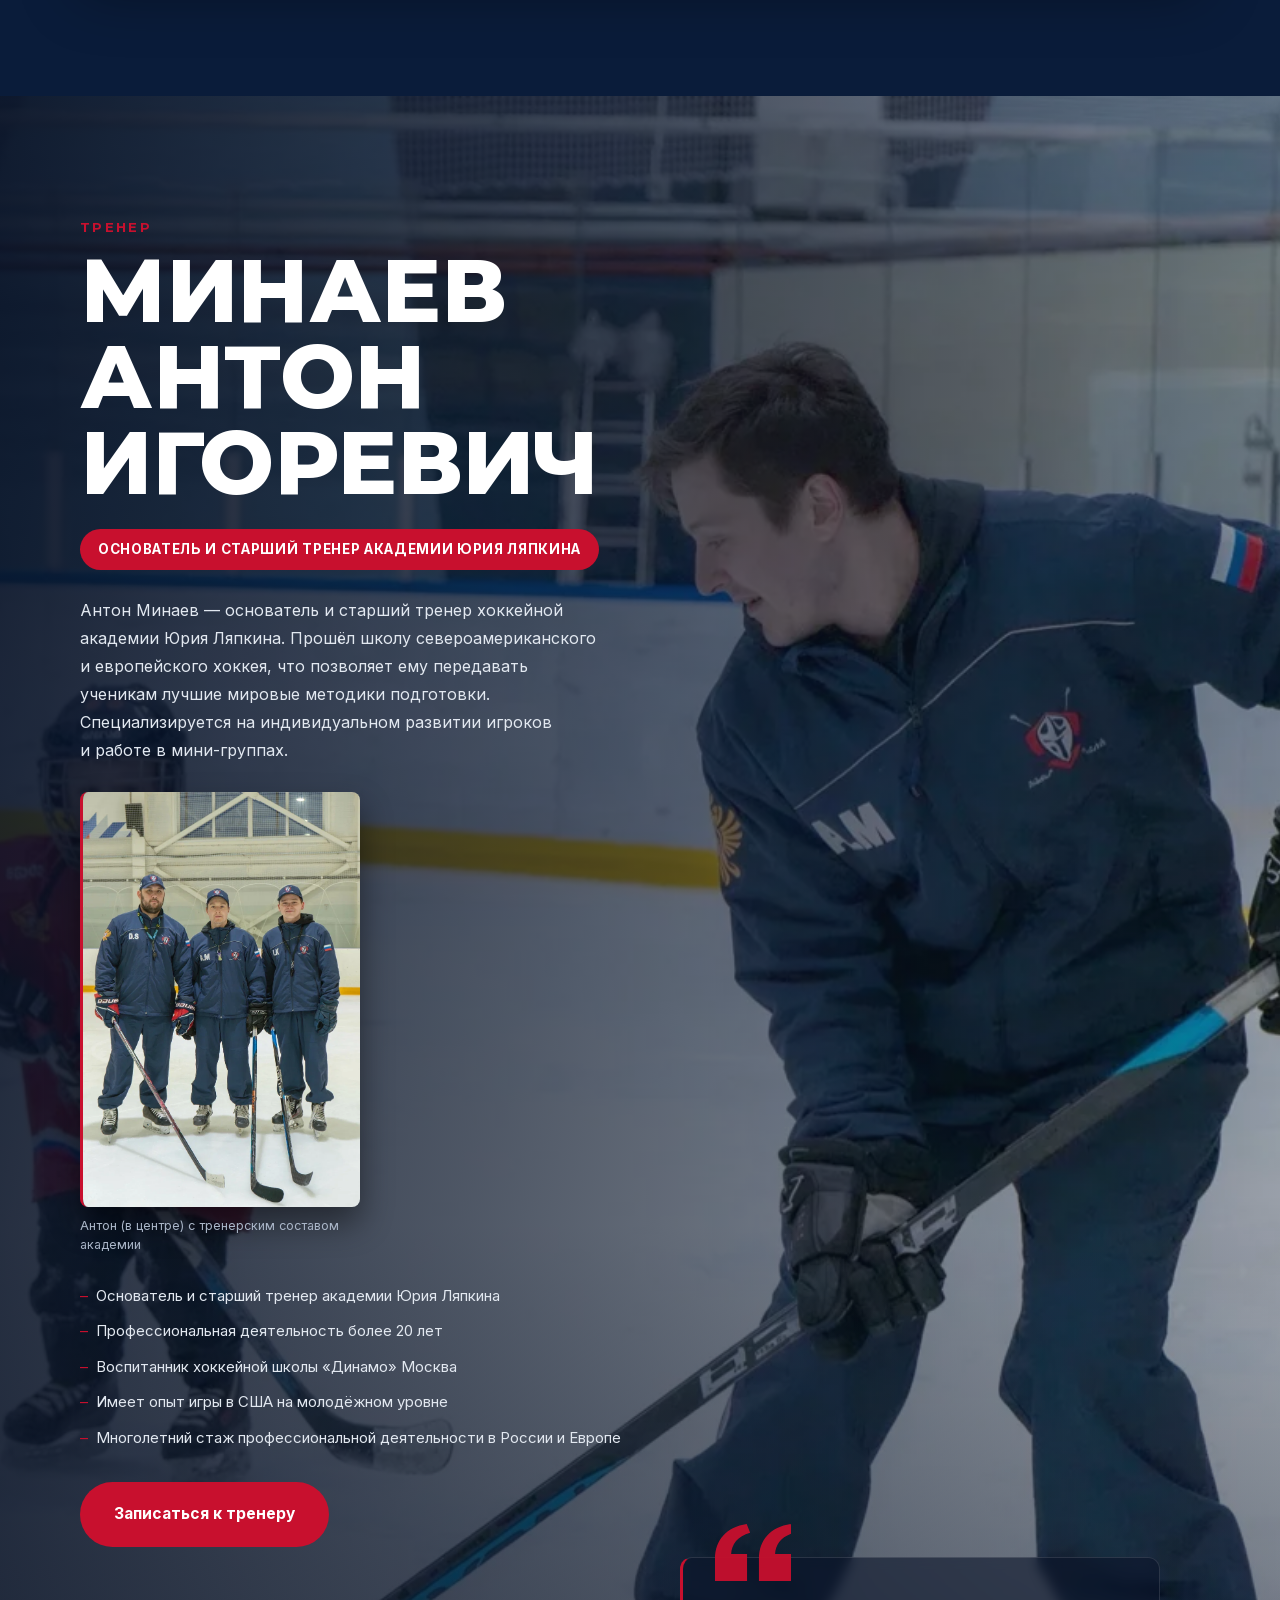
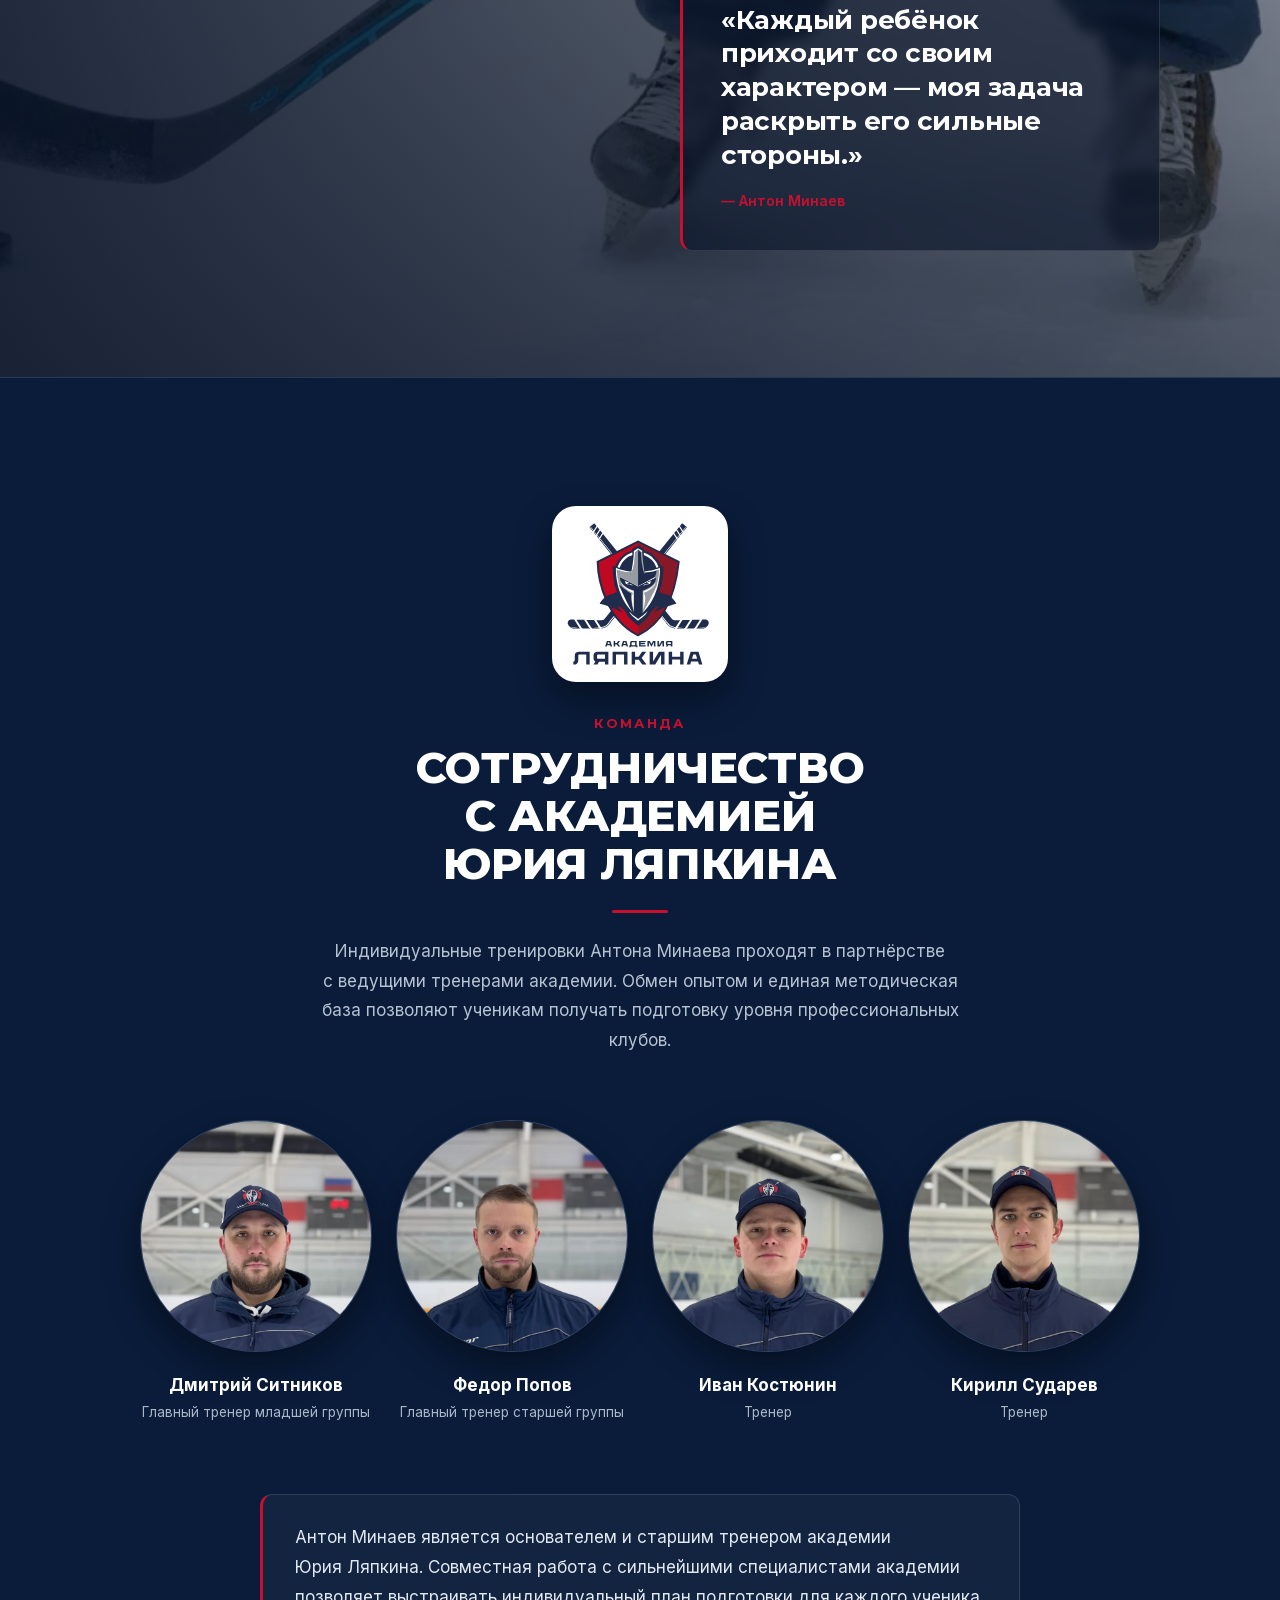
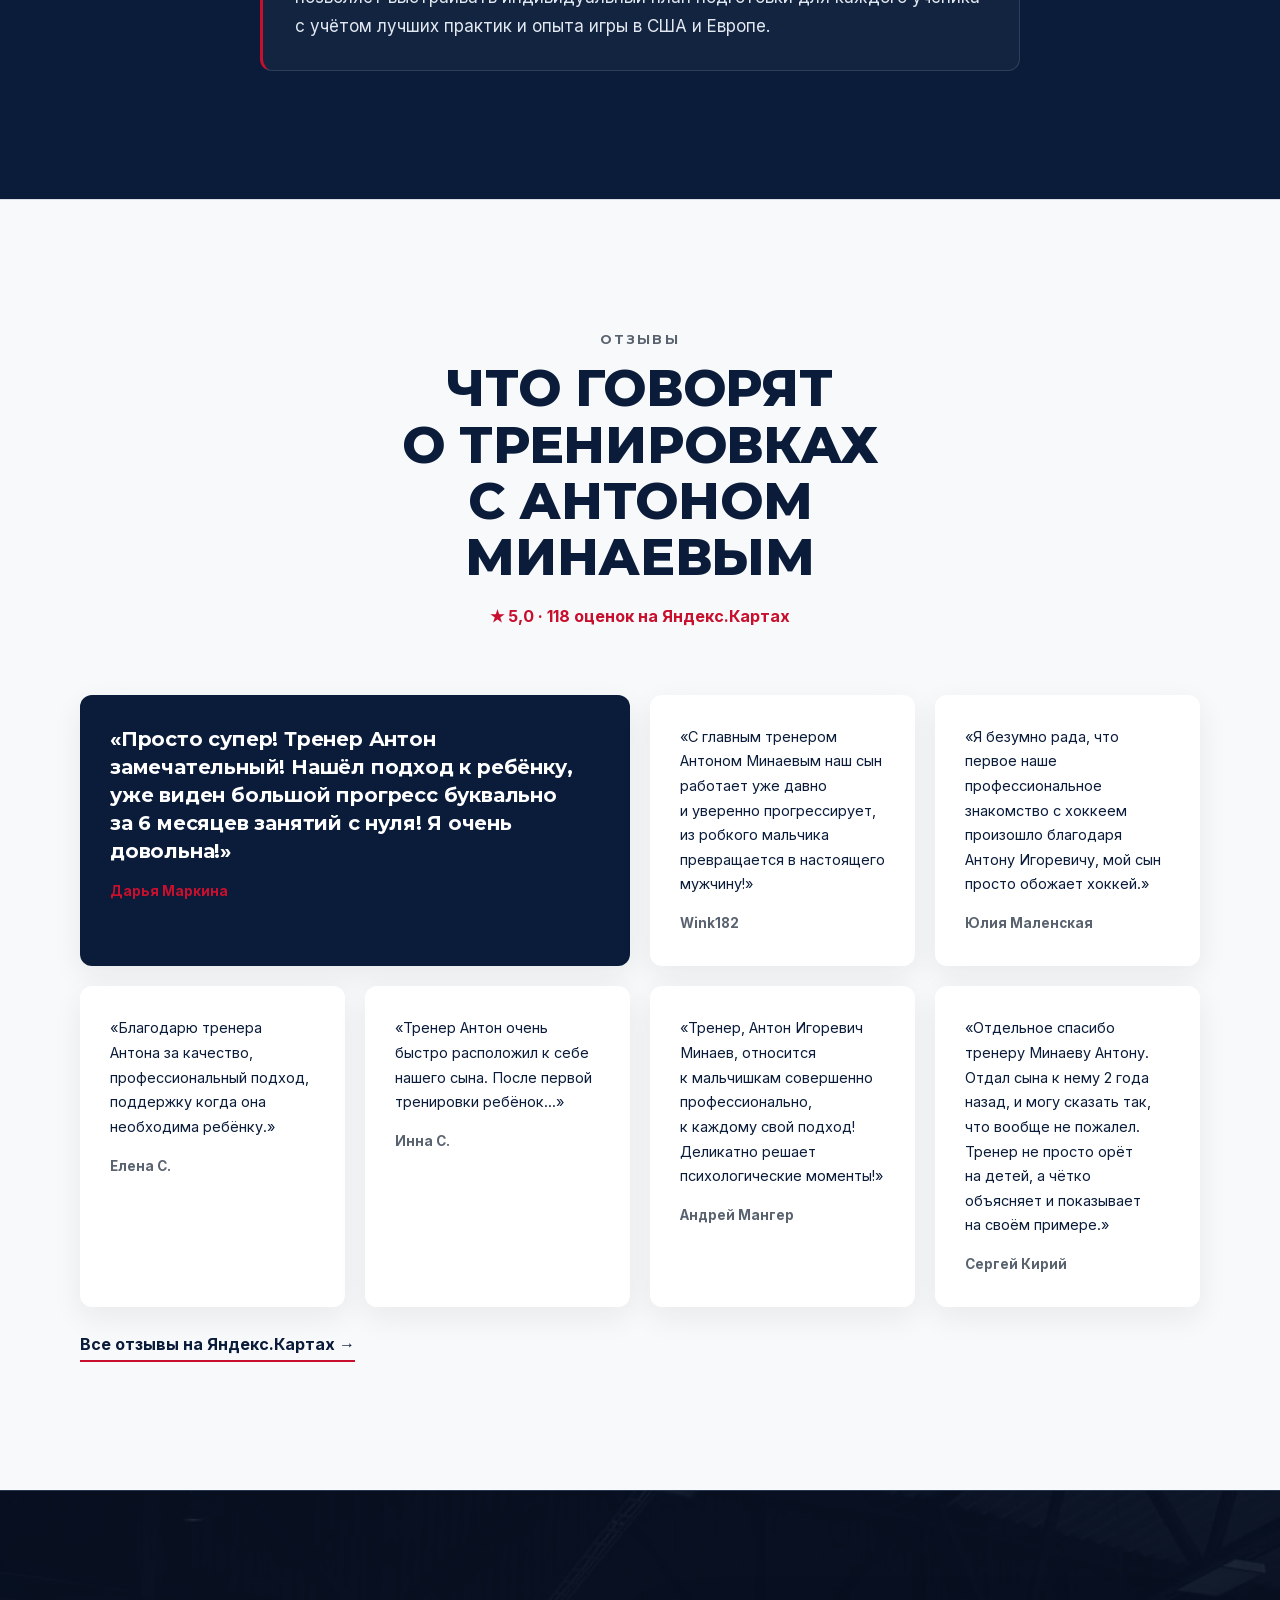
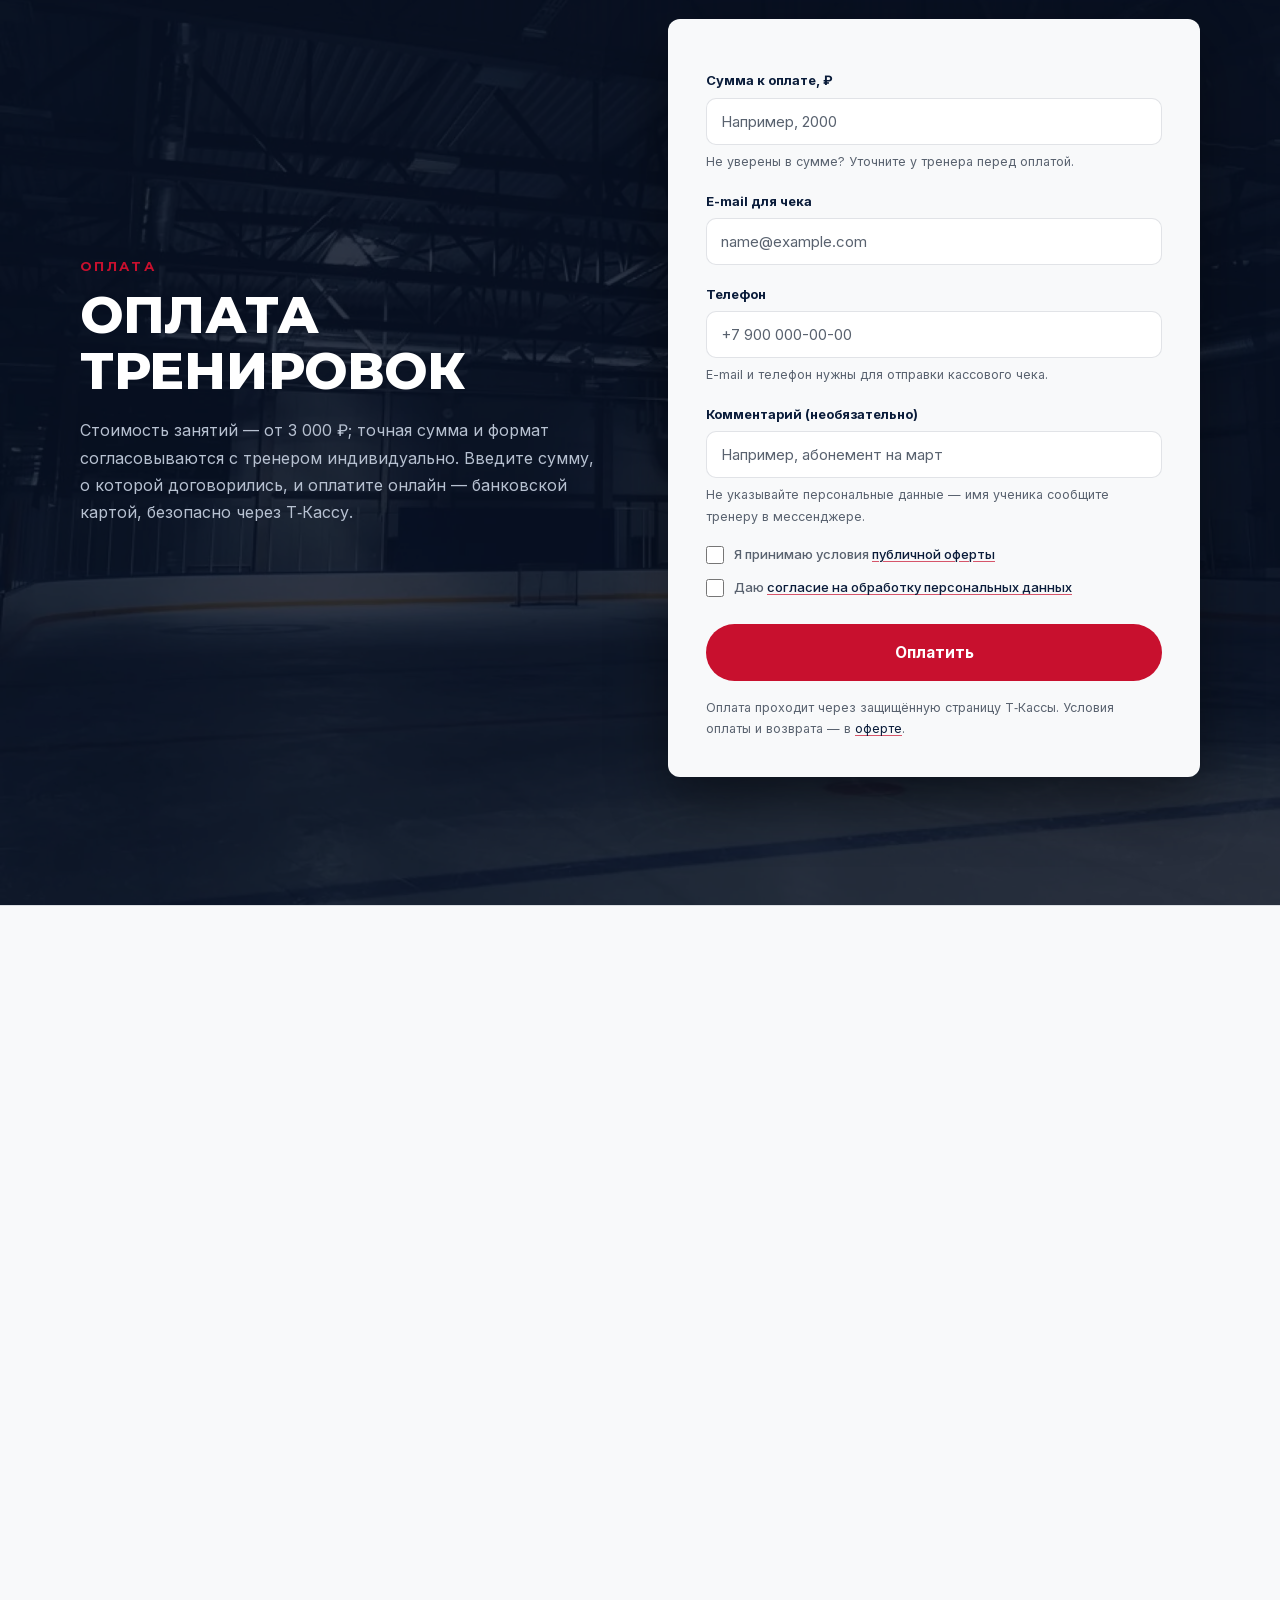
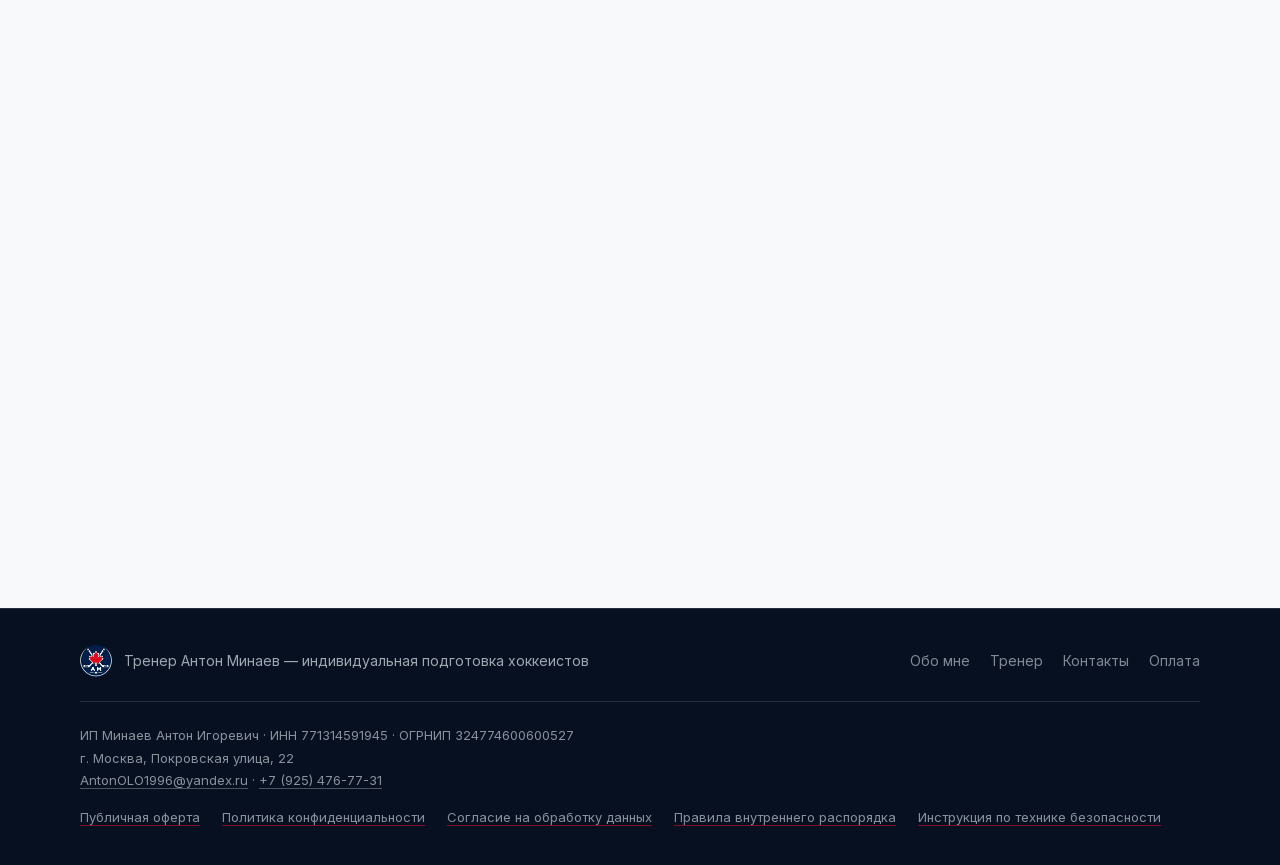
==== commit b3ab8000: "Приложения к оферте со старого сайта и подготовка к российскому хостингу - rules.html и safety.html:" ====
--- a/index.html
+++ b/index.html
@@ -7,7 +7,7 @@
 <meta name="description" content="Антон Минаев — индивидуальные тренировки по&nbsp;хоккею: лёд, ОФП/СФП, бросковые тренировки, дриблинг, видео-анализ. Персональный подход к&nbsp;каждому ученику.">
 <link rel="preload" href="fonts/montserrat-cyrillic.woff2" as="font" type="font/woff2" crossorigin>
 <link rel="preload" href="fonts/inter-cyrillic.woff2" as="font" type="font/woff2" crossorigin>
-<link rel="stylesheet" href="css/styles.css?v=32">
+<link rel="stylesheet" href="css/styles.css?v=33">
 </head>
 <body>
 
@@ -452,6 +452,8 @@
         <a href="offer.html">Публичная оферта</a>
         <a href="privacy.html">Политика конфиденциальности</a>
         <a href="consent.html">Согласие на обработку данных</a>
+        <a href="rules.html">Правила внутреннего распорядка</a>
+        <a href="safety.html">Инструкция по технике безопасности</a>
       </nav>
     </div>
   </div>
--- a/css/styles.css
+++ b/css/styles.css
@@ -1045,3 +1045,19 @@
   .legal-dl { padding: 2px 18px; }
   .legal-dl dd { font-size: 15.5px; }
 }
+
+/* Приложения к оферте: строки для подписей и печать документов */
+.legal-sign-intro { margin-top: 28px; }
+.legal-sign { display: flex; flex-wrap: wrap; align-items: baseline; gap: 6px 10px; margin: 0 0 14px; }
+.sign-line { display: inline-block; flex: 1 1 140px; min-width: 140px; max-width: 280px; height: 1em; border-bottom: 1px solid rgba(255,255,255,0.45); }
+@media print {
+  body { background: #fff; color: #000; }
+  .site-header, .site-footer { display: none; }
+  .legal { padding: 0; background: #fff; }
+  .legal h1, .legal h2, .legal b, .legal-meta { color: #000; }
+  .legal h2 { border-top-color: #bbb; }
+  .legal p, .legal li { color: #000; font-size: 12pt; line-height: 1.5; }
+  .legal a { color: #000; text-decoration: none; }
+  .legal-requisites, .legal-dl { background: #fff; border-color: #bbb; }
+  .sign-line { border-bottom-color: #000; }
+}
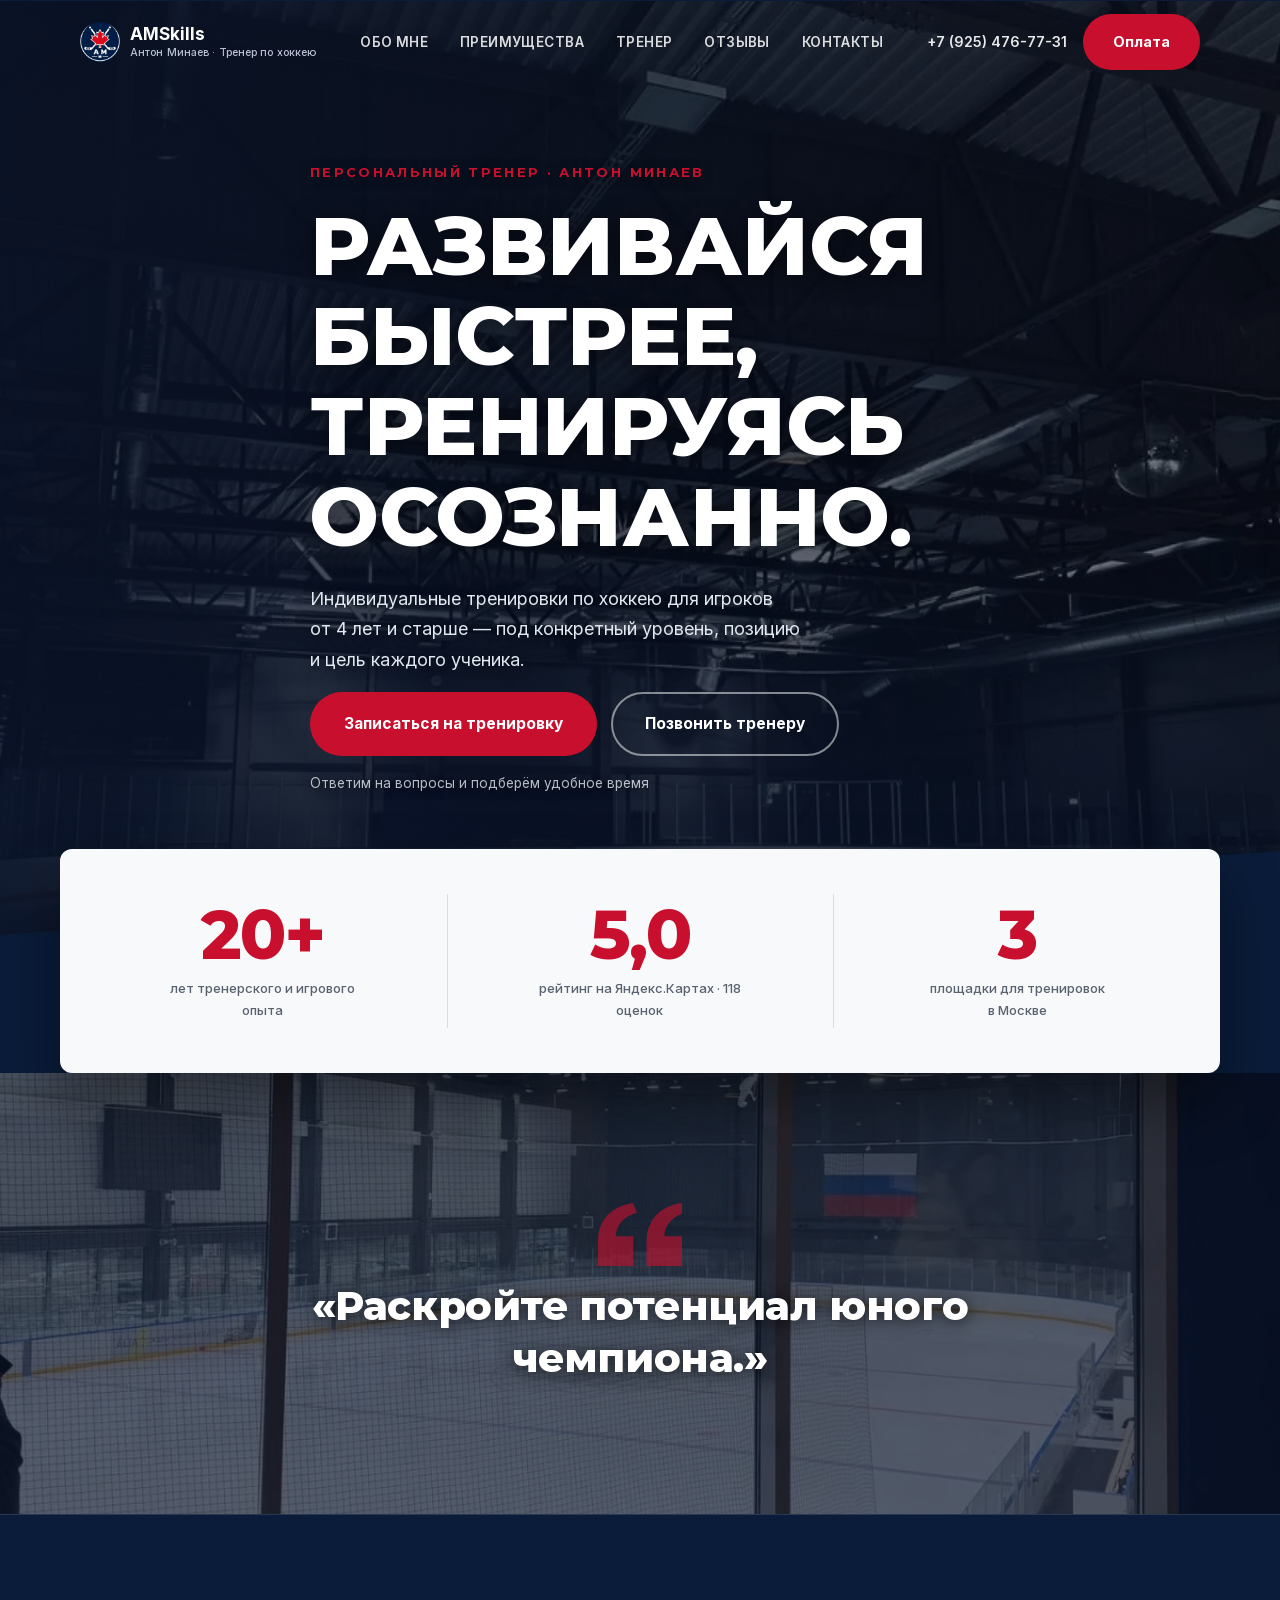
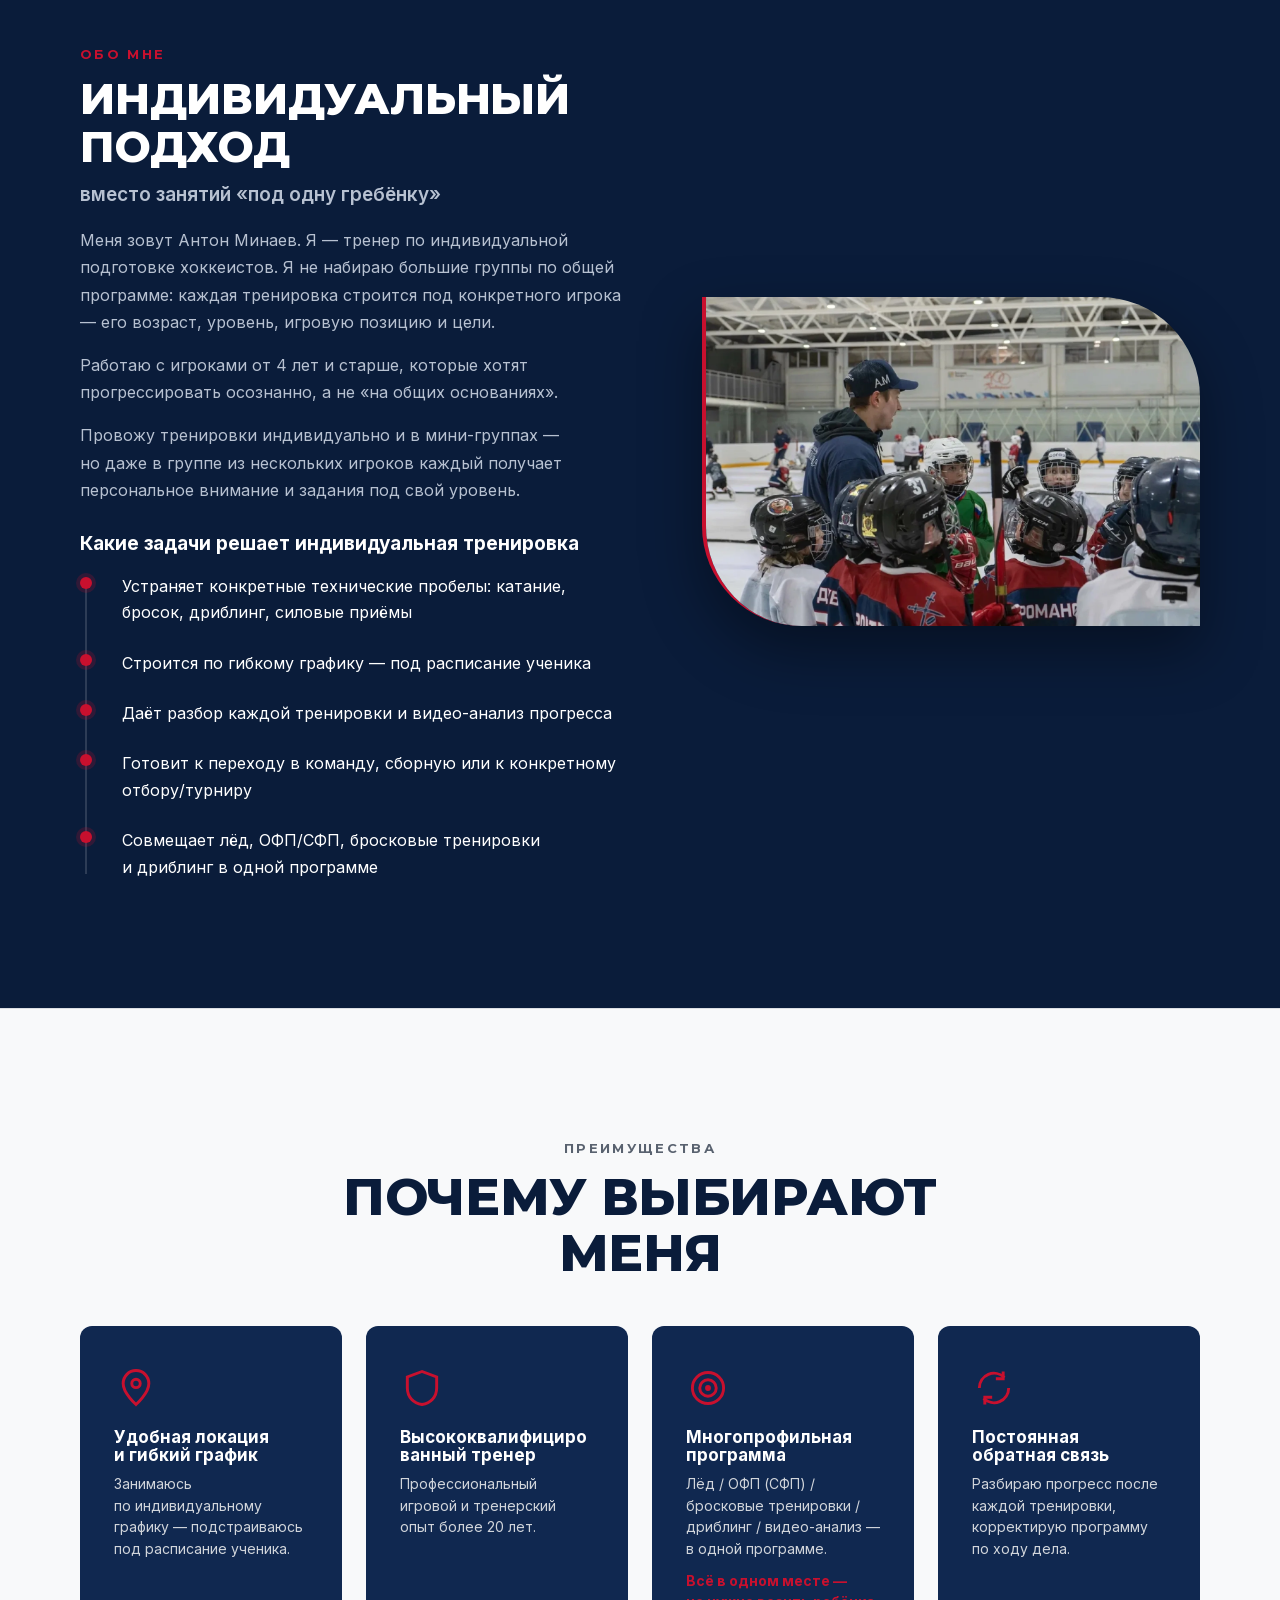
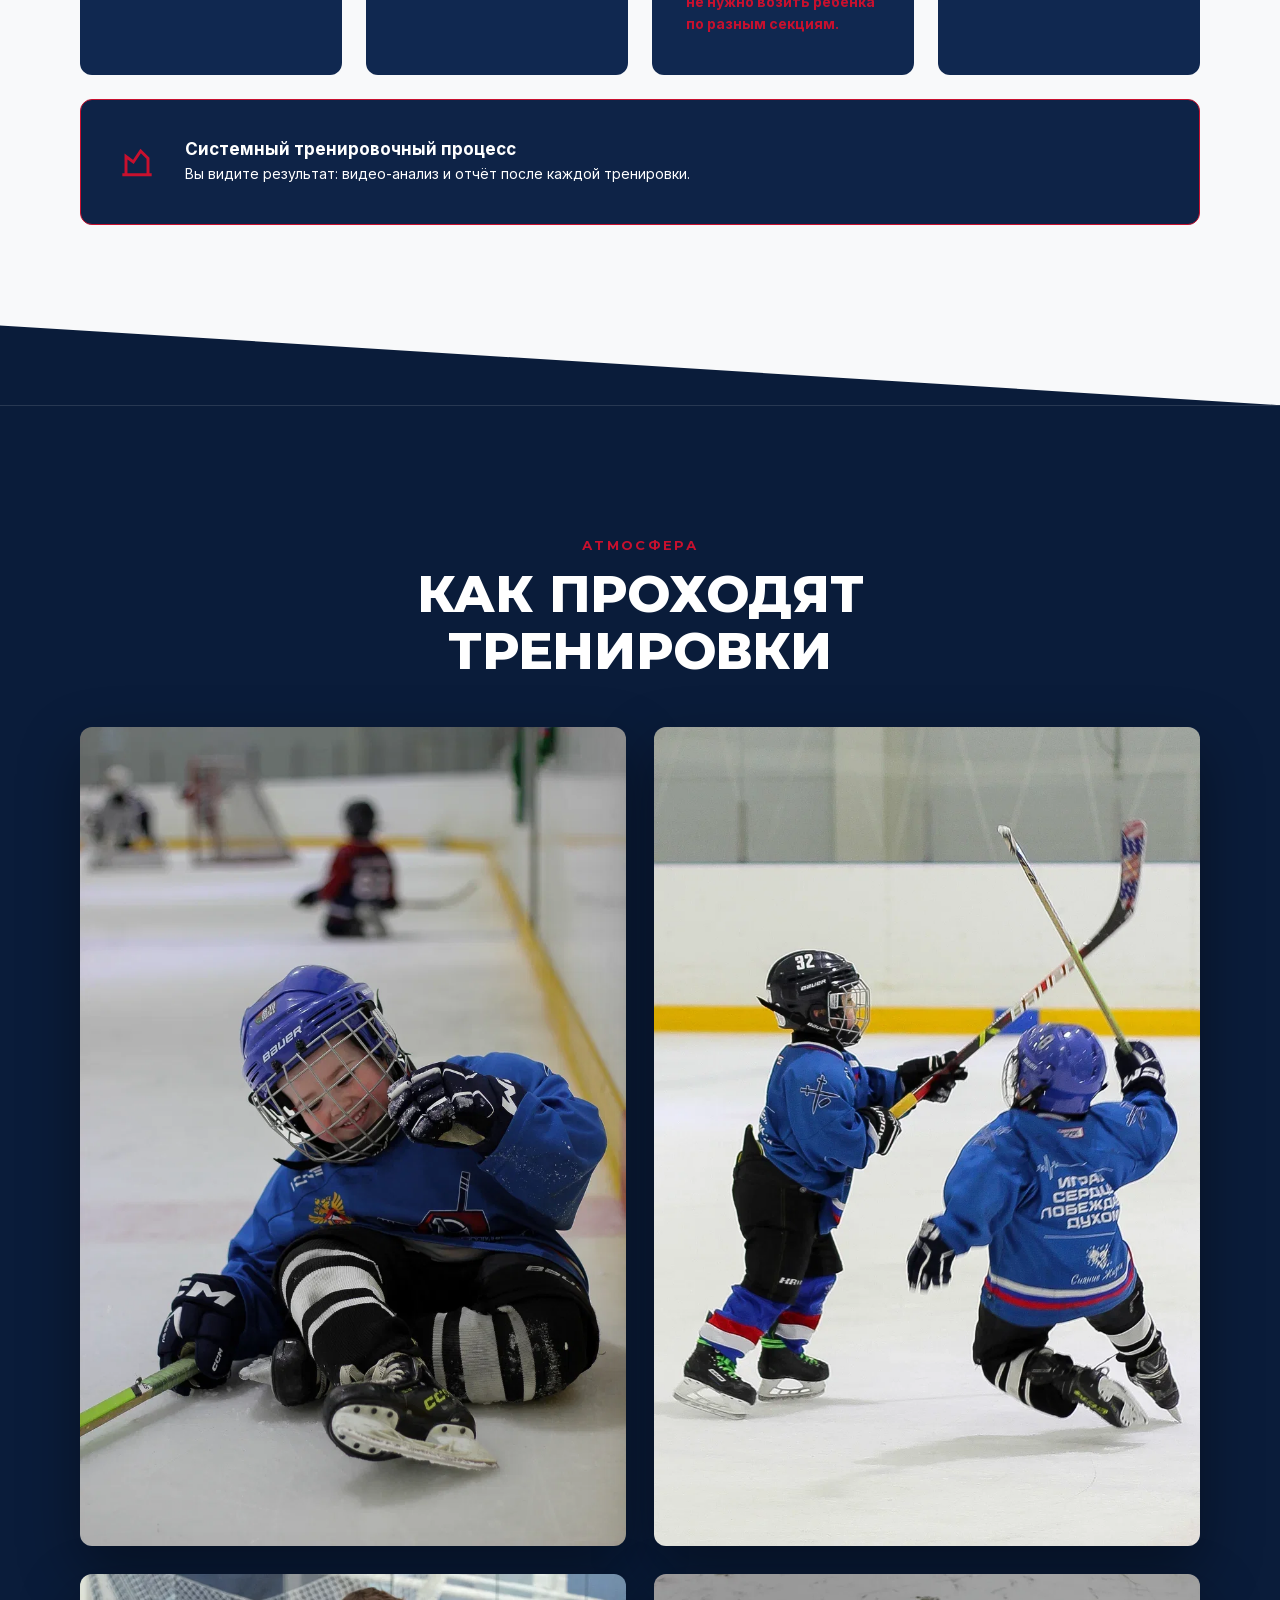
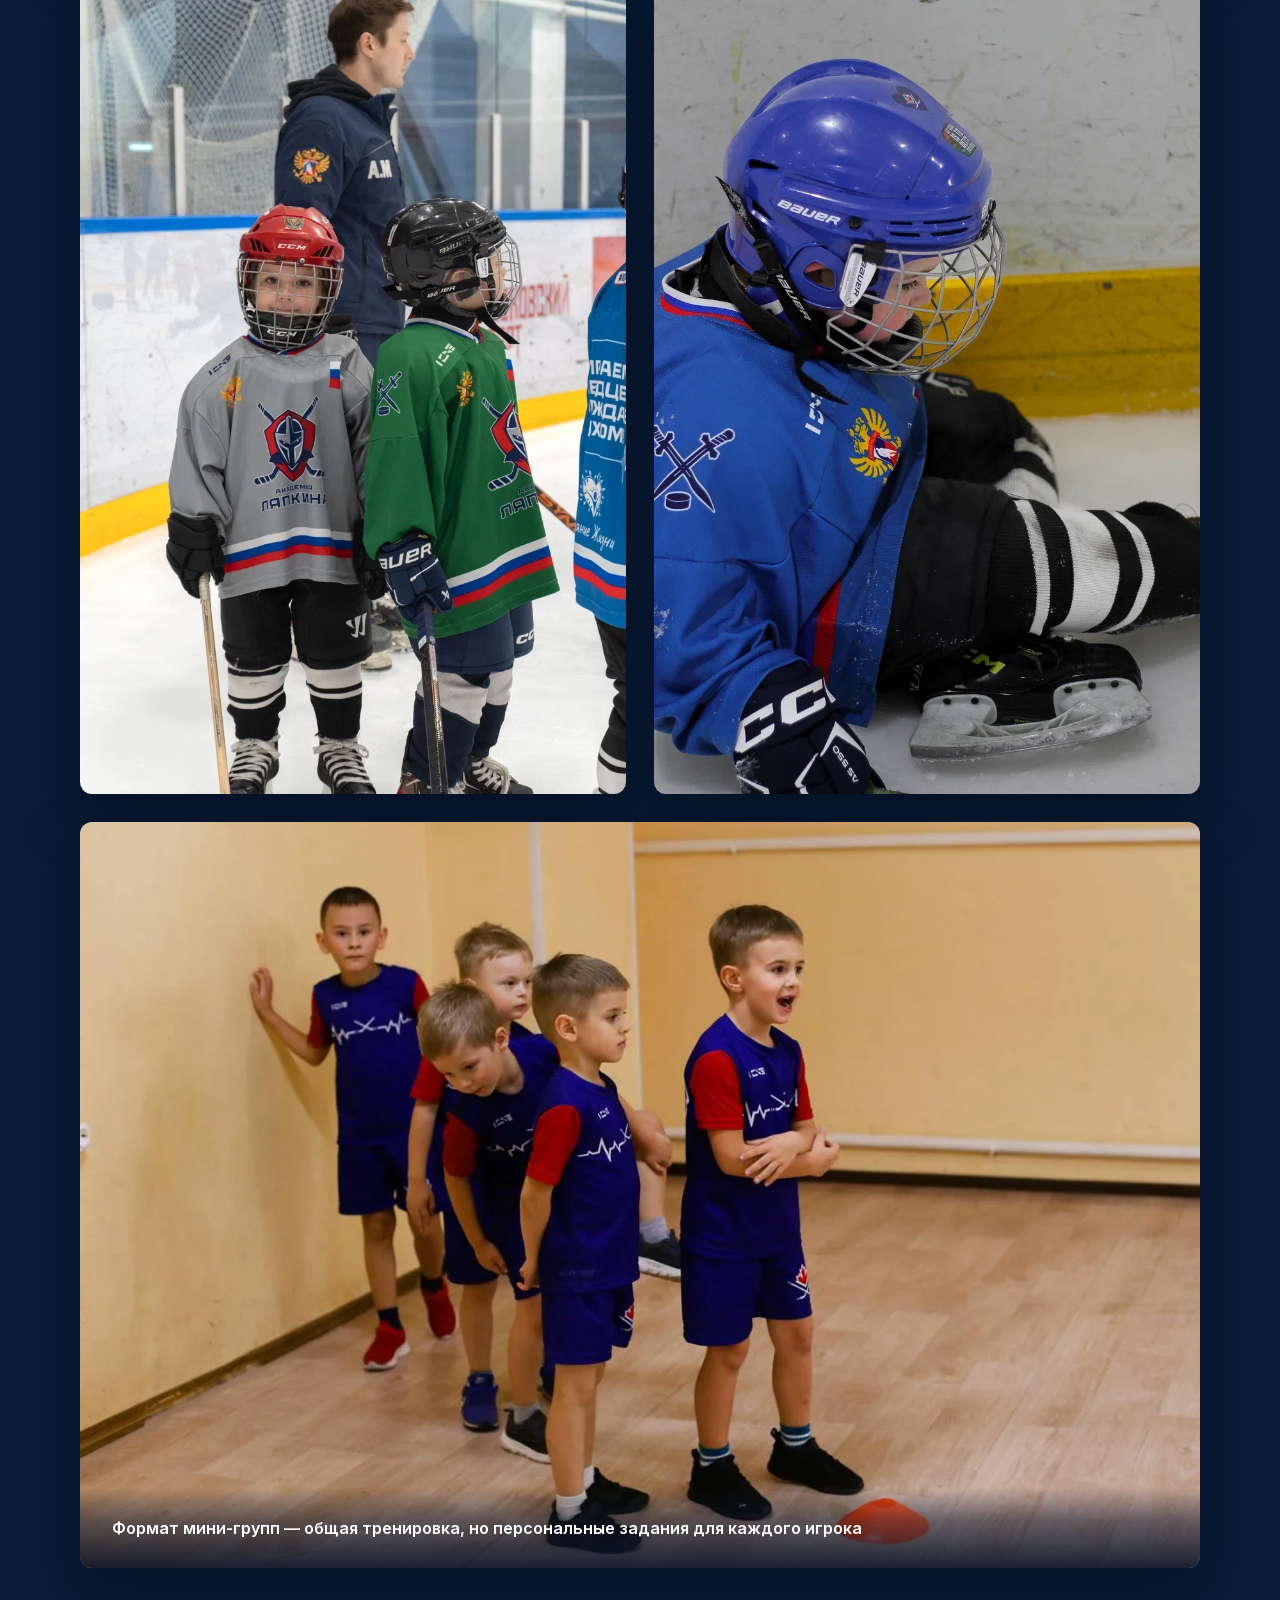
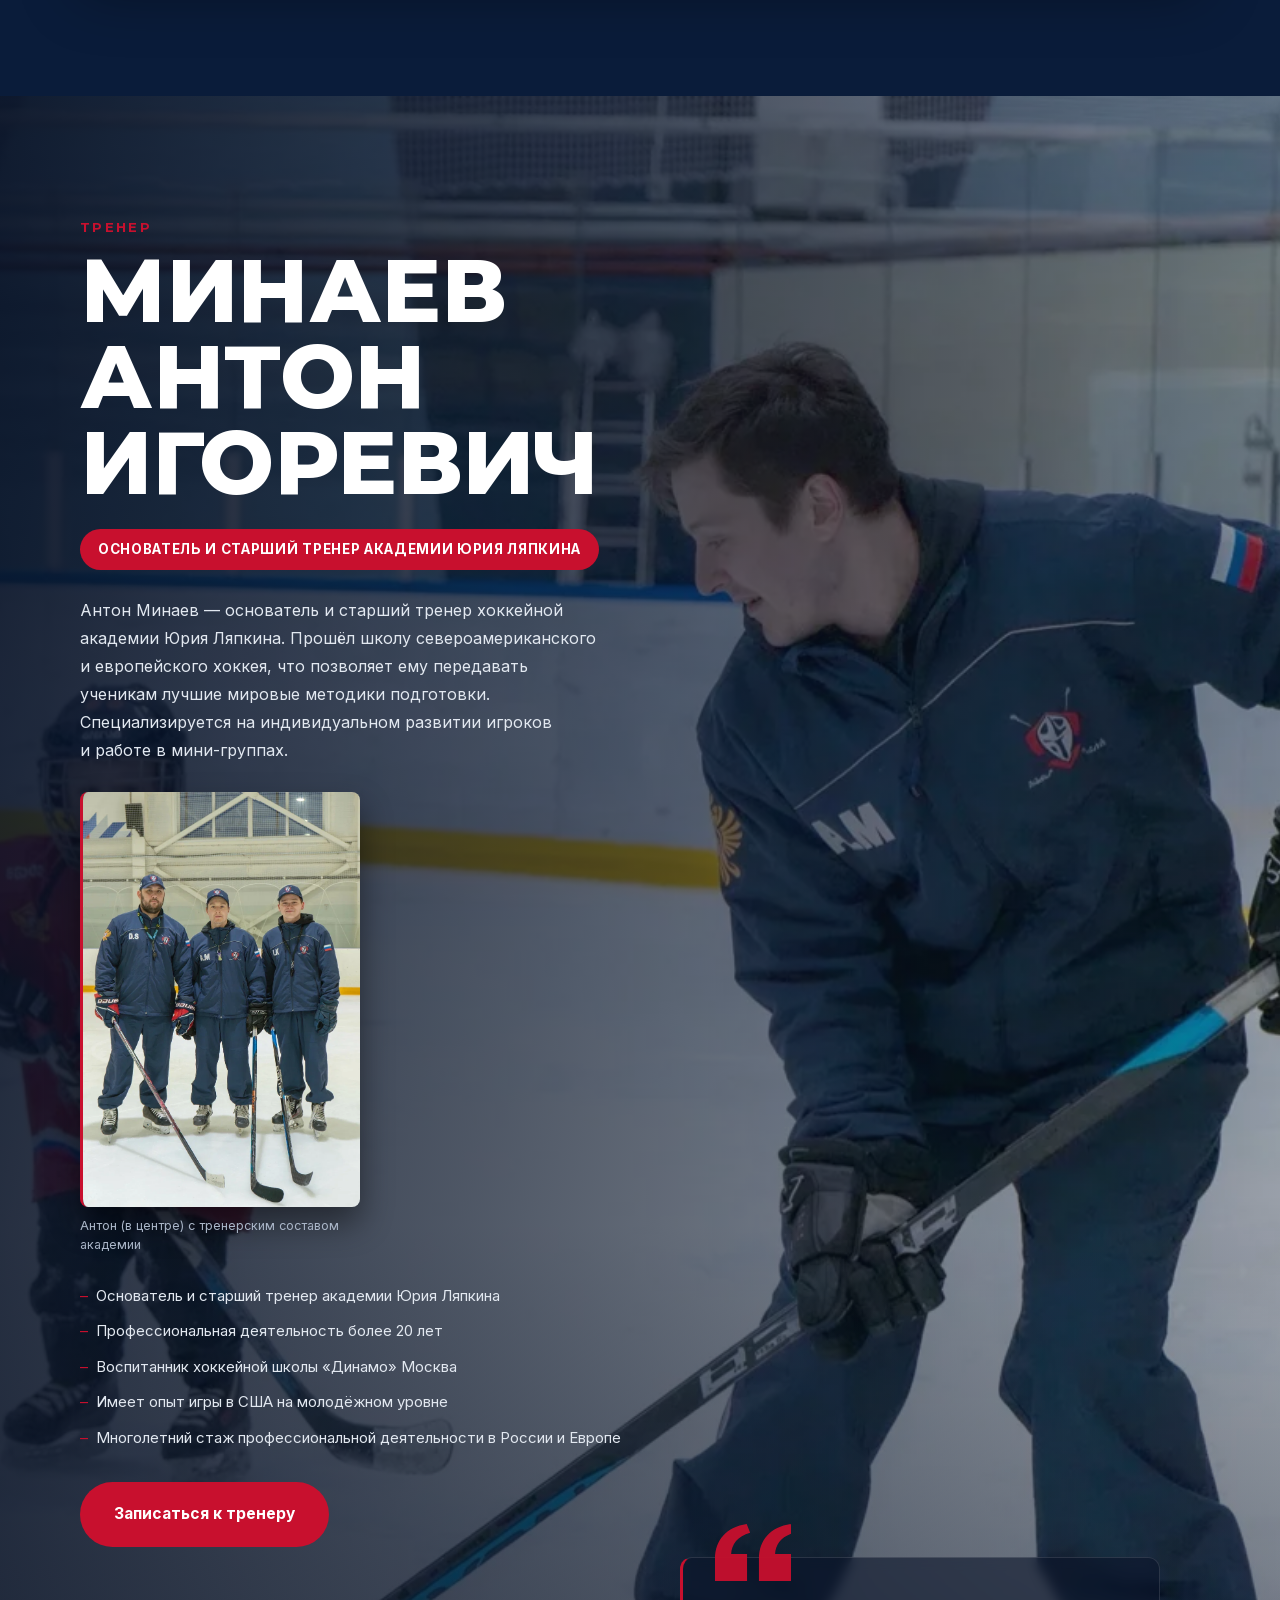
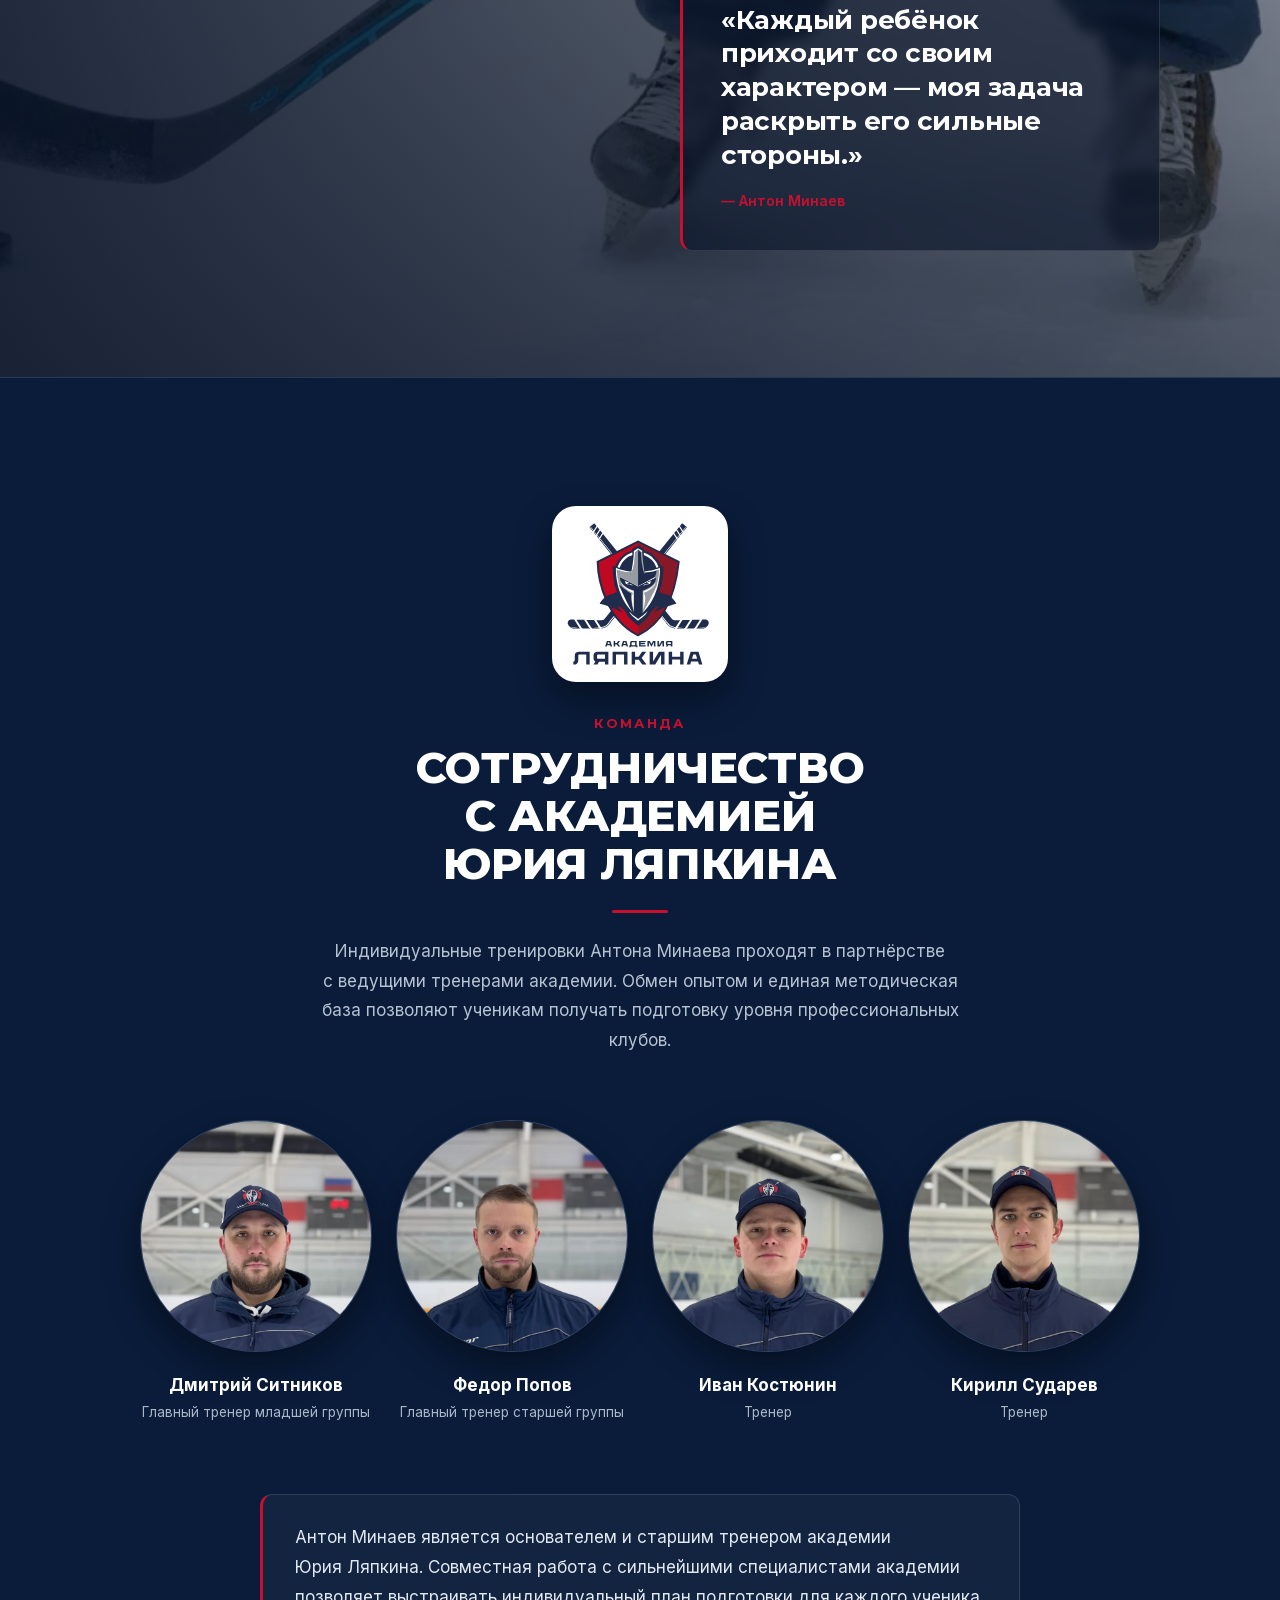
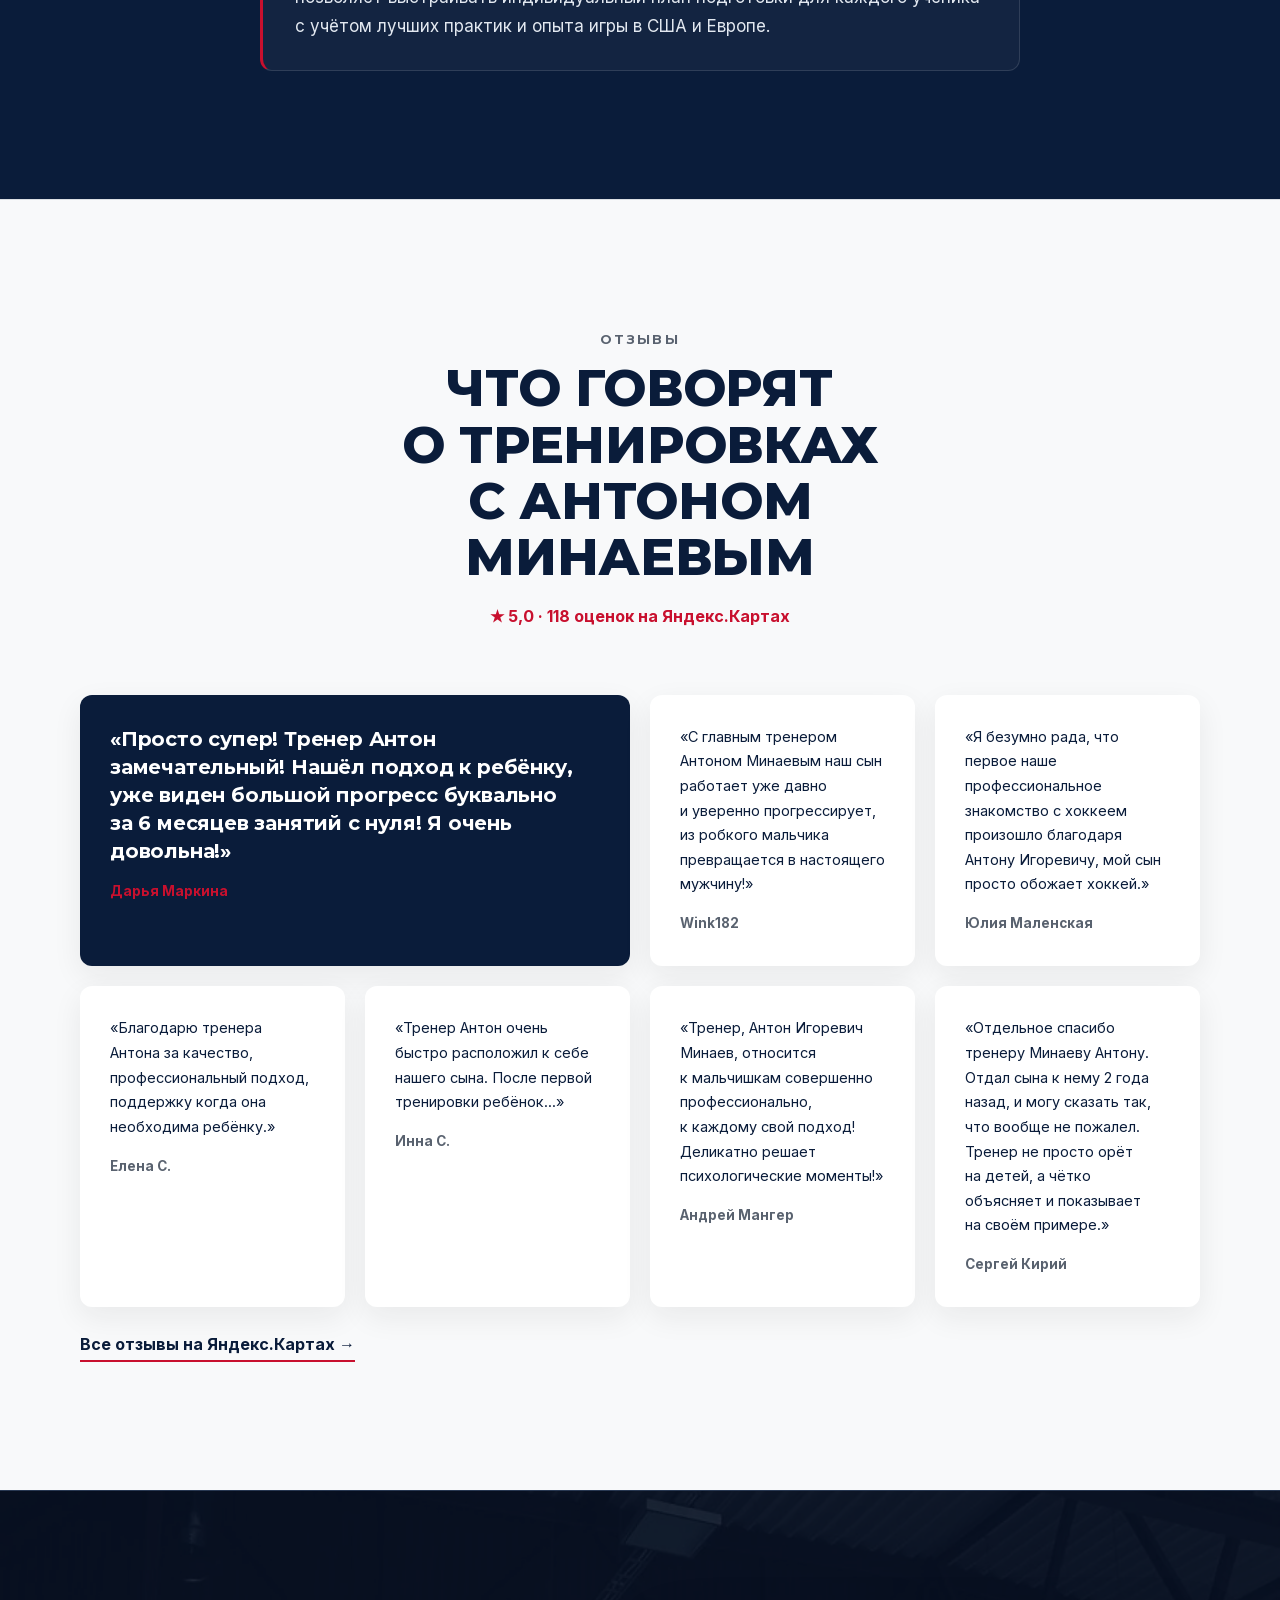
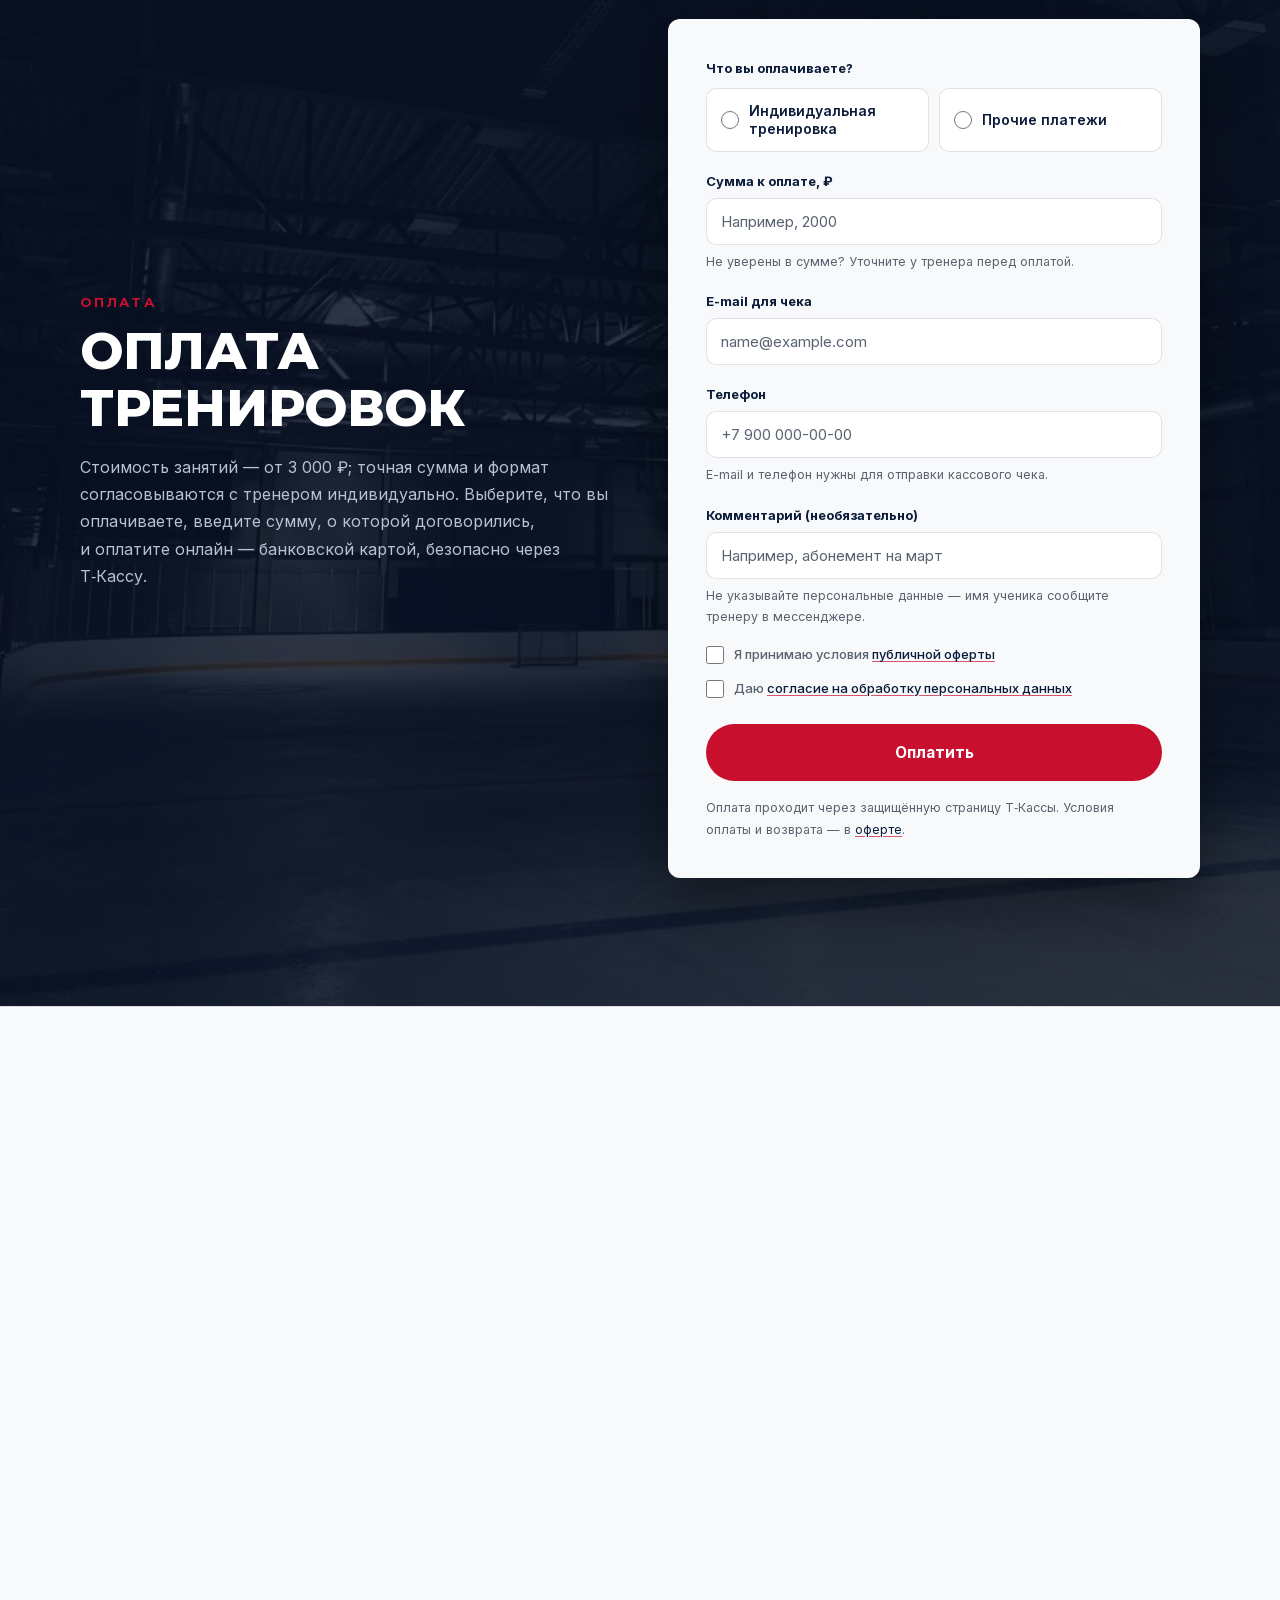
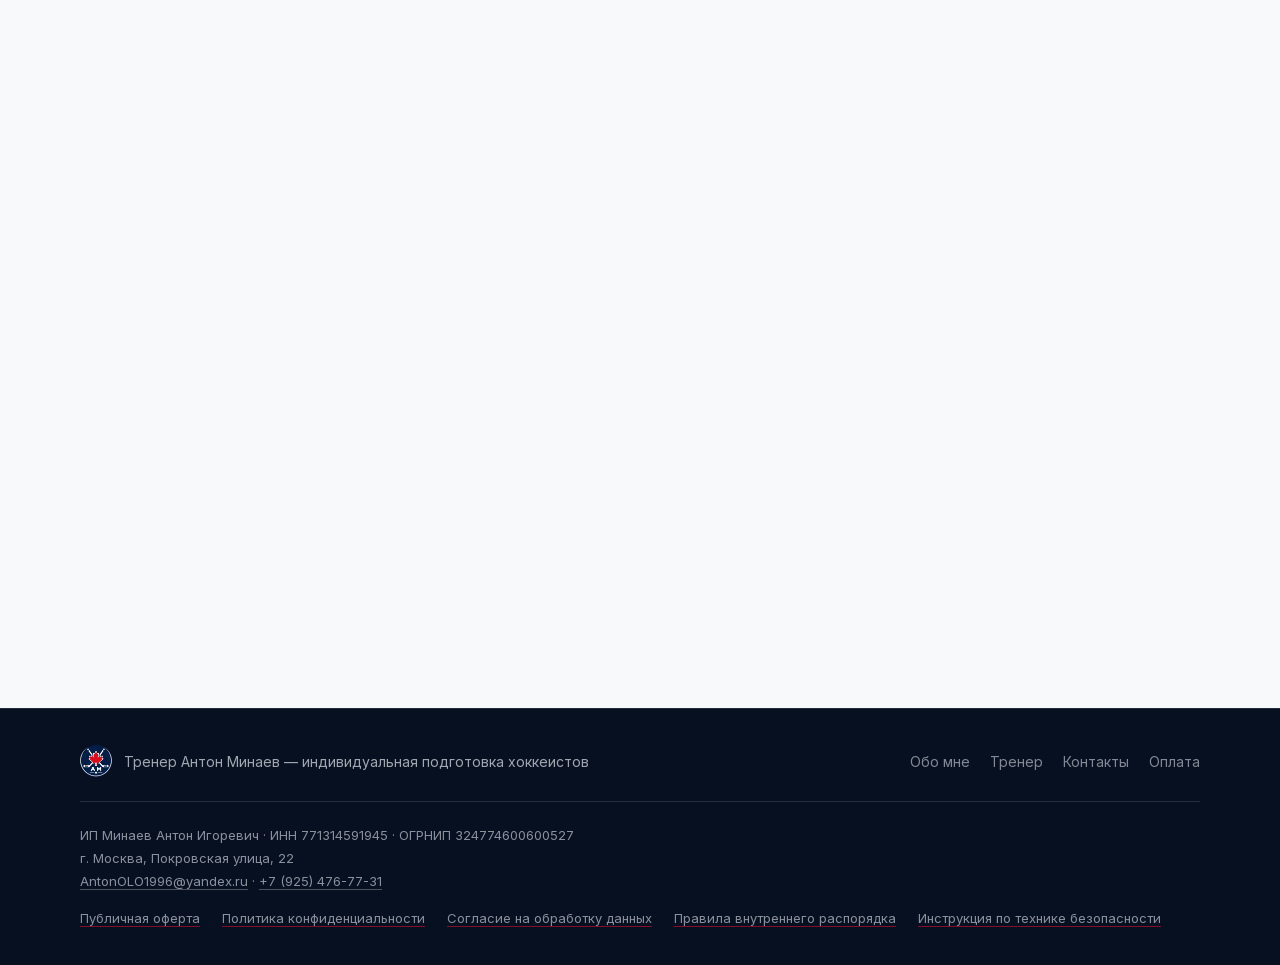
==== commit d58f8f1c: "Выбор назначения платежа: индивидуальная тренировка или прочие платежи (два терминала Т-Кассы) - фор" ====
--- a/index.html
+++ b/index.html
@@ -7,7 +7,7 @@
 <meta name="description" content="Антон Минаев — индивидуальные тренировки по&nbsp;хоккею: лёд, ОФП/СФП, бросковые тренировки, дриблинг, видео-анализ. Персональный подход к&nbsp;каждому ученику.">
 <link rel="preload" href="fonts/montserrat-cyrillic.woff2" as="font" type="font/woff2" crossorigin>
 <link rel="preload" href="fonts/inter-cyrillic.woff2" as="font" type="font/woff2" crossorigin>
-<link rel="stylesheet" href="css/styles.css?v=33">
+<link rel="stylesheet" href="css/styles.css?v=34">
 </head>
 <body>
 
@@ -339,12 +339,26 @@
         <h2>Оплата тренировок</h2>
         <p>
           Стоимость занятий — от&nbsp;3&nbsp;000&nbsp;₽; точная сумма и&nbsp;формат согласовываются
-          с&nbsp;тренером индивидуально. Введите сумму, о&nbsp;которой договорились, и&nbsp;оплатите
-          онлайн — банковской картой, безопасно через Т‑Кассу.
+          с&nbsp;тренером индивидуально. Выберите, что вы оплачиваете, введите сумму, о&nbsp;которой
+          договорились, и&nbsp;оплатите онлайн — банковской картой, безопасно через Т‑Кассу.
         </p>
       </div>
 
       <form class="payment-card" id="payment-form" data-animate="fade-up" style="--d:1">
+        <fieldset class="pay-type">
+          <legend>Что вы оплачиваете?</legend>
+          <div class="pay-type-options">
+            <label class="pay-type-option">
+              <input type="radio" name="payment-type" value="training" required>
+              <span>Индивидуальная тренировка</span>
+            </label>
+            <label class="pay-type-option">
+              <input type="radio" name="payment-type" value="other" required>
+              <span>Прочие платежи</span>
+            </label>
+          </div>
+        </fieldset>
+
         <label for="payment-amount">Сумма к&nbsp;оплате, ₽</label>
         <input type="number" id="payment-amount" name="amount" min="1" step="1" inputmode="numeric" placeholder="Например, 2000" required>
         <span class="field-hint">Не уверены в&nbsp;сумме? Уточните у&nbsp;тренера перед оплатой.</span>
--- a/css/styles.css
+++ b/css/styles.css
@@ -1061,3 +1061,38 @@
   .legal-requisites, .legal-dl { background: #fff; border-color: #bbb; }
   .sign-line { border-bottom-color: #000; }
 }
+
+/* Форма оплаты — выбор назначения платежа (индивидуальная тренировка / прочие платежи) */
+.payment-card .pay-type { margin: 0; padding: 0; border: 0; min-width: 0; }
+.payment-card .pay-type legend { padding: 0; margin: 0 0 8px; font-size: 13px; font-weight: 700; color: var(--color-text-on-cream); }
+.pay-type-options { display: grid; grid-template-columns: 1fr 1fr; gap: 10px; }
+.payment-card .pay-type-option {
+  display: flex;
+  align-items: center;
+  gap: 10px;
+  margin: 0;
+  padding: 13px 14px;
+  border: 1px solid var(--color-border-on-cream);
+  border-radius: 10px;
+  background: #fff;
+  font-size: 14px;
+  font-weight: 600;
+  line-height: 1.3;
+  color: var(--color-text-on-cream);
+  cursor: pointer;
+  transition: border-color 0.2s ease, background 0.2s ease;
+}
+.payment-card .pay-type-option input[type="radio"] {
+  flex: none;
+  width: 18px;
+  height: 18px;
+  margin: 0;
+  padding: 0;
+  accent-color: var(--color-accent);
+  cursor: pointer;
+}
+.payment-card .pay-type-option:hover { border-color: rgba(200,16,46,0.5); }
+.payment-card .pay-type-option:has(input:checked) { border-color: var(--color-accent); background: rgba(200,16,46,0.06); }
+@media (max-width: 460px) {
+  .pay-type-options { grid-template-columns: 1fr; }
+}
